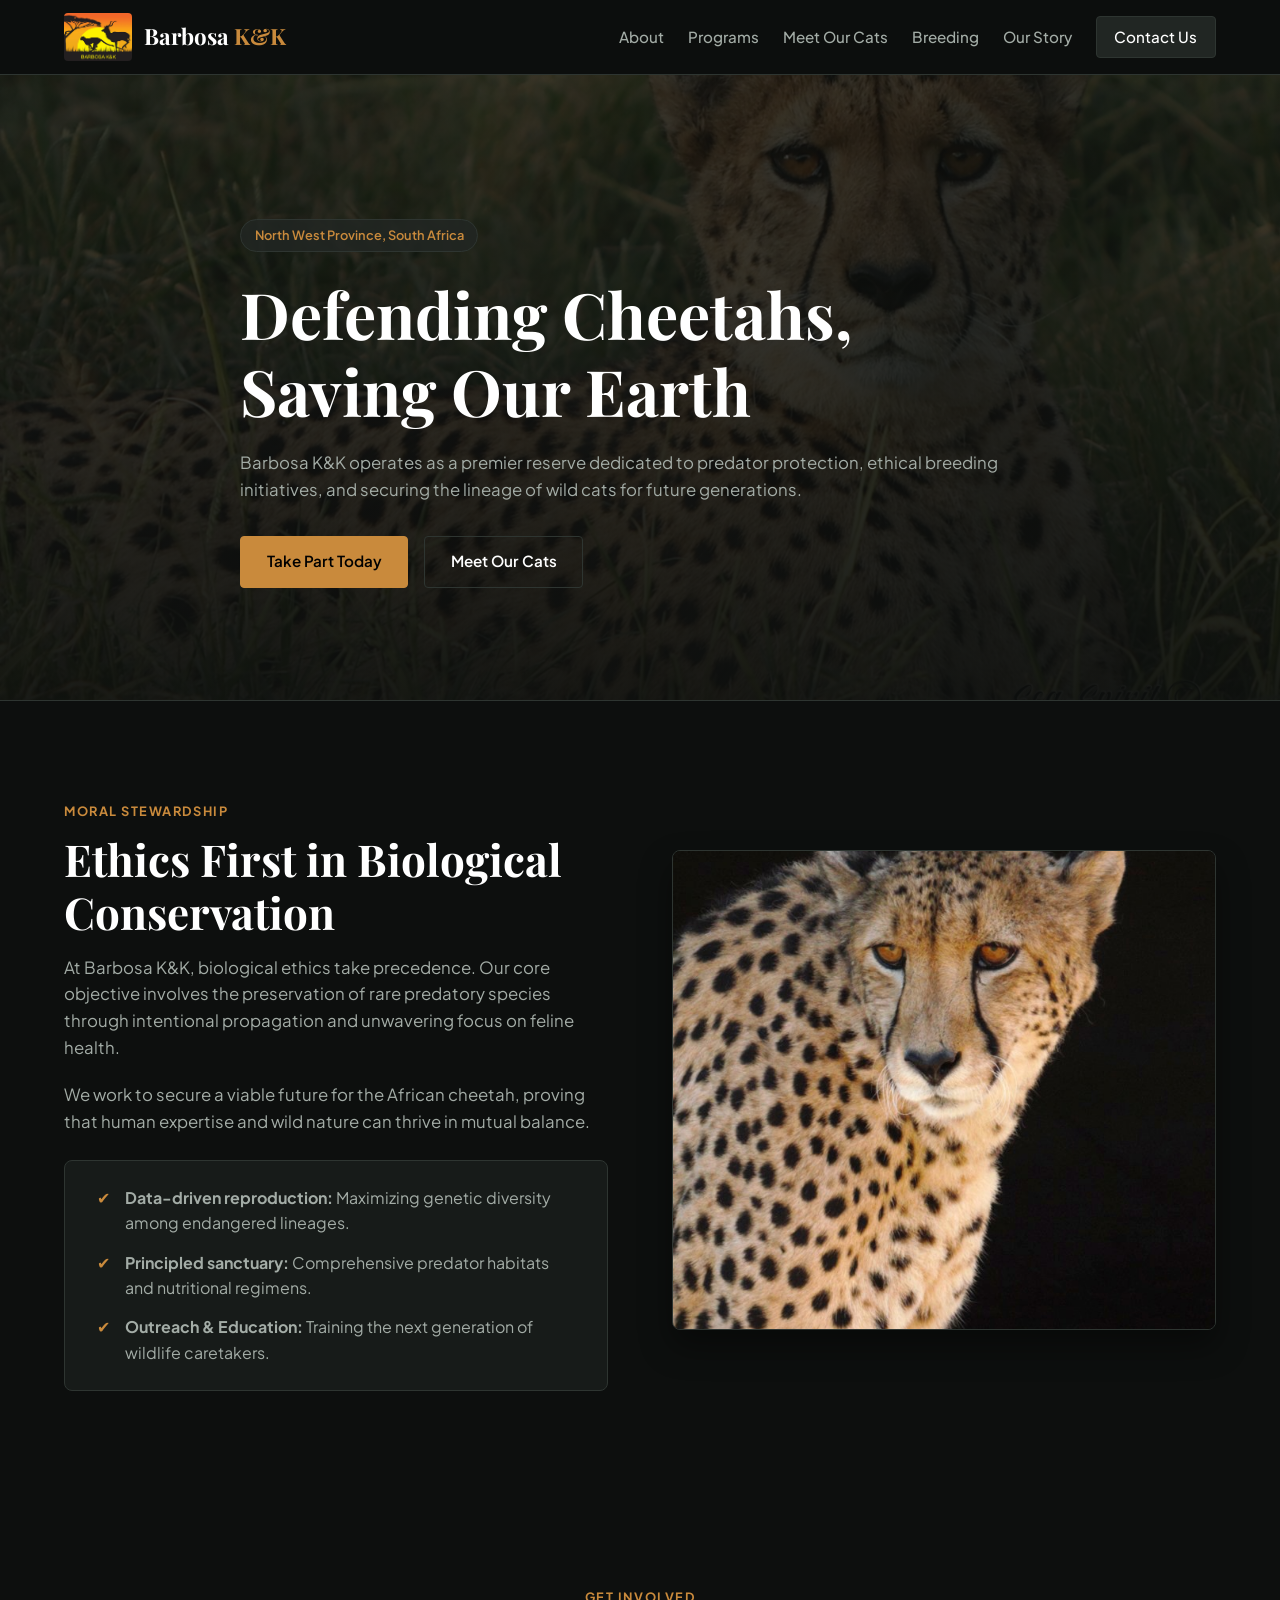
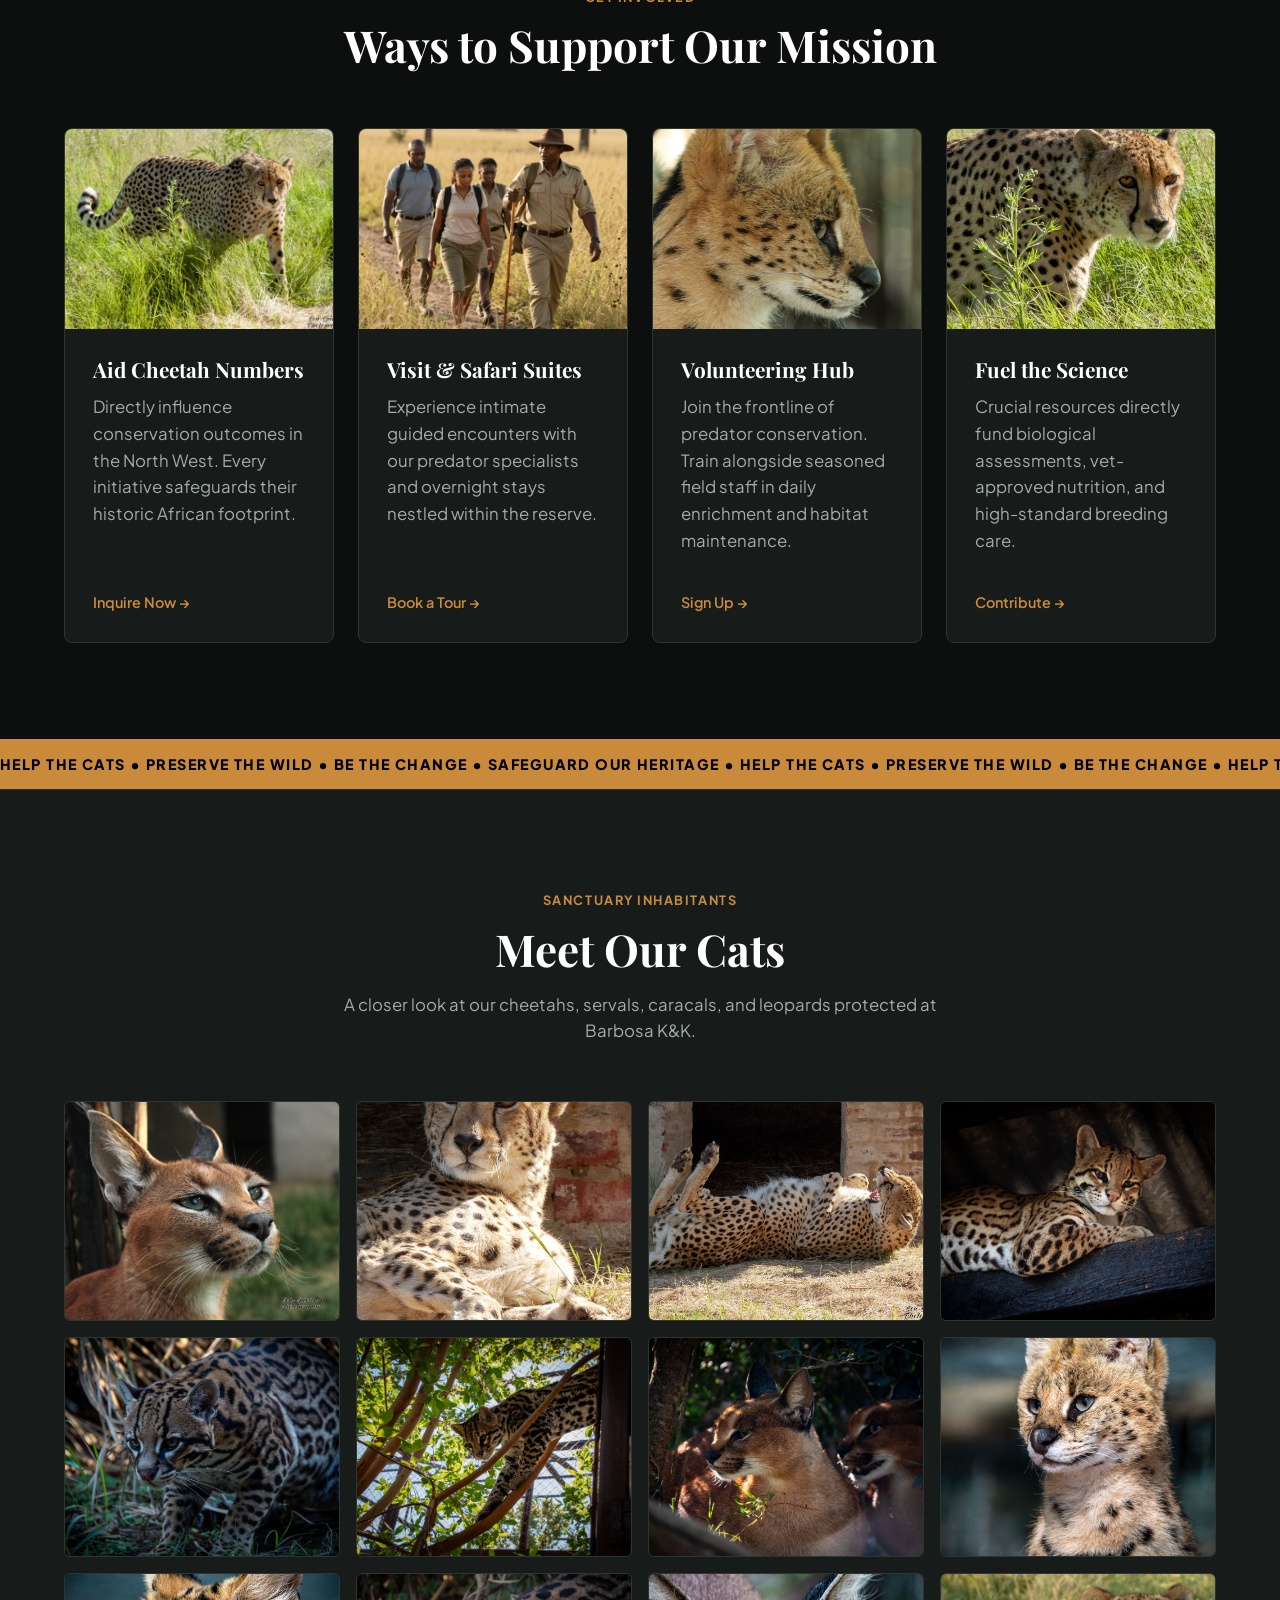
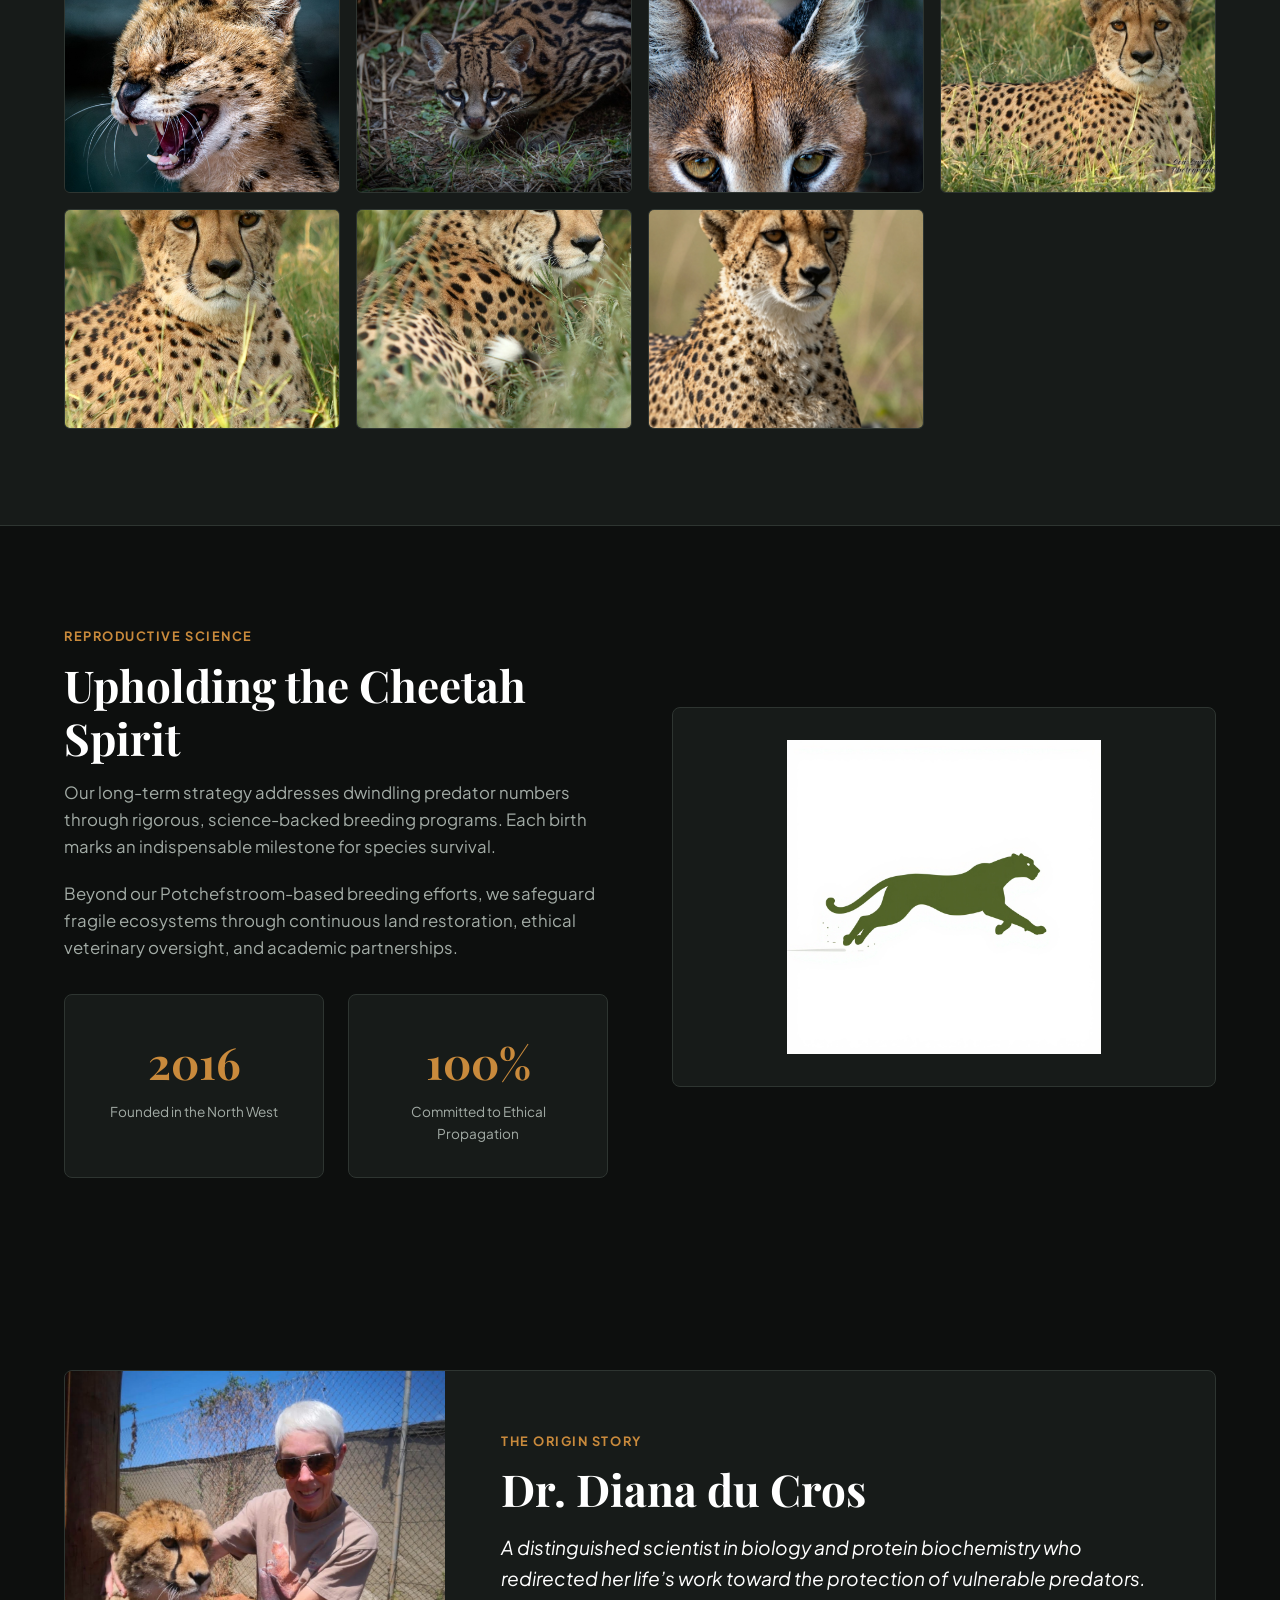
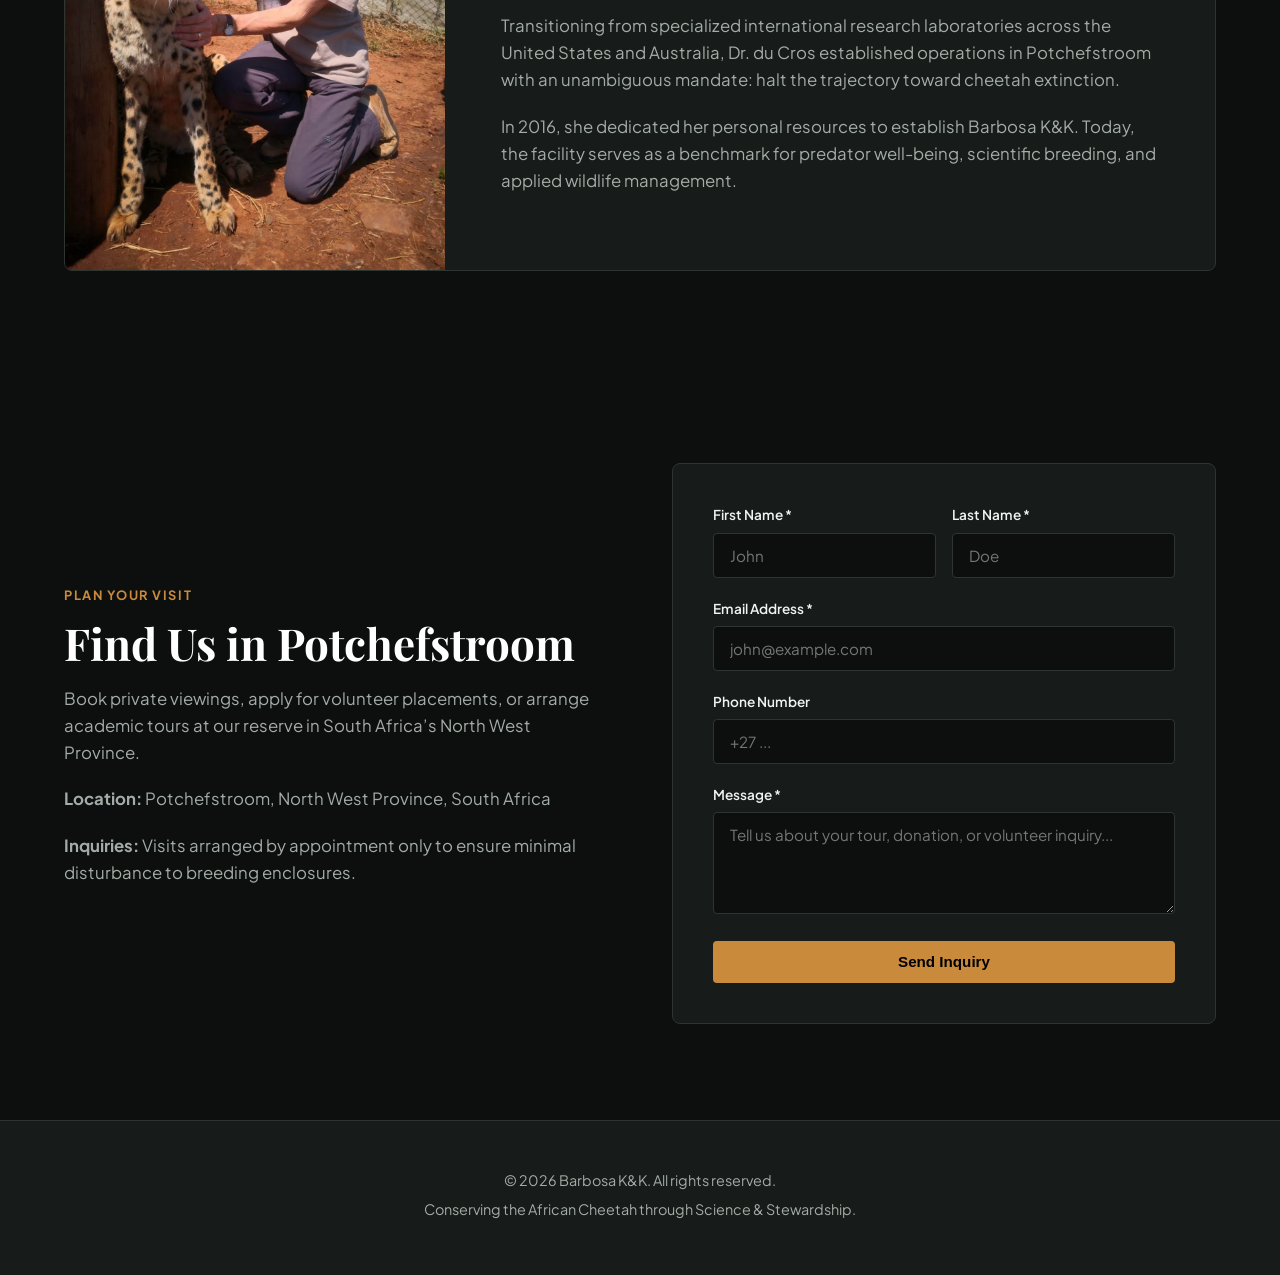
==== index.html @ faaa36da "Update image references to clean filenames" ====
<!DOCTYPE html>
<html lang="en">
<head>
  <meta charset="UTF-8" />
  <meta name="viewport" content="width=device-width, initial-scale=1.0" />
  <title>Barbosa K&amp;K | Cheetah Conservation &amp; Predator Safety</title>
  <meta name="description" content="Barbosa K&amp;K is a leading South African reserve dedicated to predator safety, biological ethics, and expert breeding efforts for cheetahs in the North West Province." />
  <link rel="stylesheet" href="styles.css" />
  <link rel="preconnect" href="https://fonts.googleapis.com">
  <link rel="preconnect" href="https://fonts.gstatic.com" crossorigin>
  <link href="https://fonts.googleapis.com/css2?family=Plus+Jakarta+Sans:wght@300;400;500;600;700;800&family=Playfair+Display:ital,wght@0,600;0,700;1,600&display=swap" rel="stylesheet">
</head>
<body>

  <!-- Navigation -->
  <header class="site-header">
    <div class="container nav-wrap">
      <a href="#" class="brand-logo">
        <img src="images/logo.jpeg" alt="Barbosa K&amp;K Logo" class="brand-img" />
        <span>Barbosa <em>K&amp;K</em></span>
      </a>
      <nav class="nav-links">
        <a href="#about">About</a>
        <a href="#pillars">Programs</a>
        <a href="#gallery">Meet Our Cats</a>
        <a href="#breeding">Breeding</a>
        <a href="#story">Our Story</a>
        <a href="#contact" class="btn btn-nav">Contact Us</a>
      </nav>
    </div>
  </header>

  <!-- Hero Section -->
  <section class="hero">
    <div class="container hero-content">
      <span class="badge">North West Province, South Africa</span>
      <h1>Defending Cheetahs, Saving Our Earth</h1>
      <p>Barbosa K&amp;K operates as a premier reserve dedicated to predator protection, ethical breeding initiatives, and securing the lineage of wild cats for future generations.</p>
      <div class="hero-actions">
        <a href="#contact" class="btn btn-primary">Take Part Today</a>
        <a href="#gallery" class="btn btn-secondary">Meet Our Cats</a>
      </div>
    </div>
  </section>

  <!-- Mission Statement / Moral Stewardship -->
  <section id="about" class="section mission">
    <div class="container grid-split">
      <div class="mission-text">
        <span class="eyebrow">Moral Stewardship</span>
        <h2>Ethics First in Biological Conservation</h2>
        <p>At Barbosa K&amp;K, biological ethics take precedence. Our core objective involves the preservation of rare predatory species through intentional propagation and unwavering focus on feline health.</p>
        <p>We work to secure a viable future for the African cheetah, proving that human expertise and wild nature can thrive in mutual balance.</p>
        <div class="mission-highlight-card">
          <ul class="clean-list">
            <li><strong>Data-driven reproduction:</strong> Maximizing genetic diversity among endangered lineages.</li>
            <li><strong>Principled sanctuary:</strong> Comprehensive predator habitats and nutritional regimens.</li>
            <li><strong>Outreach &amp; Education:</strong> Training the next generation of wildlife caretakers.</li>
          </ul>
        </div>
      </div>
      <div class="media-frame">
        <img src="images/5.jpeg" alt="Cheetah in sanctuary habitat" class="rounded-img" />
      </div>
    </div>
  </section>

  <!-- Key Pillars / Initiatives -->
  <section id="pillars" class="section pillars-section">
    <div class="container">
      <div class="section-header">
        <span class="eyebrow">Get Involved</span>
        <h2>Ways to Support Our Mission</h2>
      </div>
      <div class="grid-cards">
        <div class="card">
          <div class="card-img-wrap">
            <img src="images/6.jpeg" alt="Cheetah population project" />
          </div>
          <div class="card-body">
            <h3>Aid Cheetah Numbers</h3>
            <p>Directly influence conservation outcomes in the North West. Every initiative safeguards their historic African footprint.</p>
            <a href="#contact" class="card-link">Inquire Now &rarr;</a>
          </div>
        </div>
        <div class="card">
          <div class="card-img-wrap">
            <img src="images/1.jpeg" alt="Guided reserve walking tour" />
          </div>
          <div class="card-body">
            <h3>Visit &amp; Safari Suites</h3>
            <p>Experience intimate guided encounters with our predator specialists and overnight stays nestled within the reserve.</p>
            <a href="#contact" class="card-link">Book a Tour &rarr;</a>
          </div>
        </div>
        <div class="card">
          <div class="card-img-wrap">
            <img src="images/7.jpeg" alt="Volunteering with small predators" />
          </div>
          <div class="card-body">
            <h3>Volunteering Hub</h3>
            <p>Join the frontline of predator conservation. Train alongside seasoned field staff in daily enrichment and habitat maintenance.</p>
            <a href="#contact" class="card-link">Sign Up &rarr;</a>
          </div>
        </div>
        <div class="card">
          <div class="card-img-wrap">
            <img src="images/8.jpeg" alt="Fueling wildlife research" />
          </div>
          <div class="card-body">
            <h3>Fuel the Science</h3>
            <p>Crucial resources directly fund biological assessments, vet-approved nutrition, and high-standard breeding care.</p>
            <a href="#contact" class="card-link">Contribute &rarr;</a>
          </div>
        </div>
      </div>
    </div>
  </section>

  <!-- Marquee Banner -->
  <div class="marquee">
    <div class="marquee-track">
      <span>HELP THE CATS &bull; PRESERVE THE WILD &bull; BE THE CHANGE &bull; SAFEGUARD OUR HERITAGE &bull; HELP THE CATS &bull; PRESERVE THE WILD &bull; BE THE CHANGE &bull; </span>
      <span>HELP THE CATS &bull; PRESERVE THE WILD &bull; BE THE CHANGE &bull; SAFEGUARD OUR HERITAGE &bull; HELP THE CATS &bull; PRESERVE THE WILD &bull; BE THE CHANGE &bull; </span>
    </div>
  </div>

  <!-- Meet Our Cats Photo Gallery -->
  <section id="gallery" class="section gallery-section">
    <div class="container">
      <div class="section-header">
        <span class="eyebrow">Sanctuary Inhabitants</span>
        <h2>Meet Our Cats</h2>
        <p>A closer look at our cheetahs, servals, caracals, and leopards protected at Barbosa K&amp;K.</p>
      </div>
      <div class="gallery-grid">
        <div class="gallery-item"><img src="images/2.jpeg" alt="Caracal profile" loading="lazy" /></div>
        <div class="gallery-item"><img src="images/3.jpeg" alt="Cheetah resting" loading="lazy" /></div>
        <div class="gallery-item"><img src="images/4.jpeg" alt="Cheetah lounging" loading="lazy" /></div>
        <div class="gallery-item"><img src="images/9.jpeg" alt="Ocelot / Leopard kitten" loading="lazy" /></div>
        <div class="gallery-item"><img src="images/10.jpeg" alt="Leopard in tree foliage" loading="lazy" /></div>
        <div class="gallery-item"><img src="images/11.jpeg" alt="Predator resting in branches" loading="lazy" /></div>
        <div class="gallery-item"><img src="images/12.jpeg" alt="Wild cats greeting" loading="lazy" /></div>
        <div class="gallery-item"><img src="images/13.jpeg" alt="Serval portrait" loading="lazy" /></div>
        <div class="gallery-item"><img src="images/14.jpeg" alt="Serval vocalizing" loading="lazy" /></div>
        <div class="gallery-item"><img src="images/15.jpeg" alt="Spotted predator low angle" loading="lazy" /></div>
        <div class="gallery-item"><img src="images/16.jpeg" alt="Caracal headshot" loading="lazy" /></div>
        <div class="gallery-item"><img src="images/17.jpeg" alt="Cheetah in open plains" loading="lazy" /></div>
        <div class="gallery-item"><img src="images/18.jpeg" alt="Cheetah close-up alert" loading="lazy" /></div>
        <div class="gallery-item"><img src="images/19.jpeg" alt="Cheetah peering through tall grass" loading="lazy" /></div>
        <div class="gallery-item"><img src="images/21.jpeg" alt="Cheetah focused portrait" loading="lazy" /></div>
      </div>
    </div>
  </section>

  <!-- Breeding & Science Section -->
  <section id="breeding" class="section breeding-section">
    <div class="container grid-split reverse">
      <div class="breeding-text">
        <span class="eyebrow">Reproductive Science</span>
        <h2>Upholding the Cheetah Spirit</h2>
        <p>Our long-term strategy addresses dwindling predator numbers through rigorous, science-backed breeding programs. Each birth marks an indispensable milestone for species survival.</p>
        <p>Beyond our Potchefstroom-based breeding efforts, we safeguard fragile ecosystems through continuous land restoration, ethical veterinary oversight, and academic partnerships.</p>
        <div class="stat-box-wrap">
          <div class="stat-box">
            <div class="stat-number">2016</div>
            <div class="stat-label">Founded in the North West</div>
          </div>
          <div class="stat-box">
            <div class="stat-number">100%</div>
            <div class="stat-label">Committed to Ethical Propagation</div>
          </div>
        </div>
      </div>
      <div class="media-frame">
        <img src="images/22.jpeg" alt="Cheetah graphic" class="graphic-img" />
      </div>
    </div>
  </section>

  <!-- Founder Story -->
  <section id="story" class="section founder-section">
    <div class="container">
      <div class="founder-card-grid">
        <div class="founder-media">
          <img src="images/20.jpeg" alt="Dr. Diana du Cros with cheetah" class="founder-img" />
        </div>
        <div class="founder-text">
          <span class="eyebrow">The Origin Story</span>
          <h2>Dr. Diana du Cros</h2>
          <p class="lead">A distinguished scientist in biology and protein biochemistry who redirected her life’s work toward the protection of vulnerable predators.</p>
          <p>Transitioning from specialized international research laboratories across the United States and Australia, Dr. du Cros established operations in Potchefstroom with an unambiguous mandate: halt the trajectory toward cheetah extinction.</p>
          <p>In 2016, she dedicated her personal resources to establish Barbosa K&amp;K. Today, the facility serves as a benchmark for predator well-being, scientific breeding, and applied wildlife management.</p>
        </div>
      </div>
    </div>
  </section>

  <!-- Contact & Tours -->
  <section id="contact" class="section contact-section">
    <div class="container grid-split">
      <div class="contact-info">
        <span class="eyebrow">Plan Your Visit</span>
        <h2>Find Us in Potchefstroom</h2>
        <p>Book private viewings, apply for volunteer placements, or arrange academic tours at our reserve in South Africa’s North West Province.</p>
        <div class="location-details">
          <p><strong>Location:</strong> Potchefstroom, North West Province, South Africa</p>
          <p><strong>Inquiries:</strong> Visits arranged by appointment only to ensure minimal disturbance to breeding enclosures.</p>
        </div>
      </div>
      <div class="form-card">
        <form action="https://api.web3forms.com/submit" method="POST" class="inquiry-form">
          <input type="hidden" name="access_key" value="YOUR_ACCESS_KEY_HERE">
          
          <div class="form-row">
            <div class="form-group">
              <label for="first-name">First Name *</label>
              <input type="text" id="first-name" name="first_name" required placeholder="John" />
            </div>
            <div class="form-group">
              <label for="last-name">Last Name *</label>
              <input type="text" id="last-name" name="last_name" required placeholder="Doe" />
            </div>
          </div>

          <div class="form-group">
            <label for="email">Email Address *</label>
            <input type="email" id="email" name="email" required placeholder="john@example.com" />
          </div>

          <div class="form-group">
            <label for="phone">Phone Number</label>
            <input type="tel" id="phone" name="phone" placeholder="+27 ..." />
          </div>

          <div class="form-group">
            <label for="message">Message *</label>
            <textarea id="message" name="message" rows="4" required placeholder="Tell us about your tour, donation, or volunteer inquiry..."></textarea>
          </div>

          <button type="submit" class="btn btn-primary btn-block">Send Inquiry</button>
        </form>
      </div>
    </div>
  </section>

  <!-- Footer -->
  <footer class="site-footer">
    <div class="container footer-content">
      <p>&copy; 2026 Barbosa K&amp;K. All rights reserved.</p>
      <p class="tagline">Conserving the African Cheetah through Science &amp; Stewardship.</p>
    </div>
  </footer>

</body>
</html>
---- styles.css ----
:root {
  --color-bg: #0d0f0e;
  --color-surface: #171b19;
  --color-surface-elevated: #212623;
  --color-border: #2e3531;
  --color-text-main: #f0f3f1;
  --color-text-muted: #a3aca6;
  --color-accent: #c98a3c;
  --color-accent-hover: #dc9a47;
  --font-sans: 'Plus Jakarta Sans', system-ui, -apple-system, sans-serif;
  --font-serif: 'Playfair Display', Georgia, serif;
}

* {
  box-sizing: border-box;
  margin: 0;
  padding: 0;
}

html {
  scroll-behavior: smooth;
  font-family: var(--font-sans);
  background-color: var(--color-bg);
  color: var(--color-text-main);
  line-height: 1.6;
}

.container {
  width: 90%;
  max-width: 1180px;
  margin: 0 auto;
}

/* Typography */
h1, h2, h3 {
  font-family: var(--font-serif);
  color: #ffffff;
  line-height: 1.2;
}

h1 {
  font-size: clamp(2.5rem, 5vw, 4rem);
  margin-bottom: 1.25rem;
}

h2 {
  font-size: clamp(2rem, 3.5vw, 2.75rem);
  margin-bottom: 1rem;
}

p {
  color: var(--color-text-muted);
  margin-bottom: 1.25rem;
  font-size: 1.05rem;
}

.eyebrow {
  display: inline-block;
  text-transform: uppercase;
  font-size: 0.8rem;
  font-weight: 700;
  letter-spacing: 0.12em;
  color: var(--color-accent);
  margin-bottom: 0.75rem;
}

/* Header & Nav */
.site-header {
  position: sticky;
  top: 0;
  z-index: 100;
  background-color: rgba(13, 15, 14, 0.94);
  backdrop-filter: blur(12px);
  border-bottom: 1px solid var(--color-border);
  padding: 0.8rem 0;
}

.nav-wrap {
  display: flex;
  align-items: center;
  justify-content: space-between;
}

.brand-logo {
  display: flex;
  align-items: center;
  gap: 0.75rem;
  text-decoration: none;
  font-family: var(--font-serif);
  font-size: 1.4rem;
  font-weight: 700;
  color: #fff;
}

.brand-img {
  height: 48px;
  width: auto;
  border-radius: 4px;
}

.brand-logo em {
  font-style: normal;
  color: var(--color-accent);
}

.nav-links {
  display: flex;
  gap: 1.5rem;
  align-items: center;
}

.nav-links a {
  color: var(--color-text-muted);
  text-decoration: none;
  font-size: 0.95rem;
  font-weight: 500;
  transition: color 0.2s ease;
}

.nav-links a:hover {
  color: #fff;
}

/* Buttons */
.btn {
  display: inline-block;
  padding: 0.8rem 1.6rem;
  border-radius: 4px;
  font-weight: 600;
  font-size: 0.95rem;
  text-decoration: none;
  cursor: pointer;
  transition: all 0.2s ease;
}

.btn-primary {
  background-color: var(--color-accent);
  color: #000;
  border: 1px solid var(--color-accent);
}

.btn-primary:hover {
  background-color: var(--color-accent-hover);
  border-color: var(--color-accent-hover);
}

.btn-secondary {
  background-color: transparent;
  color: #fff;
  border: 1px solid var(--color-border);
}

.btn-secondary:hover {
  background-color: var(--color-surface);
  border-color: #666;
}

.btn-nav {
  padding: 0.5rem 1.1rem;
  background: var(--color-surface-elevated);
  border: 1px solid var(--color-border);
  color: #fff !important;
}

.btn-block {
  width: 100%;
  text-align: center;
  border: none;
}

/* Hero with Background Image */
.hero {
  padding: 9rem 0 7rem;
  background: linear-gradient(180deg, rgba(13, 15, 14, 0.78) 0%, rgba(13, 15, 14, 0.95) 100%),
              url('images/17.jpeg') center/cover no-repeat;
  border-bottom: 1px solid var(--color-border);
}

.hero-content {
  max-width: 800px;
}

.badge {
  display: inline-block;
  background-color: rgba(33, 38, 35, 0.85);
  border: 1px solid var(--color-border);
  color: var(--color-accent);
  font-size: 0.8rem;
  padding: 0.35rem 0.85rem;
  border-radius: 50px;
  margin-bottom: 1.5rem;
  font-weight: 600;
}

.hero-actions {
  display: flex;
  gap: 1rem;
  margin-top: 2rem;
}

/* Common Section Layouts */
.section {
  padding: 6rem 0;
}

.grid-split {
  display: grid;
  grid-template-columns: 1fr 1fr;
  gap: 4rem;
  align-items: center;
}

.grid-split.reverse {
  grid-template-columns: 1fr 1fr;
}

.media-frame {
  position: relative;
}

.rounded-img {
  width: 100%;
  height: 480px;
  object-fit: cover;
  border-radius: 8px;
  border: 1px solid var(--color-border);
  box-shadow: 0 16px 32px rgba(0,0,0,0.4);
}

.graphic-img {
  width: 100%;
  max-height: 380px;
  object-fit: contain;
  background: var(--color-surface);
  border-radius: 8px;
  padding: 2rem;
  border: 1px solid var(--color-border);
}

.mission-highlight-card {
  background-color: var(--color-surface);
  border: 1px solid var(--color-border);
  padding: 1.5rem 2rem;
  border-radius: 8px;
  margin-top: 1.5rem;
}

.clean-list {
  list-style: none;
}

.clean-list li {
  position: relative;
  padding-left: 1.75rem;
  margin-bottom: 0.85rem;
  color: var(--color-text-muted);
}

.clean-list li:last-child {
  margin-bottom: 0;
}

.clean-list li::before {
  content: "✔";
  position: absolute;
  left: 0;
  color: var(--color-accent);
}

/* Action Cards */
.section-header {
  text-align: center;
  max-width: 650px;
  margin: 0 auto 3.5rem;
}

.grid-cards {
  display: grid;
  grid-template-columns: repeat(auto-fit, minmax(260px, 1fr));
  gap: 1.5rem;
}

.card {
  background-color: var(--color-surface);
  border: 1px solid var(--color-border);
  border-radius: 8px;
  overflow: hidden;
  display: flex;
  flex-direction: column;
  transition: transform 0.2s ease, border-color 0.2s ease;
}

.card:hover {
  transform: translateY(-4px);
  border-color: var(--color-accent);
}

.card-img-wrap {
  width: 100%;
  height: 200px;
  overflow: hidden;
}

.card-img-wrap img {
  width: 100%;
  height: 100%;
  object-fit: cover;
  transition: transform 0.3s ease;
}

.card:hover .card-img-wrap img {
  transform: scale(1.05);
}

.card-body {
  padding: 1.75rem;
  display: flex;
  flex-direction: column;
  flex-grow: 1;
}

.card-body h3 {
  font-size: 1.3rem;
  margin-bottom: 0.75rem;
}

.card-link {
  color: var(--color-accent);
  text-decoration: none;
  font-weight: 600;
  font-size: 0.9rem;
  margin-top: auto;
  display: inline-block;
  padding-top: 1rem;
}

/* Marquee */
.marquee {
  background-color: var(--color-accent);
  color: #000;
  font-weight: 800;
  font-size: 0.9rem;
  letter-spacing: 0.1em;
  padding: 0.85rem 0;
  overflow: hidden;
  white-space: nowrap;
}

.marquee-track {
  display: inline-block;
  animation: marquee 25s linear infinite;
}

@keyframes marquee {
  0% { transform: translateX(0); }
  100% { transform: translateX(-50%); }
}

/* Meet Our Cats Gallery Grid */
.gallery-section {
  background-color: var(--color-surface);
  border-top: 1px solid var(--color-border);
  border-bottom: 1px solid var(--color-border);
}

.gallery-grid {
  display: grid;
  grid-template-columns: repeat(auto-fill, minmax(220px, 1fr));
  gap: 1rem;
}

.gallery-item {
  position: relative;
  height: 220px;
  border-radius: 6px;
  overflow: hidden;
  border: 1px solid var(--color-border);
}

.gallery-item img {
  width: 100%;
  height: 100%;
  object-fit: cover;
  transition: transform 0.3s ease, filter 0.3s ease;
}

.gallery-item:hover img {
  transform: scale(1.06);
  filter: brightness(1.1);
}

/* Stats */
.stat-box-wrap {
  display: grid;
  grid-template-columns: 1fr 1fr;
  gap: 1.5rem;
  margin-top: 2rem;
}

.stat-box {
  background: var(--color-surface);
  border: 1px solid var(--color-border);
  padding: 2rem 1.5rem;
  text-align: center;
  border-radius: 8px;
}

.stat-number {
  font-family: var(--font-serif);
  font-size: 2.75rem;
  font-weight: 700;
  color: var(--color-accent);
}

.stat-label {
  font-size: 0.85rem;
  color: var(--color-text-muted);
  margin-top: 0.25rem;
}

/* Founder Story Split Card */
.founder-card-grid {
  display: grid;
  grid-template-columns: 380px 1fr;
  background-color: var(--color-surface);
  border: 1px solid var(--color-border);
  border-radius: 8px;
  overflow: hidden;
}

.founder-media {
  position: relative;
}

.founder-img {
  width: 100%;
  height: 100%;
  object-fit: cover;
  min-height: 420px;
}

.founder-text {
  padding: 3.5rem;
}

.founder-text .lead {
  font-size: 1.2rem;
  color: #fff;
  font-style: italic;
  margin-bottom: 1.25rem;
}

/* Forms */
.form-card {
  background-color: var(--color-surface);
  border: 1px solid var(--color-border);
  padding: 2.5rem;
  border-radius: 8px;
}

.form-row {
  display: grid;
  grid-template-columns: 1fr 1fr;
  gap: 1rem;
}

.form-group {
  margin-bottom: 1.25rem;
}

.form-group label {
  display: block;
  font-size: 0.85rem;
  font-weight: 600;
  margin-bottom: 0.4rem;
  color: var(--color-text-main);
}

.form-group input,
.form-group textarea {
  width: 100%;
  padding: 0.75rem 1rem;
  background-color: var(--color-bg);
  border: 1px solid var(--color-border);
  border-radius: 4px;
  color: #fff;
  font-family: inherit;
  font-size: 0.95rem;
}

.form-group input:focus,
.form-group textarea:focus {
  outline: none;
  border-color: var(--color-accent);
}

/* Footer */
.site-footer {
  border-top: 1px solid var(--color-border);
  padding: 3rem 0;
  text-align: center;
  background-color: var(--color-surface);
}

.footer-content p {
  margin-bottom: 0.35rem;
  font-size: 0.9rem;
}

/* Responsive */
@media (max-width: 900px) {
  .grid-split, .grid-split.reverse {
    grid-template-columns: 1fr;
    gap: 2.5rem;
  }
  .founder-card-grid {
    grid-template-columns: 1fr;
  }
  .founder-img {
    height: 350px;
  }
  .nav-links {
    display: none;
  }
  .form-row {
    grid-template-columns: 1fr;
  }
}
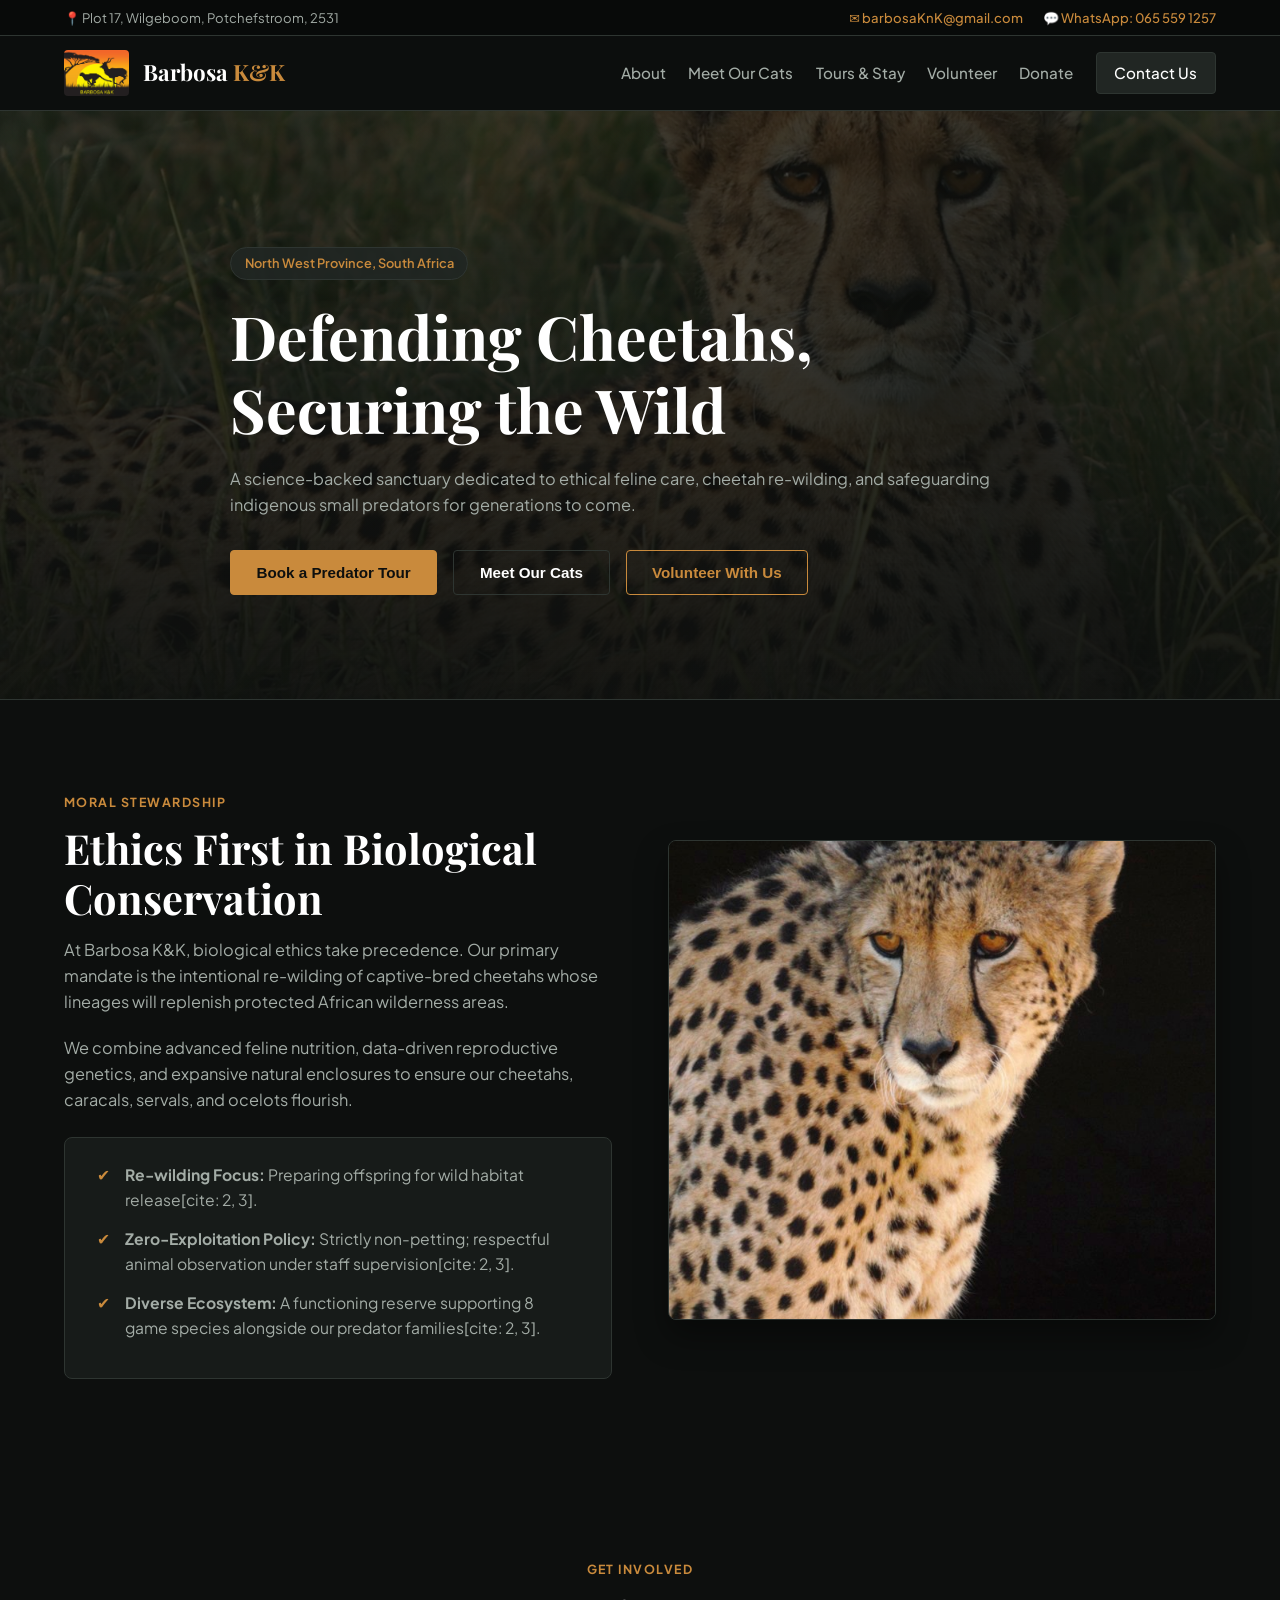
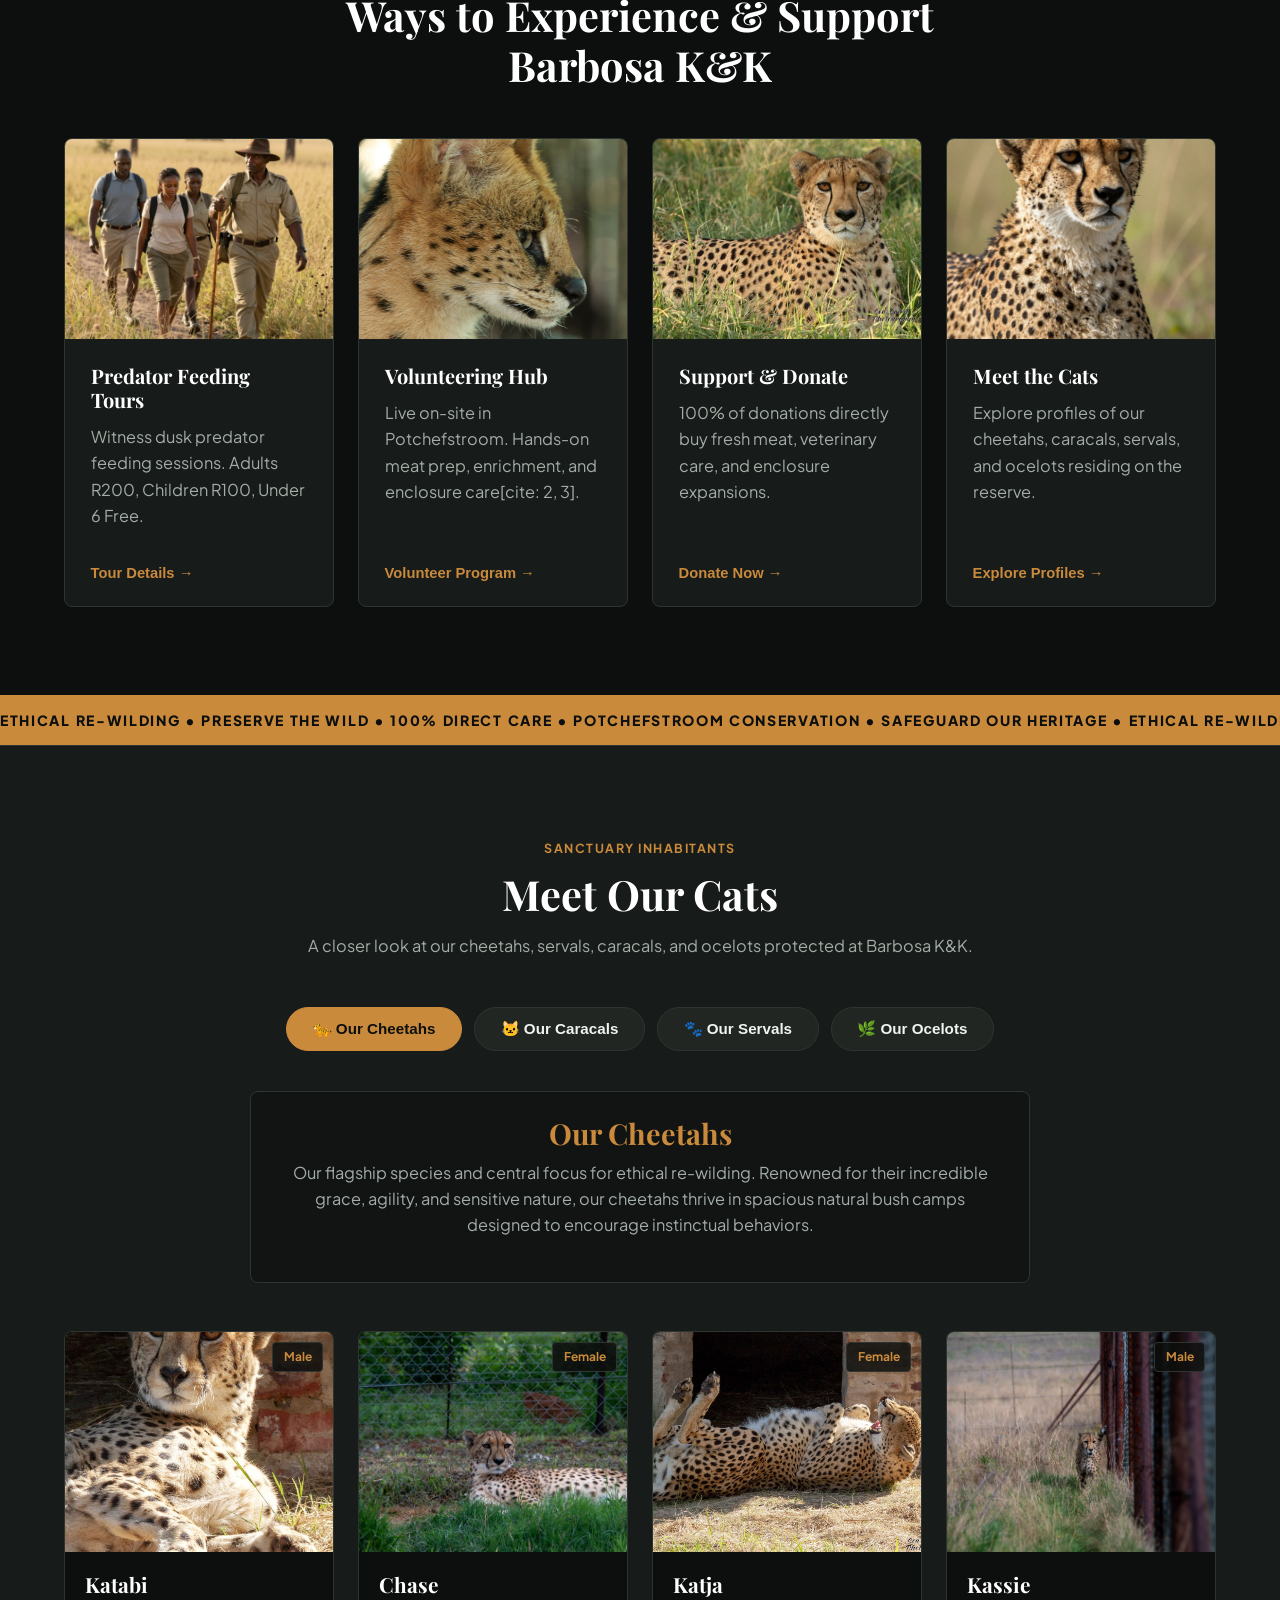
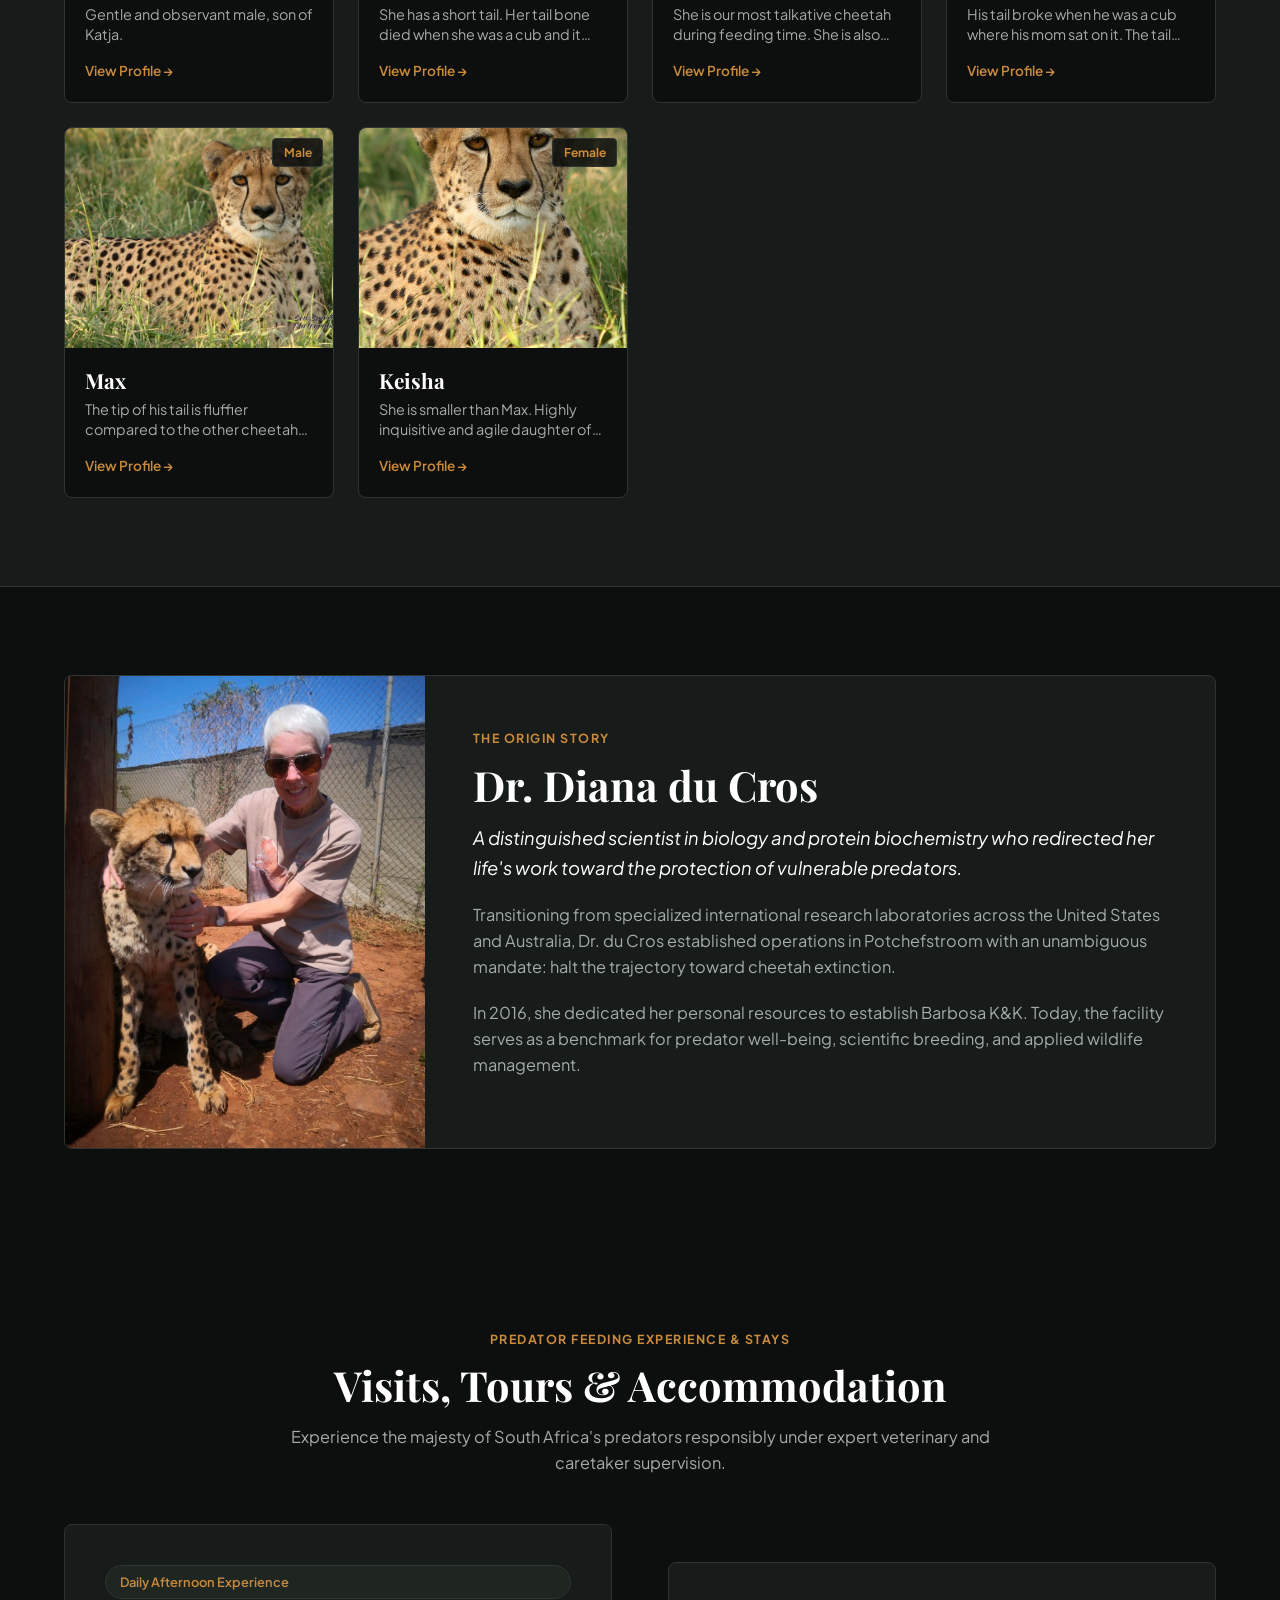
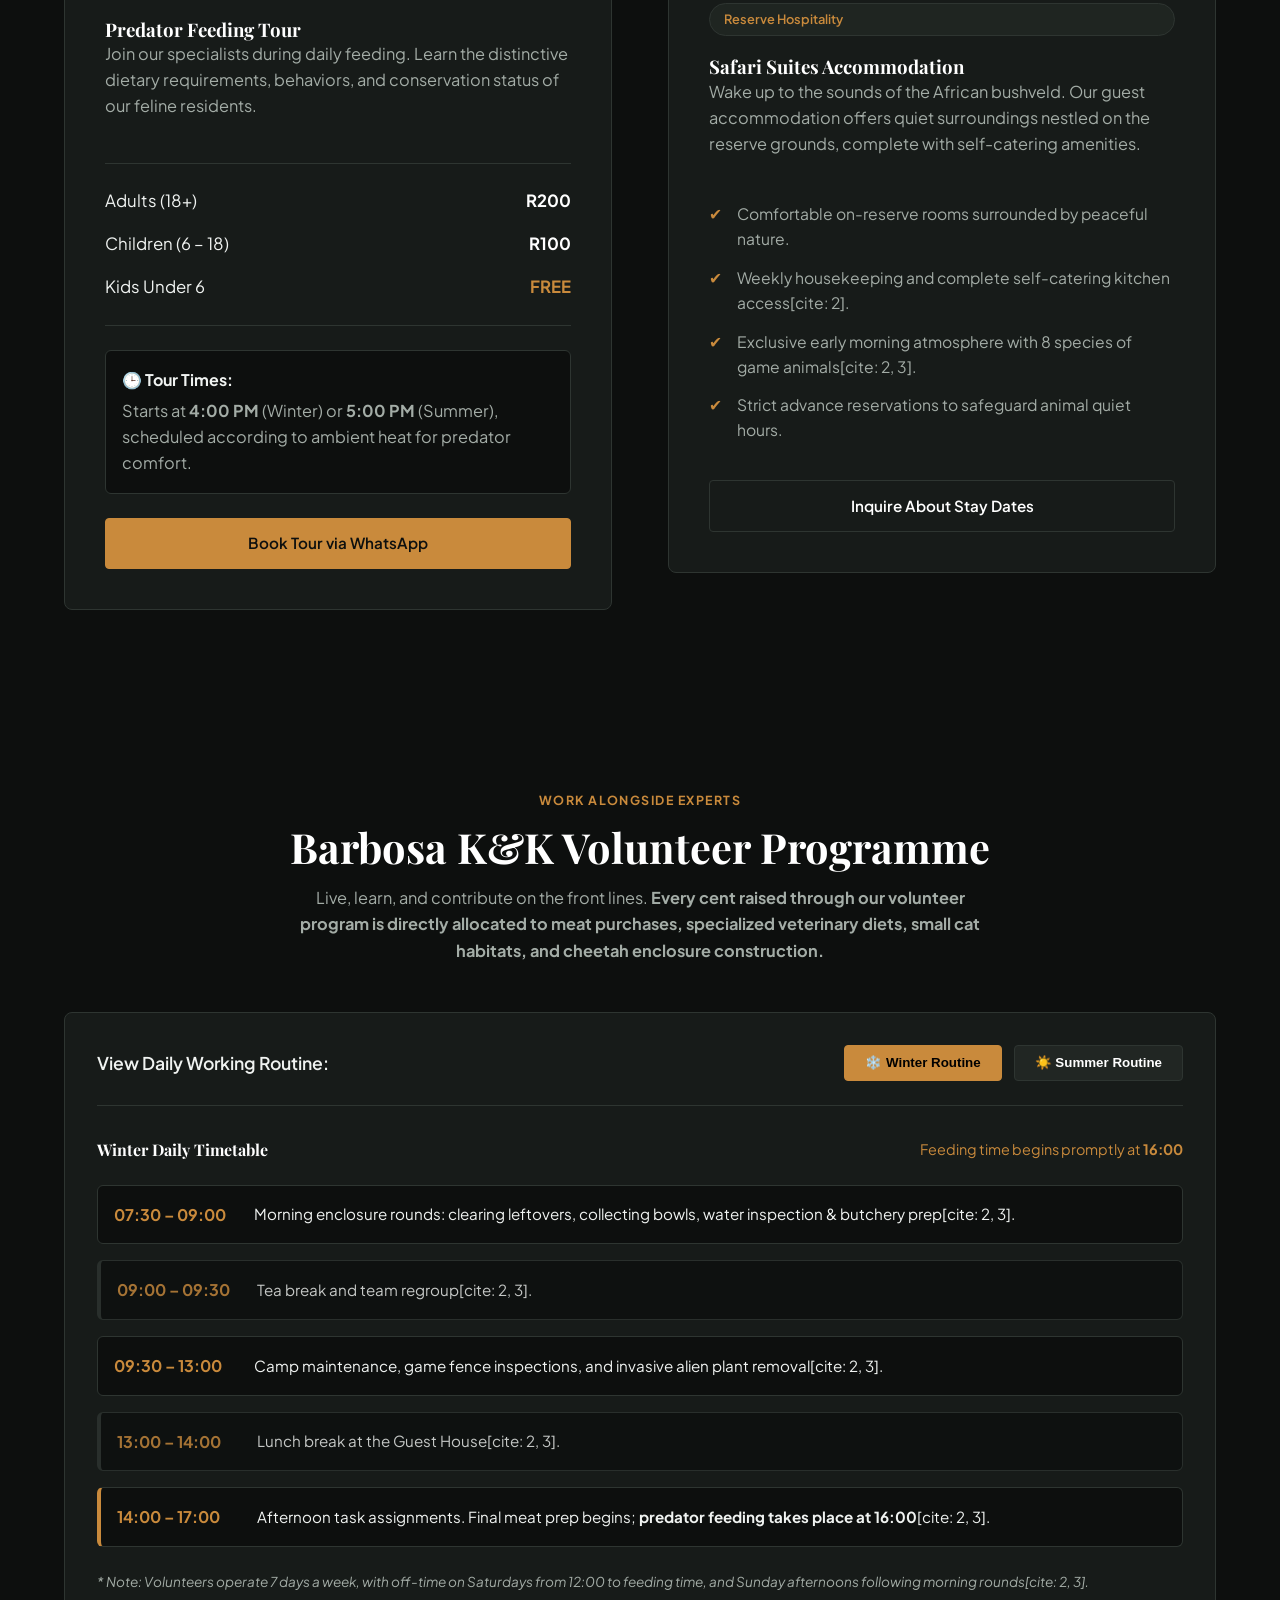
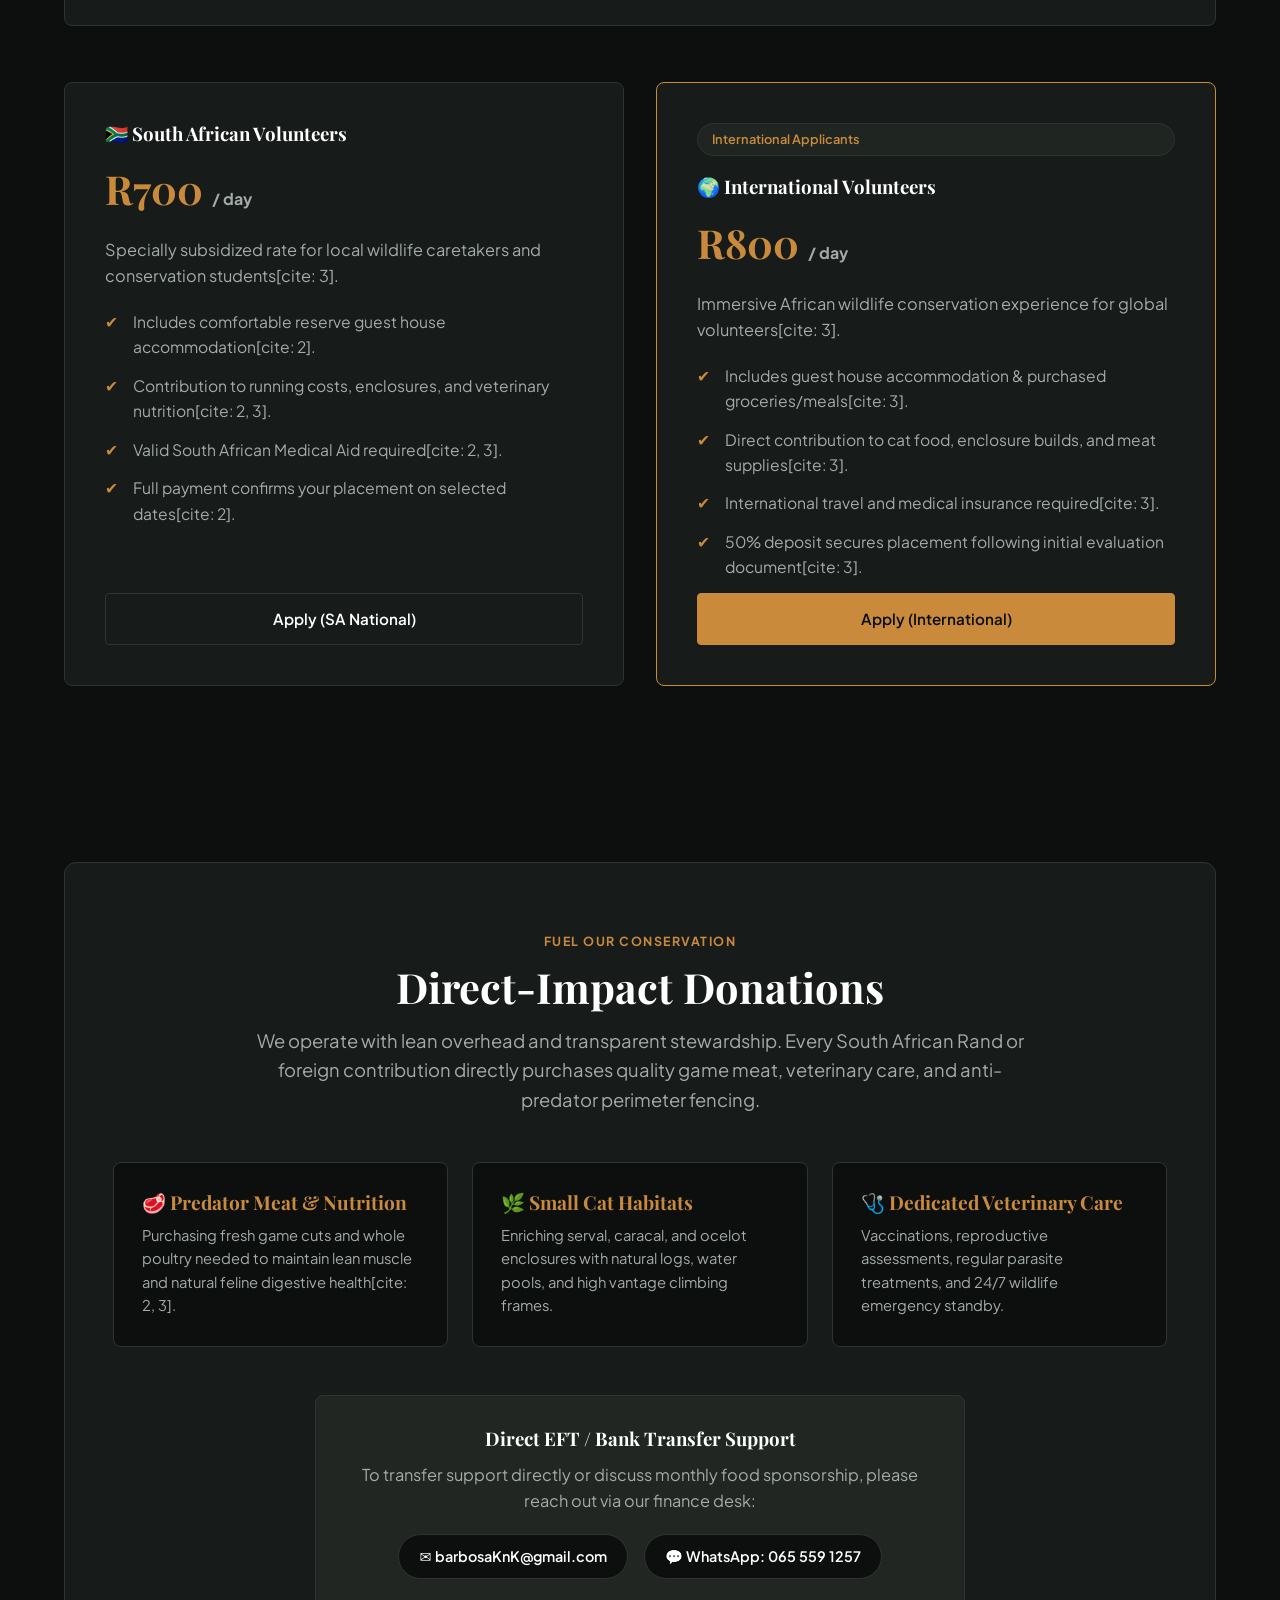
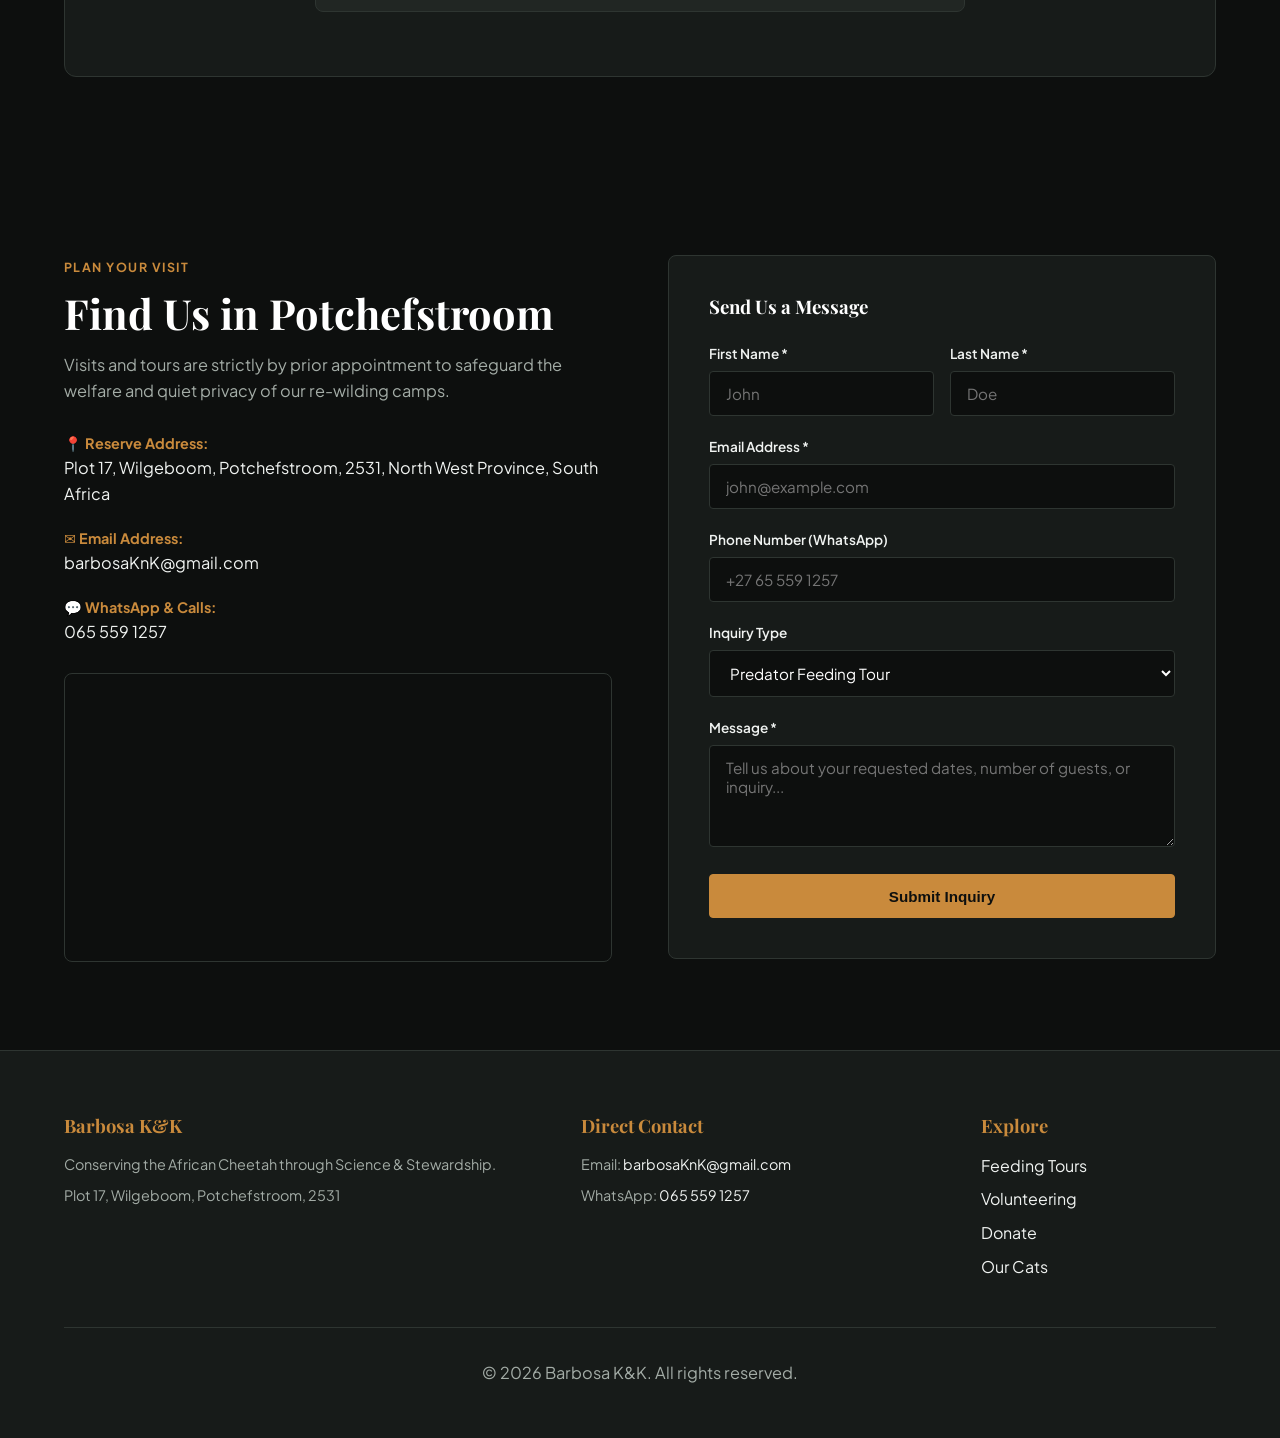
==== commit 1f1ececb: "Update Barbosa website with interactive features, cat profiles, and volunteer info" ====
--- a/index.html
+++ b/index.html
@@ -3,8 +3,8 @@
 <head>
   <meta charset="UTF-8" />
   <meta name="viewport" content="width=device-width, initial-scale=1.0" />
-  <title>Barbosa K&amp;K | Cheetah Conservation &amp; Predator Safety</title>
-  <meta name="description" content="Barbosa K&amp;K is a leading South African reserve dedicated to predator safety, biological ethics, and expert breeding efforts for cheetahs in the North West Province." />
+  <title>Barbosa K&amp;K | Predator Conservation, Breeding &amp; Sanctuary</title>
+  <meta name="description" content="Barbosa K&amp;K is a premier South African sanctuary and research reserve dedicated to cheetah re-wilding, predator rescue, and ethical conservation in Potchefstroom." />
   <link rel="stylesheet" href="styles.css" />
   <link rel="preconnect" href="https://fonts.googleapis.com">
   <link rel="preconnect" href="https://fonts.gstatic.com" crossorigin>
@@ -12,245 +12,719 @@
 </head>
 <body>
 
+  <!-- Top Announcement Bar -->
+  <aside class="top-bar" aria-label="Quick contact links">
+    <div class="container top-bar-content">
+      <span>📍 Plot 17, Wilgeboom, Potchefstroom, 2531</span>
+      <div class="top-bar-links">
+        <a href="mailto:barbosaKnK@gmail.com">✉️ barbosaKnK@gmail.com</a>
+        <a href="https://wa.me/27655591257" target="_blank" rel="noopener">💬 WhatsApp: 065 559 1257</a>
+      </div>
+    </div>
+  </aside>
+
   <!-- Navigation -->
   <header class="site-header">
     <div class="container nav-wrap">
-      <a href="#" class="brand-logo">
-        <img src="images/logo.jpeg" alt="Barbosa K&amp;K Logo" class="brand-img" />
+      <a href="#home" class="brand-logo" onclick="switchView('home')">
+        <img src="images/logo.jpeg" alt="Barbosa K&amp;K Logo" class="brand-img" onerror="this.src='images/logo.png'" />
         <span>Barbosa <em>K&amp;K</em></span>
       </a>
-      <nav class="nav-links">
-        <a href="#about">About</a>
-        <a href="#pillars">Programs</a>
-        <a href="#gallery">Meet Our Cats</a>
-        <a href="#breeding">Breeding</a>
-        <a href="#story">Our Story</a>
-        <a href="#contact" class="btn btn-nav">Contact Us</a>
+      <button class="mobile-toggle" id="mobileMenuBtn" aria-label="Toggle navigation">☰</button>
+      <nav class="nav-links" id="navLinks">
+        <a href="#about" onclick="navigateToSection('about')">About</a>
+        <a href="#cats" onclick="navigateToSection('cats')">Meet Our Cats</a>
+        <a href="#tours" onclick="navigateToSection('tours')">Tours &amp; Stay</a>
+        <a href="#volunteer" onclick="navigateToSection('volunteer')">Volunteer</a>
+        <a href="#donate" onclick="navigateToSection('donate')">Donate</a>
+        <a href="#contact" class="btn btn-nav" onclick="navigateToSection('contact')">Contact Us</a>
       </nav>
     </div>
   </header>
 
-  <!-- Hero Section -->
-  <section class="hero">
-    <div class="container hero-content">
-      <span class="badge">North West Province, South Africa</span>
-      <h1>Defending Cheetahs, Saving Our Earth</h1>
-      <p>Barbosa K&amp;K operates as a premier reserve dedicated to predator protection, ethical breeding initiatives, and securing the lineage of wild cats for future generations.</p>
-      <div class="hero-actions">
-        <a href="#contact" class="btn btn-primary">Take Part Today</a>
-        <a href="#gallery" class="btn btn-secondary">Meet Our Cats</a>
+  <!-- Main View Container -->
+  <main>
+    <!-- ================= HOME / OVERVIEW SECTION ================= -->
+    <div id="home-view" class="page-view active">
+      
+      <!-- Hero Section -->
+      <section class="hero" id="home">
+        <div class="container hero-content">
+          <span class="badge">North West Province, South Africa</span>
+          <h1>Defending Cheetahs, Securing the Wild</h1>
+          <p>A science-backed sanctuary dedicated to ethical feline care, cheetah re-wilding, and safeguarding indigenous small predators for generations to come.</p>
+          <div class="hero-actions">
+            <button class="btn btn-primary" onclick="navigateToSection('tours')">Book a Predator Tour</button>
+            <button class="btn btn-secondary" onclick="navigateToSection('cats')">Meet Our Cats</button>
+            <button class="btn btn-accent-outline" onclick="navigateToSection('volunteer')">Volunteer With Us</button>
+          </div>
+        </div>
+      </section>
+
+      <!-- Mission Statement -->
+      <section id="about" class="section mission">
+        <div class="container grid-split">
+          <div class="mission-text">
+            <span class="eyebrow">Moral Stewardship</span>
+            <h2>Ethics First in Biological Conservation</h2>
+            <p>At Barbosa K&amp;K, biological ethics take precedence. Our primary mandate is the intentional re-wilding of captive-bred cheetahs whose lineages will replenish protected African wilderness areas.</p>
+            <p>We combine advanced feline nutrition, data-driven reproductive genetics, and expansive natural enclosures to ensure our cheetahs, caracals, servals, and ocelots flourish.</p>
+            <div class="mission-highlight-card">
+              <ul class="clean-list">
+                <li><strong>Re-wilding Focus:</strong> Preparing offspring for wild habitat release[cite: 2, 3].</li>
+                <li><strong>Zero-Exploitation Policy:</strong> Strictly non-petting; respectful animal observation under staff supervision[cite: 2, 3].</li>
+                <li><strong>Diverse Ecosystem:</strong> A functioning reserve supporting 8 game species alongside our predator families[cite: 2, 3].</li>
+              </ul>
+            </div>
+          </div>
+          <div class="media-frame">
+            <img src="images/5.jpeg" alt="Cheetah in sanctuary habitat" class="rounded-img" />
+          </div>
+        </div>
+      </section>
+
+      <!-- Key Pillars / Programs -->
+      <section id="pillars" class="section pillars-section">
+        <div class="container">
+          <div class="section-header">
+            <span class="eyebrow">Get Involved</span>
+            <h2>Ways to Experience &amp; Support Barbosa K&amp;K</h2>
+          </div>
+          <div class="grid-cards">
+            
+            <div class="card">
+              <div class="card-img-wrap">
+                <img src="images/1.jpeg" alt="Cheetah tour encounter" />
+              </div>
+              <div class="card-body">
+                <h3>Predator Feeding Tours</h3>
+                <p>Witness dusk predator feeding sessions. Adults R200, Children R100, Under 6 Free.</p>
+                <button class="card-link-btn" onclick="navigateToSection('tours')">Tour Details &rarr;</button>
+              </div>
+            </div>
+
+            <div class="card">
+              <div class="card-img-wrap">
+                <img src="images/7.jpeg" alt="Volunteer working with cats" />
+              </div>
+              <div class="card-body">
+                <h3>Volunteering Hub</h3>
+                <p>Live on-site in Potchefstroom. Hands-on meat prep, enrichment, and enclosure care[cite: 2, 3].</p>
+                <button class="card-link-btn" onclick="navigateToSection('volunteer')">Volunteer Program &rarr;</button>
+              </div>
+            </div>
+
+            <div class="card">
+              <div class="card-img-wrap">
+                <img src="images/17.jpeg" alt="Support predator nutrition" />
+              </div>
+              <div class="card-body">
+                <h3>Support &amp; Donate</h3>
+                <p>100% of donations directly buy fresh meat, veterinary care, and enclosure expansions.</p>
+                <button class="card-link-btn" onclick="navigateToSection('donate')">Donate Now &rarr;</button>
+              </div>
+            </div>
+
+            <div class="card">
+              <div class="card-img-wrap">
+                <img src="images/21.jpeg" alt="Meet our cat family" />
+              </div>
+              <div class="card-body">
+                <h3>Meet the Cats</h3>
+                <p>Explore profiles of our cheetahs, caracals, servals, and ocelots residing on the reserve.</p>
+                <button class="card-link-btn" onclick="navigateToSection('cats')">Explore Profiles &rarr;</button>
+              </div>
+            </div>
+
+          </div>
+        </div>
+      </section>
+
+      <!-- Dynamic Marquee -->
+      <div class="marquee" aria-hidden="true">
+        <div class="marquee-track">
+          <span>ETHICAL RE-WILDING &bull; PRESERVE THE WILD &bull; 100% DIRECT CARE &bull; POTCHEFSTROOM CONSERVATION &bull; SAFEGUARD OUR HERITAGE &bull; </span>
+          <span>ETHICAL RE-WILDING &bull; PRESERVE THE WILD &bull; 100% DIRECT CARE &bull; POTCHEFSTROOM CONSERVATION &bull; SAFEGUARD OUR HERITAGE &bull; </span>
+        </div>
+      </div>
+
+      <!-- ================= MEET OUR CATS SECTION ================= -->
+      <section id="cats" class="section cats-hub-section">
+        <div class="container">
+          <div class="section-header">
+            <span class="eyebrow">Sanctuary Inhabitants</span>
+            <h2>Meet Our Cats</h2>
+            <p>A closer look at our cheetahs, servals, caracals, and ocelots protected at Barbosa K&amp;K.</p>
+          </div>
+
+          <!-- Interactive Category Tabs -->
+          <div class="cat-tabs" role="tablist">
+            <button class="cat-tab-btn active" onclick="filterCatCategory('cheetahs')">🐆 Our Cheetahs</button>
+            <button class="cat-tab-btn" onclick="filterCatCategory('caracals')">🐱 Our Caracals</button>
+            <button class="cat-tab-btn" onclick="filterCatCategory('servals')">🐾 Our Servals</button>
+            <button class="cat-tab-btn" onclick="filterCatCategory('ocelots')">🌿 Our Ocelots</button>
+          </div>
+
+          <!-- Dynamic Subsection Description -->
+          <div class="cat-category-intro" id="catCategoryIntro">
+            <h3 id="catCategoryTitle">Our Cheetahs</h3>
+            <p id="catCategoryDesc">Our flagship species and central focus for ethical re-wilding. Renowned for their incredible grace, agility, and sensitive nature, our cheetahs thrive in spacious natural bush camps designed to encourage instinctual behaviors.</p>
+          </div>
+
+          <!-- Dynamic Grid of Individual Cats -->
+          <div class="cat-profile-grid" id="catGridContainer">
+            <!-- Injected via JavaScript -->
+          </div>
+        </div>
+      </section>
+
+      <!-- Founder Section -->
+      <section id="story" class="section founder-section">
+        <div class="container">
+          <div class="founder-card-grid">
+            <div class="founder-media">
+              <img src="images/20.jpeg" alt="Dr. Diana du Cros with cheetah" class="founder-img" />
+            </div>
+            <div class="founder-text">
+              <span class="eyebrow">The Origin Story</span>
+              <h2>Dr. Diana du Cros</h2>
+              <p class="lead">A distinguished scientist in biology and protein biochemistry who redirected her life's work toward the protection of vulnerable predators.</p>
+              <p>Transitioning from specialized international research laboratories across the United States and Australia, Dr. du Cros established operations in Potchefstroom with an unambiguous mandate: halt the trajectory toward cheetah extinction.</p>
+              <p>In 2016, she dedicated her personal resources to establish Barbosa K&amp;K. Today, the facility serves as a benchmark for predator well-being, scientific breeding, and applied wildlife management.</p>
+            </div>
+          </div>
+        </div>
+      </section>
+
+      <!-- ================= TOURS & SAFARI SUITES SECTION ================= -->
+      <section id="tours" class="section tours-section">
+        <div class="container">
+          <div class="section-header">
+            <span class="eyebrow">Predator Feeding Experience &amp; Stays</span>
+            <h2>Visits, Tours &amp; Accommodation</h2>
+            <p>Experience the majesty of South Africa's predators responsibly under expert veterinary and caretaker supervision.</p>
+          </div>
+
+          <div class="grid-split">
+            <!-- Tour Pricing Card -->
+            <div class="pricing-card">
+              <span class="badge">Daily Afternoon Experience</span>
+              <h3>Predator Feeding Tour</h3>
+              <p>Join our specialists during daily feeding. Learn the distinctive dietary requirements, behaviors, and conservation status of our feline residents.</p>
+              
+              <div class="price-breakdown">
+                <div class="price-item">
+                  <span class="target">Adults (18+)</span>
+                  <span class="cost">R200</span>
+                </div>
+                <div class="price-item">
+                  <span class="target">Children (6 – 18)</span>
+                  <span class="cost">R100</span>
+                </div>
+                <div class="price-item highlight">
+                  <span class="target">Kids Under 6</span>
+                  <span class="cost">FREE</span>
+                </div>
+              </div>
+
+              <div class="tour-timings">
+                <strong>🕒 Tour Times:</strong>
+                <p>Starts at <strong>4:00 PM</strong> (Winter) or <strong>5:00 PM</strong> (Summer), scheduled according to ambient heat for predator comfort.</p>
+              </div>
+
+              <a href="https://wa.me/27655591257?text=Hi%20Barbosa%20KnK,%20I%20would%20like%20to%20book%20a%20Predator%20Feeding%20Tour." target="_blank" class="btn btn-primary btn-block">Book Tour via WhatsApp</a>
+            </div>
+
+            <!-- Safari Suites Card -->
+            <div class="pricing-card">
+              <span class="badge">Reserve Hospitality</span>
+              <h3>Safari Suites Accommodation</h3>
+              <p>Wake up to the sounds of the African bushveld. Our guest accommodation offers quiet surroundings nestled on the reserve grounds, complete with self-catering amenities.</p>
+              
+              <ul class="clean-list" style="margin: 1.5rem 0;">
+                <li>Comfortable on-reserve rooms surrounded by peaceful nature.</li>
+                <li>Weekly housekeeping and complete self-catering kitchen access[cite: 2].</li>
+                <li>Exclusive early morning atmosphere with 8 species of game animals[cite: 2, 3].</li>
+                <li>Strict advance reservations to safeguard animal quiet hours.</li>
+              </ul>
+
+              <a href="#contact" class="btn btn-secondary btn-block" onclick="prefillContact('Safari Suites Booking')">Inquire About Stay Dates</a>
+            </div>
+          </div>
+        </div>
+      </section>
+
+      <!-- ================= VOLUNTEER PROGRAM SECTION ================= -->
+      <section id="volunteer" class="section volunteer-section">
+        <div class="container">
+          <div class="section-header">
+            <span class="eyebrow">Work Alongside Experts</span>
+            <h2>Barbosa K&amp;K Volunteer Programme</h2>
+            <p>Live, learn, and contribute on the front lines. <strong>Every cent raised through our volunteer program is directly allocated to meat purchases, specialized veterinary diets, small cat habitats, and cheetah enclosure construction.</strong></p>
+          </div>
+
+          <!-- Schedule Accordion / Box -->
+          <div class="schedule-container">
+            <div class="season-toggle-bar">
+              <span class="toggle-title">View Daily Working Routine:</span>
+              <div class="toggle-buttons">
+                <button class="season-btn active" id="winterBtn" onclick="toggleSeason('winter')">❄️ Winter Routine</button>
+                <button class="season-btn" id="summerBtn" onclick="toggleSeason('summer')">☀️ Summer Routine</button>
+              </div>
+            </div>
+
+            <!-- Winter Schedule -->
+            <div class="schedule-table-wrap active" id="winterSchedule">
+              <div class="schedule-header">
+                <h4>Winter Daily Timetable</h4>
+                <span class="schedule-note">Feeding time begins promptly at <strong>16:00</strong></span>
+              </div>
+              <div class="timeline-grid">
+                <div class="timeline-slot">
+                  <span class="time">07:30 – 09:00</span>
+                  <span class="desc">Morning enclosure rounds: clearing leftovers, collecting bowls, water inspection &amp; butchery prep[cite: 2, 3].</span>
+                </div>
+                <div class="timeline-slot break">
+                  <span class="time">09:00 – 09:30</span>
+                  <span class="desc">Tea break and team regroup[cite: 2, 3].</span>
+                </div>
+                <div class="timeline-slot">
+                  <span class="time">09:30 – 13:00</span>
+                  <span class="desc">Camp maintenance, game fence inspections, and invasive alien plant removal[cite: 2, 3].</span>
+                </div>
+                <div class="timeline-slot break">
+                  <span class="time">13:00 – 14:00</span>
+                  <span class="desc">Lunch break at the Guest House[cite: 2, 3].</span>
+                </div>
+                <div class="timeline-slot highlight-slot">
+                  <span class="time">14:00 – 17:00</span>
+                  <span class="desc">Afternoon task assignments. Final meat prep begins; <strong>predator feeding takes place at 16:00</strong>[cite: 2, 3].</span>
+                </div>
+              </div>
+            </div>
+
+            <!-- Summer Schedule -->
+            <div class="schedule-table-wrap" id="summerSchedule">
+              <div class="schedule-header">
+                <h4>Summer Daily Timetable</h4>
+                <span class="schedule-note">Adjusted to avoid peak heat; cats eat at <strong>17:00</strong> when temperatures drop.</span>
+              </div>
+              <div class="timeline-grid">
+                <div class="timeline-slot">
+                  <span class="time">07:30 – 09:00</span>
+                  <span class="desc">Early cool-morning enclosure cleaning, sanitizing bowls, and butchery prep[cite: 2, 3].</span>
+                </div>
+                <div class="timeline-slot break">
+                  <span class="time">09:00 – 09:30</span>
+                  <span class="desc">Tea break and shade rest[cite: 2, 3].</span>
+                </div>
+                <div class="timeline-slot">
+                  <span class="time">09:30 – 13:00</span>
+                  <span class="desc">Field maintenance and reserve duties before midday heat[cite: 2, 3].</span>
+                </div>
+                <div class="timeline-slot break">
+                  <span class="time">13:00 – 15:00</span>
+                  <span class="desc">Extended midday heat break to stay rested and protected from hot summer sun.</span>
+                </div>
+                <div class="timeline-slot highlight-slot">
+                  <span class="time">15:00 – 18:00</span>
+                  <span class="desc">Late afternoon work shift. Final feeding preparation starts; <strong>predator feeding takes place at 17:00</strong>.</span>
+                </div>
+              </div>
+            </div>
+            
+            <p class="schedule-footer-note"><em>* Note: Volunteers operate 7 days a week, with off-time on Saturdays from 12:00 to feeding time, and Sunday afternoons following morning rounds[cite: 2, 3].</em></p>
+          </div>
+
+          <!-- South Africa vs International Pricing Comparison -->
+          <div class="volunteer-comparison-grid">
+            <div class="vol-card">
+              <h3>🇿🇦 South African Volunteers</h3>
+              <div class="vol-price">R700 <span>/ day</span></div>
+              <p>Specially subsidized rate for local wildlife caretakers and conservation students[cite: 3].</p>
+              <ul class="clean-list">
+                <li>Includes comfortable reserve guest house accommodation[cite: 2].</li>
+                <li>Contribution to running costs, enclosures, and veterinary nutrition[cite: 2, 3].</li>
+                <li>Valid South African Medical Aid required[cite: 2, 3].</li>
+                <li>Full payment confirms your placement on selected dates[cite: 2].</li>
+              </ul>
+              <a href="#contact" class="btn btn-secondary btn-block" onclick="prefillContact('South African Volunteer Application')">Apply (SA National)</a>
+            </div>
+
+            <div class="vol-card featured">
+              <span class="badge">International Applicants</span>
+              <h3>🌍 International Volunteers</h3>
+              <div class="vol-price">R800 <span>/ day</span></div>
+              <p>Immersive African wildlife conservation experience for global volunteers[cite: 3].</p>
+              <ul class="clean-list">
+                <li>Includes guest house accommodation &amp; purchased groceries/meals[cite: 3].</li>
+                <li>Direct contribution to cat food, enclosure builds, and meat supplies[cite: 3].</li>
+                <li>International travel and medical insurance required[cite: 3].</li>
+                <li>50% deposit secures placement following initial evaluation document[cite: 3].</li>
+              </ul>
+              <a href="#contact" class="btn btn-primary btn-block" onclick="prefillContact('International Volunteer Application')">Apply (International)</a>
+            </div>
+          </div>
+        </div>
+      </section>
+
+      <!-- ================= DONATIONS SECTION ================= -->
+      <section id="donate" class="section donate-section">
+        <div class="container">
+          <div class="donate-box">
+            <span class="eyebrow">Fuel Our Conservation</span>
+            <h2>Direct-Impact Donations</h2>
+            <p class="donate-lead">We operate with lean overhead and transparent stewardship. Every South African Rand or foreign contribution directly purchases quality game meat, veterinary care, and anti-predator perimeter fencing.</p>
+
+            <div class="impact-grid">
+              <div class="impact-item">
+                <h4>🥩 Predator Meat &amp; Nutrition</h4>
+                <p>Purchasing fresh game cuts and whole poultry needed to maintain lean muscle and natural feline digestive health[cite: 2, 3].</p>
+              </div>
+              <div class="impact-item">
+                <h4>🌿 Small Cat Habitats</h4>
+                <p>Enriching serval, caracal, and ocelot enclosures with natural logs, water pools, and high vantage climbing frames.</p>
+              </div>
+              <div class="impact-item">
+                <h4>🩺 Dedicated Veterinary Care</h4>
+                <p>Vaccinations, reproductive assessments, regular parasite treatments, and 24/7 wildlife emergency standby.</p>
+              </div>
+            </div>
+
+            <div class="donate-card-actions">
+              <div class="bank-details-card">
+                <h3>Direct EFT / Bank Transfer Support</h3>
+                <p>To transfer support directly or discuss monthly food sponsorship, please reach out via our finance desk:</p>
+                <div class="contact-pill-list">
+                  <a href="mailto:barbosaKnK@gmail.com?subject=Donation%20Inquiry" class="contact-pill">✉️ barbosaKnK@gmail.com</a>
+                  <a href="https://wa.me/27655591257?text=Hi%20Barbosa%20KnK,%20I%20would%20like%20to%20make%20a%20donation%20or%20sponsor%20meat." target="_blank" class="contact-pill">💬 WhatsApp: 065 559 1257</a>
+                </div>
+              </div>
+            </div>
+          </div>
+        </div>
+      </section>
+
+      <!-- ================= CONTACT & MAP SECTION ================= -->
+      <section id="contact" class="section contact-section">
+        <div class="container grid-split">
+          
+          <div class="contact-info">
+            <span class="eyebrow">Plan Your Visit</span>
+            <h2>Find Us in Potchefstroom</h2>
+            <p>Visits and tours are strictly by prior appointment to safeguard the welfare and quiet privacy of our re-wilding camps.</p>
+            
+            <div class="location-details">
+              <div class="detail-row">
+                <strong>📍 Reserve Address:</strong>
+                <p>Plot 17, Wilgeboom, Potchefstroom, 2531, North West Province, South Africa</p>
+              </div>
+              <div class="detail-row">
+                <strong>✉️ Email Address:</strong>
+                <p><a href="mailto:barbosaKnK@gmail.com">barbosaKnK@gmail.com</a></p>
+              </div>
+              <div class="detail-row">
+                <strong>💬 WhatsApp &amp; Calls:</strong>
+                <p><a href="https://wa.me/27655591257" target="_blank">065 559 1257</a></p>
+              </div>
+            </div>
+
+            <!-- Google Maps Embed Pin -->
+            <div class="map-embed-container">
+              <iframe 
+                title="Barbosa K&amp;K Location Map"
+                src="https://maps.google.com/maps?q=Plot+17+Wilgeboom+Potchefstroom+2531&t=&z=13&ie=UTF8&iwloc=&output=embed"
+                width="100%" 
+                height="280" 
+                style="border:0; border-radius: 8px;" 
+                allowfullscreen="" 
+                loading="lazy" 
+                referrerpolicy="no-referrer-when-downgrade">
+              </iframe>
+            </div>
+          </div>
+
+          <div class="form-card">
+            <h3 style="margin-bottom: 1.5rem;">Send Us a Message</h3>
+            <form action="https://api.web3forms.com/submit" method="POST" class="inquiry-form">
+              <input type="hidden" name="access_key" value="YOUR_ACCESS_KEY_HERE">
+              
+              <div class="form-row">
+                <div class="form-group">
+                  <label for="first-name">First Name *</label>
+                  <input type="text" id="first-name" name="first_name" required placeholder="John" />
+                </div>
+                <div class="form-group">
+                  <label for="last-name">Last Name *</label>
+                  <input type="text" id="last-name" name="last_name" required placeholder="Doe" />
+                </div>
+              </div>
+
+              <div class="form-group">
+                <label for="email">Email Address *</label>
+                <input type="email" id="email" name="email" required placeholder="john@example.com" />
+              </div>
+
+              <div class="form-group">
+                <label for="phone">Phone Number (WhatsApp)</label>
+                <input type="tel" id="phone" name="phone" placeholder="+27 65 559 1257" />
+              </div>
+
+              <div class="form-group">
+                <label for="topic">Inquiry Type</label>
+                <select id="topic" name="inquiry_type" class="custom-select">
+                  <option value="Tours">Predator Feeding Tour</option>
+                  <option value="Volunteer">Volunteer Programme</option>
+                  <option value="Safari Suites">Safari Suites Accommodation</option>
+                  <option value="Donation">Donation / Meat Sponsorship</option>
+                  <option value="General">General Inquiry</option>
+                </select>
+              </div>
+
+              <div class="form-group">
+                <label for="message">Message *</label>
+                <textarea id="message" name="message" rows="4" required placeholder="Tell us about your requested dates, number of guests, or inquiry..."></textarea>
+              </div>
+
+              <button type="submit" class="btn btn-primary btn-block">Submit Inquiry</button>
+            </form>
+          </div>
+
+        </div>
+      </section>
+
+    </div>
+  </main>
+
+  <!-- Interactive Cat Detail Modal -->
+  <div class="modal-overlay" id="catModal" aria-hidden="true" onclick="closeCatModal(event)">
+    <div class="modal-box" onclick="event.stopPropagation()">
+      <button class="modal-close" onclick="closeCatModal()">&times;</button>
+      <div class="modal-body">
+        <div class="modal-img-wrap">
+          <img id="modalCatImg" src="" alt="Cat profile" />
+        </div>
+        <div class="modal-info">
+          <span class="badge" id="modalCatCategory">Cheetah</span>
+          <h2 id="modalCatName">Cat Name</h2>
+          <p class="modal-gender" id="modalCatGender">Gender</p>
+          <hr class="divider">
+          <h4>Personality &amp; Story</h4>
+          <p id="modalCatTrait" class="modal-trait">Trait description</p>
+        </div>
       </div>
     </div>
-  </section>
-
-  <!-- Mission Statement / Moral Stewardship -->
-  <section id="about" class="section mission">
-    <div class="container grid-split">
-      <div class="mission-text">
-        <span class="eyebrow">Moral Stewardship</span>
-        <h2>Ethics First in Biological Conservation</h2>
-        <p>At Barbosa K&amp;K, biological ethics take precedence. Our core objective involves the preservation of rare predatory species through intentional propagation and unwavering focus on feline health.</p>
-        <p>We work to secure a viable future for the African cheetah, proving that human expertise and wild nature can thrive in mutual balance.</p>
-        <div class="mission-highlight-card">
-          <ul class="clean-list">
-            <li><strong>Data-driven reproduction:</strong> Maximizing genetic diversity among endangered lineages.</li>
-            <li><strong>Principled sanctuary:</strong> Comprehensive predator habitats and nutritional regimens.</li>
-            <li><strong>Outreach &amp; Education:</strong> Training the next generation of wildlife caretakers.</li>
-          </ul>
-        </div>
-      </div>
-      <div class="media-frame">
-        <img src="images/5.jpeg" alt="Cheetah in sanctuary habitat" class="rounded-img" />
-      </div>
-    </div>
-  </section>
-
-  <!-- Key Pillars / Initiatives -->
-  <section id="pillars" class="section pillars-section">
-    <div class="container">
-      <div class="section-header">
-        <span class="eyebrow">Get Involved</span>
-        <h2>Ways to Support Our Mission</h2>
-      </div>
-      <div class="grid-cards">
-        <div class="card">
-          <div class="card-img-wrap">
-            <img src="images/6.jpeg" alt="Cheetah population project" />
-          </div>
-          <div class="card-body">
-            <h3>Aid Cheetah Numbers</h3>
-            <p>Directly influence conservation outcomes in the North West. Every initiative safeguards their historic African footprint.</p>
-            <a href="#contact" class="card-link">Inquire Now &rarr;</a>
-          </div>
-        </div>
-        <div class="card">
-          <div class="card-img-wrap">
-            <img src="images/1.jpeg" alt="Guided reserve walking tour" />
-          </div>
-          <div class="card-body">
-            <h3>Visit &amp; Safari Suites</h3>
-            <p>Experience intimate guided encounters with our predator specialists and overnight stays nestled within the reserve.</p>
-            <a href="#contact" class="card-link">Book a Tour &rarr;</a>
-          </div>
-        </div>
-        <div class="card">
-          <div class="card-img-wrap">
-            <img src="images/7.jpeg" alt="Volunteering with small predators" />
-          </div>
-          <div class="card-body">
-            <h3>Volunteering Hub</h3>
-            <p>Join the frontline of predator conservation. Train alongside seasoned field staff in daily enrichment and habitat maintenance.</p>
-            <a href="#contact" class="card-link">Sign Up &rarr;</a>
-          </div>
-        </div>
-        <div class="card">
-          <div class="card-img-wrap">
-            <img src="images/8.jpeg" alt="Fueling wildlife research" />
-          </div>
-          <div class="card-body">
-            <h3>Fuel the Science</h3>
-            <p>Crucial resources directly fund biological assessments, vet-approved nutrition, and high-standard breeding care.</p>
-            <a href="#contact" class="card-link">Contribute &rarr;</a>
-          </div>
-        </div>
-      </div>
-    </div>
-  </section>
-
-  <!-- Marquee Banner -->
-  <div class="marquee">
-    <div class="marquee-track">
-      <span>HELP THE CATS &bull; PRESERVE THE WILD &bull; BE THE CHANGE &bull; SAFEGUARD OUR HERITAGE &bull; HELP THE CATS &bull; PRESERVE THE WILD &bull; BE THE CHANGE &bull; </span>
-      <span>HELP THE CATS &bull; PRESERVE THE WILD &bull; BE THE CHANGE &bull; SAFEGUARD OUR HERITAGE &bull; HELP THE CATS &bull; PRESERVE THE WILD &bull; BE THE CHANGE &bull; </span>
-    </div>
   </div>
 
-  <!-- Meet Our Cats Photo Gallery -->
-  <section id="gallery" class="section gallery-section">
-    <div class="container">
-      <div class="section-header">
-        <span class="eyebrow">Sanctuary Inhabitants</span>
-        <h2>Meet Our Cats</h2>
-        <p>A closer look at our cheetahs, servals, caracals, and leopards protected at Barbosa K&amp;K.</p>
-      </div>
-      <div class="gallery-grid">
-        <div class="gallery-item"><img src="images/2.jpeg" alt="Caracal profile" loading="lazy" /></div>
-        <div class="gallery-item"><img src="images/3.jpeg" alt="Cheetah resting" loading="lazy" /></div>
-        <div class="gallery-item"><img src="images/4.jpeg" alt="Cheetah lounging" loading="lazy" /></div>
-        <div class="gallery-item"><img src="images/9.jpeg" alt="Ocelot / Leopard kitten" loading="lazy" /></div>
-        <div class="gallery-item"><img src="images/10.jpeg" alt="Leopard in tree foliage" loading="lazy" /></div>
-        <div class="gallery-item"><img src="images/11.jpeg" alt="Predator resting in branches" loading="lazy" /></div>
-        <div class="gallery-item"><img src="images/12.jpeg" alt="Wild cats greeting" loading="lazy" /></div>
-        <div class="gallery-item"><img src="images/13.jpeg" alt="Serval portrait" loading="lazy" /></div>
-        <div class="gallery-item"><img src="images/14.jpeg" alt="Serval vocalizing" loading="lazy" /></div>
-        <div class="gallery-item"><img src="images/15.jpeg" alt="Spotted predator low angle" loading="lazy" /></div>
-        <div class="gallery-item"><img src="images/16.jpeg" alt="Caracal headshot" loading="lazy" /></div>
-        <div class="gallery-item"><img src="images/17.jpeg" alt="Cheetah in open plains" loading="lazy" /></div>
-        <div class="gallery-item"><img src="images/18.jpeg" alt="Cheetah close-up alert" loading="lazy" /></div>
-        <div class="gallery-item"><img src="images/19.jpeg" alt="Cheetah peering through tall grass" loading="lazy" /></div>
-        <div class="gallery-item"><img src="images/21.jpeg" alt="Cheetah focused portrait" loading="lazy" /></div>
-      </div>
-    </div>
-  </section>
-
-  <!-- Breeding & Science Section -->
-  <section id="breeding" class="section breeding-section">
-    <div class="container grid-split reverse">
-      <div class="breeding-text">
-        <span class="eyebrow">Reproductive Science</span>
-        <h2>Upholding the Cheetah Spirit</h2>
-        <p>Our long-term strategy addresses dwindling predator numbers through rigorous, science-backed breeding programs. Each birth marks an indispensable milestone for species survival.</p>
-        <p>Beyond our Potchefstroom-based breeding efforts, we safeguard fragile ecosystems through continuous land restoration, ethical veterinary oversight, and academic partnerships.</p>
-        <div class="stat-box-wrap">
-          <div class="stat-box">
-            <div class="stat-number">2016</div>
-            <div class="stat-label">Founded in the North West</div>
-          </div>
-          <div class="stat-box">
-            <div class="stat-number">100%</div>
-            <div class="stat-label">Committed to Ethical Propagation</div>
-          </div>
-        </div>
-      </div>
-      <div class="media-frame">
-        <img src="images/22.jpeg" alt="Cheetah graphic" class="graphic-img" />
-      </div>
-    </div>
-  </section>
-
-  <!-- Founder Story -->
-  <section id="story" class="section founder-section">
-    <div class="container">
-      <div class="founder-card-grid">
-        <div class="founder-media">
-          <img src="images/20.jpeg" alt="Dr. Diana du Cros with cheetah" class="founder-img" />
-        </div>
-        <div class="founder-text">
-          <span class="eyebrow">The Origin Story</span>
-          <h2>Dr. Diana du Cros</h2>
-          <p class="lead">A distinguished scientist in biology and protein biochemistry who redirected her life’s work toward the protection of vulnerable predators.</p>
-          <p>Transitioning from specialized international research laboratories across the United States and Australia, Dr. du Cros established operations in Potchefstroom with an unambiguous mandate: halt the trajectory toward cheetah extinction.</p>
-          <p>In 2016, she dedicated her personal resources to establish Barbosa K&amp;K. Today, the facility serves as a benchmark for predator well-being, scientific breeding, and applied wildlife management.</p>
-        </div>
-      </div>
-    </div>
-  </section>
-
-  <!-- Contact & Tours -->
-  <section id="contact" class="section contact-section">
-    <div class="container grid-split">
-      <div class="contact-info">
-        <span class="eyebrow">Plan Your Visit</span>
-        <h2>Find Us in Potchefstroom</h2>
-        <p>Book private viewings, apply for volunteer placements, or arrange academic tours at our reserve in South Africa’s North West Province.</p>
-        <div class="location-details">
-          <p><strong>Location:</strong> Potchefstroom, North West Province, South Africa</p>
-          <p><strong>Inquiries:</strong> Visits arranged by appointment only to ensure minimal disturbance to breeding enclosures.</p>
-        </div>
-      </div>
-      <div class="form-card">
-        <form action="https://api.web3forms.com/submit" method="POST" class="inquiry-form">
-          <input type="hidden" name="access_key" value="YOUR_ACCESS_KEY_HERE">
-          
-          <div class="form-row">
-            <div class="form-group">
-              <label for="first-name">First Name *</label>
-              <input type="text" id="first-name" name="first_name" required placeholder="John" />
-            </div>
-            <div class="form-group">
-              <label for="last-name">Last Name *</label>
-              <input type="text" id="last-name" name="last_name" required placeholder="Doe" />
-            </div>
-          </div>
-
-          <div class="form-group">
-            <label for="email">Email Address *</label>
-            <input type="email" id="email" name="email" required placeholder="john@example.com" />
-          </div>
-
-          <div class="form-group">
-            <label for="phone">Phone Number</label>
-            <input type="tel" id="phone" name="phone" placeholder="+27 ..." />
-          </div>
-
-          <div class="form-group">
-            <label for="message">Message *</label>
-            <textarea id="message" name="message" rows="4" required placeholder="Tell us about your tour, donation, or volunteer inquiry..."></textarea>
-          </div>
-
-          <button type="submit" class="btn btn-primary btn-block">Send Inquiry</button>
-        </form>
-      </div>
-    </div>
-  </section>
-
-  <!-- Footer -->
+  <!-- Global Footer with Contact Info -->
   <footer class="site-footer">
     <div class="container footer-content">
-      <p>&copy; 2026 Barbosa K&amp;K. All rights reserved.</p>
-      <p class="tagline">Conserving the African Cheetah through Science &amp; Stewardship.</p>
+      
+      <div class="footer-contact-bar">
+        <div class="footer-col">
+          <h4>Barbosa K&amp;K</h4>
+          <p class="tagline">Conserving the African Cheetah through Science &amp; Stewardship.</p>
+          <p>Plot 17, Wilgeboom, Potchefstroom, 2531</p>
+        </div>
+        <div class="footer-col">
+          <h4>Direct Contact</h4>
+          <p>Email: <a href="mailto:barbosaKnK@gmail.com">barbosaKnK@gmail.com</a></p>
+          <p>WhatsApp: <a href="https://wa.me/27655591257" target="_blank">065 559 1257</a></p>
+        </div>
+        <div class="footer-col">
+          <h4>Explore</h4>
+          <div class="footer-quick-links">
+            <a href="#tours" onclick="navigateToSection('tours')">Feeding Tours</a>
+            <a href="#volunteer" onclick="navigateToSection('volunteer')">Volunteering</a>
+            <a href="#donate" onclick="navigateToSection('donate')">Donate</a>
+            <a href="#cats" onclick="navigateToSection('cats')">Our Cats</a>
+          </div>
+        </div>
+      </div>
+
+      <div class="footer-bottom-copy">
+        <p>&copy; 2026 Barbosa K&amp;K. All rights reserved.</p>
+      </div>
+
     </div>
   </footer>
 
+  <!-- Script for Interactive Functionality and Cat Data -->
+  <script>
+    // 1. Data Store for All Individual Cats
+    const catDatabase = {
+      cheetahs: {
+        title: "Our Cheetahs",
+        desc: "Our flagship species and central focus for ethical re-wilding. Renowned for their incredible grace, agility, and sensitive nature, our cheetahs thrive in spacious natural bush camps designed to encourage instinctual behaviors.",
+        members: [
+          { name: "Katabi", gender: "Male", img: "images/3.jpeg", trait: "Gentle and observant male, son of Katja." },
+          { name: "Chase", gender: "Female", img: "images/Chase.jpg", fallbackImg: "images/Chase.jpeg", trait: "She has a short tail. Her tail bone died when she was a cub and it therefore stopped growing." },
+          { name: "Katja", gender: "Female", img: "images/4.jpeg", trait: "She is our most talkative cheetah during feeding time. She is also the wildest. Mother of Katabi and Keisha." },
+          { name: "Kassie", gender: "Male", img: "images/Kassie.jpg", fallbackImg: "images/Kassie.jpeg", trait: "His tail broke when he was a cub where his mom sat on it. The tail grew skew which is now used as a play toy for him." },
+          { name: "Max", gender: "Male", img: "images/17.jpeg", trait: "The tip of his tail is fluffier compared to the other cheetahs making it look like a white 'pom-pom'." },
+          { name: "Keisha", gender: "Female", img: "images/18.jpeg", trait: "She is smaller than Max. Highly inquisitive and agile daughter of Katja." }
+        ]
+      },
+      caracals: {
+        title: "Our Caracals",
+        desc: "Characterized by their striking tufted ears, reddish coats, and phenomenal jumping prowess. Our caracal enclosures provide dense brush shelter and high perches matching their native habits.",
+        members: [
+          { name: "Kane", gender: "Male", img: "images/Kane.jpg", fallbackImg: "images/2.jpeg", trait: "Shy but our friendliest caracal." },
+          { name: "Kitsie", gender: "Female", img: "images/16.jpeg", trait: "She has a smaller and more petite face than Kazana and middle child. Youngest sister of middle child and Kazana." },
+          { name: "Kezana", gender: "Female", img: "images/2.jpeg", trait: "The oldest sister of middle child and Kitsie." },
+          { name: "Middle child", gender: "Female", img: "images/16.jpeg", trait: "Have an older sister, Kazana, and a younger sister, Kitsie." },
+          { name: "Kara", gender: "Female", img: "images/2.jpeg", trait: "Also known as cranky boots due to being the crankiest. She is the grandma of Kitsie, Kazana and middle child." },
+          { name: "Kanae", gender: "Female", img: "images/16.jpeg", trait: "Kara’s daughter. The mother of the babies (Kitsie, Kazana and middle child)." },
+          { name: "Mia", gender: "Female", img: "images/2.jpeg", trait: "Spirited daughter of Lulu." },
+          { name: "Lulu", gender: "Female", img: "images/16.jpeg", trait: "Mia’s protective and poised mother." }
+        ]
+      },
+      servals: {
+        title: "Our Servals",
+        desc: "Known for having the longest legs and largest ears relative to their body size of any cat. Our servals enjoy tall savannah grass settings that stimulate their hearing and jumping agility.",
+        members: [
+          { name: "Kovu", gender: "Male", img: "images/Kovu.jpg", fallbackImg: "images/13.jpeg", trait: "Alert, observant, and prominent presence at Barbosa K&K." },
+          { name: "Kai", gender: "Male", img: "images/Kai.jpg", fallbackImg: "images/14.jpeg", trait: "His tail is bent." },
+          { name: "Kera", gender: "Female", img: "images/13.jpeg", trait: "Graceful and sleek hunter with calm composure." },
+          { name: "Zea", gender: "Female", img: "images/14.jpeg", trait: "Quiet, watchful, and highly attuned to early morning feeding rounds." },
+          { name: "Chase", gender: "Male", img: "images/13.jpeg", trait: "His left eye is smaller than his right eye." },
+          { name: "Kian", gender: "Male", img: "images/14.jpeg", trait: "Energetic and quick-footed during feeding routines." },
+          { name: "Zoe", gender: "Female", img: "images/13.jpeg", trait: "Inquisitive and curious explorer of her natural grass enclosure." },
+          { name: "Pheonix", gender: "Male", img: "images/Pheonix.jpg", fallbackImg: "images/14.jpeg", trait: "Bulkier than Kre." },
+          { name: "Kre", gender: "Male", img: "images/13.jpeg", trait: "Agile, slender, and very swift." },
+          { name: "Kita", gender: "Female", img: "images/14.jpeg", trait: "Daughter of Kiara. Playful and fast learner." },
+          { name: "Kiara", gender: "Female", img: "images/Kiara 4.jpeg", fallbackImg: "images/13.jpeg", trait: "Mother of Kita. Wise and confident resident." }
+        ]
+      },
+      ocelots: {
+        title: "Our Ocelots",
+        desc: "Masters of camouflage with magnificent rosette-patterned coats. Barbosa K&K provides enriched treetop canopies and sheltered hideouts that support their climbing instincts.",
+        members: [
+          { name: "Moka", gender: "Male", img: "images/Moka 3.jpeg", fallbackImg: "images/9.jpeg", trait: "Confident climber who loves observing visitors from upper branches." },
+          { name: "Mara", gender: "Female", img: "images/9.jpeg", trait: "Stealthy, serene, and loves secluded canopy spots." },
+          { name: "Minka", gender: "Female", img: "images/10.jpeg", trait: "Playful nature and distinctive coat rosettes." },
+          { name: "Maya", gender: "Female", img: "images/Maya.jpg", fallbackImg: "images/11.jpeg", trait: "Curious and bright-eyed resident." },
+          { name: "Manu", gender: "Male", img: "images/Manu.jpg", fallbackImg: "images/Manu.jpeg", trait: "Strong, tree-loving male with great climbing agility." },
+          { name: "Mafiki", gender: "Male", img: "images/12.jpeg", trait: "Inquisitive and playful male with a calm disposition." }
+        ]
+      }
+    };
+
+    // Render Cat Cards
+    let currentCategory = 'cheetahs';
+
+    function filterCatCategory(categoryKey) {
+      currentCategory = categoryKey;
+      const data = catDatabase[categoryKey];
+      
+      // Update Tab Styles
+      document.querySelectorAll('.cat-tab-btn').forEach(btn => btn.classList.remove('active'));
+      const activeBtn = Array.from(document.querySelectorAll('.cat-tab-btn')).find(b => b.innerText.toLowerCase().includes(categoryKey));
+      if (activeBtn) activeBtn.classList.add('active');
+
+      // Update Subheading
+      document.getElementById('catCategoryTitle').innerText = data.title;
+      document.getElementById('catCategoryDesc').innerText = data.desc;
+
+      // Build Profile Cards
+      const container = document.getElementById('catGridContainer');
+      container.innerHTML = '';
+
+      data.members.forEach((cat, index) => {
+        const card = document.createElement('div');
+        card.className = 'cat-card';
+        card.onclick = () => openCatModal(categoryKey, index);
+
+        card.innerHTML = `
+          <div class="cat-card-img-wrap">
+            <img src="${cat.img}" alt="${cat.name}" onerror="this.src='${cat.fallbackImg || 'images/3.jpeg'}'" loading="lazy" />
+            <span class="cat-badge">${cat.gender}</span>
+          </div>
+          <div class="cat-card-details">
+            <h3>${cat.name}</h3>
+            <p class="cat-preview-trait">${cat.trait || 'Protected resident at Barbosa K&K sanctuary.'}</p>
+            <span class="cat-view-btn">View Profile &rarr;</span>
+          </div>
+        `;
+        container.appendChild(card);
+      });
+    }
+
+    // Modal Interaction
+    function openCatModal(categoryKey, index) {
+      const cat = catDatabase[categoryKey].members[index];
+      document.getElementById('modalCatImg').src = cat.img;
+      document.getElementById('modalCatImg').onerror = function() {
+        this.src = cat.fallbackImg || 'images/3.jpeg';
+      };
+      document.getElementById('modalCatName').innerText = cat.name;
+      document.getElementById('modalCatCategory').innerText = catDatabase[categoryKey].title.replace('Our ', '');
+      document.getElementById('modalCatGender').innerText = `Gender: ${cat.gender}`;
+      document.getElementById('modalCatTrait').innerText = cat.trait || 'A cherished wild cat in our re-wilding and ethical breeding programme.';
+
+      const modal = document.getElementById('catModal');
+      modal.classList.add('show');
+      modal.setAttribute('aria-hidden', 'false');
+    }
+
+    function closeCatModal(e) {
+      const modal = document.getElementById('catModal');
+      modal.classList.remove('show');
+      modal.setAttribute('aria-hidden', 'true');
+    }
+
+    // Season Toggle (Volunteer hours)
+    function toggleSeason(season) {
+      const winterBtn = document.getElementById('winterBtn');
+      const summerBtn = document.getElementById('summerBtn');
+      const winterSchedule = document.getElementById('winterSchedule');
+      const summerSchedule = document.getElementById('summerSchedule');
+
+      if (season === 'winter') {
+        winterBtn.classList.add('active');
+        summerBtn.classList.remove('active');
+        winterSchedule.classList.add('active');
+        summerSchedule.classList.remove('active');
+      } else {
+        summerBtn.classList.add('active');
+        winterBtn.classList.remove('active');
+        summerSchedule.classList.add('active');
+        winterSchedule.classList.remove('active');
+      }
+    }
+
+    // Contact Form Prefill helper
+    function prefillContact(subjectText) {
+      const topicSelect = document.getElementById('topic');
+      const messageField = document.getElementById('message');
+      if (subjectText.includes('Volunteer')) {
+        topicSelect.value = 'Volunteer';
+      } else if (subjectText.includes('Safari')) {
+        topicSelect.value = 'Safari Suites';
+      }
+      messageField.value = `Hello Barbosa K&K, I would like to inquire about: ${subjectText}.`;
+      navigateToSection('contact');
+    }
+
+    // Smooth navigation helper
+    function navigateToSection(id) {
+      const el = document.getElementById(id);
+      if (el) {
+        el.scrollIntoView({ behavior: 'smooth' });
+      }
+      // Close mobile menu if open
+      document.getElementById('navLinks').classList.remove('open');
+    }
+
+    // Mobile nav toggle
+    document.getElementById('mobileMenuBtn').addEventListener('click', () => {
+      document.getElementById('navLinks').classList.toggle('open');
+    });
+
+    // Initialize Cats on Load
+    document.addEventListener('DOMContentLoaded', () => {
+      filterCatCategory('cheetahs');
+    });
+  </script>
 </body>
 </html>
--- a/styles.css
+++ b/styles.css
@@ -27,41 +27,74 @@
 
 .container {
   width: 90%;
-  max-width: 1180px;
+  max-width: 1200px;
   margin: 0 auto;
 }
 
+/* Top Announcement / Quick Contact Bar */
+.top-bar {
+  background-color: #080a09;
+  border-bottom: 1px solid var(--color-border);
+  padding: 0.45rem 0;
+  font-size: 0.82rem;
+  color: var(--color-text-muted);
+}
+
+.top-bar-content {
+  display: flex;
+  justify-content: space-between;
+  align-items: center;
+  flex-wrap: wrap;
+  gap: 0.5rem;
+}
+
+.top-bar-links {
+  display: flex;
+  gap: 1.25rem;
+}
+
+.top-bar-links a {
+  color: var(--color-accent);
+  text-decoration: none;
+  font-weight: 500;
+  transition: opacity 0.2s;
+}
+
+.top-bar-links a:hover {
+  text-decoration: underline;
+}
+
 /* Typography */
-h1, h2, h3 {
+h1, h2, h3, h4 {
   font-family: var(--font-serif);
   color: #ffffff;
   line-height: 1.2;
 }
 
 h1 {
-  font-size: clamp(2.5rem, 5vw, 4rem);
+  font-size: clamp(2.3rem, 5vw, 3.8rem);
   margin-bottom: 1.25rem;
 }
 
 h2 {
-  font-size: clamp(2rem, 3.5vw, 2.75rem);
-  margin-bottom: 1rem;
+  font-size: clamp(1.85rem, 3.5vw, 2.6rem);
+  margin-bottom: 0.85rem;
 }
 
 p {
   color: var(--color-text-muted);
   margin-bottom: 1.25rem;
-  font-size: 1.05rem;
+  font-size: 1.02rem;
 }
 
 .eyebrow {
   display: inline-block;
   text-transform: uppercase;
-  font-size: 0.8rem;
+  font-size: 0.78rem;
   font-weight: 700;
   letter-spacing: 0.12em;
   color: var(--color-accent);
-  margin-bottom: 0.75rem;
+  margin-bottom: 0.65rem;
 }
 
 /* Header & Nav */
@@ -69,10 +102,10 @@
   position: sticky;
   top: 0;
   z-index: 100;
-  background-color: rgba(13, 15, 14, 0.94);
-  backdrop-filter: blur(12px);
+  background-color: rgba(13, 15, 14, 0.96);
+  backdrop-filter: blur(14px);
   border-bottom: 1px solid var(--color-border);
-  padding: 0.8rem 0;
+  padding: 0.85rem 0;
 }
 
 .nav-wrap {
@@ -84,7 +117,7 @@
 .brand-logo {
   display: flex;
   align-items: center;
-  gap: 0.75rem;
+  gap: 0.85rem;
   text-decoration: none;
   font-family: var(--font-serif);
   font-size: 1.4rem;
@@ -93,7 +126,7 @@
 }
 
 .brand-img {
-  height: 48px;
+  height: 46px;
   width: auto;
   border-radius: 4px;
 }
@@ -105,7 +138,7 @@
 
 .nav-links {
   display: flex;
-  gap: 1.5rem;
+  gap: 1.4rem;
   align-items: center;
 }
 
@@ -119,6 +152,15 @@
 
 .nav-links a:hover {
   color: #fff;
+}
+
+.mobile-toggle {
+  display: none;
+  background: transparent;
+  border: none;
+  color: #fff;
+  font-size: 1.8rem;
+  cursor: pointer;
 }
 
 /* Buttons */
@@ -131,17 +173,20 @@
   text-decoration: none;
   cursor: pointer;
   transition: all 0.2s ease;
+  text-align: center;
+  border: 1px solid transparent;
 }
 
 .btn-primary {
   background-color: var(--color-accent);
-  color: #000;
-  border: 1px solid var(--color-accent);
+  color: #0d0f0e;
+  border-color: var(--color-accent);
 }
 
 .btn-primary:hover {
   background-color: var(--color-accent-hover);
   border-color: var(--color-accent-hover);
+  transform: translateY(-1px);
 }
 
 .btn-secondary {
@@ -151,8 +196,19 @@
 }
 
 .btn-secondary:hover {
-  background-color: var(--color-surface);
+  background-color: var(--color-surface-elevated);
   border-color: #666;
+}
+
+.btn-accent-outline {
+  background-color: transparent;
+  color: var(--color-accent);
+  border: 1px solid var(--color-accent);
+}
+
+.btn-accent-outline:hover {
+  background-color: var(--color-accent);
+  color: #000;
 }
 
 .btn-nav {
@@ -164,58 +220,49 @@
 
 .btn-block {
   width: 100%;
-  text-align: center;
-  border: none;
-}
-
-/* Hero with Background Image */
+}
+
+/* Hero */
 .hero {
-  padding: 9rem 0 7rem;
-  background: linear-gradient(180deg, rgba(13, 15, 14, 0.78) 0%, rgba(13, 15, 14, 0.95) 100%),
+  padding: 8.5rem 0 6.5rem;
+  background: linear-gradient(180deg, rgba(13, 15, 14, 0.75) 0%, rgba(13, 15, 14, 0.96) 100%),
               url('images/17.jpeg') center/cover no-repeat;
   border-bottom: 1px solid var(--color-border);
 }
 
 .hero-content {
-  max-width: 800px;
+  max-width: 820px;
 }
 
 .badge {
   display: inline-block;
-  background-color: rgba(33, 38, 35, 0.85);
+  background-color: rgba(33, 38, 35, 0.9);
   border: 1px solid var(--color-border);
   color: var(--color-accent);
   font-size: 0.8rem;
   padding: 0.35rem 0.85rem;
   border-radius: 50px;
-  margin-bottom: 1.5rem;
+  margin-bottom: 1.25rem;
   font-weight: 600;
 }
 
 .hero-actions {
   display: flex;
+  flex-wrap: wrap;
   gap: 1rem;
   margin-top: 2rem;
 }
 
-/* Common Section Layouts */
+/* Sections */
 .section {
-  padding: 6rem 0;
+  padding: 5.5rem 0;
 }
 
 .grid-split {
   display: grid;
   grid-template-columns: 1fr 1fr;
-  gap: 4rem;
+  gap: 3.5rem;
   align-items: center;
-}
-
-.grid-split.reverse {
-  grid-template-columns: 1fr 1fr;
-}
-
-.media-frame {
-  position: relative;
 }
 
 .rounded-img {
@@ -225,16 +272,6 @@
   border-radius: 8px;
   border: 1px solid var(--color-border);
   box-shadow: 0 16px 32px rgba(0,0,0,0.4);
-}
-
-.graphic-img {
-  width: 100%;
-  max-height: 380px;
-  object-fit: contain;
-  background: var(--color-surface);
-  border-radius: 8px;
-  padding: 2rem;
-  border: 1px solid var(--color-border);
 }
 
 .mission-highlight-card {
@@ -254,10 +291,7 @@
   padding-left: 1.75rem;
   margin-bottom: 0.85rem;
   color: var(--color-text-muted);
-}
-
-.clean-list li:last-child {
-  margin-bottom: 0;
+  font-size: 0.98rem;
 }
 
 .clean-list li::before {
@@ -267,16 +301,16 @@
   color: var(--color-accent);
 }
 
-/* Action Cards */
+/* Grid Action Cards */
 .section-header {
   text-align: center;
-  max-width: 650px;
-  margin: 0 auto 3.5rem;
+  max-width: 700px;
+  margin: 0 auto 3rem;
 }
 
 .grid-cards {
   display: grid;
-  grid-template-columns: repeat(auto-fit, minmax(260px, 1fr));
+  grid-template-columns: repeat(auto-fit, minmax(250px, 1fr));
   gap: 1.5rem;
 }
 
@@ -287,7 +321,7 @@
   overflow: hidden;
   display: flex;
   flex-direction: column;
-  transition: transform 0.2s ease, border-color 0.2s ease;
+  transition: transform 0.25s ease, border-color 0.25s ease;
 }
 
 .card:hover {
@@ -313,123 +347,555 @@
 }
 
 .card-body {
-  padding: 1.75rem;
+  padding: 1.6rem;
   display: flex;
   flex-direction: column;
   flex-grow: 1;
 }
 
 .card-body h3 {
+  font-size: 1.25rem;
+  margin-bottom: 0.75rem;
+}
+
+.card-link-btn {
+  background: transparent;
+  border: none;
+  color: var(--color-accent);
+  font-weight: 600;
+  font-size: 0.92rem;
+  margin-top: auto;
+  cursor: pointer;
+  text-align: left;
+  padding-top: 1rem;
+}
+
+.card-link-btn:hover {
+  text-decoration: underline;
+}
+
+/* Marquee */
+.marquee {
+  background-color: var(--color-accent);
+  color: #0d0f0e;
+  font-weight: 800;
+  font-size: 0.88rem;
+  letter-spacing: 0.12em;
+  padding: 0.85rem 0;
+  overflow: hidden;
+  white-space: nowrap;
+}
+
+.marquee-track {
+  display: inline-block;
+  animation: marquee 25s linear infinite;
+}
+
+@keyframes marquee {
+  0% { transform: translateX(0); }
+  100% { transform: translateX(-50%); }
+}
+
+/* Meet Our Cats Interactive Tabs & Grid */
+.cats-hub-section {
+  background-color: var(--color-surface);
+  border-top: 1px solid var(--color-border);
+  border-bottom: 1px solid var(--color-border);
+}
+
+.cat-tabs {
+  display: flex;
+  justify-content: center;
+  flex-wrap: wrap;
+  gap: 0.75rem;
+  margin-bottom: 2.5rem;
+}
+
+.cat-tab-btn {
+  background-color: var(--color-surface-elevated);
+  border: 1px solid var(--color-border);
+  color: var(--color-text-main);
+  padding: 0.75rem 1.6rem;
+  border-radius: 50px;
+  font-size: 0.95rem;
+  font-weight: 600;
+  cursor: pointer;
+  transition: all 0.2s ease;
+}
+
+.cat-tab-btn:hover {
+  border-color: var(--color-accent);
+}
+
+.cat-tab-btn.active {
+  background-color: var(--color-accent);
+  color: #0d0f0e;
+  border-color: var(--color-accent);
+}
+
+.cat-category-intro {
+  text-align: center;
+  max-width: 780px;
+  margin: 0 auto 3rem;
+  padding: 1.5rem 2rem;
+  background-color: rgba(13, 15, 14, 0.5);
+  border-radius: 8px;
+  border: 1px solid var(--color-border);
+}
+
+.cat-category-intro h3 {
+  font-size: 1.8rem;
+  margin-bottom: 0.6rem;
+  color: var(--color-accent);
+}
+
+.cat-profile-grid {
+  display: grid;
+  grid-template-columns: repeat(auto-fill, minmax(260px, 1fr));
+  gap: 1.5rem;
+}
+
+.cat-card {
+  background-color: var(--color-bg);
+  border: 1px solid var(--color-border);
+  border-radius: 8px;
+  overflow: hidden;
+  cursor: pointer;
+  transition: transform 0.2s ease, border-color 0.2s ease, box-shadow 0.2s ease;
+  display: flex;
+  flex-direction: column;
+}
+
+.cat-card:hover {
+  transform: translateY(-4px);
+  border-color: var(--color-accent);
+  box-shadow: 0 10px 24px rgba(0,0,0,0.3);
+}
+
+.cat-card-img-wrap {
+  position: relative;
+  height: 220px;
+  overflow: hidden;
+}
+
+.cat-card-img-wrap img {
+  width: 100%;
+  height: 100%;
+  object-fit: cover;
+  transition: transform 0.3s ease;
+}
+
+.cat-card:hover .cat-card-img-wrap img {
+  transform: scale(1.06);
+}
+
+.cat-badge {
+  position: absolute;
+  top: 10px;
+  right: 10px;
+  background-color: rgba(13, 15, 14, 0.85);
+  padding: 0.25rem 0.65rem;
+  border-radius: 4px;
+  font-size: 0.75rem;
+  font-weight: 700;
+  color: var(--color-accent);
+  border: 1px solid var(--color-border);
+}
+
+.cat-card-details {
+  padding: 1.25rem;
+  display: flex;
+  flex-direction: column;
+  flex-grow: 1;
+}
+
+.cat-card-details h3 {
   font-size: 1.3rem;
+  margin-bottom: 0.4rem;
+}
+
+.cat-preview-trait {
+  font-size: 0.9rem;
+  color: var(--color-text-muted);
+  line-height: 1.4;
+  margin-bottom: 1rem;
+  display: -webkit-box;
+  -webkit-line-clamp: 2;
+  -webkit-box-orient: vertical;
+  overflow: hidden;
+}
+
+.cat-view-btn {
+  font-size: 0.85rem;
+  color: var(--color-accent);
+  font-weight: 600;
+  margin-top: auto;
+}
+
+/* Modal Popup */
+.modal-overlay {
+  position: fixed;
+  inset: 0;
+  background-color: rgba(0,0,0,0.85);
+  backdrop-filter: blur(8px);
+  display: flex;
+  align-items: center;
+  justify-content: center;
+  z-index: 1000;
+  opacity: 0;
+  pointer-events: none;
+  transition: opacity 0.2s ease;
+  padding: 1.5rem;
+}
+
+.modal-overlay.show {
+  opacity: 1;
+  pointer-events: auto;
+}
+
+.modal-box {
+  background-color: var(--color-surface);
+  border: 1px solid var(--color-border);
+  border-radius: 12px;
+  width: 100%;
+  max-width: 650px;
+  position: relative;
+  overflow: hidden;
+  box-shadow: 0 25px 50px -12px rgba(0, 0, 0, 0.7);
+}
+
+.modal-close {
+  position: absolute;
+  top: 15px;
+  right: 20px;
+  background: transparent;
+  border: none;
+  color: #fff;
+  font-size: 2rem;
+  cursor: pointer;
+  z-index: 10;
+}
+
+.modal-body {
+  display: grid;
+  grid-template-columns: 1fr;
+}
+
+.modal-img-wrap {
+  width: 100%;
+  height: 300px;
+}
+
+.modal-img-wrap img {
+  width: 100%;
+  height: 100%;
+  object-fit: cover;
+}
+
+.modal-info {
+  padding: 2rem;
+}
+
+.modal-gender {
+  font-size: 0.9rem;
+  color: var(--color-accent);
+  font-weight: 600;
+  margin-bottom: 1rem;
+}
+
+.divider {
+  border: none;
+  border-top: 1px solid var(--color-border);
+  margin-bottom: 1.25rem;
+}
+
+.modal-trait {
+  font-size: 1.05rem;
+  color: var(--color-text-main);
+  line-height: 1.6;
+}
+
+/* Tours & Pricing Cards */
+.pricing-card {
+  background-color: var(--color-surface);
+  border: 1px solid var(--color-border);
+  border-radius: 8px;
+  padding: 2.5rem;
+  display: flex;
+  flex-direction: column;
+}
+
+.price-breakdown {
+  margin: 1.5rem 0;
+  border-top: 1px solid var(--color-border);
+  border-bottom: 1px solid var(--color-border);
+  padding: 1rem 0;
+}
+
+.price-item {
+  display: flex;
+  justify-content: space-between;
+  padding: 0.5rem 0;
+  font-size: 1.05rem;
+}
+
+.price-item .cost {
+  font-weight: 700;
+  color: #fff;
+}
+
+.price-item.highlight .cost {
+  color: var(--color-accent);
+}
+
+.tour-timings {
+  background-color: var(--color-bg);
+  padding: 1rem;
+  border-radius: 6px;
+  border: 1px solid var(--color-border);
+  margin-bottom: 1.5rem;
+}
+
+.tour-timings p {
+  margin-bottom: 0;
+  margin-top: 0.35rem;
+}
+
+/* Volunteer Programme Schedules */
+.schedule-container {
+  background-color: var(--color-surface);
+  border: 1px solid var(--color-border);
+  border-radius: 8px;
+  padding: 2rem;
+  margin-bottom: 3.5rem;
+}
+
+.season-toggle-bar {
+  display: flex;
+  align-items: center;
+  justify-content: space-between;
+  flex-wrap: wrap;
+  gap: 1rem;
+  margin-bottom: 2rem;
+  border-bottom: 1px solid var(--color-border);
+  padding-bottom: 1.5rem;
+}
+
+.toggle-title {
+  font-size: 1.1rem;
+  font-weight: 600;
+}
+
+.toggle-buttons {
+  display: flex;
+  gap: 0.75rem;
+}
+
+.season-btn {
+  background-color: var(--color-surface-elevated);
+  border: 1px solid var(--color-border);
+  color: #fff;
+  padding: 0.6rem 1.25rem;
+  border-radius: 4px;
+  cursor: pointer;
+  font-weight: 600;
+  transition: all 0.2s;
+}
+
+.season-btn.active {
+  background-color: var(--color-accent);
+  color: #000;
+  border-color: var(--color-accent);
+}
+
+.schedule-table-wrap {
+  display: none;
+}
+
+.schedule-table-wrap.active {
+  display: block;
+}
+
+.schedule-header {
+  display: flex;
+  justify-content: space-between;
+  align-items: center;
+  margin-bottom: 1.5rem;
+  flex-wrap: wrap;
+  gap: 0.5rem;
+}
+
+.schedule-note {
+  color: var(--color-accent);
+  font-size: 0.9rem;
+}
+
+.timeline-grid {
+  display: grid;
+  gap: 1rem;
+}
+
+.timeline-slot {
+  display: grid;
+  grid-template-columns: 140px 1fr;
+  padding: 1rem;
+  background-color: var(--color-bg);
+  border: 1px solid var(--color-border);
+  border-radius: 6px;
+  align-items: center;
+}
+
+.timeline-slot.break {
+  border-left: 4px solid var(--color-border);
+  opacity: 0.8;
+}
+
+.timeline-slot.highlight-slot {
+  border-left: 4px solid var(--color-accent);
+}
+
+.timeline-slot .time {
+  font-weight: 700;
+  color: var(--color-accent);
+}
+
+.timeline-slot .desc {
+  font-size: 0.95rem;
+}
+
+.schedule-footer-note {
+  font-size: 0.85rem;
+  margin-top: 1.5rem;
+  margin-bottom: 0;
+}
+
+/* Volunteer Cards Comparison */
+.volunteer-comparison-grid {
+  display: grid;
+  grid-template-columns: 1fr 1fr;
+  gap: 2rem;
+}
+
+.vol-card {
+  background-color: var(--color-surface);
+  border: 1px solid var(--color-border);
+  border-radius: 8px;
+  padding: 2.5rem;
+  position: relative;
+  display: flex;
+  flex-direction: column;
+}
+
+.vol-card.featured {
+  border-color: var(--color-accent);
+}
+
+.vol-price {
+  font-size: 2.5rem;
+  font-family: var(--font-serif);
+  font-weight: 700;
+  color: var(--color-accent);
+  margin: 0.75rem 0 1rem;
+}
+
+.vol-price span {
+  font-size: 1rem;
+  color: var(--color-text-muted);
+  font-family: var(--font-sans);
+}
+
+.vol-card .btn {
+  margin-top: auto;
+}
+
+/* Donations */
+.donate-box {
+  background-color: var(--color-surface);
+  border: 1px solid var(--color-border);
+  border-radius: 12px;
+  padding: 4rem 3rem;
+  text-align: center;
+}
+
+.donate-lead {
+  max-width: 800px;
+  margin: 0 auto 3rem;
+  font-size: 1.15rem;
+}
+
+.impact-grid {
+  display: grid;
+  grid-template-columns: repeat(auto-fit, minmax(260px, 1fr));
+  gap: 1.5rem;
+  text-align: left;
+  margin-bottom: 3rem;
+}
+
+.impact-item {
+  background-color: var(--color-bg);
+  border: 1px solid var(--color-border);
+  padding: 1.75rem;
+  border-radius: 8px;
+}
+
+.impact-item h4 {
+  font-size: 1.2rem;
+  margin-bottom: 0.6rem;
+  color: var(--color-accent);
+}
+
+.impact-item p {
+  font-size: 0.92rem;
+  margin-bottom: 0;
+}
+
+.bank-details-card {
+  background-color: var(--color-surface-elevated);
+  border: 1px solid var(--color-border);
+  border-radius: 8px;
+  padding: 2rem;
+  max-width: 650px;
+  margin: 0 auto;
+}
+
+.bank-details-card h3 {
   margin-bottom: 0.75rem;
 }
 
-.card-link {
-  color: var(--color-accent);
+.contact-pill-list {
+  display: flex;
+  justify-content: center;
+  flex-wrap: wrap;
+  gap: 1rem;
+  margin-top: 1.25rem;
+}
+
+.contact-pill {
+  display: inline-block;
+  padding: 0.6rem 1.25rem;
+  background-color: var(--color-bg);
+  border: 1px solid var(--color-border);
+  border-radius: 50px;
+  color: #fff;
   text-decoration: none;
   font-weight: 600;
   font-size: 0.9rem;
-  margin-top: auto;
-  display: inline-block;
-  padding-top: 1rem;
-}
-
-/* Marquee */
-.marquee {
-  background-color: var(--color-accent);
-  color: #000;
-  font-weight: 800;
-  font-size: 0.9rem;
-  letter-spacing: 0.1em;
-  padding: 0.85rem 0;
-  overflow: hidden;
-  white-space: nowrap;
-}
-
-.marquee-track {
-  display: inline-block;
-  animation: marquee 25s linear infinite;
-}
-
-@keyframes marquee {
-  0% { transform: translateX(0); }
-  100% { transform: translateX(-50%); }
-}
-
-/* Meet Our Cats Gallery Grid */
-.gallery-section {
-  background-color: var(--color-surface);
-  border-top: 1px solid var(--color-border);
-  border-bottom: 1px solid var(--color-border);
-}
-
-.gallery-grid {
-  display: grid;
-  grid-template-columns: repeat(auto-fill, minmax(220px, 1fr));
-  gap: 1rem;
-}
-
-.gallery-item {
-  position: relative;
-  height: 220px;
-  border-radius: 6px;
-  overflow: hidden;
-  border: 1px solid var(--color-border);
-}
-
-.gallery-item img {
-  width: 100%;
-  height: 100%;
-  object-fit: cover;
-  transition: transform 0.3s ease, filter 0.3s ease;
-}
-
-.gallery-item:hover img {
-  transform: scale(1.06);
-  filter: brightness(1.1);
-}
-
-/* Stats */
-.stat-box-wrap {
-  display: grid;
-  grid-template-columns: 1fr 1fr;
-  gap: 1.5rem;
-  margin-top: 2rem;
-}
-
-.stat-box {
-  background: var(--color-surface);
-  border: 1px solid var(--color-border);
-  padding: 2rem 1.5rem;
-  text-align: center;
-  border-radius: 8px;
-}
-
-.stat-number {
-  font-family: var(--font-serif);
-  font-size: 2.75rem;
-  font-weight: 700;
-  color: var(--color-accent);
-}
-
-.stat-label {
-  font-size: 0.85rem;
-  color: var(--color-text-muted);
-  margin-top: 0.25rem;
-}
-
-/* Founder Story Split Card */
+  transition: all 0.2s;
+}
+
+.contact-pill:hover {
+  border-color: var(--color-accent);
+  color: var(--color-accent);
+}
+
+/* Founder Split Card */
 .founder-card-grid {
   display: grid;
-  grid-template-columns: 380px 1fr;
+  grid-template-columns: 360px 1fr;
   background-color: var(--color-surface);
   border: 1px solid var(--color-border);
   border-radius: 8px;
   overflow: hidden;
-}
-
-.founder-media {
-  position: relative;
 }
 
 .founder-img {
@@ -440,17 +906,47 @@
 }
 
 .founder-text {
-  padding: 3.5rem;
+  padding: 3rem;
 }
 
 .founder-text .lead {
-  font-size: 1.2rem;
+  font-size: 1.15rem;
   color: #fff;
   font-style: italic;
   margin-bottom: 1.25rem;
 }
 
-/* Forms */
+/* Contact Details & Forms */
+.location-details {
+  margin: 1.75rem 0;
+}
+
+.detail-row {
+  margin-bottom: 1rem;
+}
+
+.detail-row strong {
+  display: block;
+  color: var(--color-accent);
+  font-size: 0.9rem;
+}
+
+.detail-row p, .detail-row a {
+  color: var(--color-text-main);
+  text-decoration: none;
+}
+
+.detail-row a:hover {
+  text-decoration: underline;
+}
+
+.map-embed-container {
+  margin-top: 1.5rem;
+  border: 1px solid var(--color-border);
+  border-radius: 8px;
+  overflow: hidden;
+}
+
 .form-card {
   background-color: var(--color-surface);
   border: 1px solid var(--color-border);
@@ -477,7 +973,8 @@
 }
 
 .form-group input,
-.form-group textarea {
+.form-group textarea,
+.custom-select {
   width: 100%;
   padding: 0.75rem 1rem;
   background-color: var(--color-bg);
@@ -489,7 +986,8 @@
 }
 
 .form-group input:focus,
-.form-group textarea:focus {
+.form-group textarea:focus,
+.custom-select:focus {
   outline: none;
   border-color: var(--color-accent);
 }
@@ -497,32 +995,88 @@
 /* Footer */
 .site-footer {
   border-top: 1px solid var(--color-border);
-  padding: 3rem 0;
+  padding: 4rem 0 2rem;
+  background-color: var(--color-surface);
+}
+
+.footer-contact-bar {
+  display: grid;
+  grid-template-columns: 2fr 1.5fr 1fr;
+  gap: 3rem;
+  padding-bottom: 3rem;
+  border-bottom: 1px solid var(--color-border);
+  text-align: left;
+}
+
+.footer-col h4 {
+  font-size: 1.15rem;
+  margin-bottom: 1rem;
+  color: var(--color-accent);
+}
+
+.footer-col p {
+  font-size: 0.9rem;
+  margin-bottom: 0.5rem;
+}
+
+.footer-col a {
+  color: var(--color-text-main);
+  text-decoration: none;
+}
+
+.footer-col a:hover {
+  color: var(--color-accent);
+}
+
+.footer-quick-links {
+  display: flex;
+  flex-direction: column;
+  gap: 0.5rem;
+}
+
+.footer-bottom-copy {
   text-align: center;
-  background-color: var(--color-surface);
-}
-
-.footer-content p {
-  margin-bottom: 0.35rem;
-  font-size: 0.9rem;
-}
-
-/* Responsive */
-@media (max-width: 900px) {
-  .grid-split, .grid-split.reverse {
+  padding-top: 2rem;
+  font-size: 0.85rem;
+  color: var(--color-text-muted);
+}
+
+/* Responsive Breakpoints */
+@media (max-width: 960px) {
+  .grid-split {
     grid-template-columns: 1fr;
     gap: 2.5rem;
   }
   .founder-card-grid {
     grid-template-columns: 1fr;
   }
-  .founder-img {
-    height: 350px;
+  .volunteer-comparison-grid {
+    grid-template-columns: 1fr;
+  }
+  .footer-contact-bar {
+    grid-template-columns: 1fr;
+    gap: 2rem;
+  }
+  .mobile-toggle {
+    display: block;
   }
   .nav-links {
     display: none;
+    position: absolute;
+    top: 100%;
+    left: 0;
+    right: 0;
+    background-color: var(--color-surface);
+    flex-direction: column;
+    padding: 1.5rem;
+    border-bottom: 1px solid var(--color-border);
+    gap: 1rem;
   }
-  .form-row {
+  .nav-links.open {
+    display: flex;
+  }
+  .timeline-slot {
     grid-template-columns: 1fr;
+    gap: 0.4rem;
   }
 }
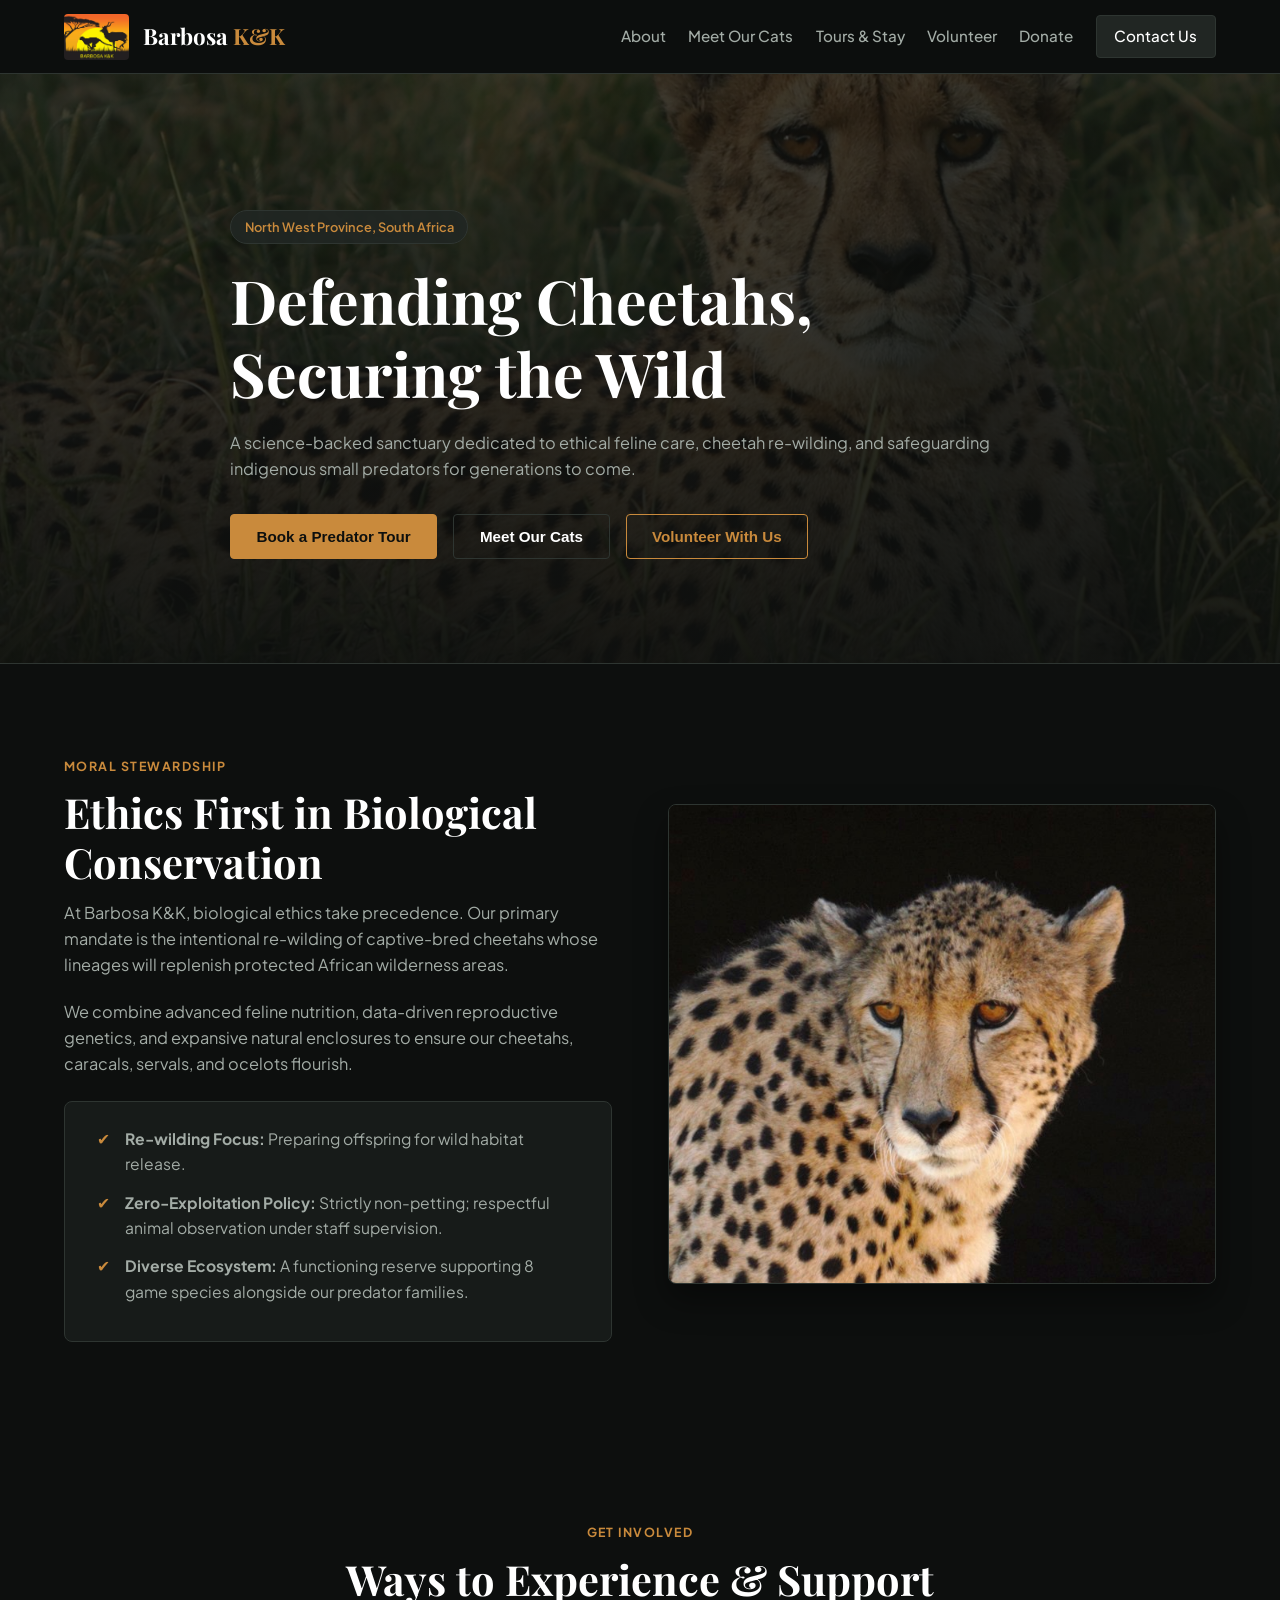
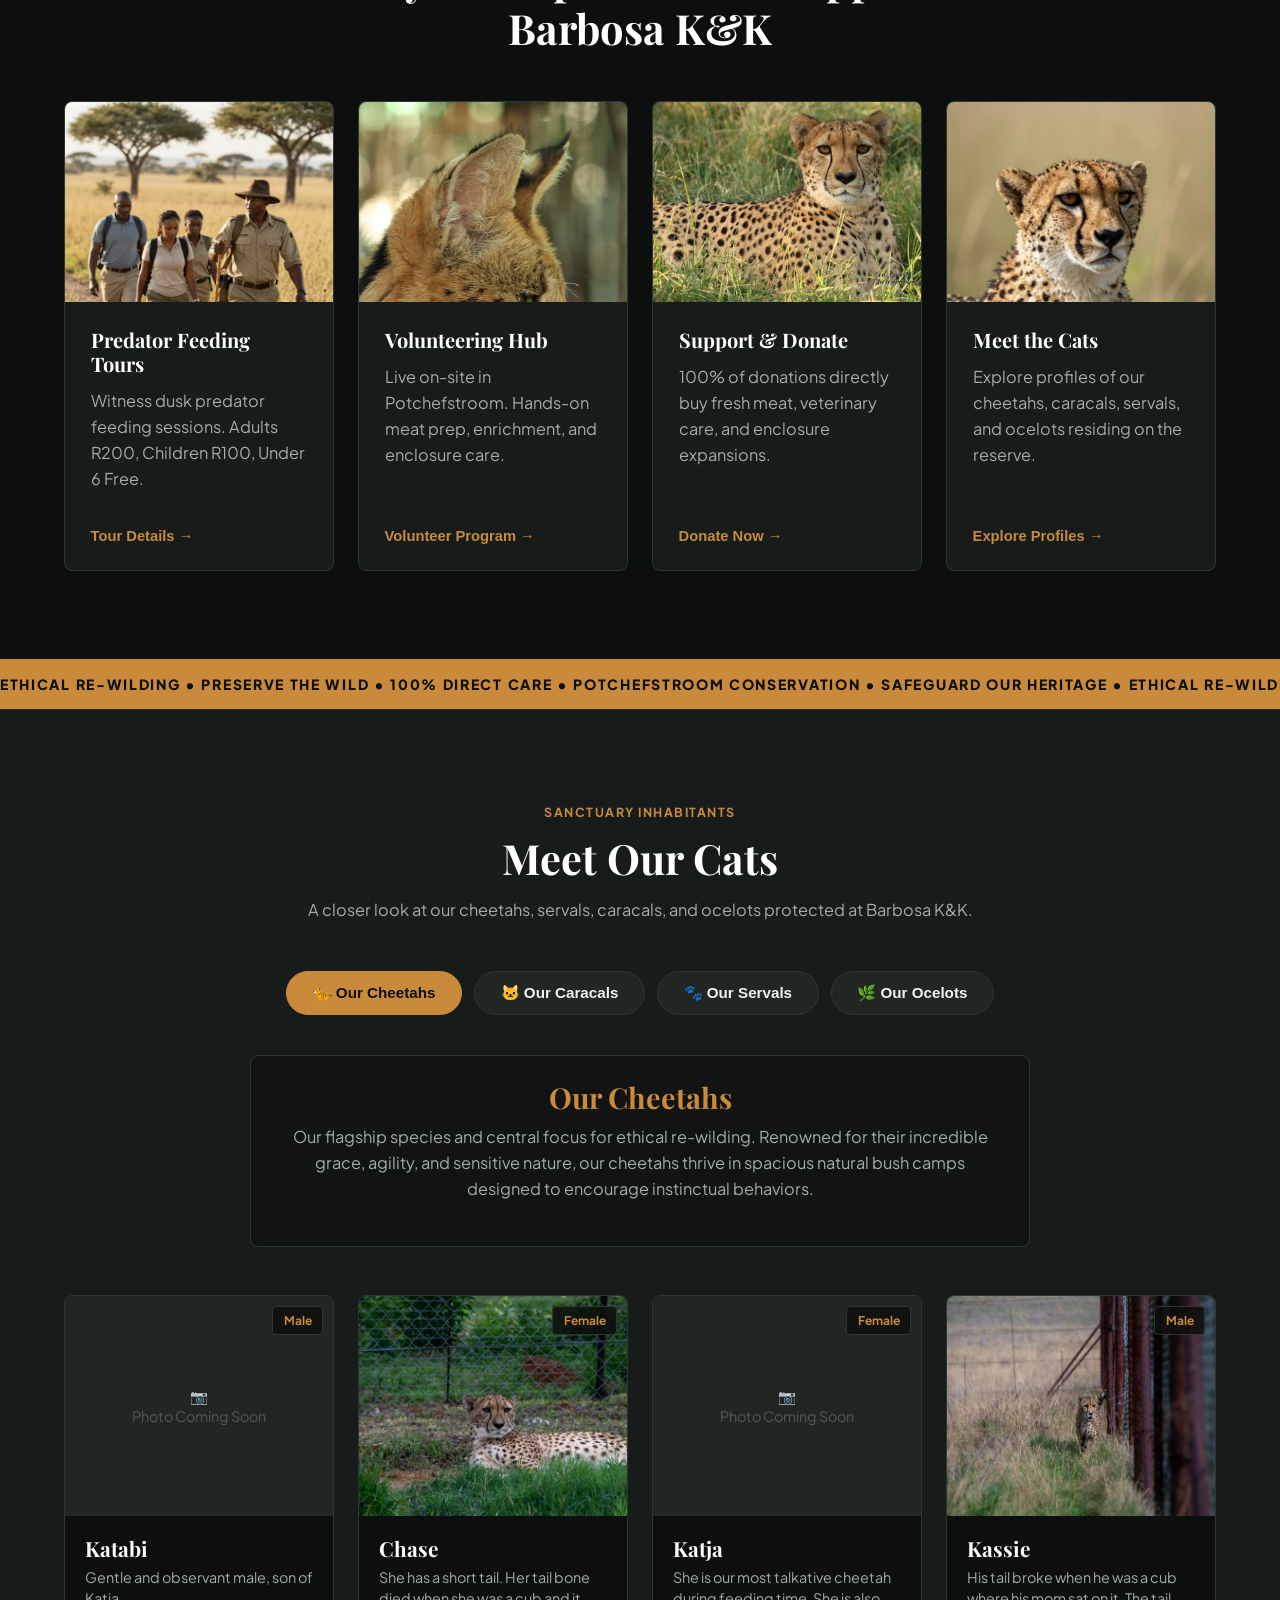
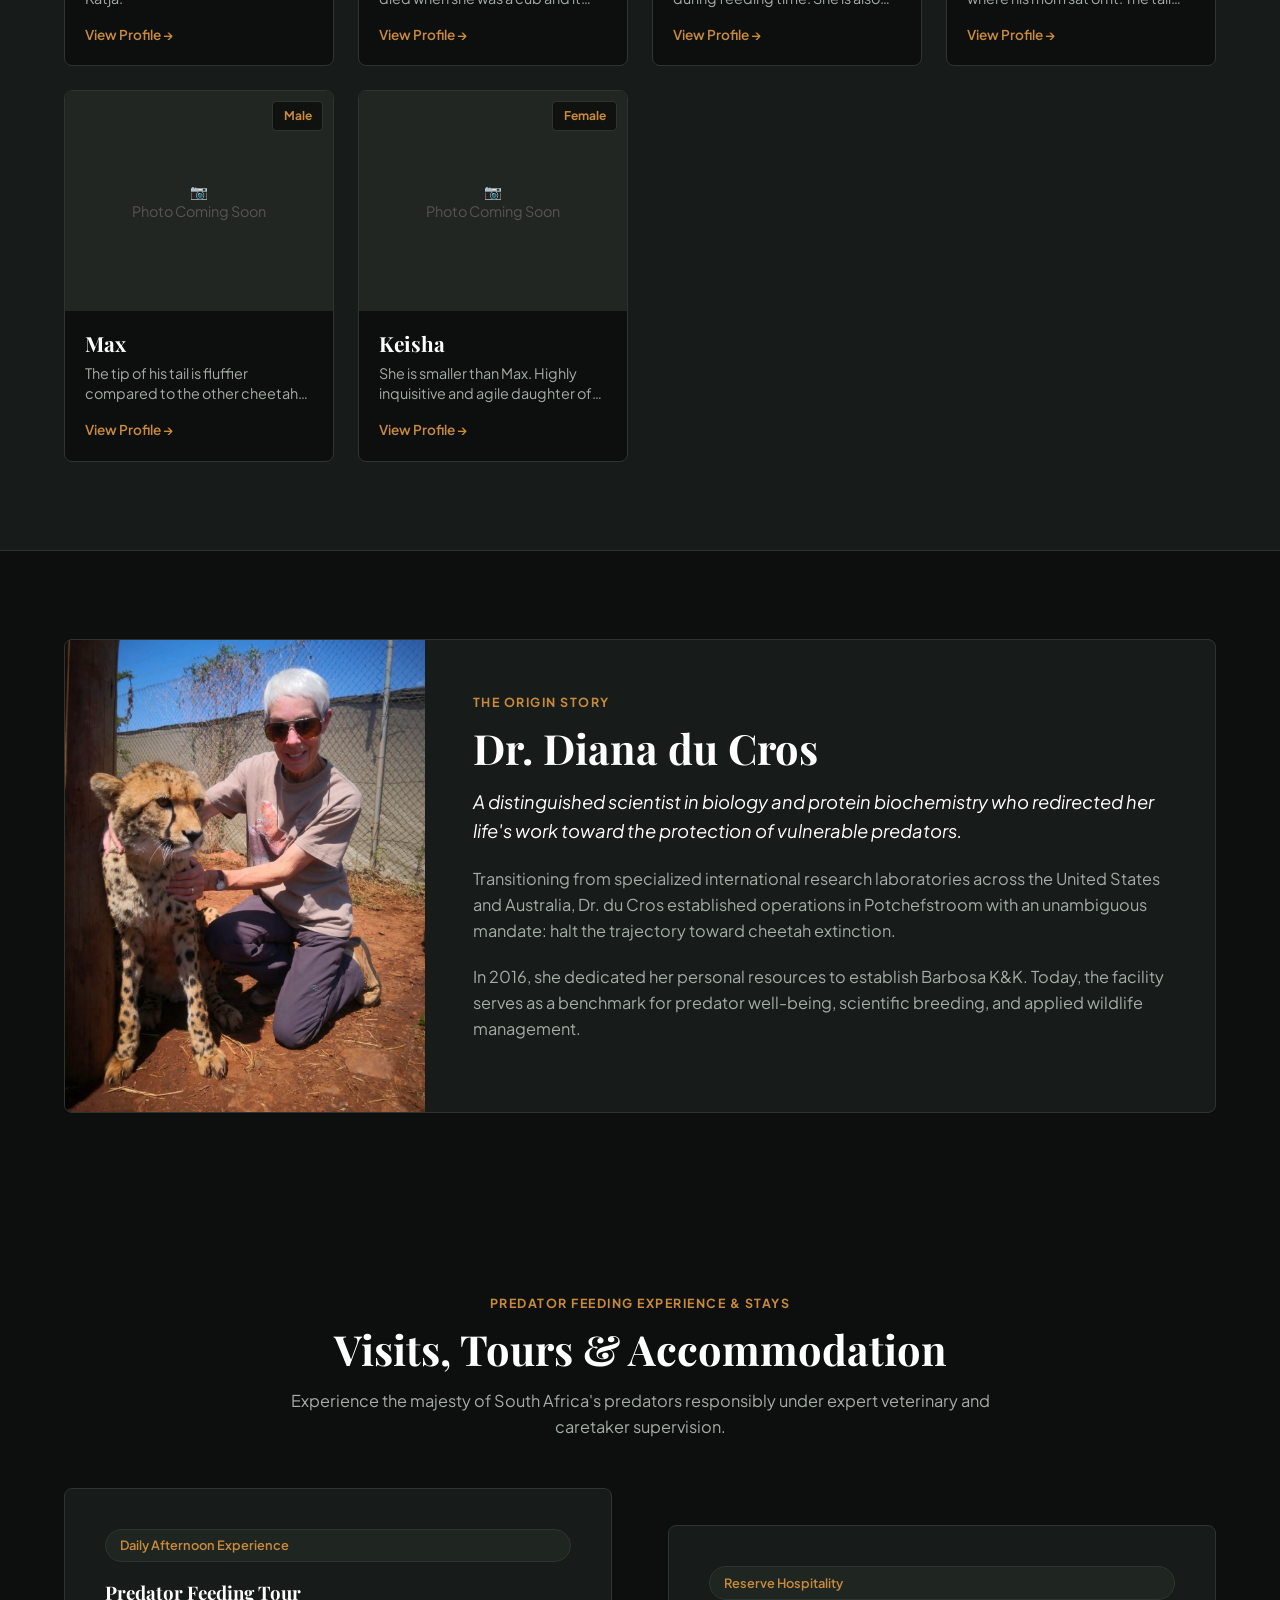
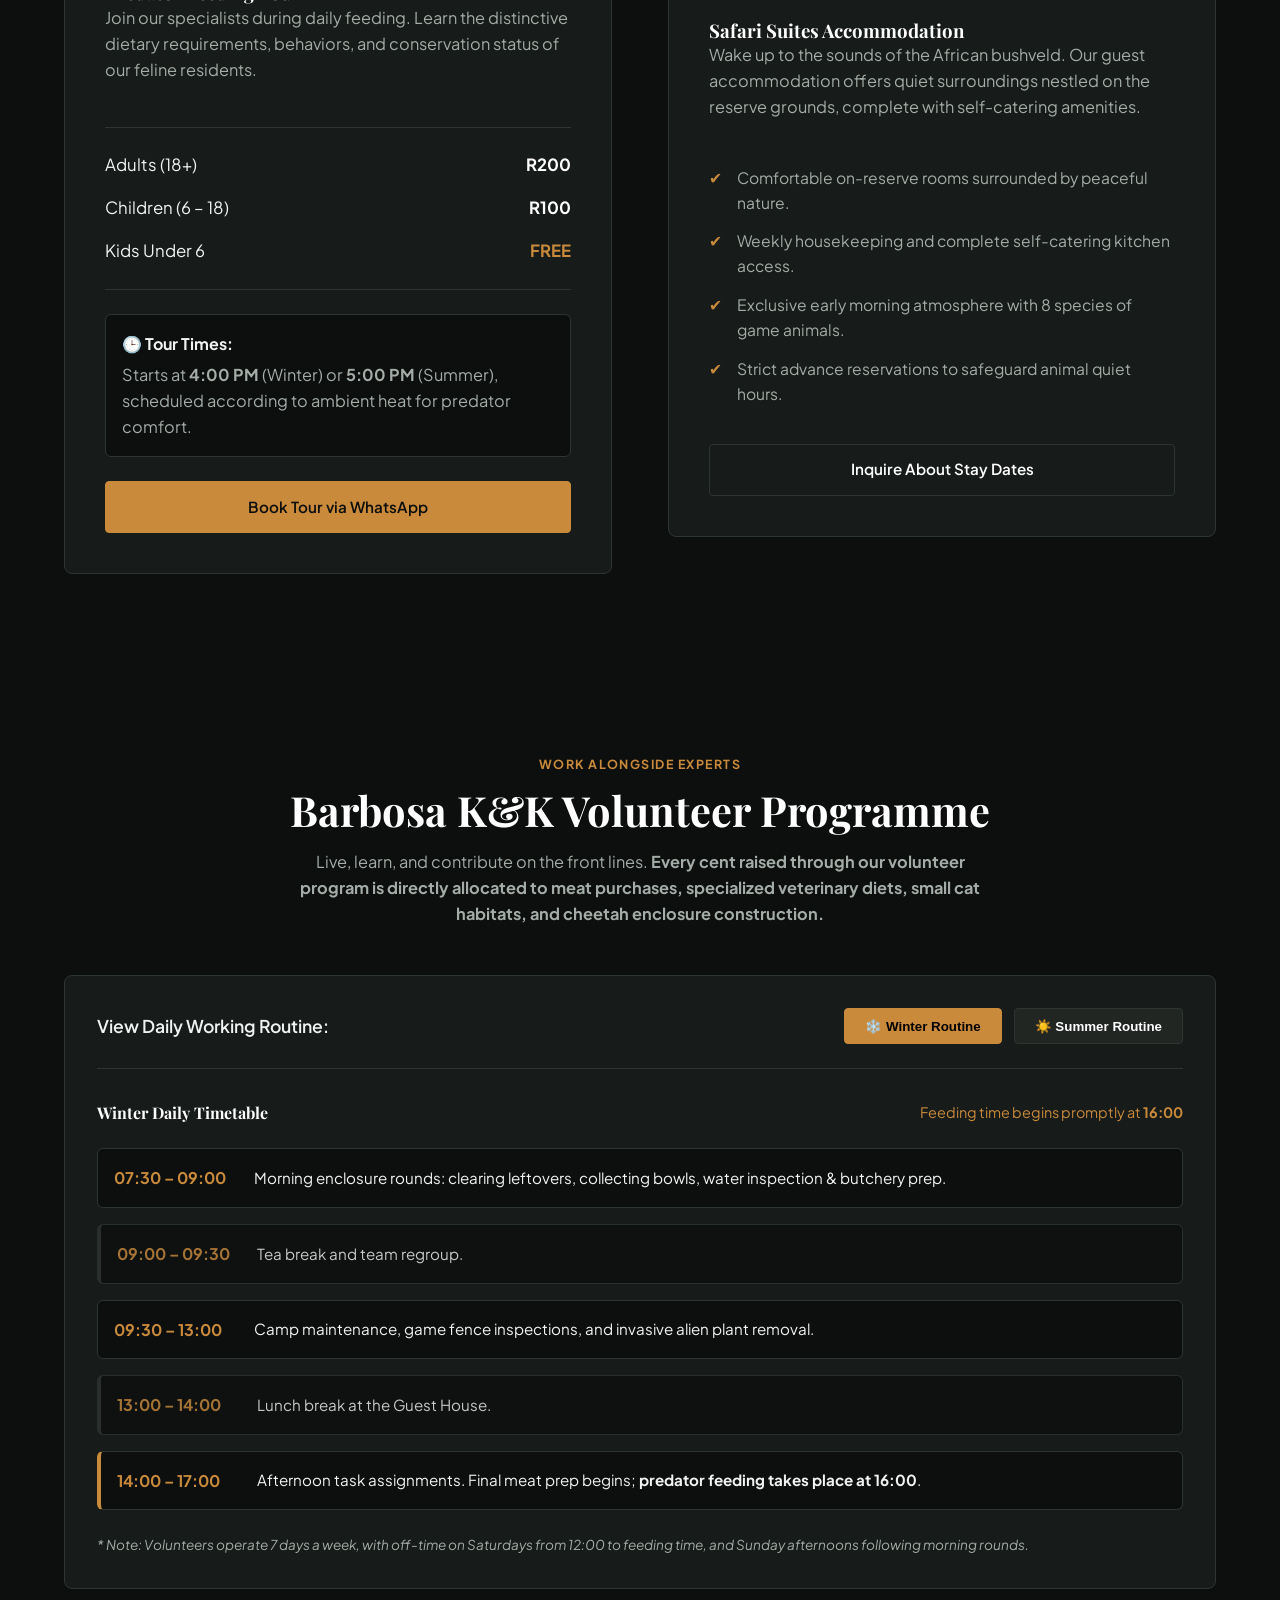
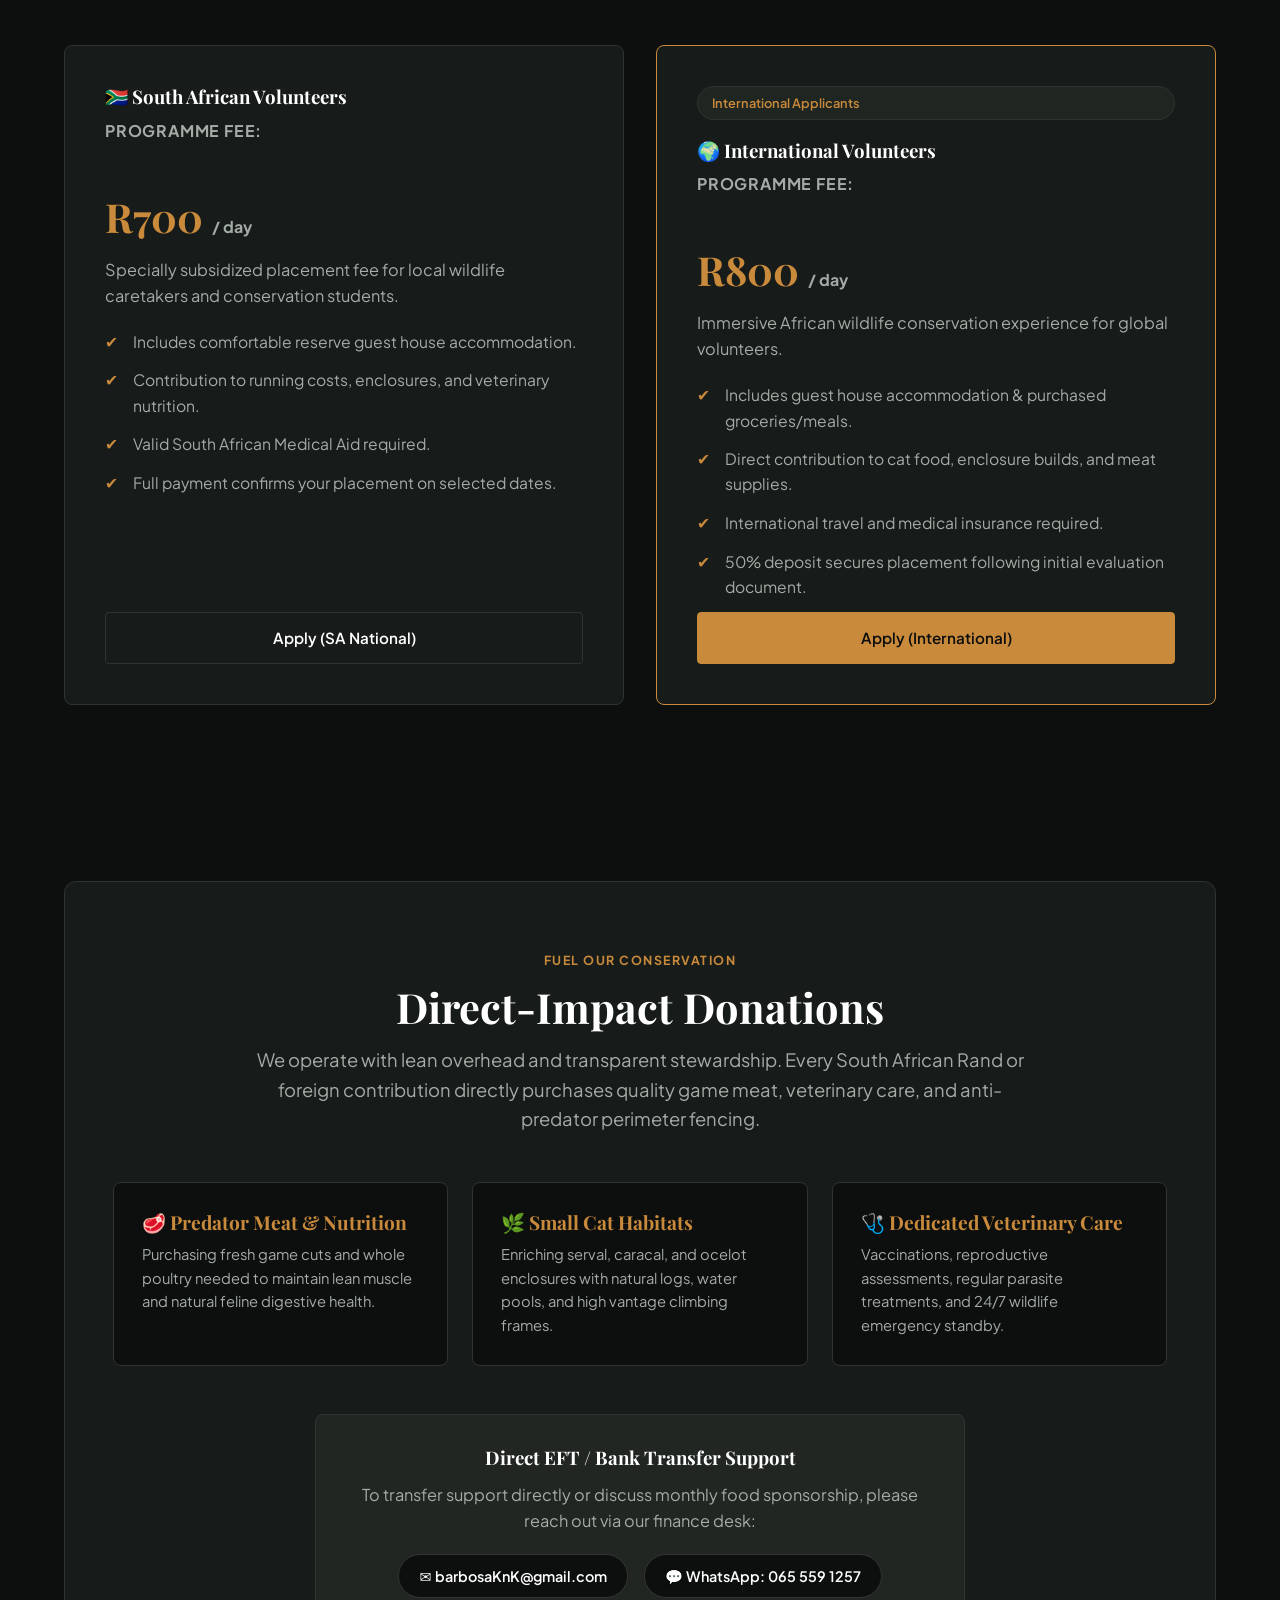
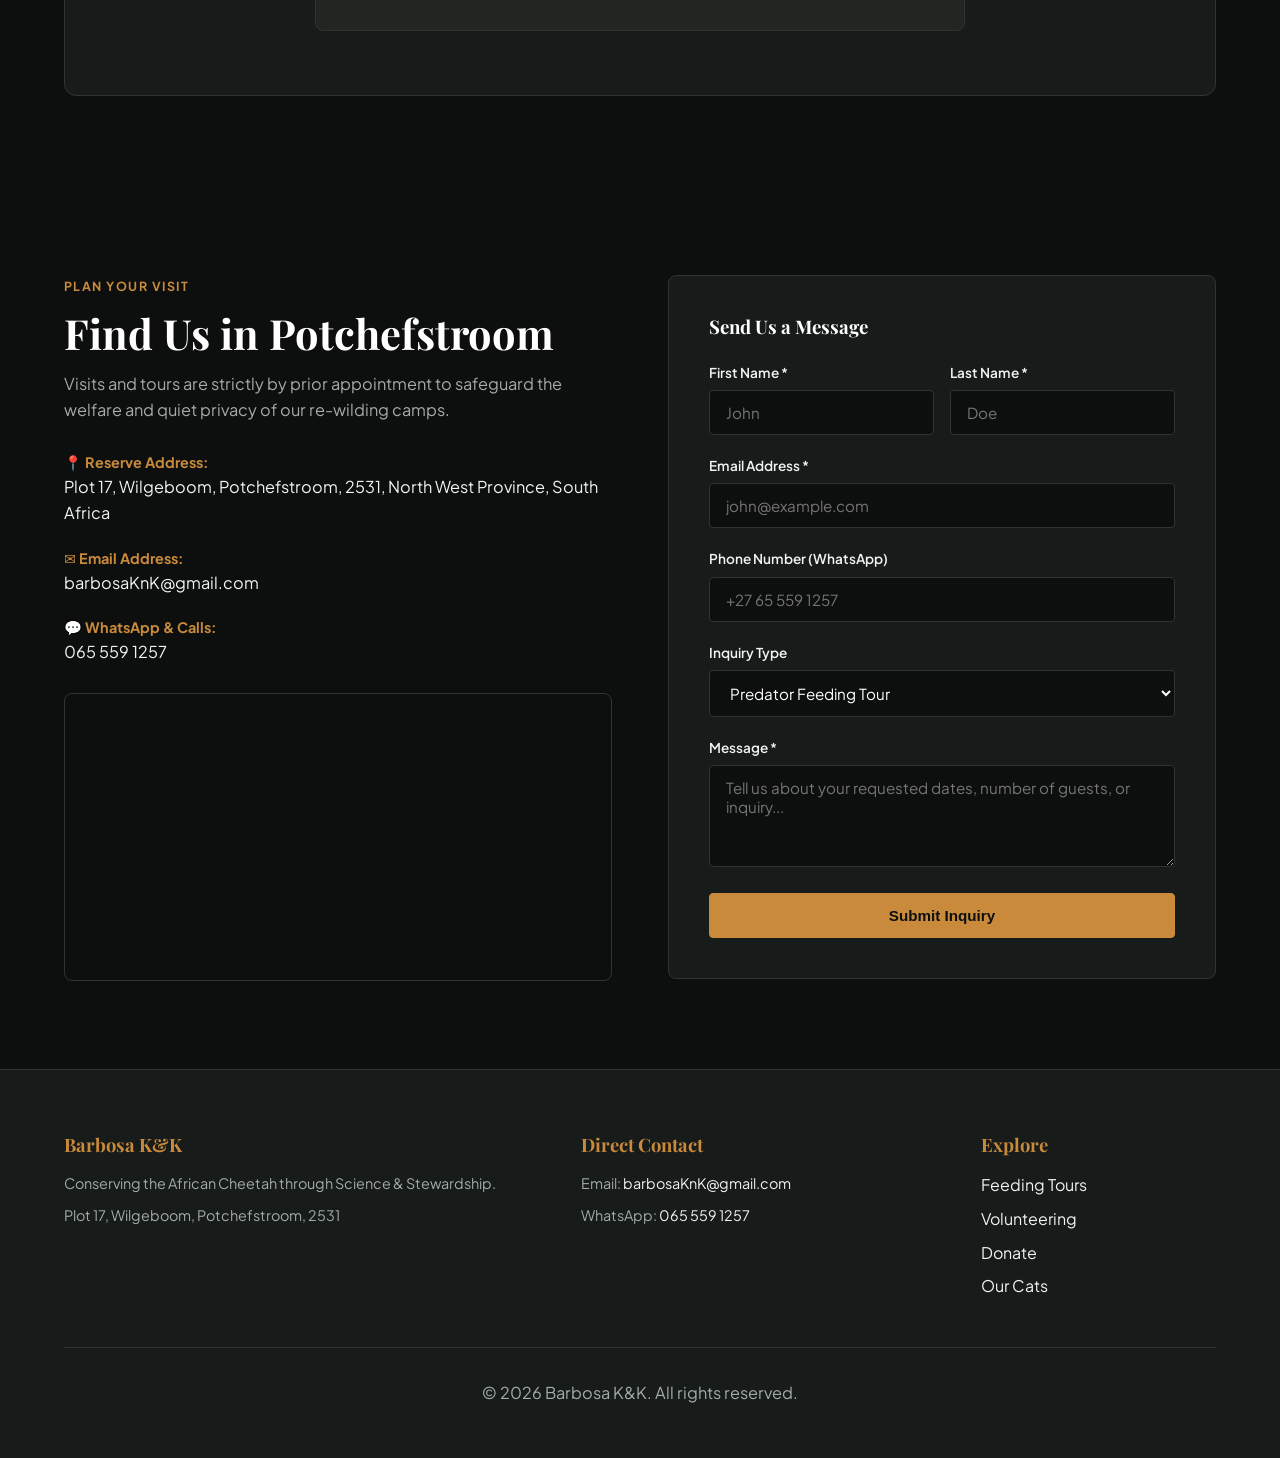
==== commit 90c955b2: "Fix image cropping, update volunteer pricing, and remove duplicate photos" ====
--- a/index.html
+++ b/index.html
@@ -11,17 +11,6 @@
   <link href="https://fonts.googleapis.com/css2?family=Plus+Jakarta+Sans:wght@300;400;500;600;700;800&family=Playfair+Display:ital,wght@0,600;0,700;1,600&display=swap" rel="stylesheet">
 </head>
 <body>
-
-  <!-- Top Announcement Bar -->
-  <aside class="top-bar" aria-label="Quick contact links">
-    <div class="container top-bar-content">
-      <span>📍 Plot 17, Wilgeboom, Potchefstroom, 2531</span>
-      <div class="top-bar-links">
-        <a href="mailto:barbosaKnK@gmail.com">✉️ barbosaKnK@gmail.com</a>
-        <a href="https://wa.me/27655591257" target="_blank" rel="noopener">💬 WhatsApp: 065 559 1257</a>
-      </div>
-    </div>
-  </aside>
 
   <!-- Navigation -->
   <header class="site-header">
@@ -71,9 +60,9 @@
             <p>We combine advanced feline nutrition, data-driven reproductive genetics, and expansive natural enclosures to ensure our cheetahs, caracals, servals, and ocelots flourish.</p>
             <div class="mission-highlight-card">
               <ul class="clean-list">
-                <li><strong>Re-wilding Focus:</strong> Preparing offspring for wild habitat release[cite: 2, 3].</li>
-                <li><strong>Zero-Exploitation Policy:</strong> Strictly non-petting; respectful animal observation under staff supervision[cite: 2, 3].</li>
-                <li><strong>Diverse Ecosystem:</strong> A functioning reserve supporting 8 game species alongside our predator families[cite: 2, 3].</li>
+                <li><strong>Re-wilding Focus:</strong> Preparing offspring for wild habitat release.</li>
+                <li><strong>Zero-Exploitation Policy:</strong> Strictly non-petting; respectful animal observation under staff supervision.</li>
+                <li><strong>Diverse Ecosystem:</strong> A functioning reserve supporting 8 game species alongside our predator families.</li>
               </ul>
             </div>
           </div>
@@ -109,7 +98,7 @@
               </div>
               <div class="card-body">
                 <h3>Volunteering Hub</h3>
-                <p>Live on-site in Potchefstroom. Hands-on meat prep, enrichment, and enclosure care[cite: 2, 3].</p>
+                <p>Live on-site in Potchefstroom. Hands-on meat prep, enrichment, and enclosure care.</p>
                 <button class="card-link-btn" onclick="navigateToSection('volunteer')">Volunteer Program &rarr;</button>
               </div>
             </div>
@@ -243,8 +232,8 @@
               
               <ul class="clean-list" style="margin: 1.5rem 0;">
                 <li>Comfortable on-reserve rooms surrounded by peaceful nature.</li>
-                <li>Weekly housekeeping and complete self-catering kitchen access[cite: 2].</li>
-                <li>Exclusive early morning atmosphere with 8 species of game animals[cite: 2, 3].</li>
+                <li>Weekly housekeeping and complete self-catering kitchen access.</li>
+                <li>Exclusive early morning atmosphere with 8 species of game animals.</li>
                 <li>Strict advance reservations to safeguard animal quiet hours.</li>
               </ul>
 
@@ -282,23 +271,23 @@
               <div class="timeline-grid">
                 <div class="timeline-slot">
                   <span class="time">07:30 – 09:00</span>
-                  <span class="desc">Morning enclosure rounds: clearing leftovers, collecting bowls, water inspection &amp; butchery prep[cite: 2, 3].</span>
+                  <span class="desc">Morning enclosure rounds: clearing leftovers, collecting bowls, water inspection &amp; butchery prep.</span>
                 </div>
                 <div class="timeline-slot break">
                   <span class="time">09:00 – 09:30</span>
-                  <span class="desc">Tea break and team regroup[cite: 2, 3].</span>
+                  <span class="desc">Tea break and team regroup.</span>
                 </div>
                 <div class="timeline-slot">
                   <span class="time">09:30 – 13:00</span>
-                  <span class="desc">Camp maintenance, game fence inspections, and invasive alien plant removal[cite: 2, 3].</span>
+                  <span class="desc">Camp maintenance, game fence inspections, and invasive alien plant removal.</span>
                 </div>
                 <div class="timeline-slot break">
                   <span class="time">13:00 – 14:00</span>
-                  <span class="desc">Lunch break at the Guest House[cite: 2, 3].</span>
+                  <span class="desc">Lunch break at the Guest House.</span>
                 </div>
                 <div class="timeline-slot highlight-slot">
                   <span class="time">14:00 – 17:00</span>
-                  <span class="desc">Afternoon task assignments. Final meat prep begins; <strong>predator feeding takes place at 16:00</strong>[cite: 2, 3].</span>
+                  <span class="desc">Afternoon task assignments. Final meat prep begins; <strong>predator feeding takes place at 16:00</strong>.</span>
                 </div>
               </div>
             </div>
@@ -312,15 +301,15 @@
               <div class="timeline-grid">
                 <div class="timeline-slot">
                   <span class="time">07:30 – 09:00</span>
-                  <span class="desc">Early cool-morning enclosure cleaning, sanitizing bowls, and butchery prep[cite: 2, 3].</span>
+                  <span class="desc">Early cool-morning enclosure cleaning, sanitizing bowls, and butchery prep.</span>
                 </div>
                 <div class="timeline-slot break">
                   <span class="time">09:00 – 09:30</span>
-                  <span class="desc">Tea break and shade rest[cite: 2, 3].</span>
+                  <span class="desc">Tea break and shade rest.</span>
                 </div>
                 <div class="timeline-slot">
                   <span class="time">09:30 – 13:00</span>
-                  <span class="desc">Field maintenance and reserve duties before midday heat[cite: 2, 3].</span>
+                  <span class="desc">Field maintenance and reserve duties before midday heat.</span>
                 </div>
                 <div class="timeline-slot break">
                   <span class="time">13:00 – 15:00</span>
@@ -333,20 +322,23 @@
               </div>
             </div>
             
-            <p class="schedule-footer-note"><em>* Note: Volunteers operate 7 days a week, with off-time on Saturdays from 12:00 to feeding time, and Sunday afternoons following morning rounds[cite: 2, 3].</em></p>
+            <p class="schedule-footer-note"><em>* Note: Volunteers operate 7 days a week, with off-time on Saturdays from 12:00 to feeding time, and Sunday afternoons following morning rounds.</em></p>
           </div>
 
           <!-- South Africa vs International Pricing Comparison -->
           <div class="volunteer-comparison-grid">
             <div class="vol-card">
               <h3>🇿🇦 South African Volunteers</h3>
-              <div class="vol-price">R700 <span>/ day</span></div>
-              <p>Specially subsidized rate for local wildlife caretakers and conservation students[cite: 3].</p>
+              <div class="vol-price">
+                <span class="fee-label">Programme Fee:</span><br>
+                R700 <span>/ day</span>
+              </div>
+              <p>Specially subsidized placement fee for local wildlife caretakers and conservation students.</p>
               <ul class="clean-list">
-                <li>Includes comfortable reserve guest house accommodation[cite: 2].</li>
-                <li>Contribution to running costs, enclosures, and veterinary nutrition[cite: 2, 3].</li>
-                <li>Valid South African Medical Aid required[cite: 2, 3].</li>
-                <li>Full payment confirms your placement on selected dates[cite: 2].</li>
+                <li>Includes comfortable reserve guest house accommodation.</li>
+                <li>Contribution to running costs, enclosures, and veterinary nutrition.</li>
+                <li>Valid South African Medical Aid required.</li>
+                <li>Full payment confirms your placement on selected dates.</li>
               </ul>
               <a href="#contact" class="btn btn-secondary btn-block" onclick="prefillContact('South African Volunteer Application')">Apply (SA National)</a>
             </div>
@@ -354,13 +346,16 @@
             <div class="vol-card featured">
               <span class="badge">International Applicants</span>
               <h3>🌍 International Volunteers</h3>
-              <div class="vol-price">R800 <span>/ day</span></div>
-              <p>Immersive African wildlife conservation experience for global volunteers[cite: 3].</p>
+              <div class="vol-price">
+                <span class="fee-label">Programme Fee:</span><br>
+                R800 <span>/ day</span>
+              </div>
+              <p>Immersive African wildlife conservation experience for global volunteers.</p>
               <ul class="clean-list">
-                <li>Includes guest house accommodation &amp; purchased groceries/meals[cite: 3].</li>
-                <li>Direct contribution to cat food, enclosure builds, and meat supplies[cite: 3].</li>
-                <li>International travel and medical insurance required[cite: 3].</li>
-                <li>50% deposit secures placement following initial evaluation document[cite: 3].</li>
+                <li>Includes guest house accommodation &amp; purchased groceries/meals.</li>
+                <li>Direct contribution to cat food, enclosure builds, and meat supplies.</li>
+                <li>International travel and medical insurance required.</li>
+                <li>50% deposit secures placement following initial evaluation document.</li>
               </ul>
               <a href="#contact" class="btn btn-primary btn-block" onclick="prefillContact('International Volunteer Application')">Apply (International)</a>
             </div>
@@ -379,7 +374,7 @@
             <div class="impact-grid">
               <div class="impact-item">
                 <h4>🥩 Predator Meat &amp; Nutrition</h4>
-                <p>Purchasing fresh game cuts and whole poultry needed to maintain lean muscle and natural feline digestive health[cite: 2, 3].</p>
+                <p>Purchasing fresh game cuts and whole poultry needed to maintain lean muscle and natural feline digestive health.</p>
               </div>
               <div class="impact-item">
                 <h4>🌿 Small Cat Habitats</h4>
@@ -501,8 +496,8 @@
     <div class="modal-box" onclick="event.stopPropagation()">
       <button class="modal-close" onclick="closeCatModal()">&times;</button>
       <div class="modal-body">
-        <div class="modal-img-wrap">
-          <img id="modalCatImg" src="" alt="Cat profile" />
+        <div class="modal-img-wrap" id="modalImgWrap">
+          <!-- Image injected here via JS -->
         </div>
         <div class="modal-info">
           <span class="badge" id="modalCatCategory">Cheetah</span>
@@ -552,60 +547,61 @@
   <!-- Script for Interactive Functionality and Cat Data -->
   <script>
     // 1. Data Store for All Individual Cats
+    // Only assigned specific images. Blank "" will trigger a clean placeholder instead of duplicates.
     const catDatabase = {
       cheetahs: {
         title: "Our Cheetahs",
         desc: "Our flagship species and central focus for ethical re-wilding. Renowned for their incredible grace, agility, and sensitive nature, our cheetahs thrive in spacious natural bush camps designed to encourage instinctual behaviors.",
         members: [
-          { name: "Katabi", gender: "Male", img: "images/3.jpeg", trait: "Gentle and observant male, son of Katja." },
-          { name: "Chase", gender: "Female", img: "images/Chase.jpg", fallbackImg: "images/Chase.jpeg", trait: "She has a short tail. Her tail bone died when she was a cub and it therefore stopped growing." },
-          { name: "Katja", gender: "Female", img: "images/4.jpeg", trait: "She is our most talkative cheetah during feeding time. She is also the wildest. Mother of Katabi and Keisha." },
-          { name: "Kassie", gender: "Male", img: "images/Kassie.jpg", fallbackImg: "images/Kassie.jpeg", trait: "His tail broke when he was a cub where his mom sat on it. The tail grew skew which is now used as a play toy for him." },
-          { name: "Max", gender: "Male", img: "images/17.jpeg", trait: "The tip of his tail is fluffier compared to the other cheetahs making it look like a white 'pom-pom'." },
-          { name: "Keisha", gender: "Female", img: "images/18.jpeg", trait: "She is smaller than Max. Highly inquisitive and agile daughter of Katja." }
+          { name: "Katabi", gender: "Male", img: "", trait: "Gentle and observant male, son of Katja." },
+          { name: "Chase", gender: "Female", img: "images/Chase.jpg", trait: "She has a short tail. Her tail bone died when she was a cub and it therefore stopped growing." },
+          { name: "Katja", gender: "Female", img: "", trait: "She is our most talkative cheetah during feeding time. She is also the wildest. Mother of Katabi and Keisha." },
+          { name: "Kassie", gender: "Male", img: "images/Kassie.jpg", trait: "His tail broke when he was a cub where his mom sat on it. The tail grew skew which is now used as a play toy for him." },
+          { name: "Max", gender: "Male", img: "", trait: "The tip of his tail is fluffier compared to the other cheetahs making it look like a white 'pom-pom'." },
+          { name: "Keisha", gender: "Female", img: "", trait: "She is smaller than Max. Highly inquisitive and agile daughter of Katja." }
         ]
       },
       caracals: {
         title: "Our Caracals",
         desc: "Characterized by their striking tufted ears, reddish coats, and phenomenal jumping prowess. Our caracal enclosures provide dense brush shelter and high perches matching their native habits.",
         members: [
-          { name: "Kane", gender: "Male", img: "images/Kane.jpg", fallbackImg: "images/2.jpeg", trait: "Shy but our friendliest caracal." },
-          { name: "Kitsie", gender: "Female", img: "images/16.jpeg", trait: "She has a smaller and more petite face than Kazana and middle child. Youngest sister of middle child and Kazana." },
-          { name: "Kezana", gender: "Female", img: "images/2.jpeg", trait: "The oldest sister of middle child and Kitsie." },
-          { name: "Middle child", gender: "Female", img: "images/16.jpeg", trait: "Have an older sister, Kazana, and a younger sister, Kitsie." },
-          { name: "Kara", gender: "Female", img: "images/2.jpeg", trait: "Also known as cranky boots due to being the crankiest. She is the grandma of Kitsie, Kazana and middle child." },
-          { name: "Kanae", gender: "Female", img: "images/16.jpeg", trait: "Kara’s daughter. The mother of the babies (Kitsie, Kazana and middle child)." },
-          { name: "Mia", gender: "Female", img: "images/2.jpeg", trait: "Spirited daughter of Lulu." },
-          { name: "Lulu", gender: "Female", img: "images/16.jpeg", trait: "Mia’s protective and poised mother." }
+          { name: "Kane", gender: "Male", img: "", trait: "Shy but our friendliest caracal." },
+          { name: "Kitsie", gender: "Female", img: "", trait: "She has a smaller and more petite face than Kazana and middle child. Youngest sister of middle child and Kazana." },
+          { name: "Kezana", gender: "Female", img: "", trait: "The oldest sister of middle child and Kitsie." },
+          { name: "Middle child", gender: "Female", img: "", trait: "Have an older sister, Kazana, and a younger sister, Kitsie." },
+          { name: "Kara", gender: "Female", img: "", trait: "Also known as cranky boots due to being the crankiest. She is the grandma of Kitsie, Kazana and middle child." },
+          { name: "Kanae", gender: "Female", img: "", trait: "Kara’s daughter. The mother of the babies (Kitsie, Kazana and middle child)." },
+          { name: "Mia", gender: "Female", img: "", trait: "Spirited daughter of Lulu." },
+          { name: "Lulu", gender: "Female", img: "", trait: "Mia’s protective and poised mother." }
         ]
       },
       servals: {
         title: "Our Servals",
         desc: "Known for having the longest legs and largest ears relative to their body size of any cat. Our servals enjoy tall savannah grass settings that stimulate their hearing and jumping agility.",
         members: [
-          { name: "Kovu", gender: "Male", img: "images/Kovu.jpg", fallbackImg: "images/13.jpeg", trait: "Alert, observant, and prominent presence at Barbosa K&K." },
-          { name: "Kai", gender: "Male", img: "images/Kai.jpg", fallbackImg: "images/14.jpeg", trait: "His tail is bent." },
-          { name: "Kera", gender: "Female", img: "images/13.jpeg", trait: "Graceful and sleek hunter with calm composure." },
-          { name: "Zea", gender: "Female", img: "images/14.jpeg", trait: "Quiet, watchful, and highly attuned to early morning feeding rounds." },
-          { name: "Chase", gender: "Male", img: "images/13.jpeg", trait: "His left eye is smaller than his right eye." },
-          { name: "Kian", gender: "Male", img: "images/14.jpeg", trait: "Energetic and quick-footed during feeding routines." },
-          { name: "Zoe", gender: "Female", img: "images/13.jpeg", trait: "Inquisitive and curious explorer of her natural grass enclosure." },
-          { name: "Pheonix", gender: "Male", img: "images/Pheonix.jpg", fallbackImg: "images/14.jpeg", trait: "Bulkier than Kre." },
-          { name: "Kre", gender: "Male", img: "images/13.jpeg", trait: "Agile, slender, and very swift." },
-          { name: "Kita", gender: "Female", img: "images/14.jpeg", trait: "Daughter of Kiara. Playful and fast learner." },
-          { name: "Kiara", gender: "Female", img: "images/Kiara 4.jpeg", fallbackImg: "images/13.jpeg", trait: "Mother of Kita. Wise and confident resident." }
+          { name: "Kovu", gender: "Male", img: "images/Kovu.jpg", trait: "Alert, observant, and prominent presence at Barbosa K&K." },
+          { name: "Kai", gender: "Male", img: "images/Kai.jpg", trait: "His tail is bent." },
+          { name: "Kera", gender: "Female", img: "", trait: "Graceful and sleek hunter with calm composure." },
+          { name: "Zea", gender: "Female", img: "", trait: "Quiet, watchful, and highly attuned to early morning feeding rounds." },
+          { name: "Chase", gender: "Male", img: "", trait: "His left eye is smaller than his right eye." },
+          { name: "Kian", gender: "Male", img: "", trait: "Energetic and quick-footed during feeding routines." },
+          { name: "Zoe", gender: "Female", img: "", trait: "Inquisitive and curious explorer of her natural grass enclosure." },
+          { name: "Pheonix", gender: "Male", img: "", trait: "Bulkier than Kre." },
+          { name: "Kre", gender: "Male", img: "", trait: "Agile, slender, and very swift." },
+          { name: "Kita", gender: "Female", img: "", trait: "Daughter of Kiara. Playful and fast learner." },
+          { name: "Kiara", gender: "Female", img: "", trait: "Mother of Kita. Wise and confident resident." }
         ]
       },
       ocelots: {
         title: "Our Ocelots",
         desc: "Masters of camouflage with magnificent rosette-patterned coats. Barbosa K&K provides enriched treetop canopies and sheltered hideouts that support their climbing instincts.",
         members: [
-          { name: "Moka", gender: "Male", img: "images/Moka 3.jpeg", fallbackImg: "images/9.jpeg", trait: "Confident climber who loves observing visitors from upper branches." },
-          { name: "Mara", gender: "Female", img: "images/9.jpeg", trait: "Stealthy, serene, and loves secluded canopy spots." },
-          { name: "Minka", gender: "Female", img: "images/10.jpeg", trait: "Playful nature and distinctive coat rosettes." },
-          { name: "Maya", gender: "Female", img: "images/Maya.jpg", fallbackImg: "images/11.jpeg", trait: "Curious and bright-eyed resident." },
-          { name: "Manu", gender: "Male", img: "images/Manu.jpg", fallbackImg: "images/Manu.jpeg", trait: "Strong, tree-loving male with great climbing agility." },
-          { name: "Mafiki", gender: "Male", img: "images/12.jpeg", trait: "Inquisitive and playful male with a calm disposition." }
+          { name: "Moka", gender: "Male", img: "", trait: "Confident climber who loves observing visitors from upper branches." },
+          { name: "Mara", gender: "Female", img: "", trait: "Stealthy, serene, and loves secluded canopy spots." },
+          { name: "Minka", gender: "Female", img: "", trait: "Playful nature and distinctive coat rosettes." },
+          { name: "Maya", gender: "Female", img: "images/Maya.jpg", trait: "Curious and bright-eyed resident." },
+          { name: "Manu", gender: "Male", img: "", trait: "Strong, tree-loving male with great climbing agility." },
+          { name: "Mafiki", gender: "Male", img: "", trait: "Inquisitive and playful male with a calm disposition." }
         ]
       }
     };
@@ -635,9 +631,14 @@
         card.className = 'cat-card';
         card.onclick = () => openCatModal(categoryKey, index);
 
+        // Check if image exists, otherwise load placeholder
+        const imageHtml = cat.img 
+            ? `<img src="${cat.img}" alt="${cat.name}" loading="lazy" />` 
+            : `<div class="cat-placeholder"><span>📷<br>Photo Coming Soon</span></div>`;
+
         card.innerHTML = `
           <div class="cat-card-img-wrap">
-            <img src="${cat.img}" alt="${cat.name}" onerror="this.src='${cat.fallbackImg || 'images/3.jpeg'}'" loading="lazy" />
+            ${imageHtml}
             <span class="cat-badge">${cat.gender}</span>
           </div>
           <div class="cat-card-details">
@@ -653,10 +654,14 @@
     // Modal Interaction
     function openCatModal(categoryKey, index) {
       const cat = catDatabase[categoryKey].members[index];
-      document.getElementById('modalCatImg').src = cat.img;
-      document.getElementById('modalCatImg').onerror = function() {
-        this.src = cat.fallbackImg || 'images/3.jpeg';
-      };
+      
+      const modalImgWrap = document.getElementById('modalImgWrap');
+      if (cat.img) {
+          modalImgWrap.innerHTML = `<img src="${cat.img}" alt="${cat.name}" />`;
+      } else {
+          modalImgWrap.innerHTML = `<div class="cat-placeholder modal-placeholder"><span>📷<br>Photo Coming Soon</span></div>`;
+      }
+
       document.getElementById('modalCatName').innerText = cat.name;
       document.getElementById('modalCatCategory').innerText = catDatabase[categoryKey].title.replace('Our ', '');
       document.getElementById('modalCatGender').innerText = `Gender: ${cat.gender}`;
--- a/styles.css
+++ b/styles.css
@@ -29,39 +29,6 @@
   width: 90%;
   max-width: 1200px;
   margin: 0 auto;
-}
-
-/* Top Announcement / Quick Contact Bar */
-.top-bar {
-  background-color: #080a09;
-  border-bottom: 1px solid var(--color-border);
-  padding: 0.45rem 0;
-  font-size: 0.82rem;
-  color: var(--color-text-muted);
-}
-
-.top-bar-content {
-  display: flex;
-  justify-content: space-between;
-  align-items: center;
-  flex-wrap: wrap;
-  gap: 0.5rem;
-}
-
-.top-bar-links {
-  display: flex;
-  gap: 1.25rem;
-}
-
-.top-bar-links a {
-  color: var(--color-accent);
-  text-decoration: none;
-  font-weight: 500;
-  transition: opacity 0.2s;
-}
-
-.top-bar-links a:hover {
-  text-decoration: underline;
 }
 
 /* Typography */
@@ -269,6 +236,7 @@
   width: 100%;
   height: 480px;
   object-fit: cover;
+  object-position: top center; /* Prevents ear cut-offs */
   border-radius: 8px;
   border: 1px solid var(--color-border);
   box-shadow: 0 16px 32px rgba(0,0,0,0.4);
@@ -339,6 +307,7 @@
   width: 100%;
   height: 100%;
   object-fit: cover;
+  object-position: top center; /* Keeps ears in view */
   transition: transform 0.3s ease;
 }
 
@@ -476,17 +445,33 @@
   position: relative;
   height: 220px;
   overflow: hidden;
+  background-color: var(--color-surface-elevated);
 }
 
 .cat-card-img-wrap img {
   width: 100%;
   height: 100%;
   object-fit: cover;
+  object-position: top center; /* Keeps cat's face and ears visible */
   transition: transform 0.3s ease;
 }
 
 .cat-card:hover .cat-card-img-wrap img {
   transform: scale(1.06);
+}
+
+/* Empty State / No Image Placeholder */
+.cat-placeholder {
+  width: 100%;
+  height: 100%;
+  display: flex;
+  align-items: center;
+  justify-content: center;
+  color: #555;
+  font-size: 0.9rem;
+  text-align: center;
+  line-height: 1.4;
+  background-color: var(--color-surface-elevated);
 }
 
 .cat-badge {
@@ -583,13 +568,19 @@
 
 .modal-img-wrap {
   width: 100%;
-  height: 300px;
+  height: 350px;
+  background-color: #000;
 }
 
 .modal-img-wrap img {
   width: 100%;
   height: 100%;
-  object-fit: cover;
+  object-fit: contain; /* Shows full uncropped image inside the modal */
+}
+
+.modal-placeholder {
+  color: #666;
+  font-size: 1rem;
 }
 
 .modal-info {
@@ -796,6 +787,17 @@
   font-weight: 700;
   color: var(--color-accent);
   margin: 0.75rem 0 1rem;
+  line-height: 1.2;
+}
+
+.fee-label {
+  display: block;
+  font-size: 0.85rem;
+  font-family: var(--font-sans);
+  color: var(--color-text-muted);
+  text-transform: uppercase;
+  letter-spacing: 0.05em;
+  margin-bottom: 0.3rem;
 }
 
 .vol-price span {
@@ -902,6 +904,7 @@
   width: 100%;
   height: 100%;
   object-fit: cover;
+  object-position: top center;
   min-height: 420px;
 }
 
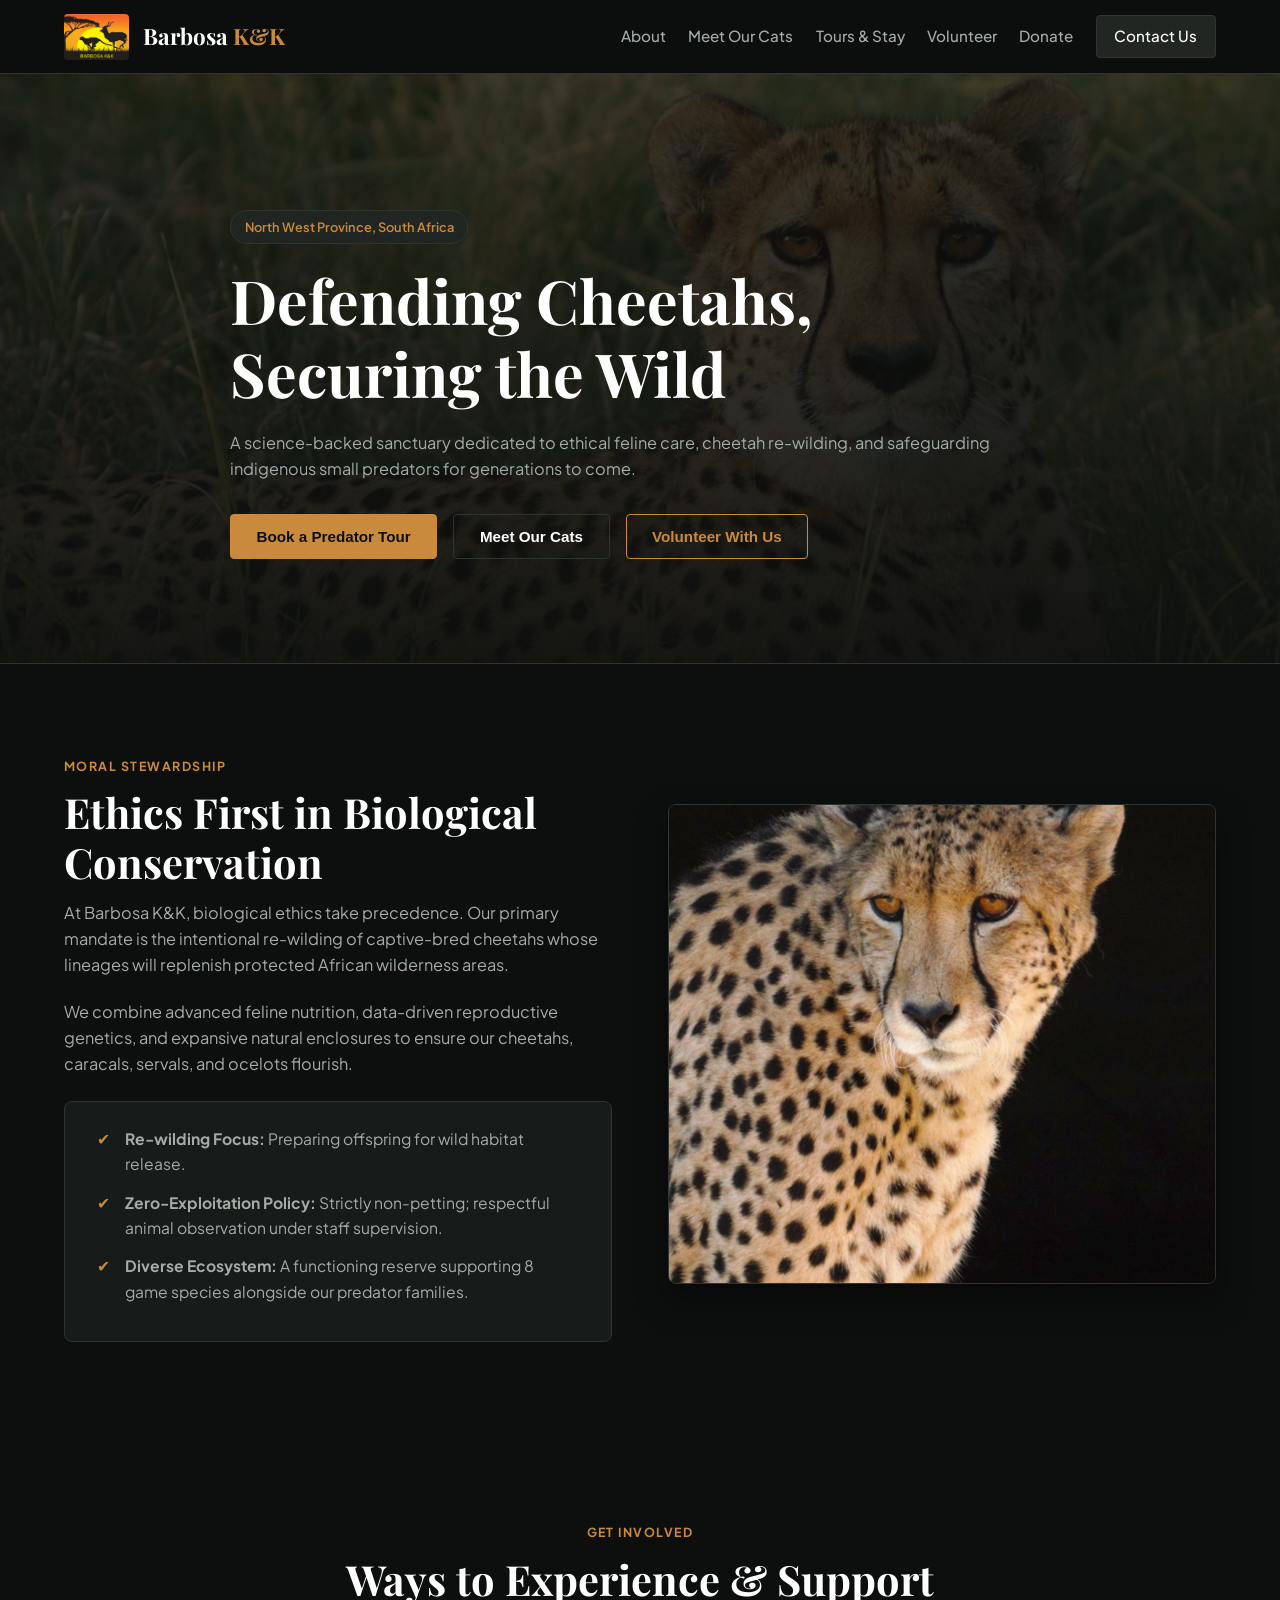
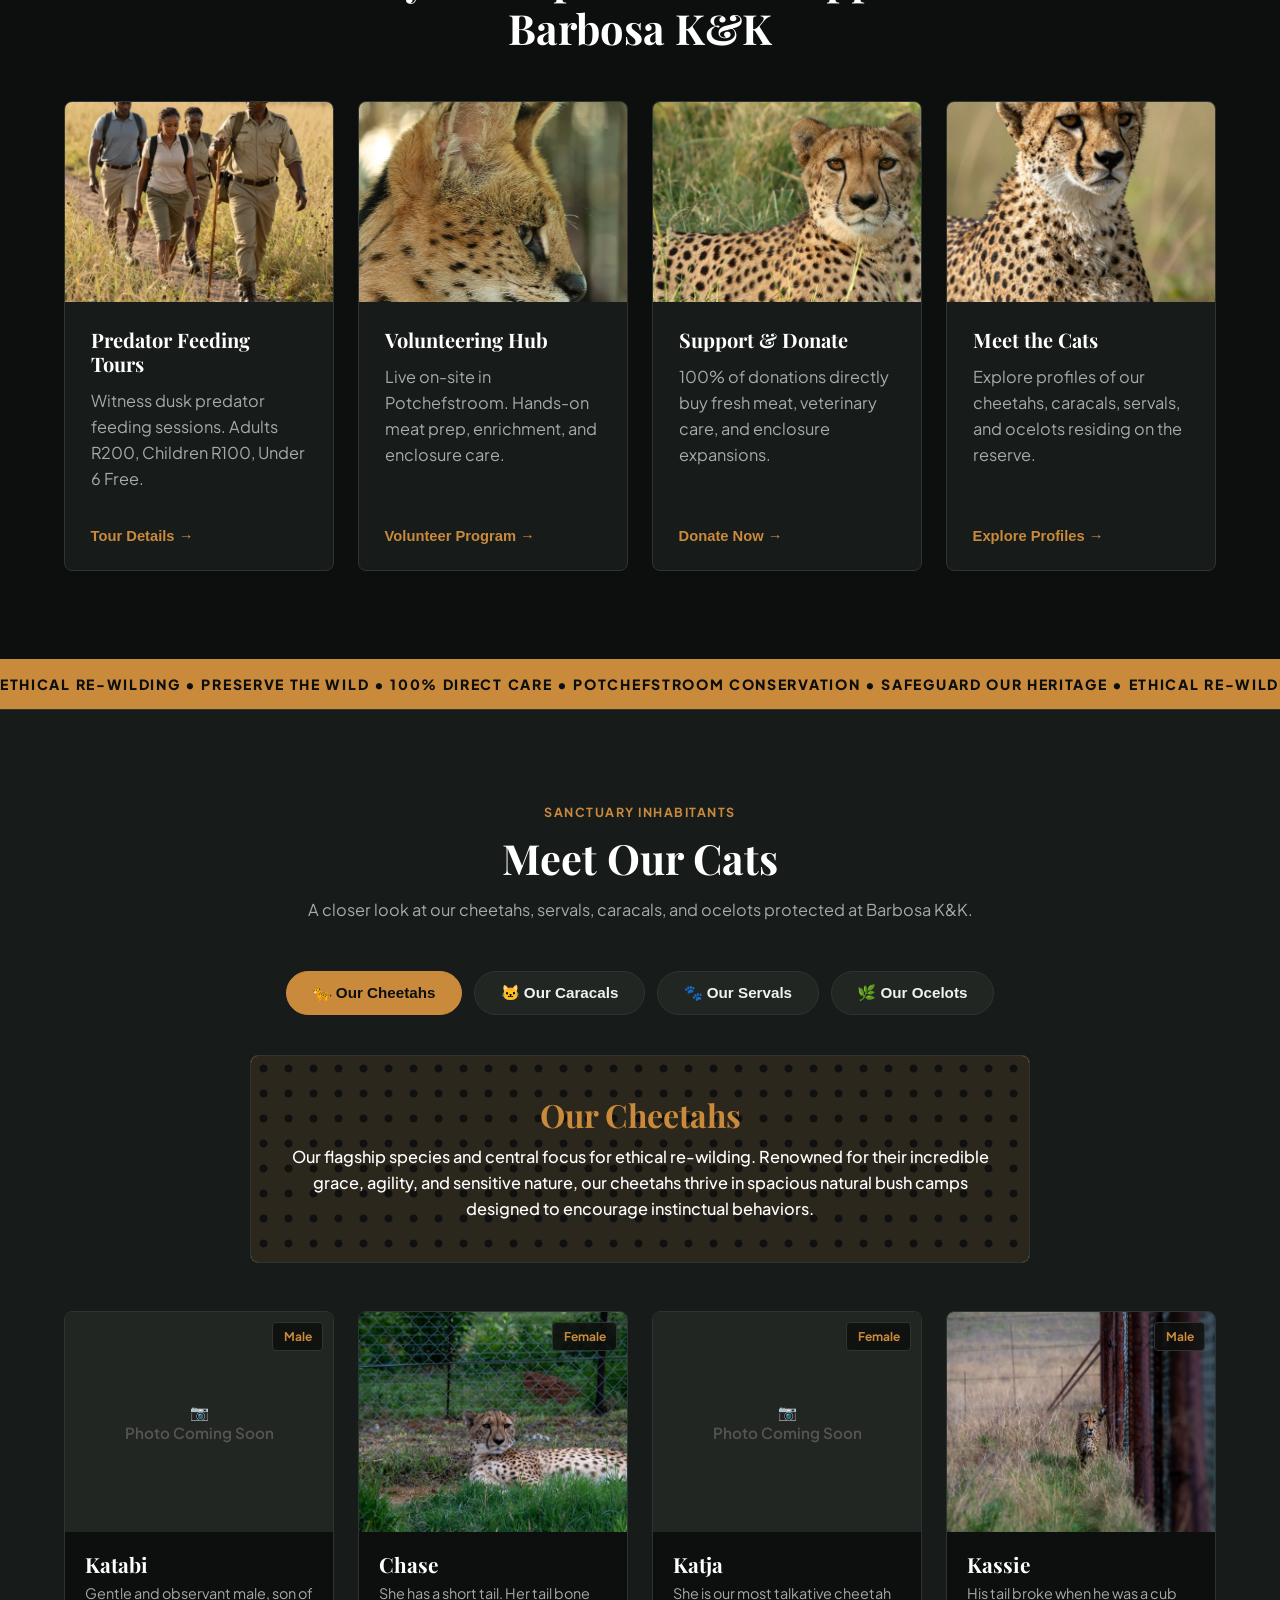
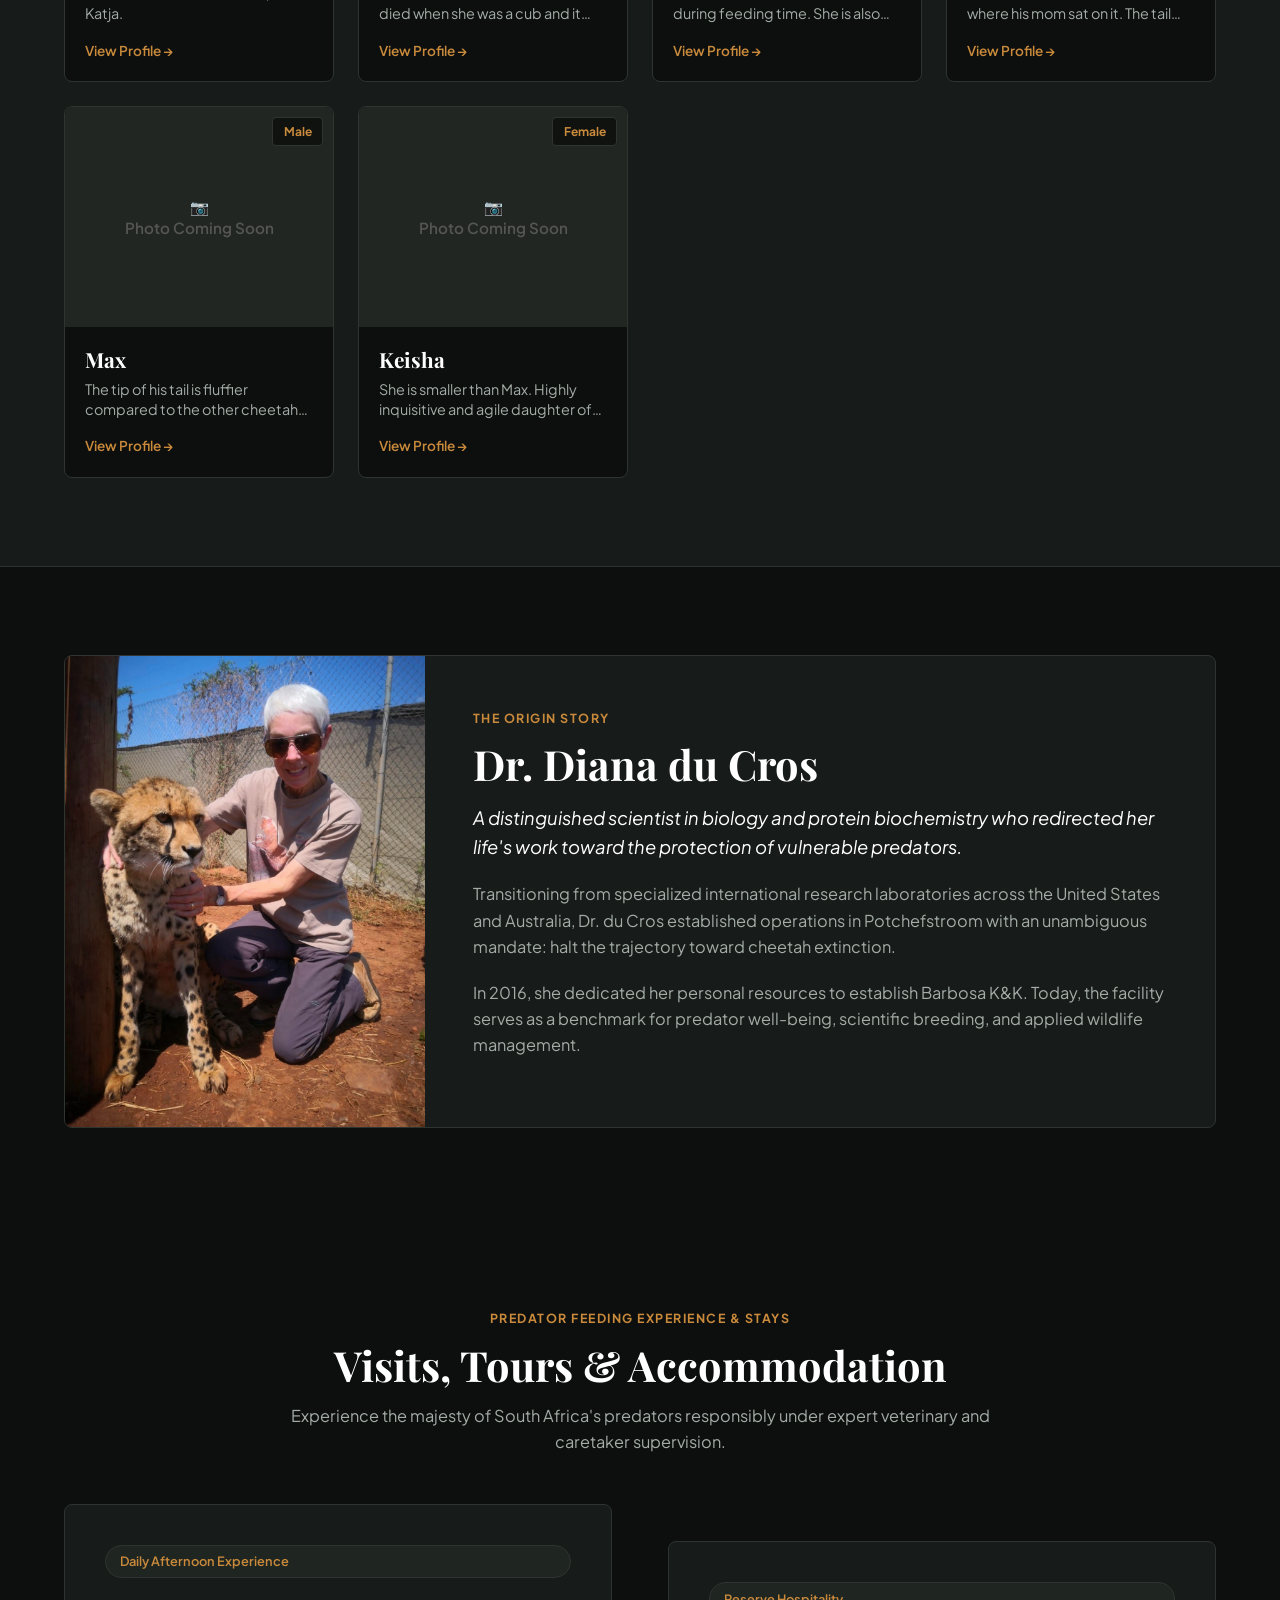
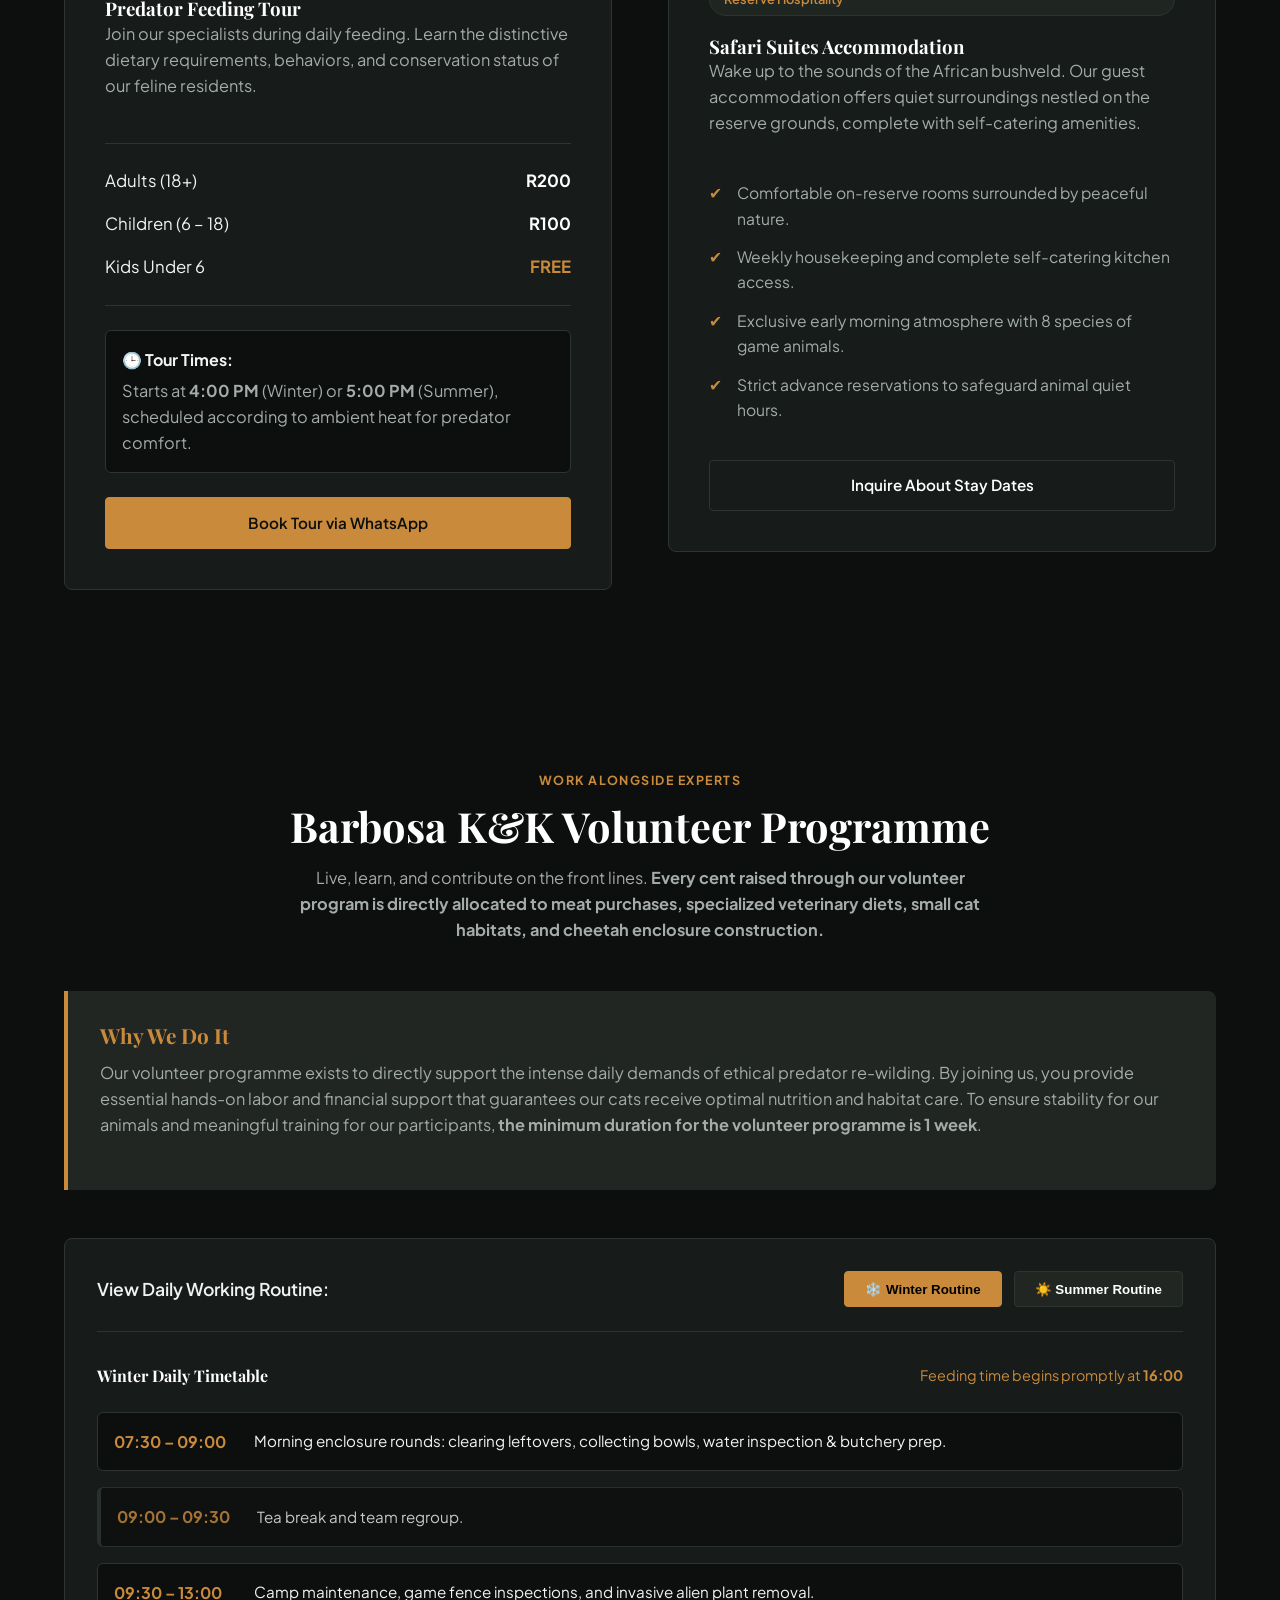
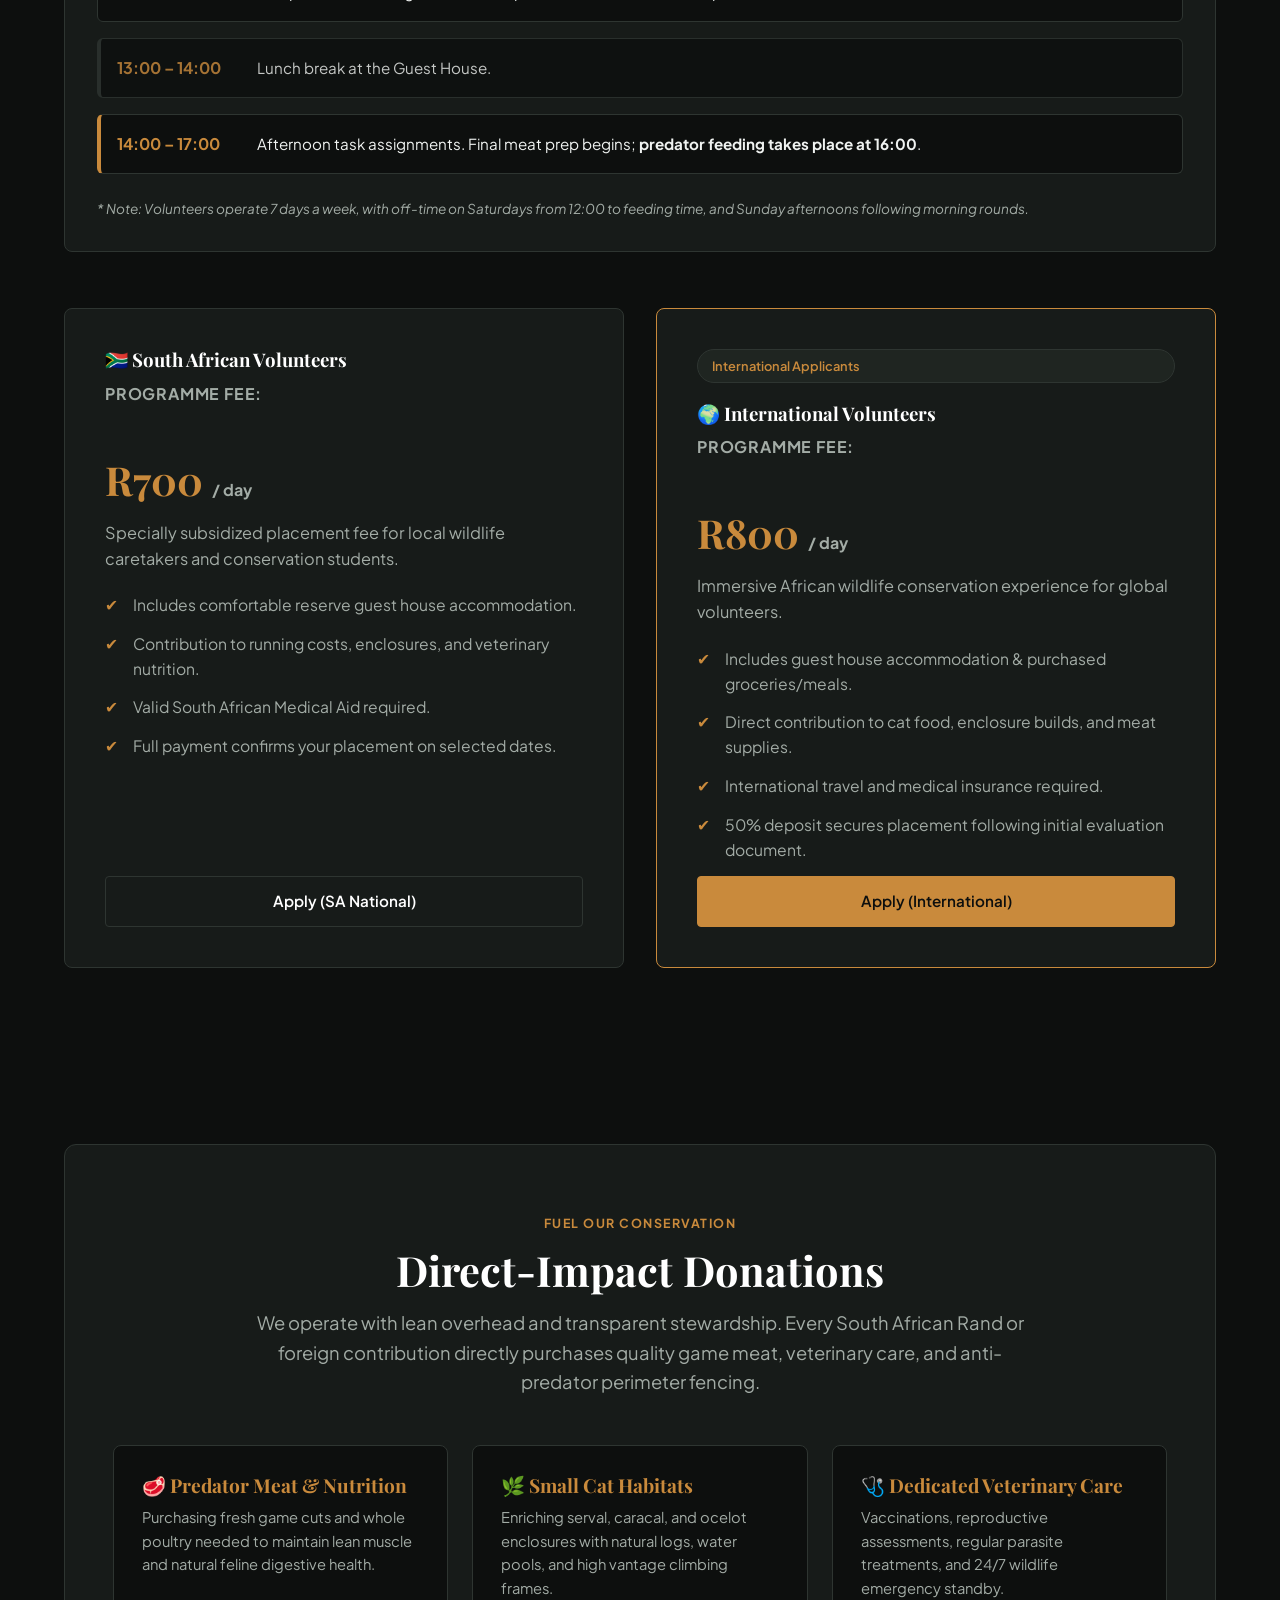
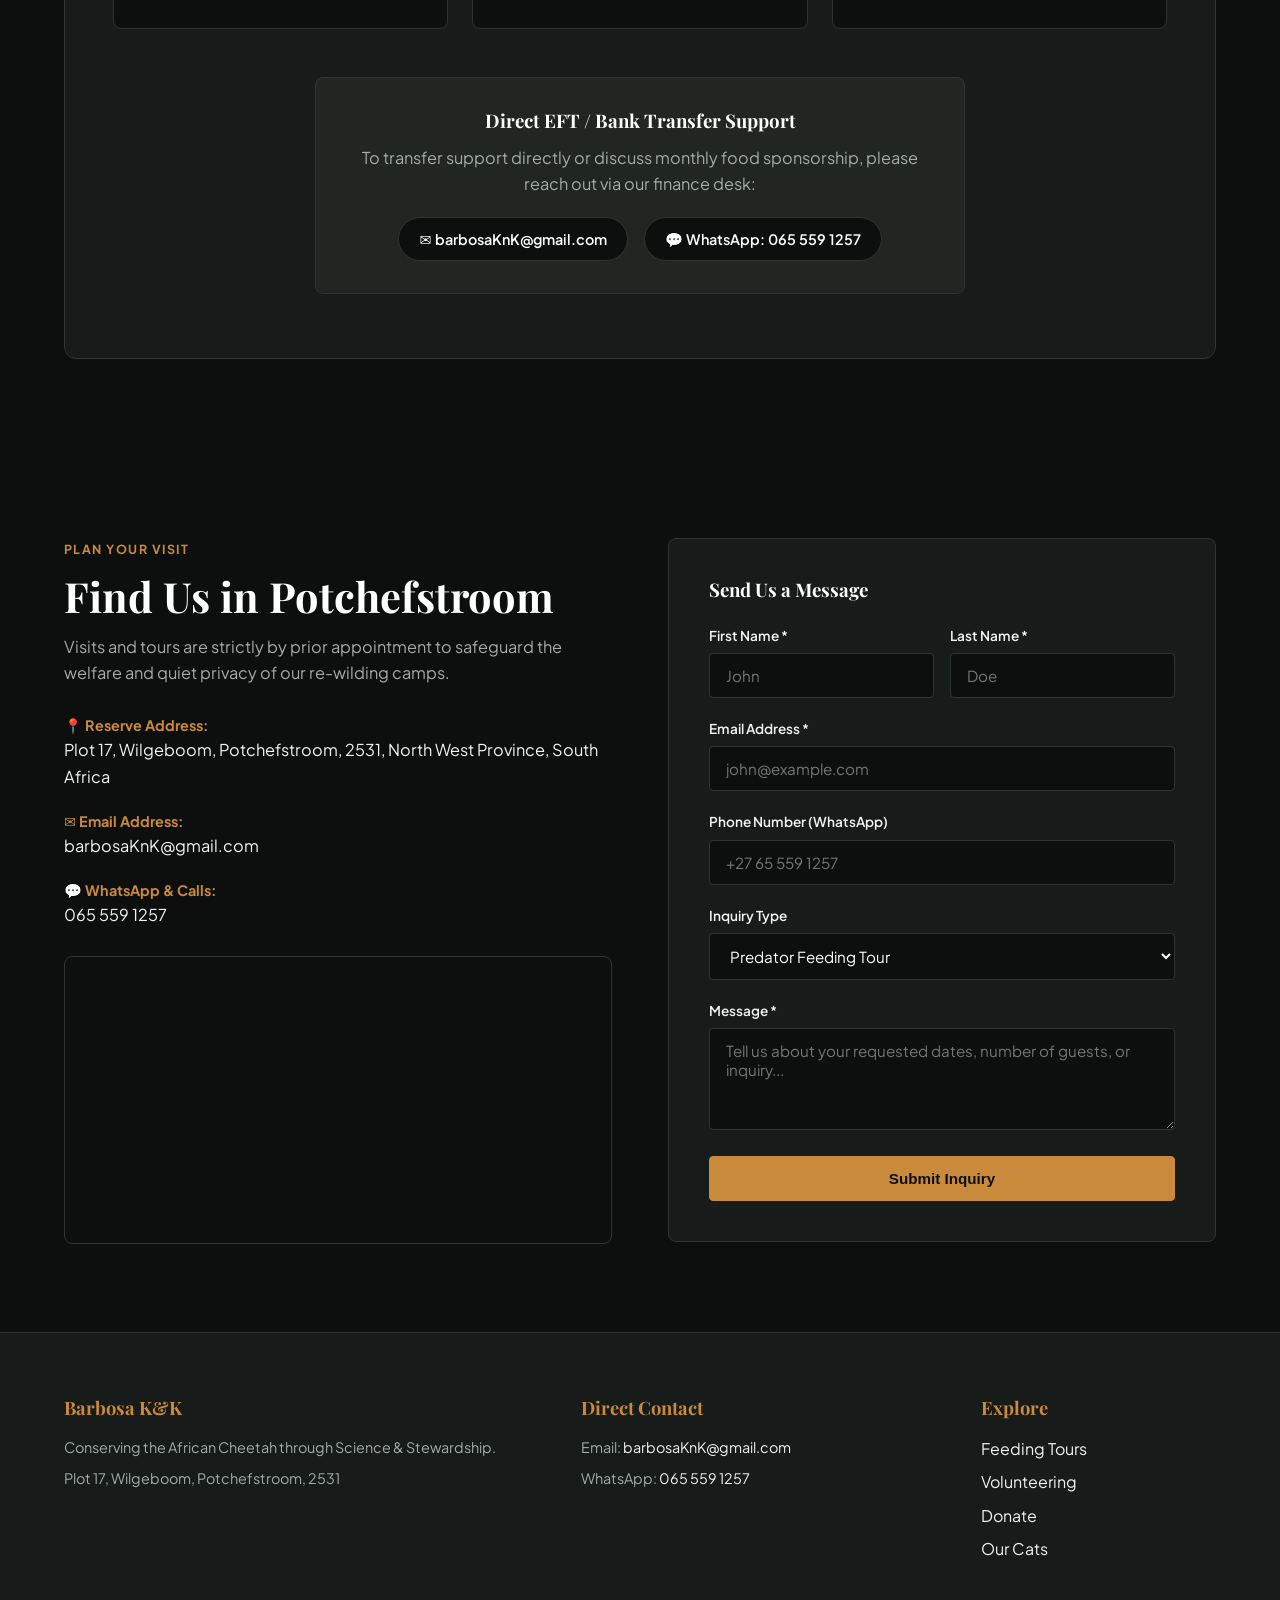
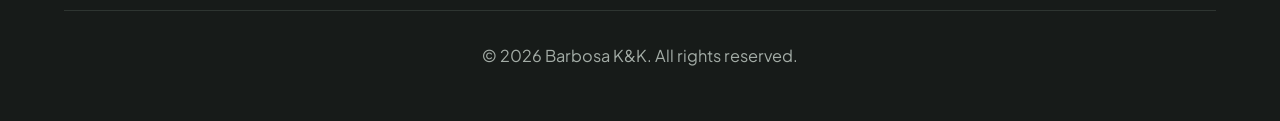
==== commit 969bfa5b: "Add 1-week minimum stay, custom fur backgrounds, and photo placeholders" ====
--- a/index.html
+++ b/index.html
@@ -154,10 +154,12 @@
             <button class="cat-tab-btn" onclick="filterCatCategory('ocelots')">🌿 Our Ocelots</button>
           </div>
 
-          <!-- Dynamic Subsection Description -->
-          <div class="cat-category-intro" id="catCategoryIntro">
-            <h3 id="catCategoryTitle">Our Cheetahs</h3>
-            <p id="catCategoryDesc">Our flagship species and central focus for ethical re-wilding. Renowned for their incredible grace, agility, and sensitive nature, our cheetahs thrive in spacious natural bush camps designed to encourage instinctual behaviors.</p>
+          <!-- Dynamic Subsection Description with Fur Patterns -->
+          <div class="cat-category-intro bg-cheetah" id="catCategoryIntro">
+            <div class="cat-category-content">
+              <h3 id="catCategoryTitle">Our Cheetahs</h3>
+              <p id="catCategoryDesc">Our flagship species and central focus for ethical re-wilding. Renowned for their incredible grace, agility, and sensitive nature, our cheetahs thrive in spacious natural bush camps designed to encourage instinctual behaviors.</p>
+            </div>
           </div>
 
           <!-- Dynamic Grid of Individual Cats -->
@@ -250,6 +252,12 @@
             <span class="eyebrow">Work Alongside Experts</span>
             <h2>Barbosa K&amp;K Volunteer Programme</h2>
             <p>Live, learn, and contribute on the front lines. <strong>Every cent raised through our volunteer program is directly allocated to meat purchases, specialized veterinary diets, small cat habitats, and cheetah enclosure construction.</strong></p>
+          </div>
+
+          <!-- Why We Do It Section -->
+          <div class="volunteer-why-box">
+            <h3>Why We Do It</h3>
+            <p>Our volunteer programme exists to directly support the intense daily demands of ethical predator re-wilding. By joining us, you provide essential hands-on labor and financial support that guarantees our cats receive optimal nutrition and habitat care. To ensure stability for our animals and meaningful training for our participants, <strong>the minimum duration for the volunteer programme is 1 week</strong>.</p>
           </div>
 
           <!-- Schedule Accordion / Box -->
@@ -546,12 +554,11 @@
 
   <!-- Script for Interactive Functionality and Cat Data -->
   <script>
-    // 1. Data Store for All Individual Cats
-    // Only assigned specific images. Blank "" will trigger a clean placeholder instead of duplicates.
     const catDatabase = {
       cheetahs: {
         title: "Our Cheetahs",
         desc: "Our flagship species and central focus for ethical re-wilding. Renowned for their incredible grace, agility, and sensitive nature, our cheetahs thrive in spacious natural bush camps designed to encourage instinctual behaviors.",
+        bgClass: "bg-cheetah",
         members: [
           { name: "Katabi", gender: "Male", img: "", trait: "Gentle and observant male, son of Katja." },
           { name: "Chase", gender: "Female", img: "images/Chase.jpg", trait: "She has a short tail. Her tail bone died when she was a cub and it therefore stopped growing." },
@@ -563,7 +570,8 @@
       },
       caracals: {
         title: "Our Caracals",
-        desc: "Characterized by their striking tufted ears, reddish coats, and phenomenal jumping prowess. Our caracal enclosures provide dense brush shelter and high perches matching their native habits.",
+        desc: "Characterized by their striking tufted ears, reddish coats, and phenomenal jumping abilities. Our caracal enclosures provide dense brush shelter and high perches matching their native habits.",
+        bgClass: "bg-caracal",
         members: [
           { name: "Kane", gender: "Male", img: "", trait: "Shy but our friendliest caracal." },
           { name: "Kitsie", gender: "Female", img: "", trait: "She has a smaller and more petite face than Kazana and middle child. Youngest sister of middle child and Kazana." },
@@ -578,6 +586,7 @@
       servals: {
         title: "Our Servals",
         desc: "Known for having the longest legs and largest ears relative to their body size of any cat. Our servals enjoy tall savannah grass settings that stimulate their hearing and jumping agility.",
+        bgClass: "bg-serval",
         members: [
           { name: "Kovu", gender: "Male", img: "images/Kovu.jpg", trait: "Alert, observant, and prominent presence at Barbosa K&K." },
           { name: "Kai", gender: "Male", img: "images/Kai.jpg", trait: "His tail is bent." },
@@ -595,6 +604,7 @@
       ocelots: {
         title: "Our Ocelots",
         desc: "Masters of camouflage with magnificent rosette-patterned coats. Barbosa K&K provides enriched treetop canopies and sheltered hideouts that support their climbing instincts.",
+        bgClass: "bg-ocelot",
         members: [
           { name: "Moka", gender: "Male", img: "", trait: "Confident climber who loves observing visitors from upper branches." },
           { name: "Mara", gender: "Female", img: "", trait: "Stealthy, serene, and loves secluded canopy spots." },
@@ -606,7 +616,6 @@
       }
     };
 
-    // Render Cat Cards
     let currentCategory = 'cheetahs';
 
     function filterCatCategory(categoryKey) {
@@ -618,7 +627,10 @@
       const activeBtn = Array.from(document.querySelectorAll('.cat-tab-btn')).find(b => b.innerText.toLowerCase().includes(categoryKey));
       if (activeBtn) activeBtn.classList.add('active');
 
-      // Update Subheading
+      // Update Subheading & Background Pattern
+      const introBox = document.getElementById('catCategoryIntro');
+      introBox.className = 'cat-category-intro ' + data.bgClass;
+      
       document.getElementById('catCategoryTitle').innerText = data.title;
       document.getElementById('catCategoryDesc').innerText = data.desc;
 
@@ -631,7 +643,7 @@
         card.className = 'cat-card';
         card.onclick = () => openCatModal(categoryKey, index);
 
-        // Check if image exists, otherwise load placeholder
+        // Check if image exists, otherwise load placeholder with text
         const imageHtml = cat.img 
             ? `<img src="${cat.img}" alt="${cat.name}" loading="lazy" />` 
             : `<div class="cat-placeholder"><span>📷<br>Photo Coming Soon</span></div>`;
@@ -678,7 +690,6 @@
       modal.setAttribute('aria-hidden', 'true');
     }
 
-    // Season Toggle (Volunteer hours)
     function toggleSeason(season) {
       const winterBtn = document.getElementById('winterBtn');
       const summerBtn = document.getElementById('summerBtn');
@@ -698,7 +709,6 @@
       }
     }
 
-    // Contact Form Prefill helper
     function prefillContact(subjectText) {
       const topicSelect = document.getElementById('topic');
       const messageField = document.getElementById('message');
@@ -711,22 +721,18 @@
       navigateToSection('contact');
     }
 
-    // Smooth navigation helper
     function navigateToSection(id) {
       const el = document.getElementById(id);
       if (el) {
         el.scrollIntoView({ behavior: 'smooth' });
       }
-      // Close mobile menu if open
       document.getElementById('navLinks').classList.remove('open');
     }
 
-    // Mobile nav toggle
     document.getElementById('mobileMenuBtn').addEventListener('click', () => {
       document.getElementById('navLinks').classList.toggle('open');
     });
 
-    // Initialize Cats on Load
     document.addEventListener('DOMContentLoaded', () => {
       filterCatCategory('cheetahs');
     });
--- a/styles.css
+++ b/styles.css
@@ -236,7 +236,7 @@
   width: 100%;
   height: 480px;
   object-fit: cover;
-  object-position: top center; /* Prevents ear cut-offs */
+  object-position: center;
   border-radius: 8px;
   border: 1px solid var(--color-border);
   box-shadow: 0 16px 32px rgba(0,0,0,0.4);
@@ -307,7 +307,7 @@
   width: 100%;
   height: 100%;
   object-fit: cover;
-  object-position: top center; /* Keeps ears in view */
+  object-position: center;
   transition: transform 0.3s ease;
 }
 
@@ -402,20 +402,71 @@
   border-color: var(--color-accent);
 }
 
+/* Dynamic Fur Background Intro Section */
 .cat-category-intro {
   text-align: center;
   max-width: 780px;
   margin: 0 auto 3rem;
-  padding: 1.5rem 2rem;
-  background-color: rgba(13, 15, 14, 0.5);
-  border-radius: 8px;
-  border: 1px solid var(--color-border);
-}
-
-.cat-category-intro h3 {
-  font-size: 1.8rem;
+  border-radius: 8px;
+  border: 1px solid var(--color-border);
+  position: relative;
+  overflow: hidden;
+  transition: all 0.4s ease;
+}
+
+.cat-category-content {
+  position: relative;
+  z-index: 2;
+  padding: 2.5rem 2rem;
+}
+
+.cat-category-content h3 {
+  font-size: 2rem;
   margin-bottom: 0.6rem;
   color: var(--color-accent);
+}
+
+.cat-category-content p {
+  color: #fff;
+  font-weight: 500;
+  margin: 0;
+}
+
+/* Background Overlays & Patterns */
+.cat-category-intro::before {
+  content: "";
+  position: absolute;
+  inset: 0;
+  background-color: rgba(13, 15, 14, 0.85); /* Heavy dark overlay ensures text readability */
+  z-index: 1;
+}
+
+/* Cheetah Spots Pattern */
+.bg-cheetah {
+  background-color: #dcb37b;
+  background-image: radial-gradient(circle, #1a1a1a 20%, transparent 25%);
+  background-size: 25px 25px;
+  background-position: 0 0, 12px 12px;
+}
+
+/* Caracal Solid Fur Gradient */
+.bg-caracal {
+  background: linear-gradient(135deg, #b5652a 0%, #8c4611 100%);
+}
+
+/* Serval Larger Spots Pattern */
+.bg-serval {
+  background-color: #e0b876;
+  background-image: radial-gradient(ellipse, #1a1a1a 30%, transparent 35%);
+  background-size: 35px 45px;
+  background-position: 0 0, 17px 22px;
+}
+
+/* Ocelot Rosette Pattern */
+.bg-ocelot {
+  background-color: #c49a5b;
+  background-image: radial-gradient(circle at center, #c49a5b 20%, #1a1a1a 25%, #1a1a1a 35%, transparent 40%);
+  background-size: 40px 30px;
 }
 
 .cat-profile-grid {
@@ -452,7 +503,7 @@
   width: 100%;
   height: 100%;
   object-fit: cover;
-  object-position: top center; /* Keeps cat's face and ears visible */
+  object-position: center;
   transition: transform 0.3s ease;
 }
 
@@ -468,9 +519,10 @@
   align-items: center;
   justify-content: center;
   color: #555;
-  font-size: 0.9rem;
+  font-size: 0.95rem;
   text-align: center;
   line-height: 1.4;
+  font-weight: 600;
   background-color: var(--color-surface-elevated);
 }
 
@@ -575,12 +627,13 @@
 .modal-img-wrap img {
   width: 100%;
   height: 100%;
-  object-fit: contain; /* Shows full uncropped image inside the modal */
+  object-fit: contain; 
 }
 
 .modal-placeholder {
   color: #666;
-  font-size: 1rem;
+  font-size: 1.1rem;
+  background-color: var(--color-surface-elevated);
 }
 
 .modal-info {
@@ -652,7 +705,21 @@
   margin-top: 0.35rem;
 }
 
-/* Volunteer Programme Schedules */
+/* Volunteer Programme Schedules & Why Box */
+.volunteer-why-box {
+  background-color: var(--color-surface-elevated);
+  border-left: 4px solid var(--color-accent);
+  padding: 2rem;
+  border-radius: 0 8px 8px 0;
+  margin-bottom: 3rem;
+}
+
+.volunteer-why-box h3 {
+  font-size: 1.3rem;
+  margin-bottom: 0.75rem;
+  color: var(--color-accent);
+}
+
 .schedule-container {
   background-color: var(--color-surface);
   border: 1px solid var(--color-border);
@@ -904,7 +971,7 @@
   width: 100%;
   height: 100%;
   object-fit: cover;
-  object-position: top center;
+  object-position: center;
   min-height: 420px;
 }
 
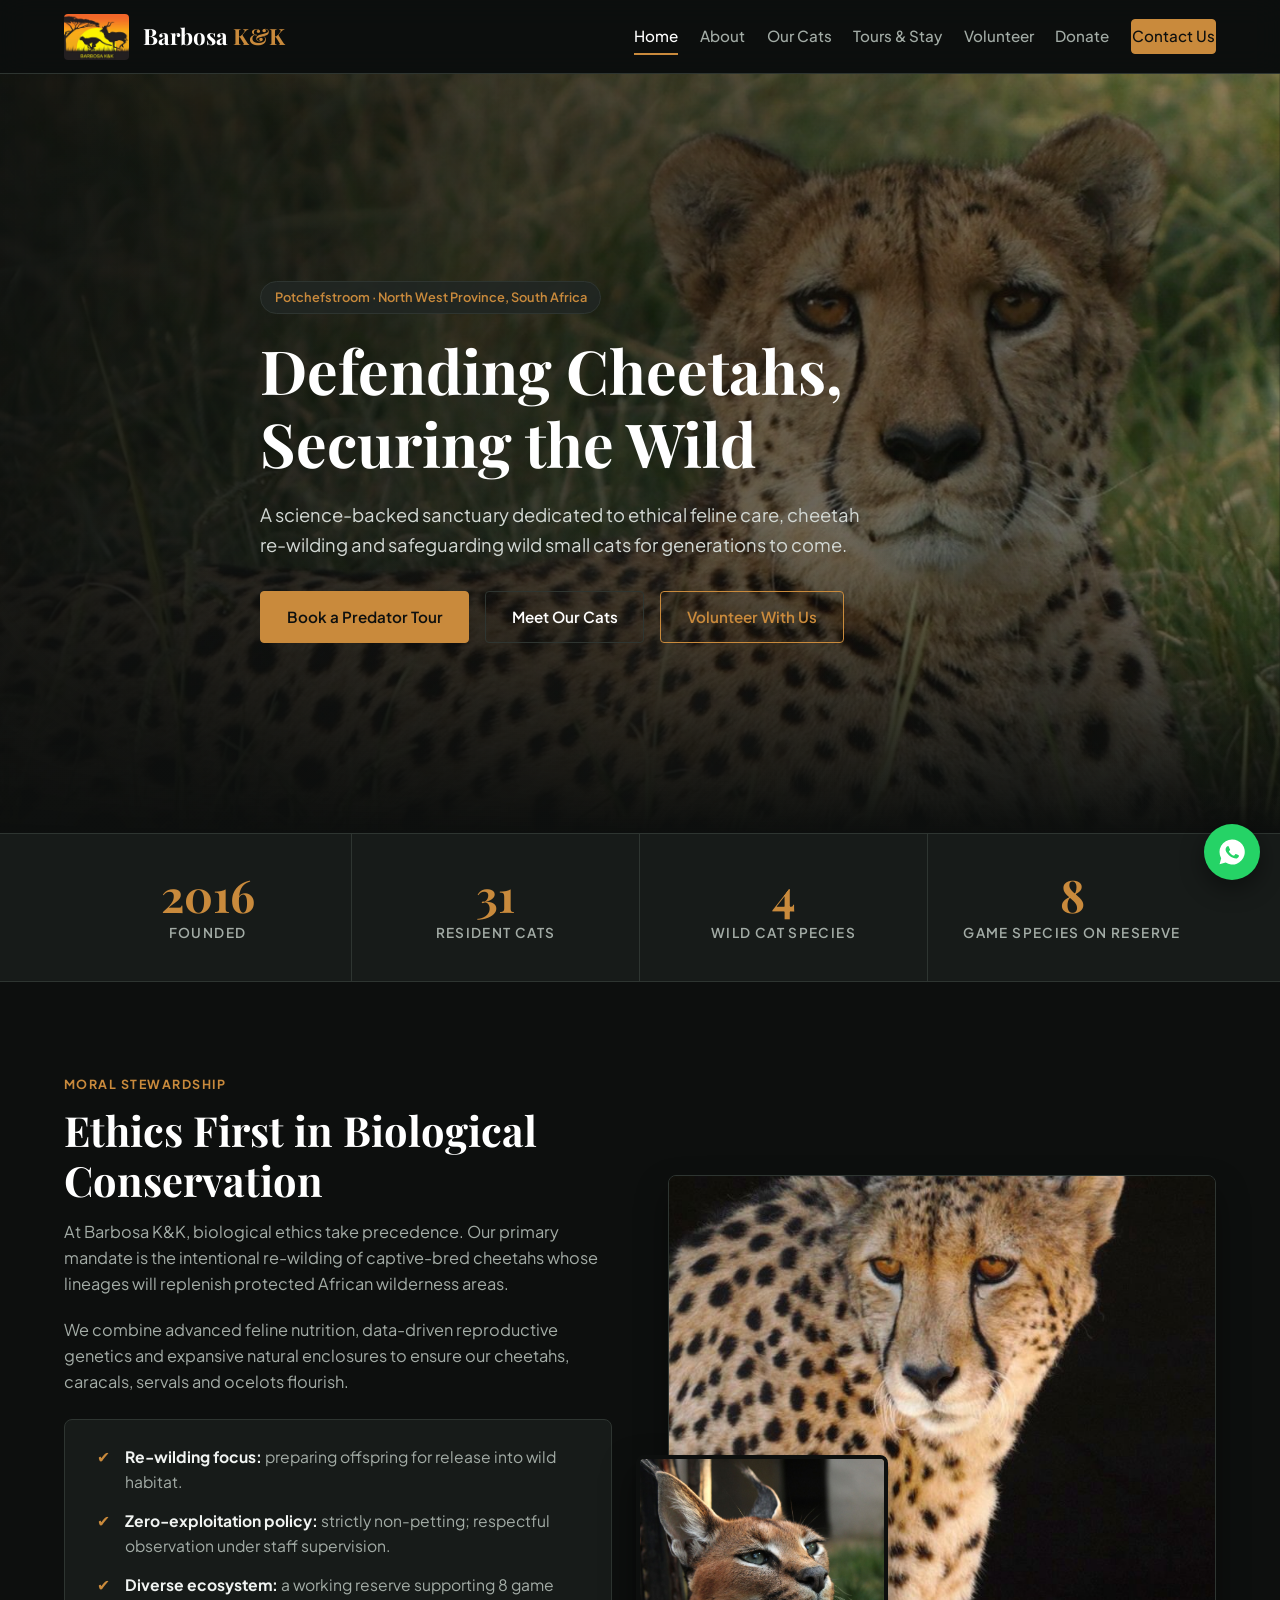
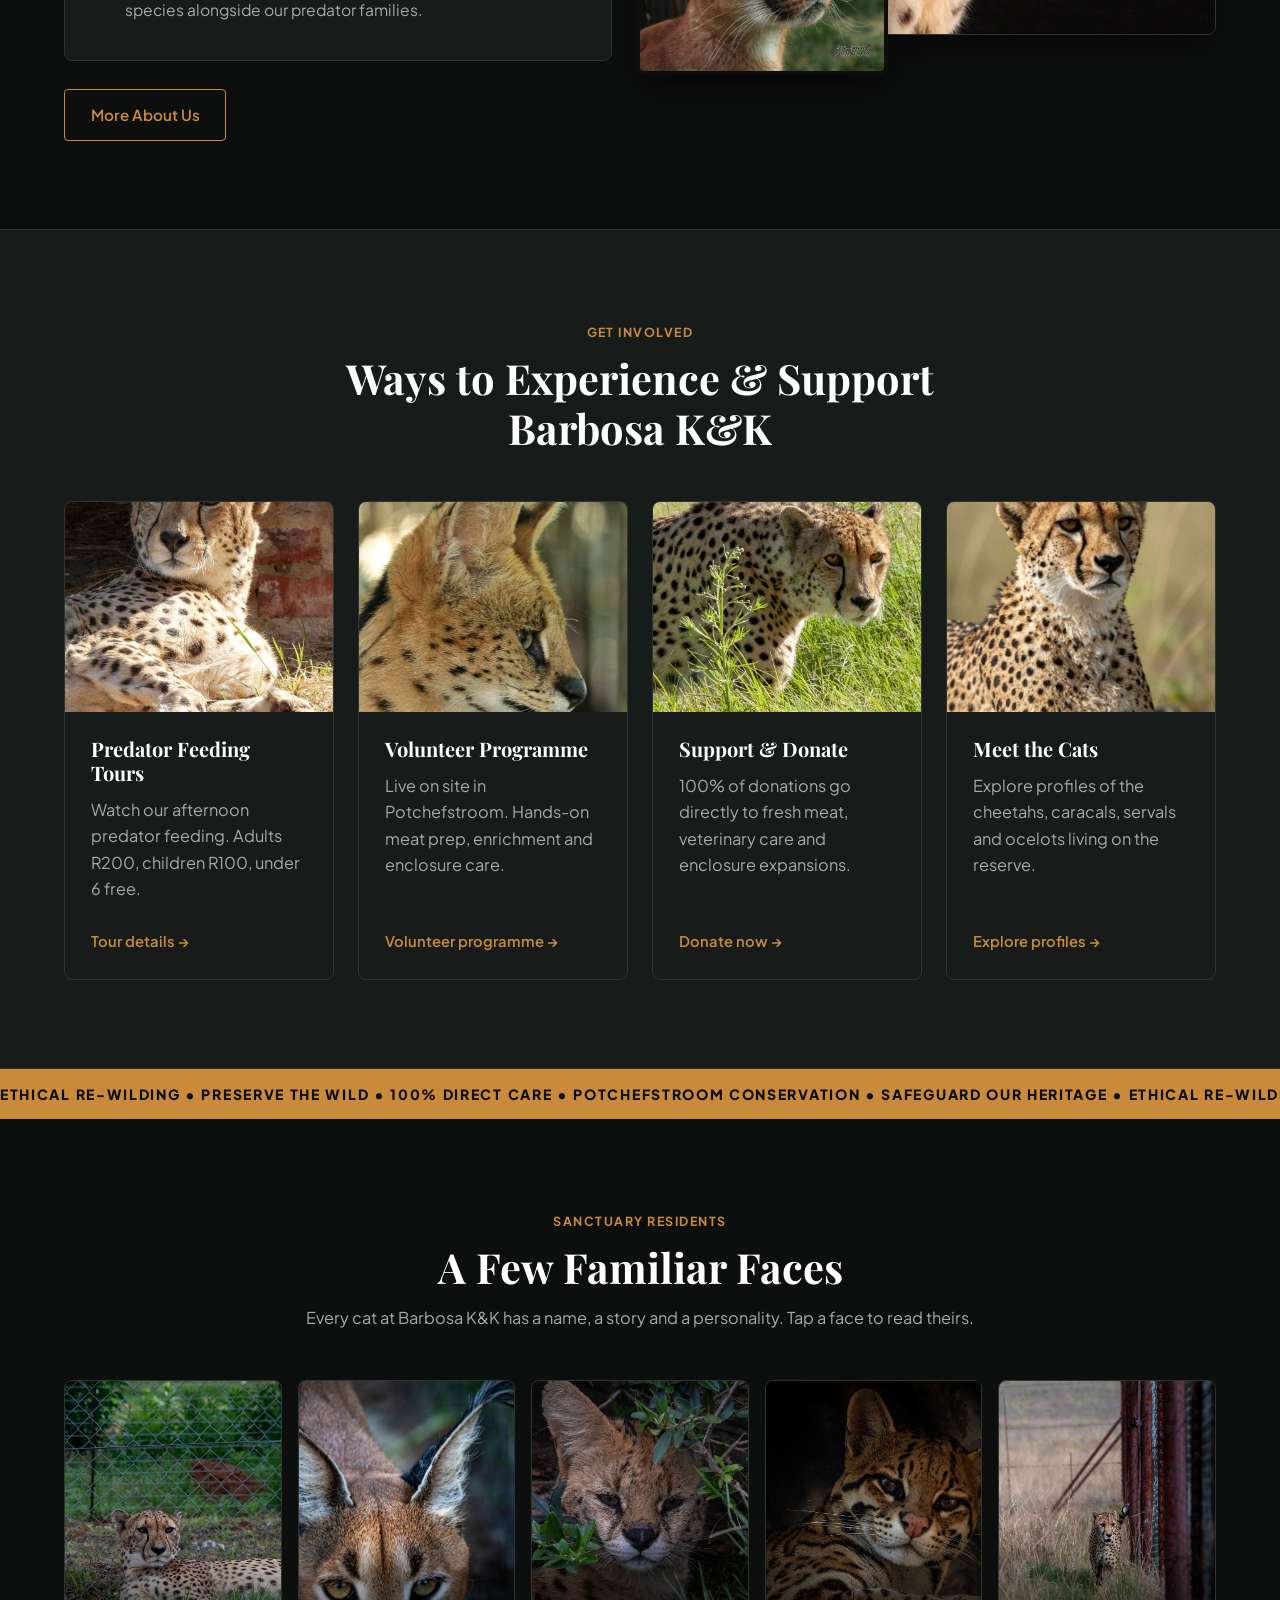
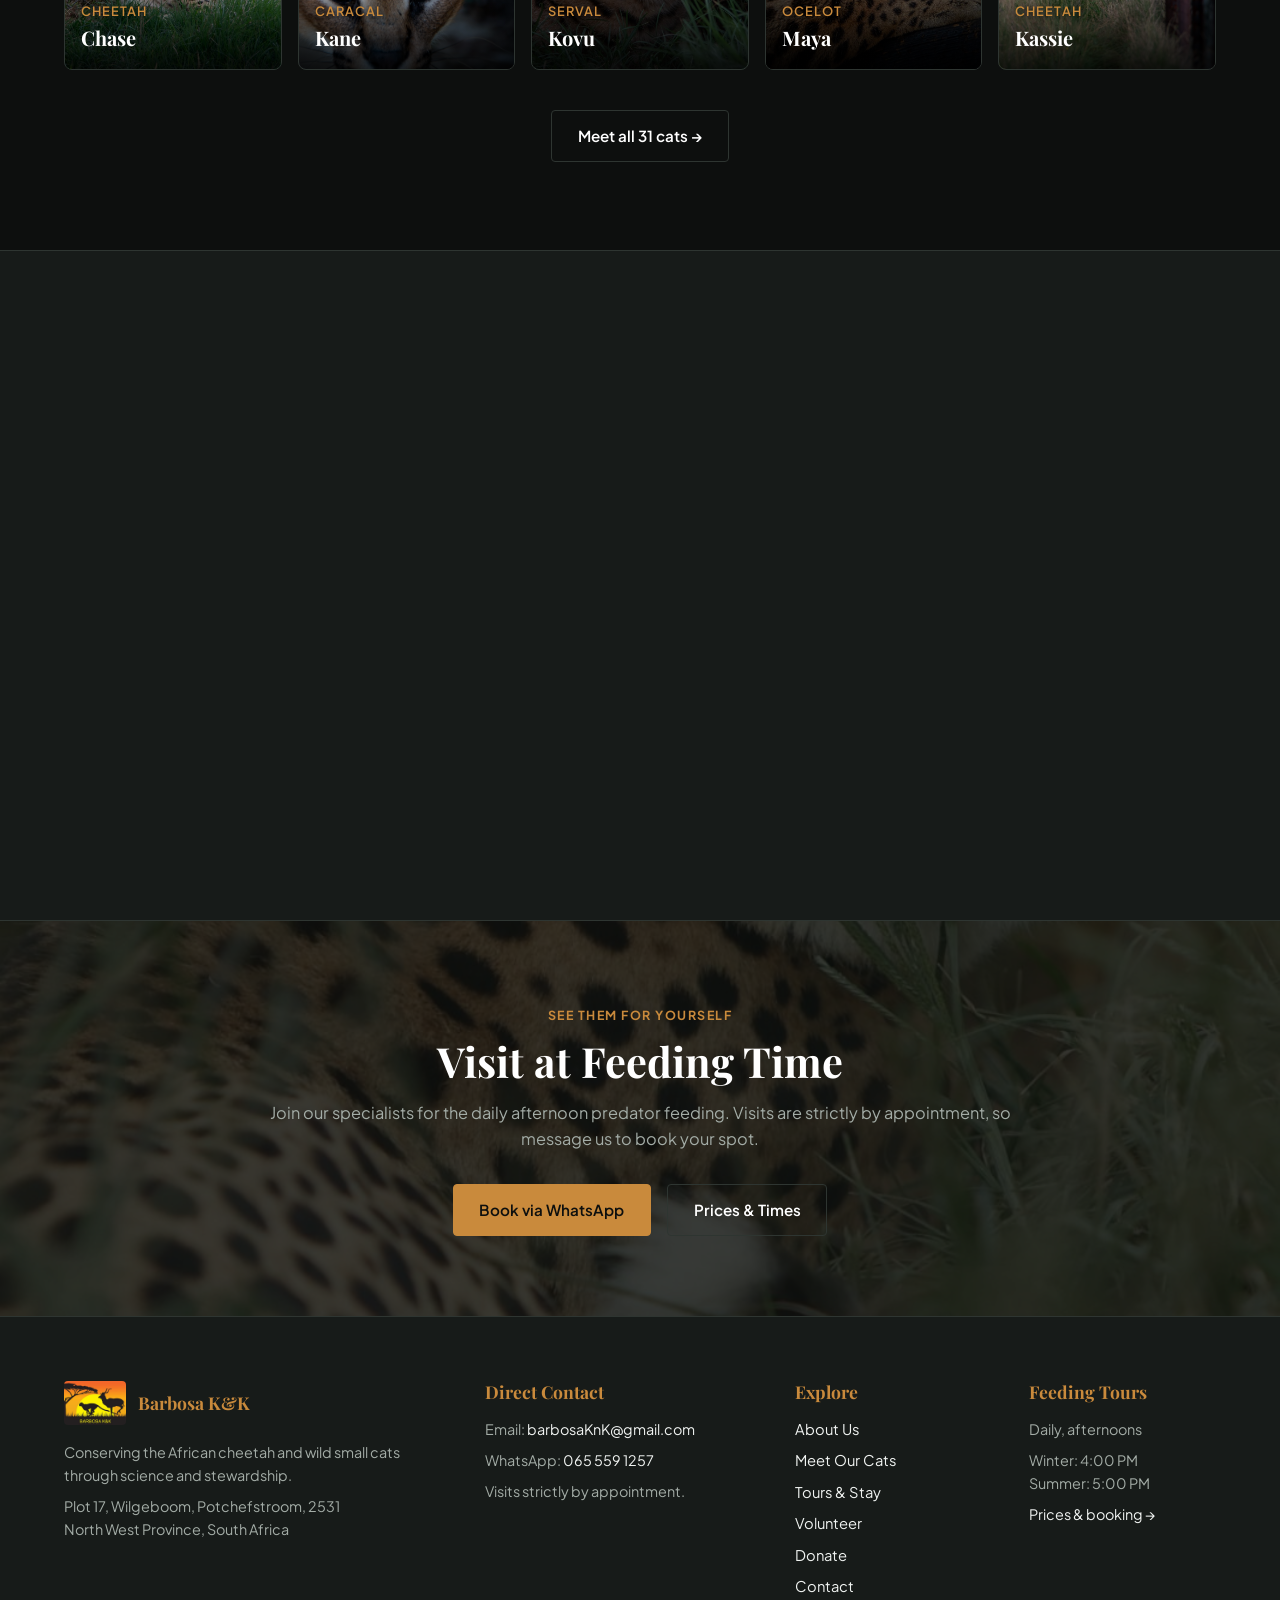
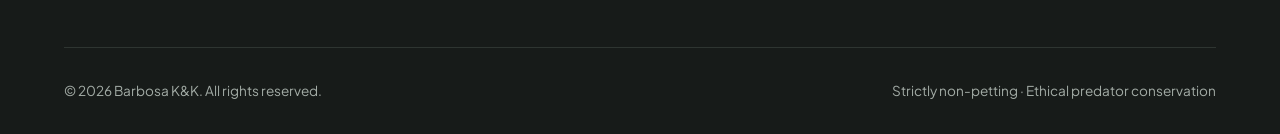
==== commit e61d1f09: "Split site into separate pages, add About page, shrink images - New pages: About, Meet Our Cats, Tou" ====
--- a/index.html
+++ b/index.html
@@ -1,741 +1,240 @@
 <!DOCTYPE html>
-<html lang="en">
+<html lang="en" class="no-js">
 <head>
   <meta charset="UTF-8" />
   <meta name="viewport" content="width=device-width, initial-scale=1.0" />
   <title>Barbosa K&amp;K | Predator Conservation, Breeding &amp; Sanctuary</title>
-  <meta name="description" content="Barbosa K&amp;K is a premier South African sanctuary and research reserve dedicated to cheetah re-wilding, predator rescue, and ethical conservation in Potchefstroom." />
-  <link rel="stylesheet" href="styles.css" />
+  <meta name="description" content="Barbosa K&amp;K is a South African sanctuary and research reserve in Potchefstroom dedicated to cheetah re-wilding, ethical predator care and the conservation of wild small cats." />
+  <meta name="theme-color" content="#0d0f0e" />
+  <link rel="icon" type="image/png" sizes="32x32" href="images/favicon-32.png" />
+  <link rel="apple-touch-icon" href="images/apple-touch-icon.png" />
+  <meta property="og:type" content="website" />
+  <meta property="og:site_name" content="Barbosa K&amp;K" />
+  <meta property="og:title" content="Barbosa K&amp;K | Predator Conservation, Breeding &amp; Sanctuary" />
+  <meta property="og:description" content="Barbosa K&amp;K is a South African sanctuary and research reserve in Potchefstroom dedicated to cheetah re-wilding, ethical predator care and the conservation of wild small cats." />
+  <meta property="og:image" content="https://chriz309.github.io/barbosa-knk/images/og-image.jpg" />
+  <meta property="og:url" content="https://chriz309.github.io/barbosa-knk/" />
+  <meta name="twitter:card" content="summary_large_image" />
   <link rel="preconnect" href="https://fonts.googleapis.com">
   <link rel="preconnect" href="https://fonts.gstatic.com" crossorigin>
   <link href="https://fonts.googleapis.com/css2?family=Plus+Jakarta+Sans:wght@300;400;500;600;700;800&family=Playfair+Display:ital,wght@0,600;0,700;1,600&display=swap" rel="stylesheet">
+  <link rel="stylesheet" href="styles.css" />
 </head>
 <body>
-
-  <!-- Navigation -->
+  <a class="skip-link" href="#main">Skip to content</a>
+
   <header class="site-header">
     <div class="container nav-wrap">
-      <a href="#home" class="brand-logo" onclick="switchView('home')">
-        <img src="images/logo.jpeg" alt="Barbosa K&amp;K Logo" class="brand-img" onerror="this.src='images/logo.png'" />
+      <a href="index.html" class="brand-logo" aria-label="Barbosa K&amp;K home">
+        <img src="images/logo.jpeg" alt="" class="brand-img" width="65" height="46" />
         <span>Barbosa <em>K&amp;K</em></span>
       </a>
-      <button class="mobile-toggle" id="mobileMenuBtn" aria-label="Toggle navigation">☰</button>
-      <nav class="nav-links" id="navLinks">
-        <a href="#about" onclick="navigateToSection('about')">About</a>
-        <a href="#cats" onclick="navigateToSection('cats')">Meet Our Cats</a>
-        <a href="#tours" onclick="navigateToSection('tours')">Tours &amp; Stay</a>
-        <a href="#volunteer" onclick="navigateToSection('volunteer')">Volunteer</a>
-        <a href="#donate" onclick="navigateToSection('donate')">Donate</a>
-        <a href="#contact" class="btn btn-nav" onclick="navigateToSection('contact')">Contact Us</a>
+      <button class="mobile-toggle" id="mobileMenuBtn" aria-label="Open menu" aria-expanded="false" aria-controls="navLinks">☰</button>
+      <nav class="nav-links" id="navLinks" aria-label="Main">
+        <a href="index.html" class="active" aria-current="page">Home</a>
+        <a href="about.html">About</a>
+        <a href="cats.html">Our Cats</a>
+        <a href="tours.html">Tours &amp; Stay</a>
+        <a href="volunteer.html">Volunteer</a>
+        <a href="donate.html">Donate</a>
+        <a href="contact.html" class="btn btn-nav">Contact Us</a>
       </nav>
     </div>
   </header>
 
-  <!-- Main View Container -->
-  <main>
-    <!-- ================= HOME / OVERVIEW SECTION ================= -->
-    <div id="home-view" class="page-view active">
-      
-      <!-- Hero Section -->
-      <section class="hero" id="home">
-        <div class="container hero-content">
-          <span class="badge">North West Province, South Africa</span>
-          <h1>Defending Cheetahs, Securing the Wild</h1>
-          <p>A science-backed sanctuary dedicated to ethical feline care, cheetah re-wilding, and safeguarding indigenous small predators for generations to come.</p>
-          <div class="hero-actions">
-            <button class="btn btn-primary" onclick="navigateToSection('tours')">Book a Predator Tour</button>
-            <button class="btn btn-secondary" onclick="navigateToSection('cats')">Meet Our Cats</button>
-            <button class="btn btn-accent-outline" onclick="navigateToSection('volunteer')">Volunteer With Us</button>
-          </div>
-        </div>
-      </section>
-
-      <!-- Mission Statement -->
-      <section id="about" class="section mission">
-        <div class="container grid-split">
-          <div class="mission-text">
-            <span class="eyebrow">Moral Stewardship</span>
-            <h2>Ethics First in Biological Conservation</h2>
-            <p>At Barbosa K&amp;K, biological ethics take precedence. Our primary mandate is the intentional re-wilding of captive-bred cheetahs whose lineages will replenish protected African wilderness areas.</p>
-            <p>We combine advanced feline nutrition, data-driven reproductive genetics, and expansive natural enclosures to ensure our cheetahs, caracals, servals, and ocelots flourish.</p>
-            <div class="mission-highlight-card">
-              <ul class="clean-list">
-                <li><strong>Re-wilding Focus:</strong> Preparing offspring for wild habitat release.</li>
-                <li><strong>Zero-Exploitation Policy:</strong> Strictly non-petting; respectful animal observation under staff supervision.</li>
-                <li><strong>Diverse Ecosystem:</strong> A functioning reserve supporting 8 game species alongside our predator families.</li>
-              </ul>
-            </div>
-          </div>
-          <div class="media-frame">
-            <img src="images/5.jpeg" alt="Cheetah in sanctuary habitat" class="rounded-img" />
-          </div>
-        </div>
-      </section>
-
-      <!-- Key Pillars / Programs -->
-      <section id="pillars" class="section pillars-section">
-        <div class="container">
-          <div class="section-header">
-            <span class="eyebrow">Get Involved</span>
-            <h2>Ways to Experience &amp; Support Barbosa K&amp;K</h2>
-          </div>
-          <div class="grid-cards">
-            
-            <div class="card">
-              <div class="card-img-wrap">
-                <img src="images/1.jpeg" alt="Cheetah tour encounter" />
-              </div>
-              <div class="card-body">
-                <h3>Predator Feeding Tours</h3>
-                <p>Witness dusk predator feeding sessions. Adults R200, Children R100, Under 6 Free.</p>
-                <button class="card-link-btn" onclick="navigateToSection('tours')">Tour Details &rarr;</button>
-              </div>
-            </div>
-
-            <div class="card">
-              <div class="card-img-wrap">
-                <img src="images/7.jpeg" alt="Volunteer working with cats" />
-              </div>
-              <div class="card-body">
-                <h3>Volunteering Hub</h3>
-                <p>Live on-site in Potchefstroom. Hands-on meat prep, enrichment, and enclosure care.</p>
-                <button class="card-link-btn" onclick="navigateToSection('volunteer')">Volunteer Program &rarr;</button>
-              </div>
-            </div>
-
-            <div class="card">
-              <div class="card-img-wrap">
-                <img src="images/17.jpeg" alt="Support predator nutrition" />
-              </div>
-              <div class="card-body">
-                <h3>Support &amp; Donate</h3>
-                <p>100% of donations directly buy fresh meat, veterinary care, and enclosure expansions.</p>
-                <button class="card-link-btn" onclick="navigateToSection('donate')">Donate Now &rarr;</button>
-              </div>
-            </div>
-
-            <div class="card">
-              <div class="card-img-wrap">
-                <img src="images/21.jpeg" alt="Meet our cat family" />
-              </div>
-              <div class="card-body">
-                <h3>Meet the Cats</h3>
-                <p>Explore profiles of our cheetahs, caracals, servals, and ocelots residing on the reserve.</p>
-                <button class="card-link-btn" onclick="navigateToSection('cats')">Explore Profiles &rarr;</button>
-              </div>
-            </div>
-
-          </div>
-        </div>
-      </section>
-
-      <!-- Dynamic Marquee -->
-      <div class="marquee" aria-hidden="true">
-        <div class="marquee-track">
-          <span>ETHICAL RE-WILDING &bull; PRESERVE THE WILD &bull; 100% DIRECT CARE &bull; POTCHEFSTROOM CONSERVATION &bull; SAFEGUARD OUR HERITAGE &bull; </span>
-          <span>ETHICAL RE-WILDING &bull; PRESERVE THE WILD &bull; 100% DIRECT CARE &bull; POTCHEFSTROOM CONSERVATION &bull; SAFEGUARD OUR HERITAGE &bull; </span>
-        </div>
-      </div>
-
-      <!-- ================= MEET OUR CATS SECTION ================= -->
-      <section id="cats" class="section cats-hub-section">
-        <div class="container">
-          <div class="section-header">
-            <span class="eyebrow">Sanctuary Inhabitants</span>
-            <h2>Meet Our Cats</h2>
-            <p>A closer look at our cheetahs, servals, caracals, and ocelots protected at Barbosa K&amp;K.</p>
-          </div>
-
-          <!-- Interactive Category Tabs -->
-          <div class="cat-tabs" role="tablist">
-            <button class="cat-tab-btn active" onclick="filterCatCategory('cheetahs')">🐆 Our Cheetahs</button>
-            <button class="cat-tab-btn" onclick="filterCatCategory('caracals')">🐱 Our Caracals</button>
-            <button class="cat-tab-btn" onclick="filterCatCategory('servals')">🐾 Our Servals</button>
-            <button class="cat-tab-btn" onclick="filterCatCategory('ocelots')">🌿 Our Ocelots</button>
-          </div>
-
-          <!-- Dynamic Subsection Description with Fur Patterns -->
-          <div class="cat-category-intro bg-cheetah" id="catCategoryIntro">
-            <div class="cat-category-content">
-              <h3 id="catCategoryTitle">Our Cheetahs</h3>
-              <p id="catCategoryDesc">Our flagship species and central focus for ethical re-wilding. Renowned for their incredible grace, agility, and sensitive nature, our cheetahs thrive in spacious natural bush camps designed to encourage instinctual behaviors.</p>
-            </div>
-          </div>
-
-          <!-- Dynamic Grid of Individual Cats -->
-          <div class="cat-profile-grid" id="catGridContainer">
-            <!-- Injected via JavaScript -->
-          </div>
-        </div>
-      </section>
-
-      <!-- Founder Section -->
-      <section id="story" class="section founder-section">
-        <div class="container">
-          <div class="founder-card-grid">
-            <div class="founder-media">
-              <img src="images/20.jpeg" alt="Dr. Diana du Cros with cheetah" class="founder-img" />
-            </div>
-            <div class="founder-text">
-              <span class="eyebrow">The Origin Story</span>
-              <h2>Dr. Diana du Cros</h2>
-              <p class="lead">A distinguished scientist in biology and protein biochemistry who redirected her life's work toward the protection of vulnerable predators.</p>
-              <p>Transitioning from specialized international research laboratories across the United States and Australia, Dr. du Cros established operations in Potchefstroom with an unambiguous mandate: halt the trajectory toward cheetah extinction.</p>
-              <p>In 2016, she dedicated her personal resources to establish Barbosa K&amp;K. Today, the facility serves as a benchmark for predator well-being, scientific breeding, and applied wildlife management.</p>
-            </div>
-          </div>
-        </div>
-      </section>
-
-      <!-- ================= TOURS & SAFARI SUITES SECTION ================= -->
-      <section id="tours" class="section tours-section">
-        <div class="container">
-          <div class="section-header">
-            <span class="eyebrow">Predator Feeding Experience &amp; Stays</span>
-            <h2>Visits, Tours &amp; Accommodation</h2>
-            <p>Experience the majesty of South Africa's predators responsibly under expert veterinary and caretaker supervision.</p>
-          </div>
-
-          <div class="grid-split">
-            <!-- Tour Pricing Card -->
-            <div class="pricing-card">
-              <span class="badge">Daily Afternoon Experience</span>
-              <h3>Predator Feeding Tour</h3>
-              <p>Join our specialists during daily feeding. Learn the distinctive dietary requirements, behaviors, and conservation status of our feline residents.</p>
-              
-              <div class="price-breakdown">
-                <div class="price-item">
-                  <span class="target">Adults (18+)</span>
-                  <span class="cost">R200</span>
-                </div>
-                <div class="price-item">
-                  <span class="target">Children (6 – 18)</span>
-                  <span class="cost">R100</span>
-                </div>
-                <div class="price-item highlight">
-                  <span class="target">Kids Under 6</span>
-                  <span class="cost">FREE</span>
-                </div>
-              </div>
-
-              <div class="tour-timings">
-                <strong>🕒 Tour Times:</strong>
-                <p>Starts at <strong>4:00 PM</strong> (Winter) or <strong>5:00 PM</strong> (Summer), scheduled according to ambient heat for predator comfort.</p>
-              </div>
-
-              <a href="https://wa.me/27655591257?text=Hi%20Barbosa%20KnK,%20I%20would%20like%20to%20book%20a%20Predator%20Feeding%20Tour." target="_blank" class="btn btn-primary btn-block">Book Tour via WhatsApp</a>
-            </div>
-
-            <!-- Safari Suites Card -->
-            <div class="pricing-card">
-              <span class="badge">Reserve Hospitality</span>
-              <h3>Safari Suites Accommodation</h3>
-              <p>Wake up to the sounds of the African bushveld. Our guest accommodation offers quiet surroundings nestled on the reserve grounds, complete with self-catering amenities.</p>
-              
-              <ul class="clean-list" style="margin: 1.5rem 0;">
-                <li>Comfortable on-reserve rooms surrounded by peaceful nature.</li>
-                <li>Weekly housekeeping and complete self-catering kitchen access.</li>
-                <li>Exclusive early morning atmosphere with 8 species of game animals.</li>
-                <li>Strict advance reservations to safeguard animal quiet hours.</li>
-              </ul>
-
-              <a href="#contact" class="btn btn-secondary btn-block" onclick="prefillContact('Safari Suites Booking')">Inquire About Stay Dates</a>
-            </div>
-          </div>
-        </div>
-      </section>
-
-      <!-- ================= VOLUNTEER PROGRAM SECTION ================= -->
-      <section id="volunteer" class="section volunteer-section">
-        <div class="container">
-          <div class="section-header">
-            <span class="eyebrow">Work Alongside Experts</span>
-            <h2>Barbosa K&amp;K Volunteer Programme</h2>
-            <p>Live, learn, and contribute on the front lines. <strong>Every cent raised through our volunteer program is directly allocated to meat purchases, specialized veterinary diets, small cat habitats, and cheetah enclosure construction.</strong></p>
-          </div>
-
-          <!-- Why We Do It Section -->
-          <div class="volunteer-why-box">
-            <h3>Why We Do It</h3>
-            <p>Our volunteer programme exists to directly support the intense daily demands of ethical predator re-wilding. By joining us, you provide essential hands-on labor and financial support that guarantees our cats receive optimal nutrition and habitat care. To ensure stability for our animals and meaningful training for our participants, <strong>the minimum duration for the volunteer programme is 1 week</strong>.</p>
-          </div>
-
-          <!-- Schedule Accordion / Box -->
-          <div class="schedule-container">
-            <div class="season-toggle-bar">
-              <span class="toggle-title">View Daily Working Routine:</span>
-              <div class="toggle-buttons">
-                <button class="season-btn active" id="winterBtn" onclick="toggleSeason('winter')">❄️ Winter Routine</button>
-                <button class="season-btn" id="summerBtn" onclick="toggleSeason('summer')">☀️ Summer Routine</button>
-              </div>
-            </div>
-
-            <!-- Winter Schedule -->
-            <div class="schedule-table-wrap active" id="winterSchedule">
-              <div class="schedule-header">
-                <h4>Winter Daily Timetable</h4>
-                <span class="schedule-note">Feeding time begins promptly at <strong>16:00</strong></span>
-              </div>
-              <div class="timeline-grid">
-                <div class="timeline-slot">
-                  <span class="time">07:30 – 09:00</span>
-                  <span class="desc">Morning enclosure rounds: clearing leftovers, collecting bowls, water inspection &amp; butchery prep.</span>
-                </div>
-                <div class="timeline-slot break">
-                  <span class="time">09:00 – 09:30</span>
-                  <span class="desc">Tea break and team regroup.</span>
-                </div>
-                <div class="timeline-slot">
-                  <span class="time">09:30 – 13:00</span>
-                  <span class="desc">Camp maintenance, game fence inspections, and invasive alien plant removal.</span>
-                </div>
-                <div class="timeline-slot break">
-                  <span class="time">13:00 – 14:00</span>
-                  <span class="desc">Lunch break at the Guest House.</span>
-                </div>
-                <div class="timeline-slot highlight-slot">
-                  <span class="time">14:00 – 17:00</span>
-                  <span class="desc">Afternoon task assignments. Final meat prep begins; <strong>predator feeding takes place at 16:00</strong>.</span>
-                </div>
-              </div>
-            </div>
-
-            <!-- Summer Schedule -->
-            <div class="schedule-table-wrap" id="summerSchedule">
-              <div class="schedule-header">
-                <h4>Summer Daily Timetable</h4>
-                <span class="schedule-note">Adjusted to avoid peak heat; cats eat at <strong>17:00</strong> when temperatures drop.</span>
-              </div>
-              <div class="timeline-grid">
-                <div class="timeline-slot">
-                  <span class="time">07:30 – 09:00</span>
-                  <span class="desc">Early cool-morning enclosure cleaning, sanitizing bowls, and butchery prep.</span>
-                </div>
-                <div class="timeline-slot break">
-                  <span class="time">09:00 – 09:30</span>
-                  <span class="desc">Tea break and shade rest.</span>
-                </div>
-                <div class="timeline-slot">
-                  <span class="time">09:30 – 13:00</span>
-                  <span class="desc">Field maintenance and reserve duties before midday heat.</span>
-                </div>
-                <div class="timeline-slot break">
-                  <span class="time">13:00 – 15:00</span>
-                  <span class="desc">Extended midday heat break to stay rested and protected from hot summer sun.</span>
-                </div>
-                <div class="timeline-slot highlight-slot">
-                  <span class="time">15:00 – 18:00</span>
-                  <span class="desc">Late afternoon work shift. Final feeding preparation starts; <strong>predator feeding takes place at 17:00</strong>.</span>
-                </div>
-              </div>
-            </div>
-            
-            <p class="schedule-footer-note"><em>* Note: Volunteers operate 7 days a week, with off-time on Saturdays from 12:00 to feeding time, and Sunday afternoons following morning rounds.</em></p>
-          </div>
-
-          <!-- South Africa vs International Pricing Comparison -->
-          <div class="volunteer-comparison-grid">
-            <div class="vol-card">
-              <h3>🇿🇦 South African Volunteers</h3>
-              <div class="vol-price">
-                <span class="fee-label">Programme Fee:</span><br>
-                R700 <span>/ day</span>
-              </div>
-              <p>Specially subsidized placement fee for local wildlife caretakers and conservation students.</p>
-              <ul class="clean-list">
-                <li>Includes comfortable reserve guest house accommodation.</li>
-                <li>Contribution to running costs, enclosures, and veterinary nutrition.</li>
-                <li>Valid South African Medical Aid required.</li>
-                <li>Full payment confirms your placement on selected dates.</li>
-              </ul>
-              <a href="#contact" class="btn btn-secondary btn-block" onclick="prefillContact('South African Volunteer Application')">Apply (SA National)</a>
-            </div>
-
-            <div class="vol-card featured">
-              <span class="badge">International Applicants</span>
-              <h3>🌍 International Volunteers</h3>
-              <div class="vol-price">
-                <span class="fee-label">Programme Fee:</span><br>
-                R800 <span>/ day</span>
-              </div>
-              <p>Immersive African wildlife conservation experience for global volunteers.</p>
-              <ul class="clean-list">
-                <li>Includes guest house accommodation &amp; purchased groceries/meals.</li>
-                <li>Direct contribution to cat food, enclosure builds, and meat supplies.</li>
-                <li>International travel and medical insurance required.</li>
-                <li>50% deposit secures placement following initial evaluation document.</li>
-              </ul>
-              <a href="#contact" class="btn btn-primary btn-block" onclick="prefillContact('International Volunteer Application')">Apply (International)</a>
-            </div>
-          </div>
-        </div>
-      </section>
-
-      <!-- ================= DONATIONS SECTION ================= -->
-      <section id="donate" class="section donate-section">
-        <div class="container">
-          <div class="donate-box">
-            <span class="eyebrow">Fuel Our Conservation</span>
-            <h2>Direct-Impact Donations</h2>
-            <p class="donate-lead">We operate with lean overhead and transparent stewardship. Every South African Rand or foreign contribution directly purchases quality game meat, veterinary care, and anti-predator perimeter fencing.</p>
-
-            <div class="impact-grid">
-              <div class="impact-item">
-                <h4>🥩 Predator Meat &amp; Nutrition</h4>
-                <p>Purchasing fresh game cuts and whole poultry needed to maintain lean muscle and natural feline digestive health.</p>
-              </div>
-              <div class="impact-item">
-                <h4>🌿 Small Cat Habitats</h4>
-                <p>Enriching serval, caracal, and ocelot enclosures with natural logs, water pools, and high vantage climbing frames.</p>
-              </div>
-              <div class="impact-item">
-                <h4>🩺 Dedicated Veterinary Care</h4>
-                <p>Vaccinations, reproductive assessments, regular parasite treatments, and 24/7 wildlife emergency standby.</p>
-              </div>
-            </div>
-
-            <div class="donate-card-actions">
-              <div class="bank-details-card">
-                <h3>Direct EFT / Bank Transfer Support</h3>
-                <p>To transfer support directly or discuss monthly food sponsorship, please reach out via our finance desk:</p>
-                <div class="contact-pill-list">
-                  <a href="mailto:barbosaKnK@gmail.com?subject=Donation%20Inquiry" class="contact-pill">✉️ barbosaKnK@gmail.com</a>
-                  <a href="https://wa.me/27655591257?text=Hi%20Barbosa%20KnK,%20I%20would%20like%20to%20make%20a%20donation%20or%20sponsor%20meat." target="_blank" class="contact-pill">💬 WhatsApp: 065 559 1257</a>
-                </div>
-              </div>
-            </div>
-          </div>
-        </div>
-      </section>
-
-      <!-- ================= CONTACT & MAP SECTION ================= -->
-      <section id="contact" class="section contact-section">
-        <div class="container grid-split">
-          
-          <div class="contact-info">
-            <span class="eyebrow">Plan Your Visit</span>
-            <h2>Find Us in Potchefstroom</h2>
-            <p>Visits and tours are strictly by prior appointment to safeguard the welfare and quiet privacy of our re-wilding camps.</p>
-            
-            <div class="location-details">
-              <div class="detail-row">
-                <strong>📍 Reserve Address:</strong>
-                <p>Plot 17, Wilgeboom, Potchefstroom, 2531, North West Province, South Africa</p>
-              </div>
-              <div class="detail-row">
-                <strong>✉️ Email Address:</strong>
-                <p><a href="mailto:barbosaKnK@gmail.com">barbosaKnK@gmail.com</a></p>
-              </div>
-              <div class="detail-row">
-                <strong>💬 WhatsApp &amp; Calls:</strong>
-                <p><a href="https://wa.me/27655591257" target="_blank">065 559 1257</a></p>
-              </div>
-            </div>
-
-            <!-- Google Maps Embed Pin -->
-            <div class="map-embed-container">
-              <iframe 
-                title="Barbosa K&amp;K Location Map"
-                src="https://maps.google.com/maps?q=Plot+17+Wilgeboom+Potchefstroom+2531&t=&z=13&ie=UTF8&iwloc=&output=embed"
-                width="100%" 
-                height="280" 
-                style="border:0; border-radius: 8px;" 
-                allowfullscreen="" 
-                loading="lazy" 
-                referrerpolicy="no-referrer-when-downgrade">
-              </iframe>
-            </div>
-          </div>
-
-          <div class="form-card">
-            <h3 style="margin-bottom: 1.5rem;">Send Us a Message</h3>
-            <form action="https://api.web3forms.com/submit" method="POST" class="inquiry-form">
-              <input type="hidden" name="access_key" value="YOUR_ACCESS_KEY_HERE">
-              
-              <div class="form-row">
-                <div class="form-group">
-                  <label for="first-name">First Name *</label>
-                  <input type="text" id="first-name" name="first_name" required placeholder="John" />
-                </div>
-                <div class="form-group">
-                  <label for="last-name">Last Name *</label>
-                  <input type="text" id="last-name" name="last_name" required placeholder="Doe" />
-                </div>
-              </div>
-
-              <div class="form-group">
-                <label for="email">Email Address *</label>
-                <input type="email" id="email" name="email" required placeholder="john@example.com" />
-              </div>
-
-              <div class="form-group">
-                <label for="phone">Phone Number (WhatsApp)</label>
-                <input type="tel" id="phone" name="phone" placeholder="+27 65 559 1257" />
-              </div>
-
-              <div class="form-group">
-                <label for="topic">Inquiry Type</label>
-                <select id="topic" name="inquiry_type" class="custom-select">
-                  <option value="Tours">Predator Feeding Tour</option>
-                  <option value="Volunteer">Volunteer Programme</option>
-                  <option value="Safari Suites">Safari Suites Accommodation</option>
-                  <option value="Donation">Donation / Meat Sponsorship</option>
-                  <option value="General">General Inquiry</option>
-                </select>
-              </div>
-
-              <div class="form-group">
-                <label for="message">Message *</label>
-                <textarea id="message" name="message" rows="4" required placeholder="Tell us about your requested dates, number of guests, or inquiry..."></textarea>
-              </div>
-
-              <button type="submit" class="btn btn-primary btn-block">Submit Inquiry</button>
-            </form>
-          </div>
-
-        </div>
-      </section>
-
+  <main id="main">
+
+    <section class="hero">
+      <div class="hero-slides" aria-hidden="true">
+        <img src="images/17.jpeg" alt="" class="active" />
+        <img src="images/6.jpeg" alt="" />
+        <img src="images/4.jpeg" alt="" />
+      </div>
+      <div class="container hero-content">
+        <span class="badge">Potchefstroom &middot; North West Province, South Africa</span>
+        <h1>Defending Cheetahs, Securing the Wild</h1>
+        <p>A science-backed sanctuary dedicated to ethical feline care, cheetah re-wilding and safeguarding wild small cats for generations to come.</p>
+        <div class="hero-actions">
+          <a class="btn btn-primary" href="tours.html">Book a Predator Tour</a>
+          <a class="btn btn-secondary" href="cats.html">Meet Our Cats</a>
+          <a class="btn btn-accent-outline" href="volunteer.html">Volunteer With Us</a>
+        </div>
+      </div>
+    </section>
+
+    <section class="stats-strip" aria-label="Barbosa K&amp;K at a glance">
+      <div class="container stats-grid">
+        <div class="stat"><span class="stat-num">2016</span><span class="stat-label">Founded</span></div>
+        <div class="stat"><span class="stat-num" data-count="31">31</span><span class="stat-label">Resident cats</span></div>
+        <div class="stat"><span class="stat-num" data-count="4">4</span><span class="stat-label">Wild cat species</span></div>
+        <div class="stat"><span class="stat-num" data-count="8">8</span><span class="stat-label">Game species on reserve</span></div>
+      </div>
+    </section>
+
+    <section class="section mission">
+      <div class="container grid-split">
+        <div class="mission-text reveal">
+          <span class="eyebrow">Moral Stewardship</span>
+          <h2>Ethics First in Biological Conservation</h2>
+          <p>At Barbosa K&amp;K, biological ethics take precedence. Our primary mandate is the intentional re-wilding of captive-bred cheetahs whose lineages will replenish protected African wilderness areas.</p>
+          <p>We combine advanced feline nutrition, data-driven reproductive genetics and expansive natural enclosures to ensure our cheetahs, caracals, servals and ocelots flourish.</p>
+          <div class="highlight-card">
+            <ul class="clean-list">
+              <li><strong>Re-wilding focus:</strong> preparing offspring for release into wild habitat.</li>
+              <li><strong>Zero-exploitation policy:</strong> strictly non-petting; respectful observation under staff supervision.</li>
+              <li><strong>Diverse ecosystem:</strong> a working reserve supporting 8 game species alongside our predator families.</li>
+            </ul>
+          </div>
+          <a href="about.html" class="btn btn-accent-outline" style="margin-top:1.75rem">More About Us</a>
+        </div>
+        <div class="media-stack reveal">
+          <img src="images/5.jpeg" alt="Cheetah looking into the camera" class="rounded-img" />
+          <img src="images/2.jpeg" alt="Caracal close-up" class="float-img" loading="lazy" />
+        </div>
+      </div>
+    </section>
+
+    <section class="section section-alt">
+      <div class="container">
+        <div class="section-header reveal">
+          <span class="eyebrow">Get Involved</span>
+          <h2>Ways to Experience &amp; Support Barbosa K&amp;K</h2>
+        </div>
+        <div class="grid-cards">
+          <a class="card reveal" href="tours.html">
+            <div class="card-img-wrap"><img src="images/3.jpeg" alt="Cheetah resting in the shade" loading="lazy" /></div>
+            <div class="card-body">
+              <h3>Predator Feeding Tours</h3>
+              <p>Watch our afternoon predator feeding. Adults R200, children R100, under 6 free.</p>
+              <span class="card-link">Tour details &rarr;</span>
+            </div>
+          </a>
+          <a class="card reveal" href="volunteer.html">
+            <div class="card-img-wrap"><img src="images/7.jpeg" alt="Serval profile" loading="lazy" /></div>
+            <div class="card-body">
+              <h3>Volunteer Programme</h3>
+              <p>Live on site in Potchefstroom. Hands-on meat prep, enrichment and enclosure care.</p>
+              <span class="card-link">Volunteer programme &rarr;</span>
+            </div>
+          </a>
+          <a class="card reveal" href="donate.html">
+            <div class="card-img-wrap"><img src="images/8.jpeg" alt="Cheetah walking through long grass" loading="lazy" /></div>
+            <div class="card-body">
+              <h3>Support &amp; Donate</h3>
+              <p>100% of donations go directly to fresh meat, veterinary care and enclosure expansions.</p>
+              <span class="card-link">Donate now &rarr;</span>
+            </div>
+          </a>
+          <a class="card reveal" href="cats.html">
+            <div class="card-img-wrap"><img src="images/21.jpeg" alt="Cheetah portrait" loading="lazy" /></div>
+            <div class="card-body">
+              <h3>Meet the Cats</h3>
+              <p>Explore profiles of the cheetahs, caracals, servals and ocelots living on the reserve.</p>
+              <span class="card-link">Explore profiles &rarr;</span>
+            </div>
+          </a>
+        </div>
+      </div>
+    </section>
+
+    <div class="marquee" aria-hidden="true">
+      <div class="marquee-track">
+        <span>ETHICAL RE-WILDING &bull; PRESERVE THE WILD &bull; 100% DIRECT CARE &bull; POTCHEFSTROOM CONSERVATION &bull; SAFEGUARD OUR HERITAGE &bull; </span>
+        <span>ETHICAL RE-WILDING &bull; PRESERVE THE WILD &bull; 100% DIRECT CARE &bull; POTCHEFSTROOM CONSERVATION &bull; SAFEGUARD OUR HERITAGE &bull; </span>
+      </div>
     </div>
+
+    <section class="section">
+      <div class="container">
+        <div class="section-header reveal">
+          <span class="eyebrow">Sanctuary Residents</span>
+          <h2>A Few Familiar Faces</h2>
+          <p>Every cat at Barbosa K&amp;K has a name, a story and a personality. Tap a face to read theirs.</p>
+        </div>
+        <div class="featured-cats reveal">
+          <a class="featured-cat" href="cats.html?cat=Chase#cheetahs"><img src="images/Chase.jpg" alt="Chase the cheetah" loading="lazy" style="object-position:60% 60%" /><div class="featured-cat-label"><span>Cheetah</span><strong>Chase</strong></div></a>
+          <a class="featured-cat" href="cats.html?cat=Kane#caracals"><img src="images/Kane.jpg" alt="Kane the caracal" loading="lazy" /><div class="featured-cat-label"><span>Caracal</span><strong>Kane</strong></div></a>
+          <a class="featured-cat" href="cats.html?cat=Kovu#servals"><img src="images/Kovu.jpg" alt="Kovu the serval" loading="lazy" /><div class="featured-cat-label"><span>Serval</span><strong>Kovu</strong></div></a>
+          <a class="featured-cat" href="cats.html?cat=Maya#ocelots"><img src="images/Maya.jpg" alt="Maya the ocelot" loading="lazy" style="object-position:40% 50%" /><div class="featured-cat-label"><span>Ocelot</span><strong>Maya</strong></div></a>
+          <a class="featured-cat" href="cats.html?cat=Kassie#cheetahs"><img src="images/Kassie.jpg" alt="Kassie the cheetah" loading="lazy" style="object-position:55% 60%" /><div class="featured-cat-label"><span>Cheetah</span><strong>Kassie</strong></div></a>
+        </div>
+        <div class="text-center" style="margin-top:2.5rem"><a class="btn btn-secondary" href="cats.html">Meet all 31 cats &rarr;</a></div>
+      </div>
+    </section>
+
+    <section class="section section-alt">
+      <div class="container">
+        <div class="founder-card-grid reveal">
+          <div class="founder-media">
+            <img src="images/20.jpeg" alt="Dr. Diana du Cros with a cheetah" class="founder-img" loading="lazy" />
+          </div>
+          <div class="founder-text">
+            <span class="eyebrow">The Origin Story</span>
+            <h2>Dr. Diana du Cros</h2>
+            <p class="lead">A scientist in biology and protein biochemistry who redirected her life's work toward protecting vulnerable predators.</p>
+            <p>After years in research laboratories in the United States and Australia, Dr. du Cros set up in Potchefstroom with one clear mandate: halt the trajectory toward cheetah extinction. In 2016 she committed her personal resources to establishing Barbosa K&amp;K.</p>
+            <a href="about.html" class="btn btn-primary">Read Our Story</a>
+          </div>
+        </div>
+      </div>
+    </section>
+
+    <section class="cta-band" style="background-image:url('images/19.jpeg')">
+      <div class="container reveal">
+        <span class="eyebrow">See Them For Yourself</span>
+        <h2>Visit at Feeding Time</h2>
+        <p>Join our specialists for the daily afternoon predator feeding. Visits are strictly by appointment, so message us to book your spot.</p>
+        <div class="hero-actions">
+          <a class="btn btn-primary" href="https://wa.me/27655591257?text=Hi%20Barbosa%20KnK%2C%20I%20would%20like%20to%20book%20a%20Predator%20Feeding%20Tour." target="_blank" rel="noopener">Book via WhatsApp</a>
+          <a class="btn btn-secondary" href="tours.html">Prices &amp; Times</a>
+        </div>
+      </div>
+    </section>
+
   </main>
 
-  <!-- Interactive Cat Detail Modal -->
-  <div class="modal-overlay" id="catModal" aria-hidden="true" onclick="closeCatModal(event)">
-    <div class="modal-box" onclick="event.stopPropagation()">
-      <button class="modal-close" onclick="closeCatModal()">&times;</button>
-      <div class="modal-body">
-        <div class="modal-img-wrap" id="modalImgWrap">
-          <!-- Image injected here via JS -->
-        </div>
-        <div class="modal-info">
-          <span class="badge" id="modalCatCategory">Cheetah</span>
-          <h2 id="modalCatName">Cat Name</h2>
-          <p class="modal-gender" id="modalCatGender">Gender</p>
-          <hr class="divider">
-          <h4>Personality &amp; Story</h4>
-          <p id="modalCatTrait" class="modal-trait">Trait description</p>
-        </div>
-      </div>
-    </div>
-  </div>
-
-  <!-- Global Footer with Contact Info -->
   <footer class="site-footer">
     <div class="container footer-content">
-      
       <div class="footer-contact-bar">
         <div class="footer-col">
-          <h4>Barbosa K&amp;K</h4>
-          <p class="tagline">Conserving the African Cheetah through Science &amp; Stewardship.</p>
-          <p>Plot 17, Wilgeboom, Potchefstroom, 2531</p>
+          <div class="footer-brand"><img src="images/logo.jpeg" alt="" /><h4 style="margin:0">Barbosa K&amp;K</h4></div>
+          <p>Conserving the African cheetah and wild small cats through science and stewardship.</p>
+          <p>Plot 17, Wilgeboom, Potchefstroom, 2531<br>North West Province, South Africa</p>
         </div>
         <div class="footer-col">
           <h4>Direct Contact</h4>
           <p>Email: <a href="mailto:barbosaKnK@gmail.com">barbosaKnK@gmail.com</a></p>
-          <p>WhatsApp: <a href="https://wa.me/27655591257" target="_blank">065 559 1257</a></p>
+          <p>WhatsApp: <a href="https://wa.me/27655591257" target="_blank" rel="noopener">065 559 1257</a></p>
+          <p>Visits strictly by appointment.</p>
         </div>
         <div class="footer-col">
           <h4>Explore</h4>
           <div class="footer-quick-links">
-            <a href="#tours" onclick="navigateToSection('tours')">Feeding Tours</a>
-            <a href="#volunteer" onclick="navigateToSection('volunteer')">Volunteering</a>
-            <a href="#donate" onclick="navigateToSection('donate')">Donate</a>
-            <a href="#cats" onclick="navigateToSection('cats')">Our Cats</a>
-          </div>
-        </div>
-      </div>
-
+            <a href="about.html">About Us</a>
+            <a href="cats.html">Meet Our Cats</a>
+            <a href="tours.html">Tours &amp; Stay</a>
+            <a href="volunteer.html">Volunteer</a>
+            <a href="donate.html">Donate</a>
+            <a href="contact.html">Contact</a>
+          </div>
+        </div>
+        <div class="footer-col">
+          <h4>Feeding Tours</h4>
+          <p>Daily, afternoons</p>
+          <p>Winter: 4:00 PM<br>Summer: 5:00 PM</p>
+          <p><a href="tours.html">Prices &amp; booking &rarr;</a></p>
+        </div>
+      </div>
       <div class="footer-bottom-copy">
-        <p>&copy; 2026 Barbosa K&amp;K. All rights reserved.</p>
-      </div>
-
+        <p>&copy; <span data-year>2026</span> Barbosa K&amp;K. All rights reserved.</p>
+        <p>Strictly non-petting &middot; Ethical predator conservation</p>
+      </div>
     </div>
   </footer>
 
-  <!-- Script for Interactive Functionality and Cat Data -->
-  <script>
-    const catDatabase = {
-      cheetahs: {
-        title: "Our Cheetahs",
-        desc: "Our flagship species and central focus for ethical re-wilding. Renowned for their incredible grace, agility, and sensitive nature, our cheetahs thrive in spacious natural bush camps designed to encourage instinctual behaviors.",
-        bgClass: "bg-cheetah",
-        members: [
-          { name: "Katabi", gender: "Male", img: "", trait: "Gentle and observant male, son of Katja." },
-          { name: "Chase", gender: "Female", img: "images/Chase.jpg", trait: "She has a short tail. Her tail bone died when she was a cub and it therefore stopped growing." },
-          { name: "Katja", gender: "Female", img: "", trait: "She is our most talkative cheetah during feeding time. She is also the wildest. Mother of Katabi and Keisha." },
-          { name: "Kassie", gender: "Male", img: "images/Kassie.jpg", trait: "His tail broke when he was a cub where his mom sat on it. The tail grew skew which is now used as a play toy for him." },
-          { name: "Max", gender: "Male", img: "", trait: "The tip of his tail is fluffier compared to the other cheetahs making it look like a white 'pom-pom'." },
-          { name: "Keisha", gender: "Female", img: "", trait: "She is smaller than Max. Highly inquisitive and agile daughter of Katja." }
-        ]
-      },
-      caracals: {
-        title: "Our Caracals",
-        desc: "Characterized by their striking tufted ears, reddish coats, and phenomenal jumping abilities. Our caracal enclosures provide dense brush shelter and high perches matching their native habits.",
-        bgClass: "bg-caracal",
-        members: [
-          { name: "Kane", gender: "Male", img: "", trait: "Shy but our friendliest caracal." },
-          { name: "Kitsie", gender: "Female", img: "", trait: "She has a smaller and more petite face than Kazana and middle child. Youngest sister of middle child and Kazana." },
-          { name: "Kezana", gender: "Female", img: "", trait: "The oldest sister of middle child and Kitsie." },
-          { name: "Middle child", gender: "Female", img: "", trait: "Have an older sister, Kazana, and a younger sister, Kitsie." },
-          { name: "Kara", gender: "Female", img: "", trait: "Also known as cranky boots due to being the crankiest. She is the grandma of Kitsie, Kazana and middle child." },
-          { name: "Kanae", gender: "Female", img: "", trait: "Kara’s daughter. The mother of the babies (Kitsie, Kazana and middle child)." },
-          { name: "Mia", gender: "Female", img: "", trait: "Spirited daughter of Lulu." },
-          { name: "Lulu", gender: "Female", img: "", trait: "Mia’s protective and poised mother." }
-        ]
-      },
-      servals: {
-        title: "Our Servals",
-        desc: "Known for having the longest legs and largest ears relative to their body size of any cat. Our servals enjoy tall savannah grass settings that stimulate their hearing and jumping agility.",
-        bgClass: "bg-serval",
-        members: [
-          { name: "Kovu", gender: "Male", img: "images/Kovu.jpg", trait: "Alert, observant, and prominent presence at Barbosa K&K." },
-          { name: "Kai", gender: "Male", img: "images/Kai.jpg", trait: "His tail is bent." },
-          { name: "Kera", gender: "Female", img: "", trait: "Graceful and sleek hunter with calm composure." },
-          { name: "Zea", gender: "Female", img: "", trait: "Quiet, watchful, and highly attuned to early morning feeding rounds." },
-          { name: "Chase", gender: "Male", img: "", trait: "His left eye is smaller than his right eye." },
-          { name: "Kian", gender: "Male", img: "", trait: "Energetic and quick-footed during feeding routines." },
-          { name: "Zoe", gender: "Female", img: "", trait: "Inquisitive and curious explorer of her natural grass enclosure." },
-          { name: "Pheonix", gender: "Male", img: "", trait: "Bulkier than Kre." },
-          { name: "Kre", gender: "Male", img: "", trait: "Agile, slender, and very swift." },
-          { name: "Kita", gender: "Female", img: "", trait: "Daughter of Kiara. Playful and fast learner." },
-          { name: "Kiara", gender: "Female", img: "", trait: "Mother of Kita. Wise and confident resident." }
-        ]
-      },
-      ocelots: {
-        title: "Our Ocelots",
-        desc: "Masters of camouflage with magnificent rosette-patterned coats. Barbosa K&K provides enriched treetop canopies and sheltered hideouts that support their climbing instincts.",
-        bgClass: "bg-ocelot",
-        members: [
-          { name: "Moka", gender: "Male", img: "", trait: "Confident climber who loves observing visitors from upper branches." },
-          { name: "Mara", gender: "Female", img: "", trait: "Stealthy, serene, and loves secluded canopy spots." },
-          { name: "Minka", gender: "Female", img: "", trait: "Playful nature and distinctive coat rosettes." },
-          { name: "Maya", gender: "Female", img: "images/Maya.jpg", trait: "Curious and bright-eyed resident." },
-          { name: "Manu", gender: "Male", img: "", trait: "Strong, tree-loving male with great climbing agility." },
-          { name: "Mafiki", gender: "Male", img: "", trait: "Inquisitive and playful male with a calm disposition." }
-        ]
-      }
-    };
-
-    let currentCategory = 'cheetahs';
-
-    function filterCatCategory(categoryKey) {
-      currentCategory = categoryKey;
-      const data = catDatabase[categoryKey];
-      
-      // Update Tab Styles
-      document.querySelectorAll('.cat-tab-btn').forEach(btn => btn.classList.remove('active'));
-      const activeBtn = Array.from(document.querySelectorAll('.cat-tab-btn')).find(b => b.innerText.toLowerCase().includes(categoryKey));
-      if (activeBtn) activeBtn.classList.add('active');
-
-      // Update Subheading & Background Pattern
-      const introBox = document.getElementById('catCategoryIntro');
-      introBox.className = 'cat-category-intro ' + data.bgClass;
-      
-      document.getElementById('catCategoryTitle').innerText = data.title;
-      document.getElementById('catCategoryDesc').innerText = data.desc;
-
-      // Build Profile Cards
-      const container = document.getElementById('catGridContainer');
-      container.innerHTML = '';
-
-      data.members.forEach((cat, index) => {
-        const card = document.createElement('div');
-        card.className = 'cat-card';
-        card.onclick = () => openCatModal(categoryKey, index);
-
-        // Check if image exists, otherwise load placeholder with text
-        const imageHtml = cat.img 
-            ? `<img src="${cat.img}" alt="${cat.name}" loading="lazy" />` 
-            : `<div class="cat-placeholder"><span>📷<br>Photo Coming Soon</span></div>`;
-
-        card.innerHTML = `
-          <div class="cat-card-img-wrap">
-            ${imageHtml}
-            <span class="cat-badge">${cat.gender}</span>
-          </div>
-          <div class="cat-card-details">
-            <h3>${cat.name}</h3>
-            <p class="cat-preview-trait">${cat.trait || 'Protected resident at Barbosa K&K sanctuary.'}</p>
-            <span class="cat-view-btn">View Profile &rarr;</span>
-          </div>
-        `;
-        container.appendChild(card);
-      });
-    }
-
-    // Modal Interaction
-    function openCatModal(categoryKey, index) {
-      const cat = catDatabase[categoryKey].members[index];
-      
-      const modalImgWrap = document.getElementById('modalImgWrap');
-      if (cat.img) {
-          modalImgWrap.innerHTML = `<img src="${cat.img}" alt="${cat.name}" />`;
-      } else {
-          modalImgWrap.innerHTML = `<div class="cat-placeholder modal-placeholder"><span>📷<br>Photo Coming Soon</span></div>`;
-      }
-
-      document.getElementById('modalCatName').innerText = cat.name;
-      document.getElementById('modalCatCategory').innerText = catDatabase[categoryKey].title.replace('Our ', '');
-      document.getElementById('modalCatGender').innerText = `Gender: ${cat.gender}`;
-      document.getElementById('modalCatTrait').innerText = cat.trait || 'A cherished wild cat in our re-wilding and ethical breeding programme.';
-
-      const modal = document.getElementById('catModal');
-      modal.classList.add('show');
-      modal.setAttribute('aria-hidden', 'false');
-    }
-
-    function closeCatModal(e) {
-      const modal = document.getElementById('catModal');
-      modal.classList.remove('show');
-      modal.setAttribute('aria-hidden', 'true');
-    }
-
-    function toggleSeason(season) {
-      const winterBtn = document.getElementById('winterBtn');
-      const summerBtn = document.getElementById('summerBtn');
-      const winterSchedule = document.getElementById('winterSchedule');
-      const summerSchedule = document.getElementById('summerSchedule');
-
-      if (season === 'winter') {
-        winterBtn.classList.add('active');
-        summerBtn.classList.remove('active');
-        winterSchedule.classList.add('active');
-        summerSchedule.classList.remove('active');
-      } else {
-        summerBtn.classList.add('active');
-        winterBtn.classList.remove('active');
-        summerSchedule.classList.add('active');
-        winterSchedule.classList.remove('active');
-      }
-    }
-
-    function prefillContact(subjectText) {
-      const topicSelect = document.getElementById('topic');
-      const messageField = document.getElementById('message');
-      if (subjectText.includes('Volunteer')) {
-        topicSelect.value = 'Volunteer';
-      } else if (subjectText.includes('Safari')) {
-        topicSelect.value = 'Safari Suites';
-      }
-      messageField.value = `Hello Barbosa K&K, I would like to inquire about: ${subjectText}.`;
-      navigateToSection('contact');
-    }
-
-    function navigateToSection(id) {
-      const el = document.getElementById(id);
-      if (el) {
-        el.scrollIntoView({ behavior: 'smooth' });
-      }
-      document.getElementById('navLinks').classList.remove('open');
-    }
-
-    document.getElementById('mobileMenuBtn').addEventListener('click', () => {
-      document.getElementById('navLinks').classList.toggle('open');
-    });
-
-    document.addEventListener('DOMContentLoaded', () => {
-      filterCatCategory('cheetahs');
-    });
-  </script>
+  <a class="whatsapp-float" href="https://wa.me/27655591257" target="_blank" rel="noopener" aria-label="Chat with us on WhatsApp"><svg viewBox="0 0 24 24" aria-hidden="true"><path d="M12 2a10 10 0 0 0-8.66 15l-1.3 4.76 4.88-1.28A10 10 0 1 0 12 2zm5.2 13.9c-.22.62-1.28 1.18-1.77 1.23-.47.06-.92.22-3.1-.65-2.6-1.03-4.27-3.68-4.4-3.85-.13-.17-1.05-1.4-1.05-2.67s.67-1.9.9-2.16c.24-.26.52-.33.7-.33h.5c.16 0 .38-.06.6.46.22.53.75 1.83.82 1.96.06.13.1.29.02.46-.09.17-.13.28-.26.43l-.39.45c-.13.13-.27.27-.12.53.15.26.68 1.12 1.46 1.81 1 .89 1.85 1.17 2.11 1.3.26.13.42.11.57-.07.16-.17.66-.77.83-1.03.17-.27.35-.22.58-.13.24.08 1.52.72 1.78.85.26.13.43.2.5.3.06.12.06.66-.16 1.29z"/></svg></a>
+  <button class="back-to-top" id="backToTop" aria-label="Back to top">↑</button>
+
+  <script src="script.js"></script>
 </body>
-</html>+</html>
--- a/styles.css
+++ b/styles.css
@@ -1,3 +1,6 @@
+/* =========================================================
+   Barbosa K&K — shared stylesheet for every page
+   ========================================================= */
 :root {
   --color-bg: #0d0f0e;
   --color-surface: #171b19;
@@ -7,1146 +10,667 @@
   --color-text-muted: #a3aca6;
   --color-accent: #c98a3c;
   --color-accent-hover: #dc9a47;
+  --color-accent-soft: rgba(201, 138, 60, 0.12);
+  --color-success: #6fbf73;
   --font-sans: 'Plus Jakarta Sans', system-ui, -apple-system, sans-serif;
   --font-serif: 'Playfair Display', Georgia, serif;
-}
-
-* {
-  box-sizing: border-box;
-  margin: 0;
-  padding: 0;
-}
+  --radius: 8px;
+  --header-h: 76px;
+}
+
+* { box-sizing: border-box; margin: 0; padding: 0; }
 
 html {
   scroll-behavior: smooth;
+  scroll-padding-top: calc(var(--header-h) + 1rem);
   font-family: var(--font-sans);
   background-color: var(--color-bg);
   color: var(--color-text-main);
   line-height: 1.6;
 }
 
-.container {
-  width: 90%;
-  max-width: 1200px;
-  margin: 0 auto;
-}
-
-/* Typography */
-h1, h2, h3, h4 {
-  font-family: var(--font-serif);
-  color: #ffffff;
-  line-height: 1.2;
-}
-
-h1 {
-  font-size: clamp(2.3rem, 5vw, 3.8rem);
-  margin-bottom: 1.25rem;
-}
-
-h2 {
-  font-size: clamp(1.85rem, 3.5vw, 2.6rem);
-  margin-bottom: 0.85rem;
-}
-
-p {
-  color: var(--color-text-muted);
-  margin-bottom: 1.25rem;
-  font-size: 1.02rem;
-}
+body { background-color: var(--color-bg); overflow-x: hidden; }
+
+img { max-width: 100%; display: block; }
+
+a { color: var(--color-accent); }
+
+:focus-visible { outline: 2px solid var(--color-accent); outline-offset: 3px; }
+
+.container { width: 90%; max-width: 1200px; margin: 0 auto; }
+
+.skip-link {
+  position: absolute; left: -9999px; top: 0;
+  background: var(--color-accent); color: #000; padding: 0.6rem 1rem; z-index: 2000;
+}
+.skip-link:focus { left: 1rem; top: 1rem; }
+
+/* ---------- Typography ---------- */
+h1, h2, h3, h4 { font-family: var(--font-serif); color: #fff; line-height: 1.2; }
+h1 { font-size: clamp(2.3rem, 5vw, 3.8rem); margin-bottom: 1.25rem; }
+h2 { font-size: clamp(1.85rem, 3.5vw, 2.6rem); margin-bottom: 0.85rem; }
+h3 { font-size: 1.35rem; }
+p { color: var(--color-text-muted); margin-bottom: 1.25rem; font-size: 1.02rem; }
+strong { color: var(--color-text-main); }
 
 .eyebrow {
-  display: inline-block;
-  text-transform: uppercase;
-  font-size: 0.78rem;
-  font-weight: 700;
-  letter-spacing: 0.12em;
-  color: var(--color-accent);
-  margin-bottom: 0.65rem;
-}
-
-/* Header & Nav */
+  display: inline-block; text-transform: uppercase; font-size: 0.78rem; font-weight: 700;
+  letter-spacing: 0.12em; color: var(--color-accent); margin-bottom: 0.65rem;
+}
+.lead { font-size: 1.15rem; color: var(--color-text-main); }
+.text-center { text-align: center; }
+
+/* ---------- Header & Nav ---------- */
 .site-header {
-  position: sticky;
-  top: 0;
-  z-index: 100;
-  background-color: rgba(13, 15, 14, 0.96);
-  backdrop-filter: blur(14px);
+  position: sticky; top: 0; z-index: 100;
+  background-color: rgba(13, 15, 14, 0.92);
+  backdrop-filter: blur(14px); -webkit-backdrop-filter: blur(14px);
   border-bottom: 1px solid var(--color-border);
   padding: 0.85rem 0;
-}
-
-.nav-wrap {
-  display: flex;
-  align-items: center;
-  justify-content: space-between;
-}
+  transition: box-shadow 0.3s ease, padding 0.3s ease;
+}
+.site-header.scrolled { box-shadow: 0 8px 24px rgba(0,0,0,0.45); padding: 0.55rem 0; }
+
+.nav-wrap { display: flex; align-items: center; justify-content: space-between; gap: 1rem; }
 
 .brand-logo {
-  display: flex;
-  align-items: center;
-  gap: 0.85rem;
-  text-decoration: none;
-  font-family: var(--font-serif);
-  font-size: 1.4rem;
-  font-weight: 700;
-  color: #fff;
-}
-
-.brand-img {
-  height: 46px;
-  width: auto;
-  border-radius: 4px;
-}
-
-.brand-logo em {
-  font-style: normal;
-  color: var(--color-accent);
-}
-
-.nav-links {
-  display: flex;
-  gap: 1.4rem;
-  align-items: center;
-}
-
+  display: flex; align-items: center; gap: 0.85rem; text-decoration: none;
+  font-family: var(--font-serif); font-size: 1.4rem; font-weight: 700; color: #fff; flex-shrink: 0;
+}
+.brand-img { height: 46px; width: auto; border-radius: 4px; }
+.brand-logo em { font-style: normal; color: var(--color-accent); }
+
+.nav-links { display: flex; gap: 1.35rem; align-items: center; }
 .nav-links a {
-  color: var(--color-text-muted);
-  text-decoration: none;
-  font-size: 0.95rem;
-  font-weight: 500;
-  transition: color 0.2s ease;
-}
-
-.nav-links a:hover {
-  color: #fff;
-}
+  color: var(--color-text-muted); text-decoration: none; font-size: 0.95rem; font-weight: 500;
+  transition: color 0.2s ease; position: relative; padding: 0.25rem 0;
+}
+.nav-links a:not(.btn)::after {
+  content: ""; position: absolute; left: 0; right: 100%; bottom: -2px; height: 2px;
+  background: var(--color-accent); transition: right 0.25s ease;
+}
+.nav-links a:hover { color: #fff; }
+.nav-links a:not(.btn):hover::after,
+.nav-links a.active::after { right: 0; }
+.nav-links a.active { color: #fff; }
 
 .mobile-toggle {
-  display: none;
-  background: transparent;
-  border: none;
-  color: #fff;
-  font-size: 1.8rem;
-  cursor: pointer;
-}
-
-/* Buttons */
+  display: none; background: transparent; border: 1px solid var(--color-border); border-radius: 6px;
+  color: #fff; font-size: 1.4rem; width: 44px; height: 44px; cursor: pointer;
+}
+
+/* ---------- Buttons ---------- */
 .btn {
-  display: inline-block;
-  padding: 0.8rem 1.6rem;
-  border-radius: 4px;
-  font-weight: 600;
-  font-size: 0.95rem;
-  text-decoration: none;
-  cursor: pointer;
-  transition: all 0.2s ease;
-  text-align: center;
-  border: 1px solid transparent;
-}
-
-.btn-primary {
-  background-color: var(--color-accent);
-  color: #0d0f0e;
-  border-color: var(--color-accent);
-}
-
-.btn-primary:hover {
-  background-color: var(--color-accent-hover);
-  border-color: var(--color-accent-hover);
-  transform: translateY(-1px);
-}
-
-.btn-secondary {
-  background-color: transparent;
-  color: #fff;
-  border: 1px solid var(--color-border);
-}
-
-.btn-secondary:hover {
-  background-color: var(--color-surface-elevated);
-  border-color: #666;
-}
-
-.btn-accent-outline {
-  background-color: transparent;
-  color: var(--color-accent);
-  border: 1px solid var(--color-accent);
-}
-
-.btn-accent-outline:hover {
-  background-color: var(--color-accent);
-  color: #000;
-}
-
-.btn-nav {
-  padding: 0.5rem 1.1rem;
-  background: var(--color-surface-elevated);
-  border: 1px solid var(--color-border);
-  color: #fff !important;
-}
-
-.btn-block {
-  width: 100%;
-}
-
-/* Hero */
+  display: inline-block; padding: 0.8rem 1.6rem; border-radius: 4px; font-weight: 600;
+  font-size: 0.95rem; text-decoration: none; cursor: pointer; transition: all 0.2s ease;
+  text-align: center; border: 1px solid transparent; font-family: inherit;
+}
+.btn-primary { background-color: var(--color-accent); color: #0d0f0e; border-color: var(--color-accent); }
+.btn-primary:hover { background-color: var(--color-accent-hover); border-color: var(--color-accent-hover); transform: translateY(-1px); }
+.btn-secondary { background-color: transparent; color: #fff; border: 1px solid var(--color-border); }
+.btn-secondary:hover { background-color: var(--color-surface-elevated); border-color: #666; }
+.btn-accent-outline { background-color: transparent; color: var(--color-accent); border: 1px solid var(--color-accent); }
+.btn-accent-outline:hover { background-color: var(--color-accent); color: #000; }
+.btn-nav { padding: 0.5rem 1.1rem; background: var(--color-accent); border: 1px solid var(--color-accent); color: #0d0f0e !important; }
+.btn-nav:hover { background: var(--color-accent-hover); }
+.btn-nav.active { box-shadow: 0 0 0 2px rgba(201,138,60,0.35); }
+.btn-block { width: 100%; }
+
+/* ---------- Hero (home) ---------- */
 .hero {
-  padding: 8.5rem 0 6.5rem;
-  background: linear-gradient(180deg, rgba(13, 15, 14, 0.75) 0%, rgba(13, 15, 14, 0.96) 100%),
-              url('images/17.jpeg') center/cover no-repeat;
+  position: relative; min-height: min(88vh, 760px); display: flex; align-items: center;
+  padding: 7rem 0 6rem; overflow: hidden; border-bottom: 1px solid var(--color-border);
+}
+.hero-slides { position: absolute; inset: 0; z-index: 0; }
+.hero-slides img {
+  position: absolute; inset: 0; width: 100%; height: 100%; object-fit: cover;
+  opacity: 0; transition: opacity 1.6s ease; transform: scale(1.08);
+}
+.hero-slides img.active { opacity: 1; animation: kenburns 9s ease-out forwards; }
+@keyframes kenburns { from { transform: scale(1.08); } to { transform: scale(1); } }
+.hero::after {
+  content: ""; position: absolute; inset: 0; z-index: 1;
+  background: linear-gradient(90deg, rgba(13,15,14,0.94) 0%, rgba(13,15,14,0.72) 45%, rgba(13,15,14,0.35) 100%),
+              linear-gradient(180deg, rgba(13,15,14,0) 60%, rgba(13,15,14,1) 100%);
+}
+.hero-content { position: relative; z-index: 2; max-width: 760px; }
+.hero-content p { font-size: 1.15rem; color: #d3d9d5; max-width: 620px; }
+
+.badge {
+  display: inline-block; background-color: rgba(33, 38, 35, 0.9); border: 1px solid var(--color-border);
+  color: var(--color-accent); font-size: 0.8rem; padding: 0.35rem 0.85rem; border-radius: 50px;
+  margin-bottom: 1.25rem; font-weight: 600;
+}
+.hero-actions { display: flex; flex-wrap: wrap; gap: 1rem; margin-top: 2rem; }
+
+/* ---------- Page hero (inner pages) ---------- */
+.page-hero {
+  position: relative; padding: 7rem 0 4.5rem; overflow: hidden;
   border-bottom: 1px solid var(--color-border);
-}
-
-.hero-content {
-  max-width: 820px;
-}
-
-.badge {
-  display: inline-block;
-  background-color: rgba(33, 38, 35, 0.9);
-  border: 1px solid var(--color-border);
-  color: var(--color-accent);
-  font-size: 0.8rem;
-  padding: 0.35rem 0.85rem;
-  border-radius: 50px;
-  margin-bottom: 1.25rem;
-  font-weight: 600;
-}
-
-.hero-actions {
-  display: flex;
-  flex-wrap: wrap;
-  gap: 1rem;
-  margin-top: 2rem;
-}
-
-/* Sections */
-.section {
-  padding: 5.5rem 0;
-}
-
-.grid-split {
-  display: grid;
-  grid-template-columns: 1fr 1fr;
-  gap: 3.5rem;
-  align-items: center;
-}
+  background-size: cover; background-position: center;
+}
+.page-hero::before {
+  content: ""; position: absolute; inset: 0;
+  background: linear-gradient(180deg, rgba(13,15,14,0.78) 0%, rgba(13,15,14,0.96) 100%);
+}
+.page-hero .container { position: relative; z-index: 1; }
+.page-hero h1 { margin-bottom: 0.75rem; }
+.page-hero p { max-width: 680px; font-size: 1.12rem; color: #c9d0cb; margin-bottom: 0; }
+.breadcrumbs { font-size: 0.85rem; margin-bottom: 1rem; color: var(--color-text-muted); }
+.breadcrumbs a { color: var(--color-text-muted); text-decoration: none; }
+.breadcrumbs a:hover { color: var(--color-accent); }
+.breadcrumbs span { margin: 0 0.4rem; opacity: 0.6; }
+
+/* ---------- Sections ---------- */
+.section { padding: 5.5rem 0; }
+.section-alt { background-color: var(--color-surface); border-top: 1px solid var(--color-border); border-bottom: 1px solid var(--color-border); }
+.section-header { text-align: center; max-width: 720px; margin: 0 auto 3rem; }
+
+.grid-split { display: grid; grid-template-columns: 1fr 1fr; gap: 3.5rem; align-items: center; }
+.grid-split.align-start { align-items: start; }
 
 .rounded-img {
-  width: 100%;
-  height: 480px;
-  object-fit: cover;
-  object-position: center;
-  border-radius: 8px;
-  border: 1px solid var(--color-border);
-  box-shadow: 0 16px 32px rgba(0,0,0,0.4);
-}
-
-.mission-highlight-card {
-  background-color: var(--color-surface);
-  border: 1px solid var(--color-border);
-  padding: 1.5rem 2rem;
-  border-radius: 8px;
-  margin-top: 1.5rem;
-}
-
-.clean-list {
-  list-style: none;
-}
-
-.clean-list li {
-  position: relative;
-  padding-left: 1.75rem;
-  margin-bottom: 0.85rem;
-  color: var(--color-text-muted);
-  font-size: 0.98rem;
-}
-
-.clean-list li::before {
-  content: "✔";
-  position: absolute;
-  left: 0;
-  color: var(--color-accent);
-}
-
-/* Grid Action Cards */
-.section-header {
-  text-align: center;
-  max-width: 700px;
-  margin: 0 auto 3rem;
-}
-
-.grid-cards {
-  display: grid;
-  grid-template-columns: repeat(auto-fit, minmax(250px, 1fr));
-  gap: 1.5rem;
-}
-
+  width: 100%; height: 480px; object-fit: cover; object-position: center; border-radius: var(--radius);
+  border: 1px solid var(--color-border); box-shadow: 0 16px 32px rgba(0,0,0,0.4);
+}
+
+.media-stack { position: relative; }
+.media-stack .rounded-img { height: 460px; }
+.media-stack .float-img {
+  position: absolute; width: 46%; height: 220px; object-fit: cover; bottom: -2.5rem; left: -2rem;
+  border-radius: var(--radius); border: 4px solid var(--color-bg); box-shadow: 0 16px 32px rgba(0,0,0,0.5);
+}
+
+.highlight-card, .mission-highlight-card {
+  background-color: var(--color-surface); border: 1px solid var(--color-border);
+  padding: 1.5rem 2rem; border-radius: var(--radius); margin-top: 1.5rem;
+}
+
+.clean-list { list-style: none; }
+.clean-list li { position: relative; padding-left: 1.75rem; margin-bottom: 0.85rem; color: var(--color-text-muted); font-size: 0.98rem; }
+.clean-list li::before { content: "✔"; position: absolute; left: 0; color: var(--color-accent); }
+
+/* ---------- Stats strip ---------- */
+.stats-strip { border-bottom: 1px solid var(--color-border); background: var(--color-surface); }
+.stats-grid { display: grid; grid-template-columns: repeat(4, 1fr); }
+.stat { padding: 2.25rem 1rem; text-align: center; border-right: 1px solid var(--color-border); }
+.stat:last-child { border-right: none; }
+.stat-num { display: block; font-family: var(--font-serif); font-size: clamp(2rem, 4vw, 2.8rem); color: var(--color-accent); font-weight: 700; line-height: 1.1; }
+.stat-label { font-size: 0.85rem; text-transform: uppercase; letter-spacing: 0.1em; color: var(--color-text-muted); font-weight: 600; }
+
+/* ---------- Cards ---------- */
+.grid-cards { display: grid; grid-template-columns: repeat(auto-fit, minmax(250px, 1fr)); gap: 1.5rem; }
 .card {
-  background-color: var(--color-surface);
-  border: 1px solid var(--color-border);
-  border-radius: 8px;
-  overflow: hidden;
-  display: flex;
-  flex-direction: column;
-  transition: transform 0.25s ease, border-color 0.25s ease;
-}
-
-.card:hover {
-  transform: translateY(-4px);
-  border-color: var(--color-accent);
-}
-
-.card-img-wrap {
-  width: 100%;
-  height: 200px;
-  overflow: hidden;
-}
-
-.card-img-wrap img {
-  width: 100%;
-  height: 100%;
-  object-fit: cover;
-  object-position: center;
-  transition: transform 0.3s ease;
-}
-
-.card:hover .card-img-wrap img {
-  transform: scale(1.05);
-}
-
-.card-body {
-  padding: 1.6rem;
-  display: flex;
-  flex-direction: column;
-  flex-grow: 1;
-}
-
-.card-body h3 {
-  font-size: 1.25rem;
-  margin-bottom: 0.75rem;
-}
-
-.card-link-btn {
-  background: transparent;
-  border: none;
-  color: var(--color-accent);
-  font-weight: 600;
-  font-size: 0.92rem;
-  margin-top: auto;
-  cursor: pointer;
-  text-align: left;
-  padding-top: 1rem;
-}
-
-.card-link-btn:hover {
-  text-decoration: underline;
-}
-
-/* Marquee */
+  background-color: var(--color-surface); border: 1px solid var(--color-border); border-radius: var(--radius);
+  overflow: hidden; display: flex; flex-direction: column; text-decoration: none; color: inherit;
+  transition: transform 0.25s ease, border-color 0.25s ease, box-shadow 0.25s ease;
+}
+.card:hover { transform: translateY(-4px); border-color: var(--color-accent); box-shadow: 0 14px 30px rgba(0,0,0,0.35); }
+.card-img-wrap { width: 100%; height: 210px; overflow: hidden; }
+.card-img-wrap img { width: 100%; height: 100%; object-fit: cover; object-position: center; transition: transform 0.4s ease; }
+.card:hover .card-img-wrap img { transform: scale(1.06); }
+.card-body { padding: 1.6rem; display: flex; flex-direction: column; flex-grow: 1; }
+.card-body h3 { font-size: 1.25rem; margin-bottom: 0.75rem; }
+.card-link { color: var(--color-accent); font-weight: 600; font-size: 0.92rem; margin-top: auto; padding-top: 0.5rem; }
+.card:hover .card-link { text-decoration: underline; }
+
+/* ---------- Marquee ---------- */
 .marquee {
-  background-color: var(--color-accent);
-  color: #0d0f0e;
-  font-weight: 800;
-  font-size: 0.88rem;
-  letter-spacing: 0.12em;
-  padding: 0.85rem 0;
-  overflow: hidden;
-  white-space: nowrap;
-}
-
-.marquee-track {
-  display: inline-block;
-  animation: marquee 25s linear infinite;
-}
-
-@keyframes marquee {
-  0% { transform: translateX(0); }
-  100% { transform: translateX(-50%); }
-}
-
-/* Meet Our Cats Interactive Tabs & Grid */
-.cats-hub-section {
-  background-color: var(--color-surface);
-  border-top: 1px solid var(--color-border);
-  border-bottom: 1px solid var(--color-border);
-}
-
-.cat-tabs {
-  display: flex;
-  justify-content: center;
-  flex-wrap: wrap;
-  gap: 0.75rem;
-  margin-bottom: 2.5rem;
-}
-
+  background-color: var(--color-accent); color: #0d0f0e; font-weight: 800; font-size: 0.88rem;
+  letter-spacing: 0.12em; padding: 0.85rem 0; overflow: hidden; white-space: nowrap;
+}
+.marquee-track { display: inline-block; animation: marquee 30s linear infinite; }
+@keyframes marquee { 0% { transform: translateX(0); } 100% { transform: translateX(-50%); } }
+
+/* ---------- Featured cats strip (home) ---------- */
+.featured-cats { display: grid; grid-template-columns: repeat(5, 1fr); gap: 1rem; }
+.featured-cat {
+  position: relative; border-radius: var(--radius); overflow: hidden; aspect-ratio: 3 / 4;
+  border: 1px solid var(--color-border); text-decoration: none; display: block;
+}
+.featured-cat img { width: 100%; height: 100%; object-fit: cover; transition: transform 0.5s ease; }
+.featured-cat:hover img { transform: scale(1.07); }
+.featured-cat::after { content: ""; position: absolute; inset: 0; background: linear-gradient(180deg, transparent 50%, rgba(0,0,0,0.85)); }
+.featured-cat-label { position: absolute; left: 1rem; bottom: 0.9rem; z-index: 1; }
+.featured-cat-label strong { display: block; font-family: var(--font-serif); font-size: 1.25rem; color: #fff; }
+.featured-cat-label span { text-shadow: 0 1px 6px rgba(0,0,0,0.9); font-size: 0.8rem; color: var(--color-accent); font-weight: 600; text-transform: uppercase; letter-spacing: 0.08em; }
+
+/* ---------- CTA band ---------- */
+.cta-band {
+  position: relative; padding: 5rem 0; text-align: center; overflow: hidden;
+  background-size: cover; background-position: center;
+}
+.cta-band::before { content: ""; position: absolute; inset: 0; background: rgba(13,15,14,0.82); }
+.cta-band .container { position: relative; z-index: 1; max-width: 760px; }
+.cta-band .hero-actions { justify-content: center; }
+
+/* ---------- Meet Our Cats ---------- */
+.cat-tabs { display: flex; justify-content: center; flex-wrap: wrap; gap: 0.75rem; margin-bottom: 2.5rem; }
 .cat-tab-btn {
-  background-color: var(--color-surface-elevated);
-  border: 1px solid var(--color-border);
-  color: var(--color-text-main);
-  padding: 0.75rem 1.6rem;
-  border-radius: 50px;
-  font-size: 0.95rem;
-  font-weight: 600;
-  cursor: pointer;
-  transition: all 0.2s ease;
-}
-
-.cat-tab-btn:hover {
-  border-color: var(--color-accent);
-}
-
-.cat-tab-btn.active {
-  background-color: var(--color-accent);
-  color: #0d0f0e;
-  border-color: var(--color-accent);
-}
-
-/* Dynamic Fur Background Intro Section */
+  background-color: var(--color-surface-elevated); border: 1px solid var(--color-border); color: var(--color-text-main);
+  padding: 0.75rem 1.4rem; border-radius: 50px; font-size: 0.95rem; font-weight: 600; cursor: pointer;
+  transition: all 0.2s ease; font-family: inherit; display: inline-flex; align-items: center; gap: 0.5rem;
+}
+.cat-tab-btn:hover { border-color: var(--color-accent); }
+.cat-tab-btn.active { background-color: var(--color-accent); color: #0d0f0e; border-color: var(--color-accent); }
+.tab-count { font-size: 0.75rem; background: rgba(0,0,0,0.25); padding: 0.1rem 0.5rem; border-radius: 50px; }
+.cat-tab-btn:not(.active) .tab-count { background: var(--color-bg); color: var(--color-text-muted); }
+
 .cat-category-intro {
-  text-align: center;
-  max-width: 780px;
-  margin: 0 auto 3rem;
-  border-radius: 8px;
-  border: 1px solid var(--color-border);
-  position: relative;
-  overflow: hidden;
-  transition: all 0.4s ease;
-}
-
-.cat-category-content {
-  position: relative;
-  z-index: 2;
-  padding: 2.5rem 2rem;
-}
-
-.cat-category-content h3 {
-  font-size: 2rem;
-  margin-bottom: 0.6rem;
-  color: var(--color-accent);
-}
-
-.cat-category-content p {
-  color: #fff;
-  font-weight: 500;
-  margin: 0;
-}
-
-/* Background Overlays & Patterns */
-.cat-category-intro::before {
-  content: "";
-  position: absolute;
-  inset: 0;
-  background-color: rgba(13, 15, 14, 0.85); /* Heavy dark overlay ensures text readability */
-  z-index: 1;
-}
-
-/* Cheetah Spots Pattern */
-.bg-cheetah {
-  background-color: #dcb37b;
-  background-image: radial-gradient(circle, #1a1a1a 20%, transparent 25%);
-  background-size: 25px 25px;
-  background-position: 0 0, 12px 12px;
-}
-
-/* Caracal Solid Fur Gradient */
-.bg-caracal {
-  background: linear-gradient(135deg, #b5652a 0%, #8c4611 100%);
-}
-
-/* Serval Larger Spots Pattern */
-.bg-serval {
-  background-color: #e0b876;
-  background-image: radial-gradient(ellipse, #1a1a1a 30%, transparent 35%);
-  background-size: 35px 45px;
-  background-position: 0 0, 17px 22px;
-}
-
-/* Ocelot Rosette Pattern */
-.bg-ocelot {
-  background-color: #c49a5b;
-  background-image: radial-gradient(circle at center, #c49a5b 20%, #1a1a1a 25%, #1a1a1a 35%, transparent 40%);
-  background-size: 40px 30px;
-}
-
-.cat-profile-grid {
-  display: grid;
-  grid-template-columns: repeat(auto-fill, minmax(260px, 1fr));
-  gap: 1.5rem;
-}
+  text-align: center; max-width: 820px; margin: 0 auto 2rem; border-radius: var(--radius);
+  border: 1px solid var(--color-border); position: relative; overflow: hidden;
+  background-size: cover; background-position: center; transition: background-image 0.4s ease;
+}
+.cat-category-intro::before { content: ""; position: absolute; inset: 0; background-color: rgba(13, 15, 14, 0.86); z-index: 1; }
+.cat-category-content { position: relative; z-index: 2; padding: 2.5rem 2rem; }
+.cat-category-content h2 { font-size: 2rem; margin-bottom: 0.6rem; color: var(--color-accent); }
+.cat-category-content p { color: #fff; font-weight: 500; margin: 0; line-height: 1.7; }
+.species-facts { display: flex; justify-content: center; flex-wrap: wrap; gap: 0.6rem; margin-top: 1.25rem; }
+.species-facts span {
+  font-size: 0.8rem; background: rgba(0,0,0,0.45); border: 1px solid rgba(255,255,255,0.12);
+  padding: 0.3rem 0.8rem; border-radius: 50px; color: #e6e9e7;
+}
+
+.bg-cheetah { background-image: url('images/cheetah fur.jpg'); }
+.bg-caracal { background-image: url('images/caracal fur.jpg'); }
+.bg-serval  { background-image: url('images/serval fur.jpg'); }
+.bg-ocelot  { background-image: url('images/ocelot fur.jpg'); }
+
+.cat-toolbar { display: flex; justify-content: center; margin-bottom: 2rem; }
+.cat-search {
+  width: 100%; max-width: 360px; padding: 0.7rem 1rem 0.7rem 2.6rem; border-radius: 50px;
+  background: var(--color-bg) url("data:image/svg+xml,%3Csvg xmlns='http://www.w3.org/2000/svg' width='16' height='16' fill='none' stroke='%23a3aca6' stroke-width='2' viewBox='0 0 24 24'%3E%3Ccircle cx='11' cy='11' r='7'/%3E%3Cpath d='m20 20-3.5-3.5'/%3E%3C/svg%3E") no-repeat 1rem center;
+  border: 1px solid var(--color-border); color: #fff; font-family: inherit; font-size: 0.95rem;
+}
+.cat-search:focus { outline: none; border-color: var(--color-accent); }
+
+.cat-profile-grid { display: grid; grid-template-columns: repeat(auto-fill, minmax(240px, 1fr)); gap: 1.5rem; }
+.cat-empty { grid-column: 1 / -1; text-align: center; padding: 2rem; }
 
 .cat-card {
-  background-color: var(--color-bg);
-  border: 1px solid var(--color-border);
-  border-radius: 8px;
-  overflow: hidden;
-  cursor: pointer;
+  background-color: var(--color-bg); border: 1px solid var(--color-border); border-radius: var(--radius);
+  overflow: hidden; cursor: pointer; display: flex; flex-direction: column; text-align: left;
+  font-family: inherit; color: inherit; padding: 0; width: 100%;
   transition: transform 0.2s ease, border-color 0.2s ease, box-shadow 0.2s ease;
-  display: flex;
-  flex-direction: column;
-}
-
-.cat-card:hover {
-  transform: translateY(-4px);
-  border-color: var(--color-accent);
-  box-shadow: 0 10px 24px rgba(0,0,0,0.3);
-}
-
-.cat-card-img-wrap {
-  position: relative;
-  height: 220px;
-  overflow: hidden;
-  background-color: var(--color-surface-elevated);
-}
-
-.cat-card-img-wrap img {
-  width: 100%;
-  height: 100%;
-  object-fit: cover;
-  object-position: center;
-  transition: transform 0.3s ease;
-}
-
-.cat-card:hover .cat-card-img-wrap img {
-  transform: scale(1.06);
-}
-
-/* Empty State / No Image Placeholder */
+  animation: cardIn 0.45s ease both;
+}
+@keyframes cardIn { from { opacity: 0; transform: translateY(12px); } to { opacity: 1; transform: none; } }
+.cat-card:hover, .cat-card:focus-visible { transform: translateY(-4px); border-color: var(--color-accent); box-shadow: 0 10px 24px rgba(0,0,0,0.3); }
+.cat-card-img-wrap { position: relative; aspect-ratio: 4 / 5; overflow: hidden; background-color: #080a09; width: 100%; }
+.cat-card-img-wrap img { width: 100%; height: 100%; object-fit: cover; transition: transform 0.4s ease; }
+.cat-card:hover .cat-card-img-wrap img { transform: scale(1.06); }
+
 .cat-placeholder {
-  width: 100%;
-  height: 100%;
-  display: flex;
-  align-items: center;
-  justify-content: center;
-  color: #555;
-  font-size: 0.95rem;
-  text-align: center;
-  line-height: 1.4;
-  font-weight: 600;
-  background-color: var(--color-surface-elevated);
-}
+  width: 100%; height: 100%; display: flex; flex-direction: column; align-items: center; justify-content: center; gap: 0.5rem;
+  color: #6c746f; font-size: 0.9rem; text-align: center; font-weight: 600;
+  background: radial-gradient(circle at 50% 40%, #252b28, #141816);
+}
+.cat-placeholder .initial { font-family: var(--font-serif); font-size: 3.5rem; color: var(--color-accent); opacity: 0.55; line-height: 1; }
 
 .cat-badge {
-  position: absolute;
-  top: 10px;
-  right: 10px;
-  background-color: rgba(13, 15, 14, 0.85);
-  padding: 0.25rem 0.65rem;
-  border-radius: 4px;
-  font-size: 0.75rem;
-  font-weight: 700;
-  color: var(--color-accent);
-  border: 1px solid var(--color-border);
-}
-
-.cat-card-details {
-  padding: 1.25rem;
-  display: flex;
-  flex-direction: column;
-  flex-grow: 1;
-}
-
-.cat-card-details h3 {
-  font-size: 1.3rem;
-  margin-bottom: 0.4rem;
-}
-
+  position: absolute; top: 10px; right: 10px; background-color: rgba(13, 15, 14, 0.85); padding: 0.25rem 0.65rem;
+  border-radius: 4px; font-size: 0.75rem; font-weight: 700; color: var(--color-accent); border: 1px solid var(--color-border);
+}
+.cat-card-details { padding: 1.25rem; display: flex; flex-direction: column; flex-grow: 1; width: 100%; }
+.cat-card-details h3 { font-size: 1.3rem; margin-bottom: 0.4rem; }
 .cat-preview-trait {
-  font-size: 0.9rem;
-  color: var(--color-text-muted);
-  line-height: 1.4;
-  margin-bottom: 1rem;
-  display: -webkit-box;
-  -webkit-line-clamp: 2;
-  -webkit-box-orient: vertical;
-  overflow: hidden;
-}
-
-.cat-view-btn {
-  font-size: 0.85rem;
-  color: var(--color-accent);
-  font-weight: 600;
-  margin-top: auto;
-}
-
-/* Modal Popup */
+  font-size: 0.9rem; color: var(--color-text-muted); line-height: 1.45; margin-bottom: 1rem;
+  display: -webkit-box; -webkit-line-clamp: 2; -webkit-box-orient: vertical; overflow: hidden;
+}
+.cat-view-btn { font-size: 0.85rem; color: var(--color-accent); font-weight: 600; margin-top: auto; }
+
+/* ---------- Modal ---------- */
 .modal-overlay {
-  position: fixed;
-  inset: 0;
-  background-color: rgba(0,0,0,0.85);
-  backdrop-filter: blur(8px);
-  display: flex;
-  align-items: center;
-  justify-content: center;
-  z-index: 1000;
-  opacity: 0;
-  pointer-events: none;
-  transition: opacity 0.2s ease;
-  padding: 1.5rem;
-}
-
-.modal-overlay.show {
-  opacity: 1;
-  pointer-events: auto;
-}
-
+  position: fixed; inset: 0; background-color: rgba(0,0,0,0.85); backdrop-filter: blur(8px);
+  display: flex; align-items: center; justify-content: center; z-index: 1000;
+  opacity: 0; pointer-events: none; transition: opacity 0.2s ease; padding: 1.5rem;
+}
+.modal-overlay.show { opacity: 1; pointer-events: auto; }
 .modal-box {
-  background-color: var(--color-surface);
-  border: 1px solid var(--color-border);
-  border-radius: 12px;
-  width: 100%;
-  max-width: 650px;
-  position: relative;
-  overflow: hidden;
-  box-shadow: 0 25px 50px -12px rgba(0, 0, 0, 0.7);
-}
-
+  background-color: var(--color-surface); border: 1px solid var(--color-border); border-radius: 12px;
+  width: 100%; max-width: 900px; max-height: calc(100vh - 3rem); overflow: auto; position: relative;
+  box-shadow: 0 25px 50px -12px rgba(0, 0, 0, 0.7); transform: scale(0.97); transition: transform 0.2s ease;
+}
+.modal-overlay.show .modal-box { transform: scale(1); }
 .modal-close {
-  position: absolute;
-  top: 15px;
-  right: 20px;
-  background: transparent;
-  border: none;
-  color: #fff;
-  font-size: 2rem;
-  cursor: pointer;
-  z-index: 10;
-}
-
-.modal-body {
-  display: grid;
-  grid-template-columns: 1fr;
-}
-
-.modal-img-wrap {
-  width: 100%;
-  height: 350px;
-  background-color: #000;
-}
-
-.modal-img-wrap img {
-  width: 100%;
-  height: 100%;
-  object-fit: contain; 
-}
-
-.modal-placeholder {
-  color: #666;
-  font-size: 1.1rem;
-  background-color: var(--color-surface-elevated);
-}
-
-.modal-info {
-  padding: 2rem;
-}
-
-.modal-gender {
-  font-size: 0.9rem;
-  color: var(--color-accent);
-  font-weight: 600;
-  margin-bottom: 1rem;
-}
-
-.divider {
-  border: none;
-  border-top: 1px solid var(--color-border);
-  margin-bottom: 1.25rem;
-}
-
-.modal-trait {
-  font-size: 1.05rem;
-  color: var(--color-text-main);
-  line-height: 1.6;
-}
-
-/* Tours & Pricing Cards */
+  position: absolute; top: 12px; right: 12px; background: rgba(0,0,0,0.55); border: 1px solid var(--color-border);
+  color: #fff; font-size: 1.6rem; width: 42px; height: 42px; border-radius: 50%; cursor: pointer; z-index: 10; line-height: 1;
+}
+.modal-body { display: grid; grid-template-columns: 1.15fr 1fr; }
+.modal-img-wrap { width: 100%; min-height: 420px; background-color: #000; }
+.modal-img-wrap img { width: 100%; height: 100%; max-height: 80vh; object-fit: contain; }
+.modal-placeholder { min-height: 420px; }
+.modal-info { padding: 2.25rem 2rem; display: flex; flex-direction: column; }
+.modal-gender { font-size: 0.9rem; color: var(--color-accent); font-weight: 600; margin-bottom: 1rem; }
+.divider { border: none; border-top: 1px solid var(--color-border); margin-bottom: 1.25rem; }
+.modal-trait { font-size: 1.05rem; color: var(--color-text-main); line-height: 1.6; }
+.modal-nav { display: flex; justify-content: space-between; gap: 0.75rem; margin-top: auto; padding-top: 1.5rem; }
+.modal-nav button { flex: 1; padding: 0.6rem 0.8rem; font-size: 0.88rem; }
+
+/* ---------- Tours & Pricing ---------- */
 .pricing-card {
-  background-color: var(--color-surface);
-  border: 1px solid var(--color-border);
-  border-radius: 8px;
-  padding: 2.5rem;
-  display: flex;
-  flex-direction: column;
-}
-
-.price-breakdown {
-  margin: 1.5rem 0;
-  border-top: 1px solid var(--color-border);
-  border-bottom: 1px solid var(--color-border);
-  padding: 1rem 0;
-}
-
-.price-item {
-  display: flex;
-  justify-content: space-between;
-  padding: 0.5rem 0;
-  font-size: 1.05rem;
-}
-
-.price-item .cost {
-  font-weight: 700;
-  color: #fff;
-}
-
-.price-item.highlight .cost {
-  color: var(--color-accent);
-}
-
-.tour-timings {
-  background-color: var(--color-bg);
-  padding: 1rem;
-  border-radius: 6px;
-  border: 1px solid var(--color-border);
-  margin-bottom: 1.5rem;
-}
-
-.tour-timings p {
-  margin-bottom: 0;
-  margin-top: 0.35rem;
-}
-
-/* Volunteer Programme Schedules & Why Box */
+  background-color: var(--color-surface); border: 1px solid var(--color-border); border-radius: var(--radius);
+  padding: 2.5rem; display: flex; flex-direction: column; height: 100%;
+}
+.pricing-card .btn { margin-top: auto; }
+.price-breakdown { margin: 1.5rem 0; border-top: 1px solid var(--color-border); border-bottom: 1px solid var(--color-border); padding: 1rem 0; }
+.price-item { display: flex; justify-content: space-between; padding: 0.5rem 0; font-size: 1.05rem; }
+.price-item .cost { font-weight: 700; color: #fff; }
+.price-item.highlight .cost { color: var(--color-accent); }
+.tour-timings { background-color: var(--color-bg); padding: 1rem; border-radius: 6px; border: 1px solid var(--color-border); margin-bottom: 1.5rem; }
+.tour-timings p { margin-bottom: 0; margin-top: 0.35rem; }
+
+.guidelines-grid { display: grid; grid-template-columns: repeat(auto-fit, minmax(220px, 1fr)); gap: 1.25rem; }
+.guideline {
+  background: var(--color-bg); border: 1px solid var(--color-border); border-radius: var(--radius); padding: 1.6rem;
+}
+.guideline .icon { font-size: 1.6rem; margin-bottom: 0.6rem; display: block; }
+.guideline h3 { font-size: 1.1rem; margin-bottom: 0.5rem; }
+.guideline p { font-size: 0.92rem; margin: 0; }
+
+/* ---------- Steps ---------- */
+.steps { display: grid; grid-template-columns: repeat(auto-fit, minmax(200px, 1fr)); gap: 1.25rem; counter-reset: step; }
+.step { position: relative; padding: 1.75rem 1.5rem 1.5rem; background: var(--color-surface); border: 1px solid var(--color-border); border-radius: var(--radius); }
+.step::before {
+  counter-increment: step; content: counter(step); position: absolute; top: -16px; left: 1.5rem;
+  width: 34px; height: 34px; border-radius: 50%; background: var(--color-accent); color: #000;
+  font-weight: 800; display: grid; place-items: center; font-size: 0.95rem;
+}
+.step h3 { font-size: 1.1rem; margin: 0.4rem 0 0.4rem; }
+.step p { font-size: 0.92rem; margin: 0; }
+
+/* ---------- Volunteer ---------- */
 .volunteer-why-box {
-  background-color: var(--color-surface-elevated);
-  border-left: 4px solid var(--color-accent);
-  padding: 2rem;
-  border-radius: 0 8px 8px 0;
-  margin-bottom: 3rem;
-}
-
-.volunteer-why-box h3 {
-  font-size: 1.3rem;
-  margin-bottom: 0.75rem;
-  color: var(--color-accent);
-}
-
-.schedule-container {
-  background-color: var(--color-surface);
-  border: 1px solid var(--color-border);
-  border-radius: 8px;
-  padding: 2rem;
-  margin-bottom: 3.5rem;
-}
-
+  background-color: var(--color-surface-elevated); border-left: 4px solid var(--color-accent);
+  padding: 2rem; border-radius: 0 var(--radius) var(--radius) 0; margin-bottom: 3rem;
+}
+.volunteer-why-box h2, .volunteer-why-box h3 { font-size: 1.4rem; margin-bottom: 0.75rem; color: var(--color-accent); }
+.volunteer-why-box p:last-child { margin-bottom: 0; }
+
+.schedule-container { background-color: var(--color-surface); border: 1px solid var(--color-border); border-radius: var(--radius); padding: 2rem; }
 .season-toggle-bar {
-  display: flex;
-  align-items: center;
-  justify-content: space-between;
-  flex-wrap: wrap;
-  gap: 1rem;
-  margin-bottom: 2rem;
-  border-bottom: 1px solid var(--color-border);
-  padding-bottom: 1.5rem;
-}
-
-.toggle-title {
-  font-size: 1.1rem;
-  font-weight: 600;
-}
-
-.toggle-buttons {
-  display: flex;
-  gap: 0.75rem;
-}
-
+  display: flex; align-items: center; justify-content: space-between; flex-wrap: wrap; gap: 1rem;
+  margin-bottom: 2rem; border-bottom: 1px solid var(--color-border); padding-bottom: 1.5rem;
+}
+.toggle-title { font-size: 1.1rem; font-weight: 600; }
+.toggle-buttons { display: flex; gap: 0.75rem; flex-wrap: wrap; }
 .season-btn {
-  background-color: var(--color-surface-elevated);
-  border: 1px solid var(--color-border);
-  color: #fff;
-  padding: 0.6rem 1.25rem;
-  border-radius: 4px;
-  cursor: pointer;
-  font-weight: 600;
-  transition: all 0.2s;
-}
-
-.season-btn.active {
-  background-color: var(--color-accent);
-  color: #000;
-  border-color: var(--color-accent);
-}
-
-.schedule-table-wrap {
-  display: none;
-}
-
-.schedule-table-wrap.active {
-  display: block;
-}
-
-.schedule-header {
-  display: flex;
-  justify-content: space-between;
-  align-items: center;
-  margin-bottom: 1.5rem;
-  flex-wrap: wrap;
-  gap: 0.5rem;
-}
-
-.schedule-note {
-  color: var(--color-accent);
-  font-size: 0.9rem;
-}
-
-.timeline-grid {
-  display: grid;
-  gap: 1rem;
-}
-
+  background-color: var(--color-surface-elevated); border: 1px solid var(--color-border); color: #fff;
+  padding: 0.6rem 1.25rem; border-radius: 4px; cursor: pointer; font-weight: 600; transition: all 0.2s; font-family: inherit;
+}
+.season-btn.active { background-color: var(--color-accent); color: #000; border-color: var(--color-accent); }
+.schedule-table-wrap { display: none; }
+.schedule-table-wrap.active { display: block; animation: cardIn 0.35s ease both; }
+.schedule-header { display: flex; justify-content: space-between; align-items: center; margin-bottom: 1.5rem; flex-wrap: wrap; gap: 0.5rem; }
+.schedule-note { color: var(--color-accent); font-size: 0.9rem; }
+.timeline-grid { display: grid; gap: 1rem; }
 .timeline-slot {
-  display: grid;
-  grid-template-columns: 140px 1fr;
-  padding: 1rem;
-  background-color: var(--color-bg);
-  border: 1px solid var(--color-border);
-  border-radius: 6px;
-  align-items: center;
-}
-
-.timeline-slot.break {
-  border-left: 4px solid var(--color-border);
-  opacity: 0.8;
-}
-
-.timeline-slot.highlight-slot {
-  border-left: 4px solid var(--color-accent);
-}
-
-.timeline-slot .time {
-  font-weight: 700;
-  color: var(--color-accent);
-}
-
-.timeline-slot .desc {
-  font-size: 0.95rem;
-}
-
-.schedule-footer-note {
-  font-size: 0.85rem;
-  margin-top: 1.5rem;
-  margin-bottom: 0;
-}
-
-/* Volunteer Cards Comparison */
-.volunteer-comparison-grid {
-  display: grid;
-  grid-template-columns: 1fr 1fr;
-  gap: 2rem;
-}
-
+  display: grid; grid-template-columns: 140px 1fr; padding: 1rem; background-color: var(--color-bg);
+  border: 1px solid var(--color-border); border-radius: 6px; align-items: center;
+}
+.timeline-slot.break { border-left: 4px solid var(--color-border); opacity: 0.8; }
+.timeline-slot.highlight-slot { border-left: 4px solid var(--color-accent); }
+.timeline-slot .time { font-weight: 700; color: var(--color-accent); }
+.timeline-slot .desc { font-size: 0.95rem; color: var(--color-text-muted); }
+.schedule-footer-note { font-size: 0.85rem; margin-top: 1.5rem; margin-bottom: 0; }
+
+.volunteer-comparison-grid { display: grid; grid-template-columns: 1fr 1fr; gap: 2rem; }
 .vol-card {
-  background-color: var(--color-surface);
-  border: 1px solid var(--color-border);
-  border-radius: 8px;
-  padding: 2.5rem;
-  position: relative;
-  display: flex;
-  flex-direction: column;
-}
-
-.vol-card.featured {
-  border-color: var(--color-accent);
-}
-
-.vol-price {
-  font-size: 2.5rem;
-  font-family: var(--font-serif);
-  font-weight: 700;
-  color: var(--color-accent);
-  margin: 0.75rem 0 1rem;
-  line-height: 1.2;
-}
-
-.fee-label {
-  display: block;
-  font-size: 0.85rem;
-  font-family: var(--font-sans);
-  color: var(--color-text-muted);
-  text-transform: uppercase;
-  letter-spacing: 0.05em;
-  margin-bottom: 0.3rem;
-}
-
-.vol-price span {
-  font-size: 1rem;
-  color: var(--color-text-muted);
-  font-family: var(--font-sans);
-}
-
-.vol-card .btn {
-  margin-top: auto;
-}
-
-/* Donations */
-.donate-box {
-  background-color: var(--color-surface);
-  border: 1px solid var(--color-border);
-  border-radius: 12px;
-  padding: 4rem 3rem;
-  text-align: center;
-}
-
-.donate-lead {
-  max-width: 800px;
-  margin: 0 auto 3rem;
-  font-size: 1.15rem;
-}
-
-.impact-grid {
-  display: grid;
-  grid-template-columns: repeat(auto-fit, minmax(260px, 1fr));
-  gap: 1.5rem;
-  text-align: left;
-  margin-bottom: 3rem;
-}
-
-.impact-item {
-  background-color: var(--color-bg);
-  border: 1px solid var(--color-border);
-  padding: 1.75rem;
-  border-radius: 8px;
-}
-
-.impact-item h4 {
-  font-size: 1.2rem;
-  margin-bottom: 0.6rem;
-  color: var(--color-accent);
-}
-
-.impact-item p {
-  font-size: 0.92rem;
-  margin-bottom: 0;
-}
-
-.bank-details-card {
-  background-color: var(--color-surface-elevated);
-  border: 1px solid var(--color-border);
-  border-radius: 8px;
-  padding: 2rem;
-  max-width: 650px;
-  margin: 0 auto;
-}
-
-.bank-details-card h3 {
-  margin-bottom: 0.75rem;
-}
-
-.contact-pill-list {
-  display: flex;
-  justify-content: center;
-  flex-wrap: wrap;
-  gap: 1rem;
-  margin-top: 1.25rem;
-}
-
+  background-color: var(--color-surface); border: 1px solid var(--color-border); border-radius: var(--radius);
+  padding: 2.5rem; position: relative; display: flex; flex-direction: column;
+}
+.vol-card.featured { border-color: var(--color-accent); }
+.vol-price { font-size: 2.5rem; font-family: var(--font-serif); font-weight: 700; color: var(--color-accent); margin: 0.75rem 0 1rem; line-height: 1.2; }
+.fee-label { display: block; font-size: 0.85rem; font-family: var(--font-sans); color: var(--color-text-muted); text-transform: uppercase; letter-spacing: 0.05em; margin-bottom: 0.3rem; }
+.vol-price span { font-size: 1rem; color: var(--color-text-muted); font-family: var(--font-sans); }
+.vol-card .btn { margin-top: auto; }
+
+/* Cost estimator */
+.estimator {
+  background: linear-gradient(135deg, var(--color-surface-elevated), var(--color-surface));
+  border: 1px solid var(--color-accent); border-radius: 12px; padding: 2.5rem;
+  display: grid; grid-template-columns: 1.2fr 1fr; gap: 2.5rem; align-items: center;
+}
+.estimator h2 { font-size: 1.8rem; }
+.estimator-controls label { display: block; font-weight: 600; font-size: 0.9rem; margin: 1.25rem 0 0.6rem; color: var(--color-text-main); }
+.seg { display: inline-flex; border: 1px solid var(--color-border); border-radius: 50px; overflow: hidden; }
+.seg button { background: var(--color-bg); color: var(--color-text-muted); border: none; padding: 0.6rem 1.2rem; font-weight: 600; cursor: pointer; font-family: inherit; }
+.seg button.active { background: var(--color-accent); color: #000; }
+.range-row { display: flex; align-items: center; gap: 1rem; }
+input[type=range] { flex: 1; accent-color: var(--color-accent); height: 6px; }
+.range-val { min-width: 92px; font-weight: 700; color: #fff; }
+.estimate-out { text-align: center; background: var(--color-bg); border: 1px solid var(--color-border); border-radius: var(--radius); padding: 2rem 1.5rem; }
+.estimate-out .total { font-family: var(--font-serif); font-size: clamp(2.2rem, 5vw, 3rem); color: var(--color-accent); font-weight: 700; display: block; line-height: 1.1; margin: 0.4rem 0; }
+.estimate-out small { color: var(--color-text-muted); display: block; font-size: 0.85rem; }
+.estimate-out .btn { margin-top: 1.25rem; }
+
+/* FAQ */
+.faq { max-width: 820px; margin: 0 auto; }
+.faq details { border: 1px solid var(--color-border); border-radius: var(--radius); background: var(--color-surface); margin-bottom: 0.85rem; overflow: hidden; }
+.faq summary {
+  cursor: pointer; padding: 1.15rem 1.4rem; font-weight: 600; list-style: none; display: flex;
+  justify-content: space-between; align-items: center; gap: 1rem; color: var(--color-text-main);
+}
+.faq summary::-webkit-details-marker { display: none; }
+.faq summary::after { content: "+"; font-size: 1.4rem; color: var(--color-accent); transition: transform 0.2s ease; }
+.faq details[open] summary::after { transform: rotate(45deg); }
+.faq details p { padding: 0 1.4rem 1.2rem; margin: 0; font-size: 0.97rem; }
+
+/* ---------- Donate ---------- */
+.donate-box { background-color: var(--color-surface); border: 1px solid var(--color-border); border-radius: 12px; padding: 4rem 3rem; text-align: center; }
+.donate-lead { max-width: 800px; margin: 0 auto 3rem; font-size: 1.15rem; }
+.impact-grid { display: grid; grid-template-columns: repeat(auto-fit, minmax(240px, 1fr)); gap: 1.5rem; text-align: left; }
+.impact-item { background-color: var(--color-bg); border: 1px solid var(--color-border); padding: 1.75rem; border-radius: var(--radius); }
+.impact-item h3, .impact-item h4 { font-size: 1.2rem; margin-bottom: 0.6rem; color: var(--color-accent); }
+.impact-item p { font-size: 0.92rem; margin-bottom: 0; }
+.bank-details-card { background-color: var(--color-surface-elevated); border: 1px solid var(--color-border); border-radius: var(--radius); padding: 2.25rem; max-width: 680px; margin: 0 auto; text-align: center; }
+.bank-details-card h2, .bank-details-card h3 { margin-bottom: 0.75rem; font-size: 1.6rem; }
+.contact-pill-list { display: flex; justify-content: center; flex-wrap: wrap; gap: 1rem; margin-top: 1.25rem; }
 .contact-pill {
-  display: inline-block;
-  padding: 0.6rem 1.25rem;
-  background-color: var(--color-bg);
-  border: 1px solid var(--color-border);
-  border-radius: 50px;
-  color: #fff;
-  text-decoration: none;
-  font-weight: 600;
-  font-size: 0.9rem;
-  transition: all 0.2s;
-}
-
-.contact-pill:hover {
-  border-color: var(--color-accent);
-  color: var(--color-accent);
-}
-
-/* Founder Split Card */
+  display: inline-block; padding: 0.6rem 1.25rem; background-color: var(--color-bg); border: 1px solid var(--color-border);
+  border-radius: 50px; color: #fff; text-decoration: none; font-weight: 600; font-size: 0.9rem; transition: all 0.2s;
+}
+.contact-pill:hover { border-color: var(--color-accent); color: var(--color-accent); }
+
+/* ---------- About ---------- */
 .founder-card-grid {
-  display: grid;
-  grid-template-columns: 360px 1fr;
-  background-color: var(--color-surface);
-  border: 1px solid var(--color-border);
-  border-radius: 8px;
-  overflow: hidden;
-}
-
-.founder-img {
-  width: 100%;
-  height: 100%;
-  object-fit: cover;
-  object-position: center;
-  min-height: 420px;
-}
-
-.founder-text {
-  padding: 3rem;
-}
-
-.founder-text .lead {
-  font-size: 1.15rem;
-  color: #fff;
-  font-style: italic;
-  margin-bottom: 1.25rem;
-}
-
-/* Contact Details & Forms */
-.location-details {
-  margin: 1.75rem 0;
-}
-
-.detail-row {
-  margin-bottom: 1rem;
-}
-
-.detail-row strong {
-  display: block;
-  color: var(--color-accent);
-  font-size: 0.9rem;
-}
-
-.detail-row p, .detail-row a {
-  color: var(--color-text-main);
-  text-decoration: none;
-}
-
-.detail-row a:hover {
-  text-decoration: underline;
-}
-
-.map-embed-container {
-  margin-top: 1.5rem;
-  border: 1px solid var(--color-border);
-  border-radius: 8px;
-  overflow: hidden;
-}
-
-.form-card {
-  background-color: var(--color-surface);
-  border: 1px solid var(--color-border);
-  padding: 2.5rem;
-  border-radius: 8px;
-}
-
-.form-row {
-  display: grid;
-  grid-template-columns: 1fr 1fr;
-  gap: 1rem;
-}
-
-.form-group {
-  margin-bottom: 1.25rem;
-}
-
-.form-group label {
-  display: block;
-  font-size: 0.85rem;
-  font-weight: 600;
-  margin-bottom: 0.4rem;
-  color: var(--color-text-main);
-}
-
-.form-group input,
-.form-group textarea,
-.custom-select {
-  width: 100%;
-  padding: 0.75rem 1rem;
-  background-color: var(--color-bg);
-  border: 1px solid var(--color-border);
-  border-radius: 4px;
-  color: #fff;
-  font-family: inherit;
-  font-size: 0.95rem;
-}
-
-.form-group input:focus,
-.form-group textarea:focus,
-.custom-select:focus {
-  outline: none;
-  border-color: var(--color-accent);
-}
-
-/* Footer */
-.site-footer {
-  border-top: 1px solid var(--color-border);
-  padding: 4rem 0 2rem;
-  background-color: var(--color-surface);
-}
-
+  display: grid; grid-template-columns: 380px 1fr; background-color: var(--color-surface);
+  border: 1px solid var(--color-border); border-radius: var(--radius); overflow: hidden;
+}
+.founder-img { width: 100%; height: 100%; object-fit: cover; object-position: center top; min-height: 440px; }
+.founder-text { padding: 3rem; }
+.founder-text .lead { font-size: 1.15rem; color: #fff; font-style: italic; margin-bottom: 1.25rem; }
+
+.values-grid { display: grid; grid-template-columns: repeat(auto-fit, minmax(240px, 1fr)); gap: 1.5rem; }
+.value-card { padding: 2rem 1.75rem; border: 1px solid var(--color-border); border-radius: var(--radius); background: var(--color-bg); position: relative; overflow: hidden; }
+.value-card::before { content: ""; position: absolute; top: 0; left: 0; right: 0; height: 3px; background: var(--color-accent); transform: scaleX(0); transform-origin: left; transition: transform 0.35s ease; }
+.value-card:hover::before { transform: scaleX(1); }
+.value-card .icon { font-size: 1.8rem; display: block; margin-bottom: 0.75rem; }
+.value-card h3 { font-size: 1.2rem; margin-bottom: 0.5rem; }
+.value-card p { font-size: 0.94rem; margin: 0; }
+
+.timeline { position: relative; max-width: 820px; margin: 0 auto; padding-left: 2rem; }
+.timeline::before { content: ""; position: absolute; left: 7px; top: 6px; bottom: 6px; width: 2px; background: linear-gradient(var(--color-accent), var(--color-border)); }
+.timeline-item { position: relative; padding-bottom: 2.25rem; }
+.timeline-item:last-child { padding-bottom: 0; }
+.timeline-item::before {
+  content: ""; position: absolute; left: -2rem; top: 6px; width: 16px; height: 16px; border-radius: 50%;
+  background: var(--color-bg); border: 3px solid var(--color-accent);
+}
+.timeline-item .when { font-size: 0.8rem; font-weight: 700; letter-spacing: 0.1em; text-transform: uppercase; color: var(--color-accent); }
+.timeline-item h3 { font-size: 1.25rem; margin: 0.2rem 0 0.4rem; }
+.timeline-item p { margin: 0; }
+
+.species-grid { display: grid; grid-template-columns: repeat(4, 1fr); gap: 1.25rem; }
+.species-card {
+  position: relative; border-radius: var(--radius); overflow: hidden; border: 1px solid var(--color-border);
+  aspect-ratio: 3 / 4; display: flex; align-items: flex-end; text-decoration: none;
+}
+.species-card img { position: absolute; inset: 0; width: 100%; height: 100%; object-fit: cover; transition: transform 0.5s ease; }
+.species-card:hover img { transform: scale(1.06); }
+.species-card::after { content: ""; position: absolute; inset: 0; background: linear-gradient(180deg, rgba(0,0,0,0) 35%, rgba(0,0,0,0.92)); }
+.species-card .species-info { position: relative; z-index: 1; padding: 1.4rem; }
+.species-card h3 { font-size: 1.35rem; margin-bottom: 0.25rem; }
+.species-card p { font-size: 0.86rem; margin: 0; color: #cfd5d1; }
+.species-card .count { text-shadow: 0 1px 6px rgba(0,0,0,0.9); font-size: 0.75rem; font-weight: 700; color: var(--color-accent); text-transform: uppercase; letter-spacing: 0.08em; }
+
+/* Gallery */
+.gallery { columns: 3 260px; column-gap: 1rem; }
+.gallery button {
+  display: block; width: 100%; margin-bottom: 1rem; padding: 0; border: 1px solid var(--color-border);
+  border-radius: var(--radius); overflow: hidden; cursor: zoom-in; background: none; break-inside: avoid;
+}
+.gallery img { width: 100%; height: auto; transition: transform 0.4s ease, filter 0.4s ease; }
+.gallery button:hover img { transform: scale(1.04); filter: brightness(1.08); }
+
+.lightbox { position: fixed; inset: 0; background: rgba(0,0,0,0.94); z-index: 1100; display: flex; align-items: center; justify-content: center; opacity: 0; pointer-events: none; transition: opacity 0.2s ease; }
+.lightbox.show { opacity: 1; pointer-events: auto; }
+.lightbox img { max-width: 92vw; max-height: 86vh; object-fit: contain; border-radius: 4px; }
+.lightbox button { position: absolute; background: rgba(255,255,255,0.08); border: 1px solid rgba(255,255,255,0.18); color: #fff; width: 48px; height: 48px; border-radius: 50%; font-size: 1.5rem; cursor: pointer; }
+.lightbox button:hover { background: var(--color-accent); color: #000; }
+.lb-close { top: 1.25rem; right: 1.25rem; }
+.lb-prev { left: 1.25rem; top: 50%; transform: translateY(-50%); }
+.lb-next { right: 1.25rem; top: 50%; transform: translateY(-50%); }
+.lb-count { position: absolute; bottom: 1.25rem; left: 50%; transform: translateX(-50%); color: var(--color-text-muted); font-size: 0.85rem; }
+
+/* ---------- Contact ---------- */
+.location-details { margin: 1.75rem 0; }
+.detail-row { margin-bottom: 1rem; }
+.detail-row strong { display: block; color: var(--color-accent); font-size: 0.9rem; }
+.detail-row p, .detail-row a { color: var(--color-text-main); text-decoration: none; margin-bottom: 0; }
+.detail-row a:hover { text-decoration: underline; }
+.map-embed-container { margin-top: 1.5rem; border: 1px solid var(--color-border); border-radius: var(--radius); overflow: hidden; }
+.map-embed-container iframe { display: block; filter: grayscale(0.3) contrast(1.05); }
+
+.quick-contact { display: grid; grid-template-columns: repeat(3, 1fr); gap: 1.25rem; margin-bottom: 3.5rem; }
+.quick-contact a {
+  display: flex; align-items: center; gap: 1rem; padding: 1.4rem; background: var(--color-surface);
+  border: 1px solid var(--color-border); border-radius: var(--radius); text-decoration: none; transition: all 0.2s ease;
+}
+.quick-contact a:hover { border-color: var(--color-accent); transform: translateY(-2px); }
+.quick-contact .icon { font-size: 1.6rem; width: 52px; height: 52px; display: grid; place-items: center; background: var(--color-accent-soft); border-radius: 50%; flex-shrink: 0; }
+.quick-contact strong { display: block; color: #fff; font-size: 1rem; }
+.quick-contact span { color: var(--color-text-muted); font-size: 0.88rem; }
+
+.form-card { background-color: var(--color-surface); border: 1px solid var(--color-border); padding: 2.5rem; border-radius: var(--radius); }
+.form-card h2 { font-size: 1.7rem; margin-bottom: 1.5rem; }
+.form-row { display: grid; grid-template-columns: 1fr 1fr; gap: 1rem; }
+.form-group { margin-bottom: 1.25rem; }
+.form-group label { display: block; font-size: 0.85rem; font-weight: 600; margin-bottom: 0.4rem; color: var(--color-text-main); }
+.form-group input, .form-group textarea, .custom-select {
+  width: 100%; padding: 0.75rem 1rem; background-color: var(--color-bg); border: 1px solid var(--color-border);
+  border-radius: 4px; color: #fff; font-family: inherit; font-size: 0.95rem;
+}
+.form-group input:focus, .form-group textarea:focus, .custom-select:focus { outline: none; border-color: var(--color-accent); }
+.form-status { margin-top: 1rem; padding: 0.9rem 1rem; border-radius: 6px; font-size: 0.95rem; display: none; }
+.form-status.show { display: block; }
+.form-status.ok { background: rgba(111,191,115,0.12); border: 1px solid rgba(111,191,115,0.4); color: #bfe6c1; }
+.form-status.err { background: rgba(220,90,80,0.12); border: 1px solid rgba(220,90,80,0.4); color: #f2c1bc; }
+.form-status a { color: inherit; font-weight: 700; }
+.hp-field { position: absolute; left: -9999px; }
+
+/* ---------- Footer ---------- */
+.site-footer { border-top: 1px solid var(--color-border); padding: 4rem 0 2rem; background-color: var(--color-surface); }
 .footer-contact-bar {
-  display: grid;
-  grid-template-columns: 2fr 1.5fr 1fr;
-  gap: 3rem;
-  padding-bottom: 3rem;
-  border-bottom: 1px solid var(--color-border);
-  text-align: left;
-}
-
-.footer-col h4 {
-  font-size: 1.15rem;
-  margin-bottom: 1rem;
-  color: var(--color-accent);
-}
-
-.footer-col p {
-  font-size: 0.9rem;
-  margin-bottom: 0.5rem;
-}
-
-.footer-col a {
-  color: var(--color-text-main);
-  text-decoration: none;
-}
-
-.footer-col a:hover {
-  color: var(--color-accent);
-}
-
-.footer-quick-links {
-  display: flex;
-  flex-direction: column;
-  gap: 0.5rem;
-}
-
-.footer-bottom-copy {
-  text-align: center;
-  padding-top: 2rem;
-  font-size: 0.85rem;
-  color: var(--color-text-muted);
-}
-
-/* Responsive Breakpoints */
+  display: grid; grid-template-columns: 2fr 1.4fr 1fr 1fr; gap: 3rem; padding-bottom: 3rem;
+  border-bottom: 1px solid var(--color-border); text-align: left;
+}
+.footer-brand { display: flex; align-items: center; gap: 0.75rem; margin-bottom: 1rem; }
+.footer-brand img { height: 44px; border-radius: 4px; }
+.footer-col h4 { font-size: 1.1rem; margin-bottom: 1rem; color: var(--color-accent); }
+.footer-col p { font-size: 0.9rem; margin-bottom: 0.5rem; }
+.footer-col a { color: var(--color-text-main); text-decoration: none; }
+.footer-col a:hover { color: var(--color-accent); }
+.footer-quick-links { display: flex; flex-direction: column; gap: 0.5rem; font-size: 0.92rem; }
+.footer-bottom-copy { display: flex; justify-content: space-between; flex-wrap: wrap; gap: 1rem; padding-top: 2rem; font-size: 0.85rem; color: var(--color-text-muted); }
+.footer-bottom-copy p { margin: 0; font-size: 0.85rem; }
+
+/* ---------- Floating buttons ---------- */
+.whatsapp-float {
+  position: fixed; right: 1.25rem; bottom: 1.25rem; z-index: 900; width: 56px; height: 56px; border-radius: 50%;
+  background: #25d366; display: grid; place-items: center; box-shadow: 0 8px 24px rgba(0,0,0,0.45);
+  transition: transform 0.2s ease;
+}
+.whatsapp-float:hover { transform: scale(1.08); }
+.whatsapp-float svg { width: 30px; height: 30px; fill: #fff; }
+.back-to-top {
+  position: fixed; right: 1.25rem; bottom: 5.5rem; z-index: 900; width: 44px; height: 44px; border-radius: 50%;
+  background: var(--color-surface-elevated); border: 1px solid var(--color-border); color: #fff; font-size: 1.2rem;
+  cursor: pointer; opacity: 0; pointer-events: none; transform: translateY(10px); transition: all 0.25s ease;
+}
+.back-to-top.show { opacity: 1; pointer-events: auto; transform: none; }
+.back-to-top:hover { border-color: var(--color-accent); color: var(--color-accent); }
+
+/* ---------- Scroll reveal ---------- */
+.reveal { opacity: 0; transform: translateY(24px); transition: opacity 0.7s ease, transform 0.7s ease; }
+.reveal.visible { opacity: 1; transform: none; }
+.no-js .reveal { opacity: 1; transform: none; }
+
+/* ---------- 404 ---------- */
+.notfound { min-height: 70vh; display: grid; place-items: center; text-align: center; padding: 4rem 0; }
+.notfound .big { font-family: var(--font-serif); font-size: clamp(5rem, 16vw, 9rem); color: var(--color-accent); line-height: 1; }
+
+/* ---------- Responsive ---------- */
+@media (max-width: 1100px) {
+  .mobile-toggle { display: block; }
+  .nav-links {
+    display: none; position: absolute; top: 100%; left: 0; right: 0; background-color: var(--color-surface);
+    flex-direction: column; align-items: stretch; padding: 1rem 5% 1.5rem; border-bottom: 1px solid var(--color-border); gap: 0;
+    box-shadow: 0 18px 30px rgba(0,0,0,0.45);
+  }
+  .nav-links.open { display: flex; }
+  .nav-links a { padding: 0.85rem 0; border-bottom: 1px solid var(--color-border); font-size: 1.02rem; }
+  .nav-links a:not(.btn)::after { display: none; }
+  .nav-links a.active { color: var(--color-accent); }
+  .nav-links .btn-nav { margin-top: 1rem; border-bottom: none; padding: 0.8rem; }
+  .featured-cats { grid-template-columns: repeat(3, 1fr); }
+  .featured-cats a:nth-child(n+4) { display: none; }
+  .species-grid { grid-template-columns: repeat(2, 1fr); }
+  .footer-contact-bar { grid-template-columns: 1fr 1fr; }
+}
+
 @media (max-width: 960px) {
-  .grid-split {
-    grid-template-columns: 1fr;
-    gap: 2.5rem;
-  }
-  .founder-card-grid {
-    grid-template-columns: 1fr;
-  }
-  .volunteer-comparison-grid {
-    grid-template-columns: 1fr;
-  }
-  .footer-contact-bar {
-    grid-template-columns: 1fr;
-    gap: 2rem;
-  }
-  .mobile-toggle {
-    display: block;
-  }
-  .nav-links {
-    display: none;
-    position: absolute;
-    top: 100%;
-    left: 0;
-    right: 0;
-    background-color: var(--color-surface);
-    flex-direction: column;
-    padding: 1.5rem;
-    border-bottom: 1px solid var(--color-border);
-    gap: 1rem;
-  }
-  .nav-links.open {
-    display: flex;
-  }
-  .timeline-slot {
-    grid-template-columns: 1fr;
-    gap: 0.4rem;
-  }
-}+  .grid-split, .founder-card-grid, .volunteer-comparison-grid, .estimator { grid-template-columns: 1fr; gap: 2.5rem; }
+  .media-stack .float-img { display: none; }
+  .founder-img { min-height: 360px; max-height: 460px; }
+  .timeline-slot { grid-template-columns: 1fr; gap: 0.4rem; }
+  .modal-body { grid-template-columns: 1fr; }
+  .modal-img-wrap, .modal-placeholder { min-height: 300px; max-height: 55vh; }
+  .quick-contact { grid-template-columns: 1fr; }
+  .stats-grid { grid-template-columns: repeat(2, 1fr); }
+  .stat:nth-child(2) { border-right: none; }
+  .stat:nth-child(-n+2) { border-bottom: 1px solid var(--color-border); }
+}
+
+@media (max-width: 600px) {
+  .section { padding: 4rem 0; }
+  .hero { min-height: auto; padding: 5rem 0 4rem; }
+  .hero-actions .btn { flex: 1 1 100%; }
+  .page-hero { padding: 4.5rem 0 3rem; }
+  .rounded-img, .media-stack .rounded-img { height: 320px; }
+  .featured-cats { grid-template-columns: repeat(2, 1fr); }
+  .featured-cats a:nth-child(n+3) { display: block; }
+  .featured-cats a:nth-child(n+5) { display: none; }
+  .form-row { grid-template-columns: 1fr; gap: 0; }
+  .form-card, .pricing-card, .vol-card, .estimator, .schedule-container { padding: 1.6rem; }
+  .founder-text { padding: 2rem 1.5rem; }
+  .donate-box { padding: 2.5rem 1.25rem; }
+  .footer-contact-bar { grid-template-columns: 1fr; gap: 2rem; }
+  .brand-logo { font-size: 1.2rem; }
+  .brand-img { height: 38px; }
+  .cat-profile-grid { grid-template-columns: repeat(2, 1fr); gap: 0.85rem; }
+  .cat-card-details { padding: 0.9rem; }
+  .cat-card-details h3 { font-size: 1.1rem; }
+  .cat-preview-trait { font-size: 0.82rem; }
+  .cat-tab-btn { padding: 0.6rem 1rem; font-size: 0.88rem; }
+  .species-grid { grid-template-columns: 1fr 1fr; gap: 0.85rem; }
+  .species-card .species-info { padding: 1rem; }
+  .species-card p { display: none; }
+  .modal-overlay { padding: 0.75rem; }
+  .modal-info { padding: 1.5rem; }
+}
+
+@media (prefers-reduced-motion: reduce) {
+  *, *::before, *::after { animation: none !important; transition: none !important; scroll-behavior: auto !important; }
+  .reveal { opacity: 1; transform: none; }
+}
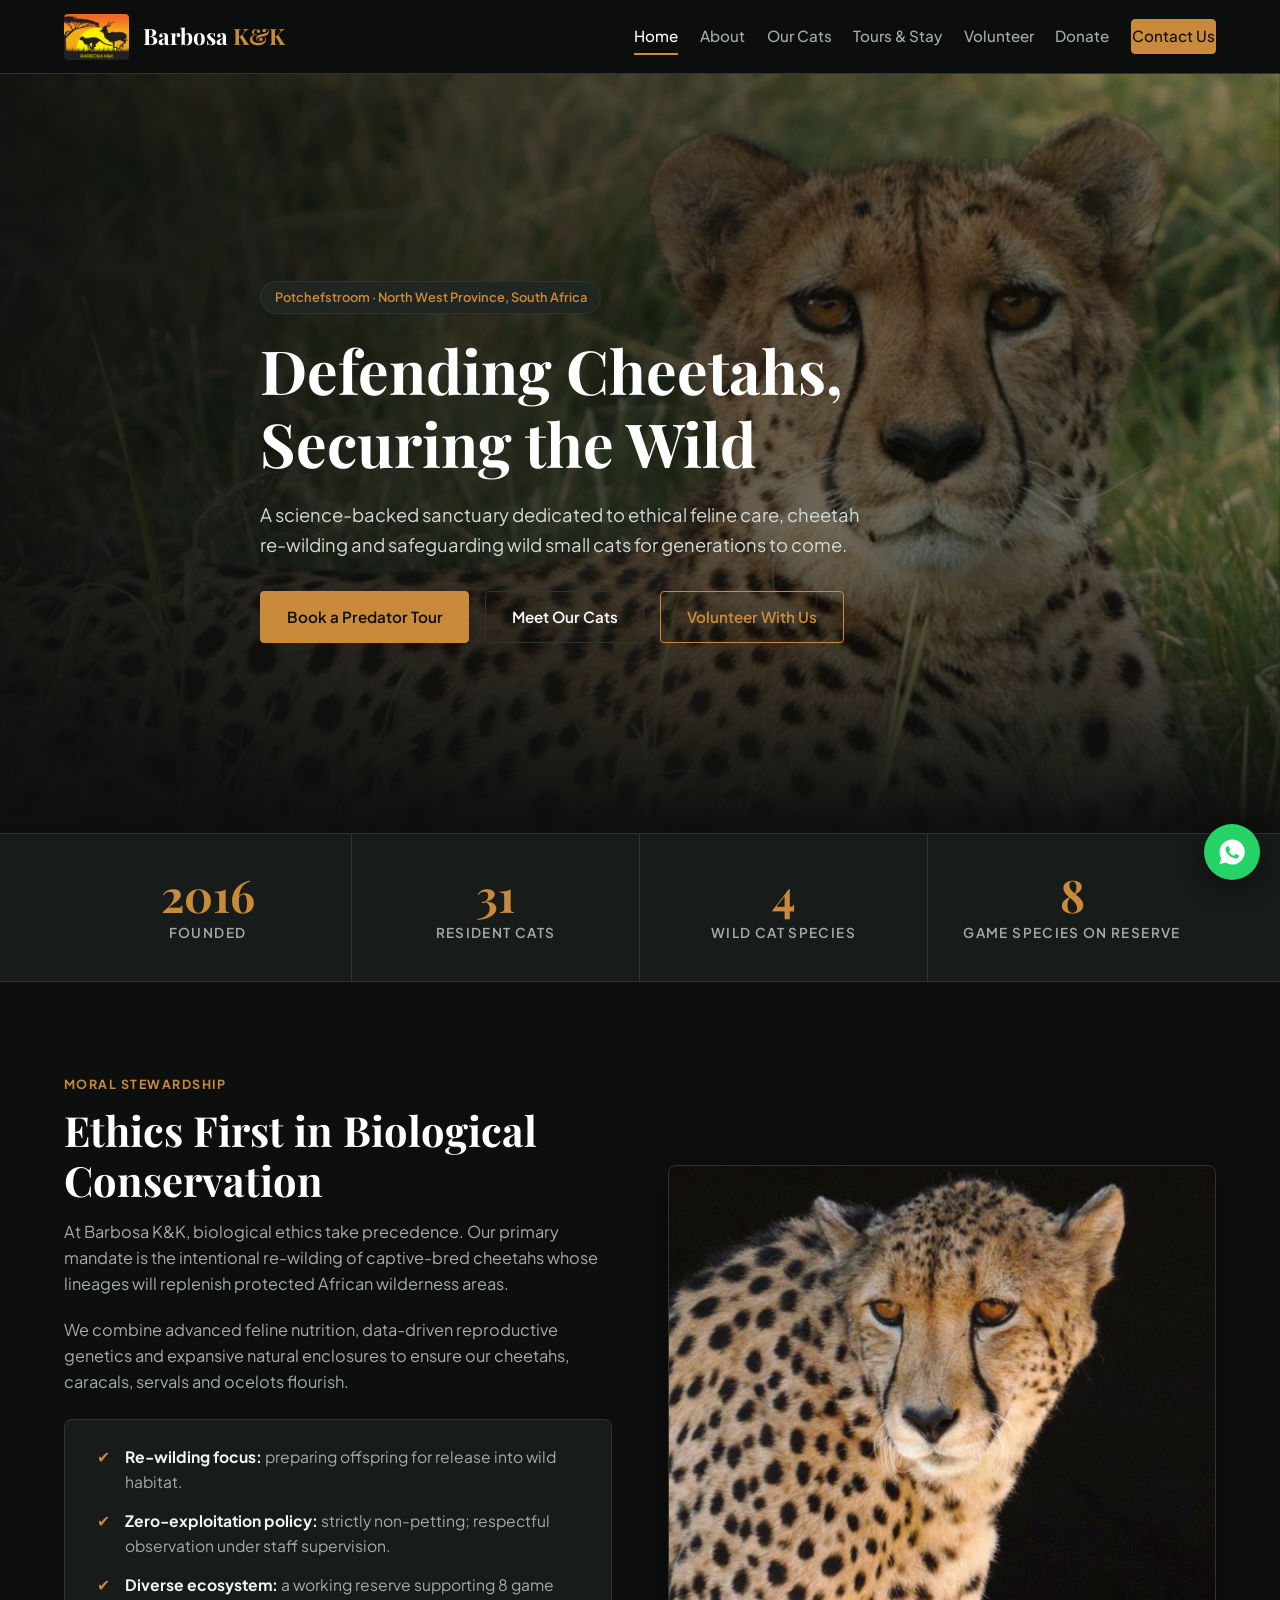
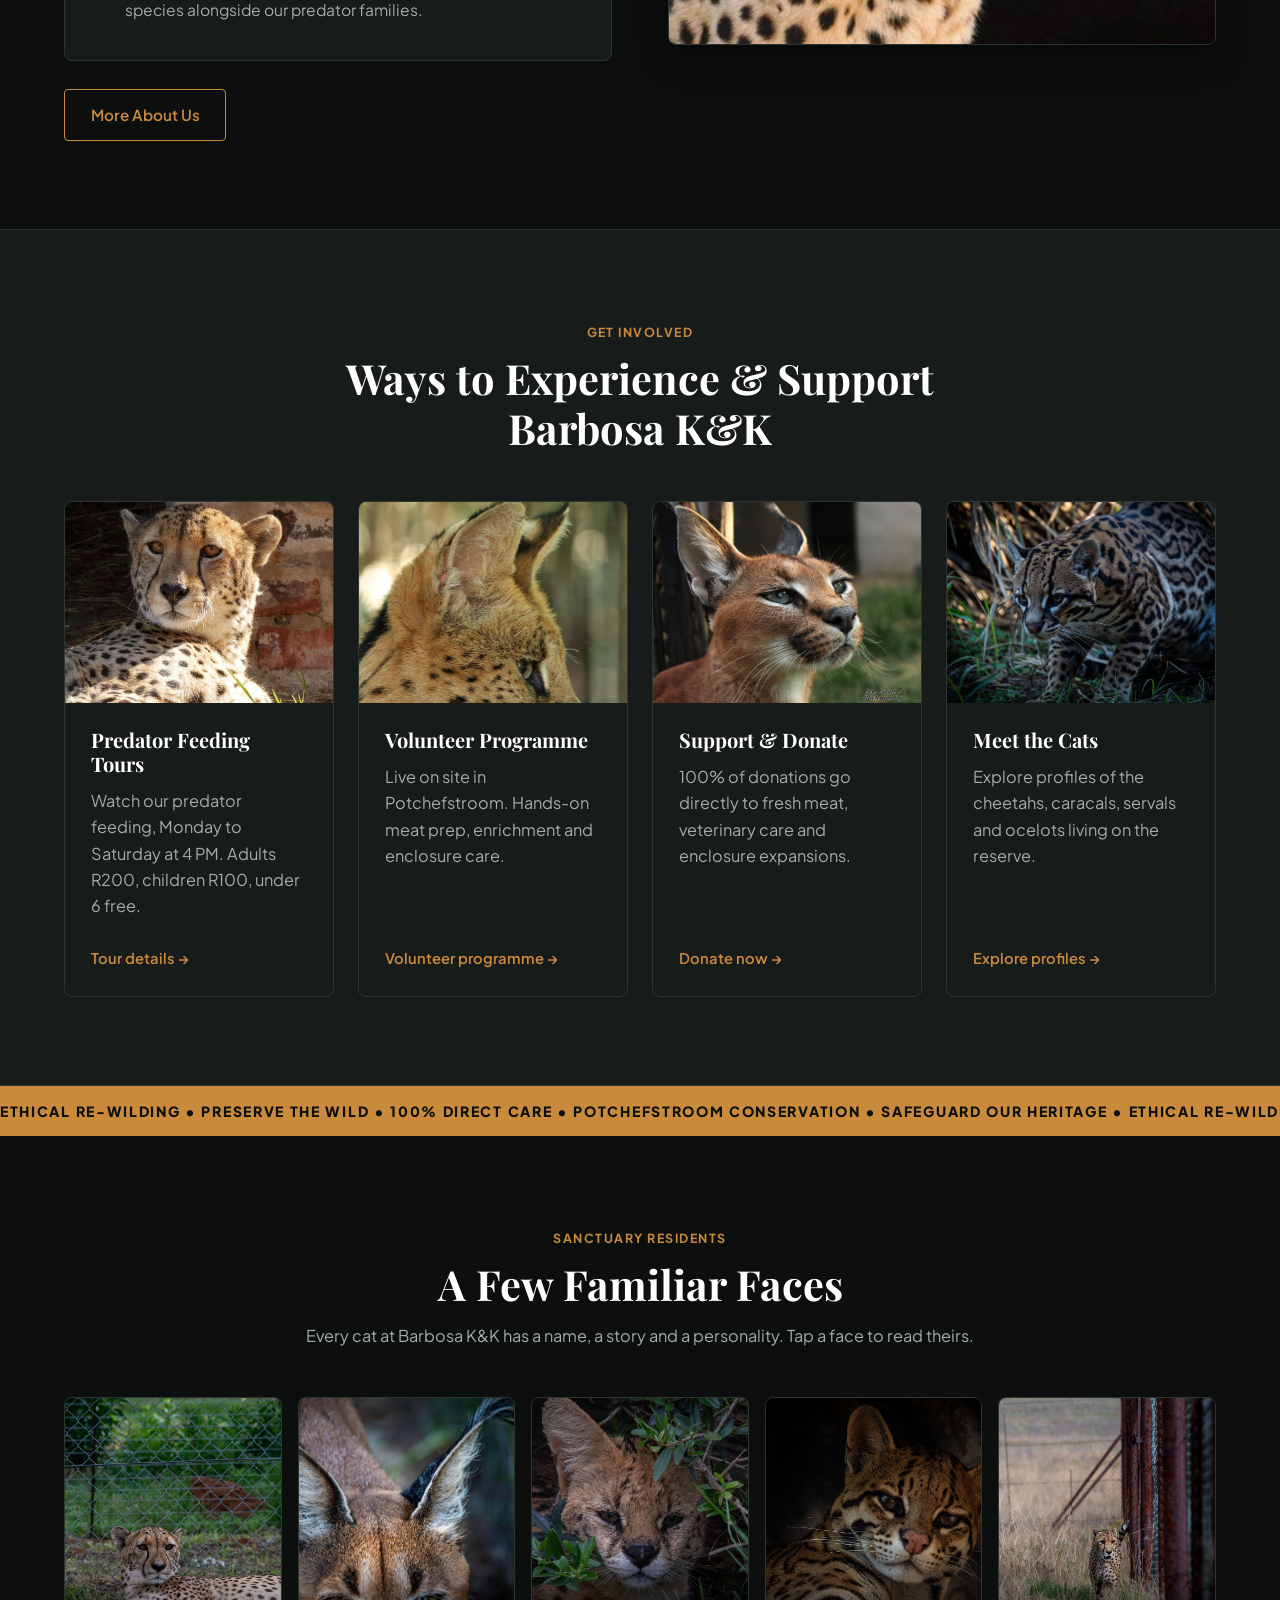
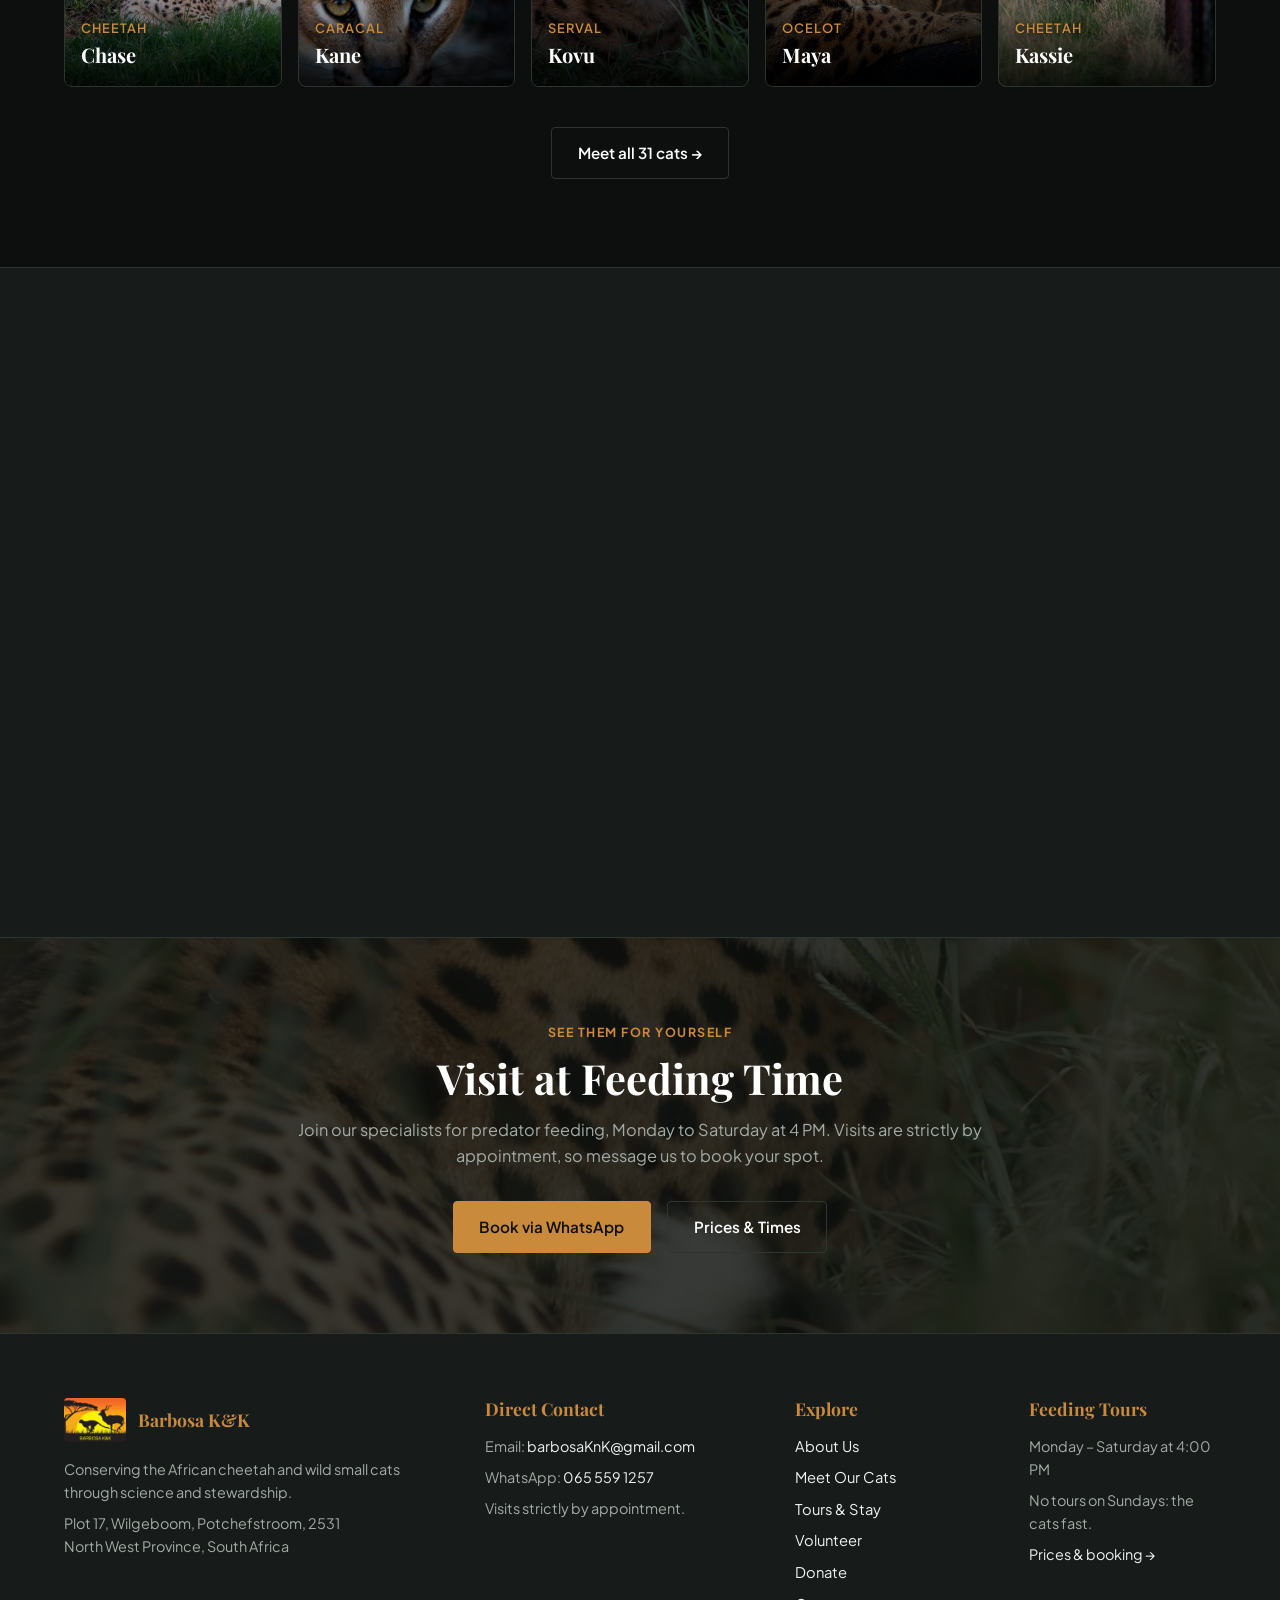
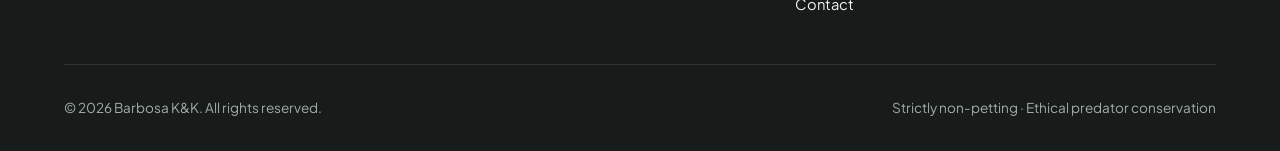
==== commit 289bd222: "Content update: tour schedule, accommodation and activities, video, volunteer options, photo crops, " ====
--- a/index.html
+++ b/index.html
@@ -12,8 +12,8 @@
   <meta property="og:site_name" content="Barbosa K&amp;K" />
   <meta property="og:title" content="Barbosa K&amp;K | Predator Conservation, Breeding &amp; Sanctuary" />
   <meta property="og:description" content="Barbosa K&amp;K is a South African sanctuary and research reserve in Potchefstroom dedicated to cheetah re-wilding, ethical predator care and the conservation of wild small cats." />
-  <meta property="og:image" content="https://chriz309.github.io/barbosa-knk/images/og-image.jpg" />
-  <meta property="og:url" content="https://chriz309.github.io/barbosa-knk/" />
+  <meta property="og:image" content="https://barbosa-knk.vercel.app/images/og-image.jpg" />
+  <meta property="og:url" content="https://barbosa-knk.vercel.app/" />
   <meta name="twitter:card" content="summary_large_image" />
   <link rel="preconnect" href="https://fonts.googleapis.com">
   <link rel="preconnect" href="https://fonts.gstatic.com" crossorigin>
@@ -87,9 +87,8 @@
           </div>
           <a href="about.html" class="btn btn-accent-outline" style="margin-top:1.75rem">More About Us</a>
         </div>
-        <div class="media-stack reveal">
-          <img src="images/5.jpeg" alt="Cheetah looking into the camera" class="rounded-img" />
-          <img src="images/2.jpeg" alt="Caracal close-up" class="float-img" loading="lazy" />
+        <div class="reveal">
+          <img src="images/5.jpeg" alt="Cheetah looking into the camera" class="rounded-img" style="object-position:50% 30%" />
         </div>
       </div>
     </section>
@@ -102,15 +101,15 @@
         </div>
         <div class="grid-cards">
           <a class="card reveal" href="tours.html">
-            <div class="card-img-wrap"><img src="images/3.jpeg" alt="Cheetah resting in the shade" loading="lazy" /></div>
+            <div class="card-img-wrap"><img src="images/3.jpeg" alt="Cheetah resting in the shade" loading="lazy" style="object-position:50% 22%" /></div>
             <div class="card-body">
               <h3>Predator Feeding Tours</h3>
-              <p>Watch our afternoon predator feeding. Adults R200, children R100, under 6 free.</p>
+              <p>Watch our predator feeding, Monday to Saturday at 4 PM. Adults R200, children R100, under 6 free.</p>
               <span class="card-link">Tour details &rarr;</span>
             </div>
           </a>
           <a class="card reveal" href="volunteer.html">
-            <div class="card-img-wrap"><img src="images/7.jpeg" alt="Serval profile" loading="lazy" /></div>
+            <div class="card-img-wrap"><img src="images/7.jpeg" alt="Serval profile" loading="lazy" style="object-position:50% 8%" /></div>
             <div class="card-body">
               <h3>Volunteer Programme</h3>
               <p>Live on site in Potchefstroom. Hands-on meat prep, enrichment and enclosure care.</p>
@@ -118,7 +117,7 @@
             </div>
           </a>
           <a class="card reveal" href="donate.html">
-            <div class="card-img-wrap"><img src="images/8.jpeg" alt="Cheetah walking through long grass" loading="lazy" /></div>
+            <div class="card-img-wrap"><img src="images/2.jpeg" alt="Caracal close-up" loading="lazy" style="object-position:50% 40%" /></div>
             <div class="card-body">
               <h3>Support &amp; Donate</h3>
               <p>100% of donations go directly to fresh meat, veterinary care and enclosure expansions.</p>
@@ -126,7 +125,7 @@
             </div>
           </a>
           <a class="card reveal" href="cats.html">
-            <div class="card-img-wrap"><img src="images/21.jpeg" alt="Cheetah portrait" loading="lazy" /></div>
+            <div class="card-img-wrap"><img src="images/10.jpeg" alt="Ocelot stalking through the grass" loading="lazy" style="object-position:40% 50%" /></div>
             <div class="card-body">
               <h3>Meet the Cats</h3>
               <p>Explore profiles of the cheetahs, caracals, servals and ocelots living on the reserve.</p>
@@ -172,7 +171,7 @@
             <span class="eyebrow">The Origin Story</span>
             <h2>Dr. Diana du Cros</h2>
             <p class="lead">A scientist in biology and protein biochemistry who redirected her life's work toward protecting vulnerable predators.</p>
-            <p>After years in research laboratories in the United States and Australia, Dr. du Cros set up in Potchefstroom with one clear mandate: halt the trajectory toward cheetah extinction. In 2016 she committed her personal resources to establishing Barbosa K&amp;K.</p>
+            <p>After her PhD research in Australian laboratories and a career as a police officer in the United States, Dr. du Cros set up in Potchefstroom with one clear mandate: halt the trajectory toward cheetah extinction. In 2016 she committed her personal resources to establishing Barbosa K&amp;K.</p>
             <a href="about.html" class="btn btn-primary">Read Our Story</a>
           </div>
         </div>
@@ -183,7 +182,7 @@
       <div class="container reveal">
         <span class="eyebrow">See Them For Yourself</span>
         <h2>Visit at Feeding Time</h2>
-        <p>Join our specialists for the daily afternoon predator feeding. Visits are strictly by appointment, so message us to book your spot.</p>
+        <p>Join our specialists for predator feeding, Monday to Saturday at 4 PM. Visits are strictly by appointment, so message us to book your spot.</p>
         <div class="hero-actions">
           <a class="btn btn-primary" href="https://wa.me/27655591257?text=Hi%20Barbosa%20KnK%2C%20I%20would%20like%20to%20book%20a%20Predator%20Feeding%20Tour." target="_blank" rel="noopener">Book via WhatsApp</a>
           <a class="btn btn-secondary" href="tours.html">Prices &amp; Times</a>
@@ -220,8 +219,8 @@
         </div>
         <div class="footer-col">
           <h4>Feeding Tours</h4>
-          <p>Daily, afternoons</p>
-          <p>Winter: 4:00 PM<br>Summer: 5:00 PM</p>
+          <p>Monday – Saturday at 4:00 PM</p>
+          <p>No tours on Sundays: the cats fast.</p>
           <p><a href="tours.html">Prices &amp; booking &rarr;</a></p>
         </div>
       </div>
--- a/styles.css
+++ b/styles.css
@@ -206,7 +206,7 @@
   transition: transform 0.25s ease, border-color 0.25s ease, box-shadow 0.25s ease;
 }
 .card:hover { transform: translateY(-4px); border-color: var(--color-accent); box-shadow: 0 14px 30px rgba(0,0,0,0.35); }
-.card-img-wrap { width: 100%; height: 210px; overflow: hidden; }
+.card-img-wrap { width: 100%; aspect-ratio: 4 / 3; overflow: hidden; }
 .card-img-wrap img { width: 100%; height: 100%; object-fit: cover; object-position: center; transition: transform 0.4s ease; }
 .card:hover .card-img-wrap img { transform: scale(1.06); }
 .card-body { padding: 1.6rem; display: flex; flex-direction: column; flex-grow: 1; }
@@ -261,8 +261,13 @@
   border: 1px solid var(--color-border); position: relative; overflow: hidden;
   background-size: cover; background-position: center; transition: background-image 0.4s ease;
 }
-.cat-category-intro::before { content: ""; position: absolute; inset: 0; background-color: rgba(13, 15, 14, 0.86); z-index: 1; }
-.cat-category-content { position: relative; z-index: 2; padding: 2.5rem 2rem; }
+.cat-category-intro::before { content: ""; position: absolute; inset: 0; background: linear-gradient(180deg, rgba(13,15,14,0.05), rgba(13,15,14,0.25)); z-index: 1; }
+.cat-category-content {
+  position: relative; z-index: 2; padding: 2.25rem 2rem; margin: 2.25rem; border-radius: var(--radius);
+  background: rgba(13, 15, 14, 0.74); -webkit-backdrop-filter: blur(3px); backdrop-filter: blur(3px);
+  border: 1px solid rgba(255,255,255,0.12); box-shadow: 0 12px 30px rgba(0,0,0,0.35);
+}
+@media (max-width: 600px) { .cat-category-content { margin: 1.25rem; padding: 1.75rem 1.25rem; } }
 .cat-category-content h2 { font-size: 2rem; margin-bottom: 0.6rem; color: var(--color-accent); }
 .cat-category-content p { color: #fff; font-weight: 500; margin: 0; line-height: 1.7; }
 .species-facts { display: flex; justify-content: center; flex-wrap: wrap; gap: 0.6rem; margin-top: 1.25rem; }
@@ -415,6 +420,9 @@
 .schedule-footer-note { font-size: 0.85rem; margin-top: 1.5rem; margin-bottom: 0; }
 
 .volunteer-comparison-grid { display: grid; grid-template-columns: 1fr 1fr; gap: 2rem; }
+.volunteer-comparison-grid.three { grid-template-columns: repeat(3, 1fr); gap: 1.5rem; }
+.volunteer-comparison-grid.three .vol-card { padding: 2.1rem 1.9rem; }
+.vol-price span.tbc { display: block; font-size: 1.7rem; font-family: var(--font-serif); color: var(--color-accent); }
 .vol-card {
   background-color: var(--color-surface); border: 1px solid var(--color-border); border-radius: var(--radius);
   padding: 2.5rem; position: relative; display: flex; flex-direction: column;
@@ -674,3 +682,63 @@
   *, *::before, *::after { animation: none !important; transition: none !important; scroll-behavior: auto !important; }
   .reveal { opacity: 1; transform: none; }
 }
+
+/* ---------- Photo layouts (Oct 2026 update) ---------- */
+.media-pair { display: grid; gap: 1rem; }
+.media-pair img {
+  width: 100%; height: 232px; object-fit: cover; border-radius: var(--radius);
+  border: 1px solid var(--color-border); box-shadow: 0 16px 32px rgba(0,0,0,0.35);
+}
+
+.video-split { display: grid; grid-template-columns: minmax(0, 380px) 1fr; gap: 4rem; align-items: center; }
+.video-frame video {
+  display: block; width: 100%; aspect-ratio: 9 / 16; object-fit: cover; background: #000;
+  border-radius: var(--radius); border: 1px solid var(--color-border); box-shadow: 0 20px 40px rgba(0,0,0,0.45);
+}
+
+.pricing-card .card-cover {
+  width: calc(100% + 5rem); max-width: none; height: 230px; object-fit: cover; object-position: 50% 45%;
+  margin: -2.5rem -2.5rem 1.5rem; border-radius: var(--radius) var(--radius) 0 0;
+}
+.pricing-card .badge { align-self: flex-start; }
+.btn-row { display: flex; flex-wrap: wrap; gap: 0.75rem; margin-top: auto; }
+.btn-row .btn { flex: 1 1 180px; margin-top: 0; text-align: center; }
+
+.photo-grid { display: grid; grid-template-columns: repeat(4, 1fr); grid-auto-rows: 210px; grid-auto-flow: dense; gap: 1rem; }
+.photo-grid button, .vol-photos button {
+  padding: 0; border: 1px solid var(--color-border); border-radius: var(--radius); overflow: hidden;
+  cursor: zoom-in; background: #080a09; display: block; width: 100%; height: 100%;
+}
+.photo-grid button.wide { grid-column: span 2; }
+.photo-grid button.tall { grid-row: span 2; }
+.photo-grid img, .vol-photos img { width: 100%; height: 100%; object-fit: cover; transition: transform 0.4s ease, filter 0.4s ease; }
+.photo-grid button:hover img, .vol-photos button:hover img { transform: scale(1.04); filter: brightness(1.08); }
+
+.vol-photos { display: grid; grid-template-columns: 1.6fr 1fr 1fr 1fr 1fr; gap: 1rem; height: 360px; margin-bottom: 4.5rem; }
+
+.activity-list { display: grid; gap: 1.1rem; margin-top: 1.5rem; }
+.activity {
+  display: flex; gap: 1rem; align-items: flex-start; background: var(--color-surface);
+  border: 1px solid var(--color-border); border-radius: var(--radius); padding: 1.1rem 1.25rem;
+}
+.activity .icon { font-size: 1.6rem; line-height: 1; margin-top: 0.15rem; }
+.activity h3 { font-size: 1.1rem; margin: 0 0 0.25rem; }
+.activity p { margin: 0; font-size: 0.95rem; }
+
+@media (max-width: 1100px) {
+  .volunteer-comparison-grid.three { grid-template-columns: 1fr; max-width: 640px; margin: 0 auto; }
+}
+@media (max-width: 960px) {
+  .video-split { grid-template-columns: 1fr; gap: 2.5rem; }
+  .video-frame { max-width: 380px; margin: 0 auto; width: 100%; }
+  .photo-grid { grid-template-columns: repeat(2, 1fr); grid-auto-rows: 170px; }
+  .vol-photos { grid-template-columns: repeat(2, 1fr); grid-auto-rows: 230px; height: auto; }
+  .vol-photos button:first-child { grid-column: span 2; }
+}
+@media (max-width: 600px) {
+  .media-pair img { height: 200px; }
+  .pricing-card .card-cover { width: calc(100% + 3.2rem); margin: -1.6rem -1.6rem 1.25rem; height: 190px; }
+  .photo-grid { grid-auto-rows: 140px; gap: 0.6rem; }
+  .vol-photos { grid-auto-rows: 190px; gap: 0.6rem; margin-bottom: 3rem; }
+}
+.vol-card .badge { align-self: flex-start; }
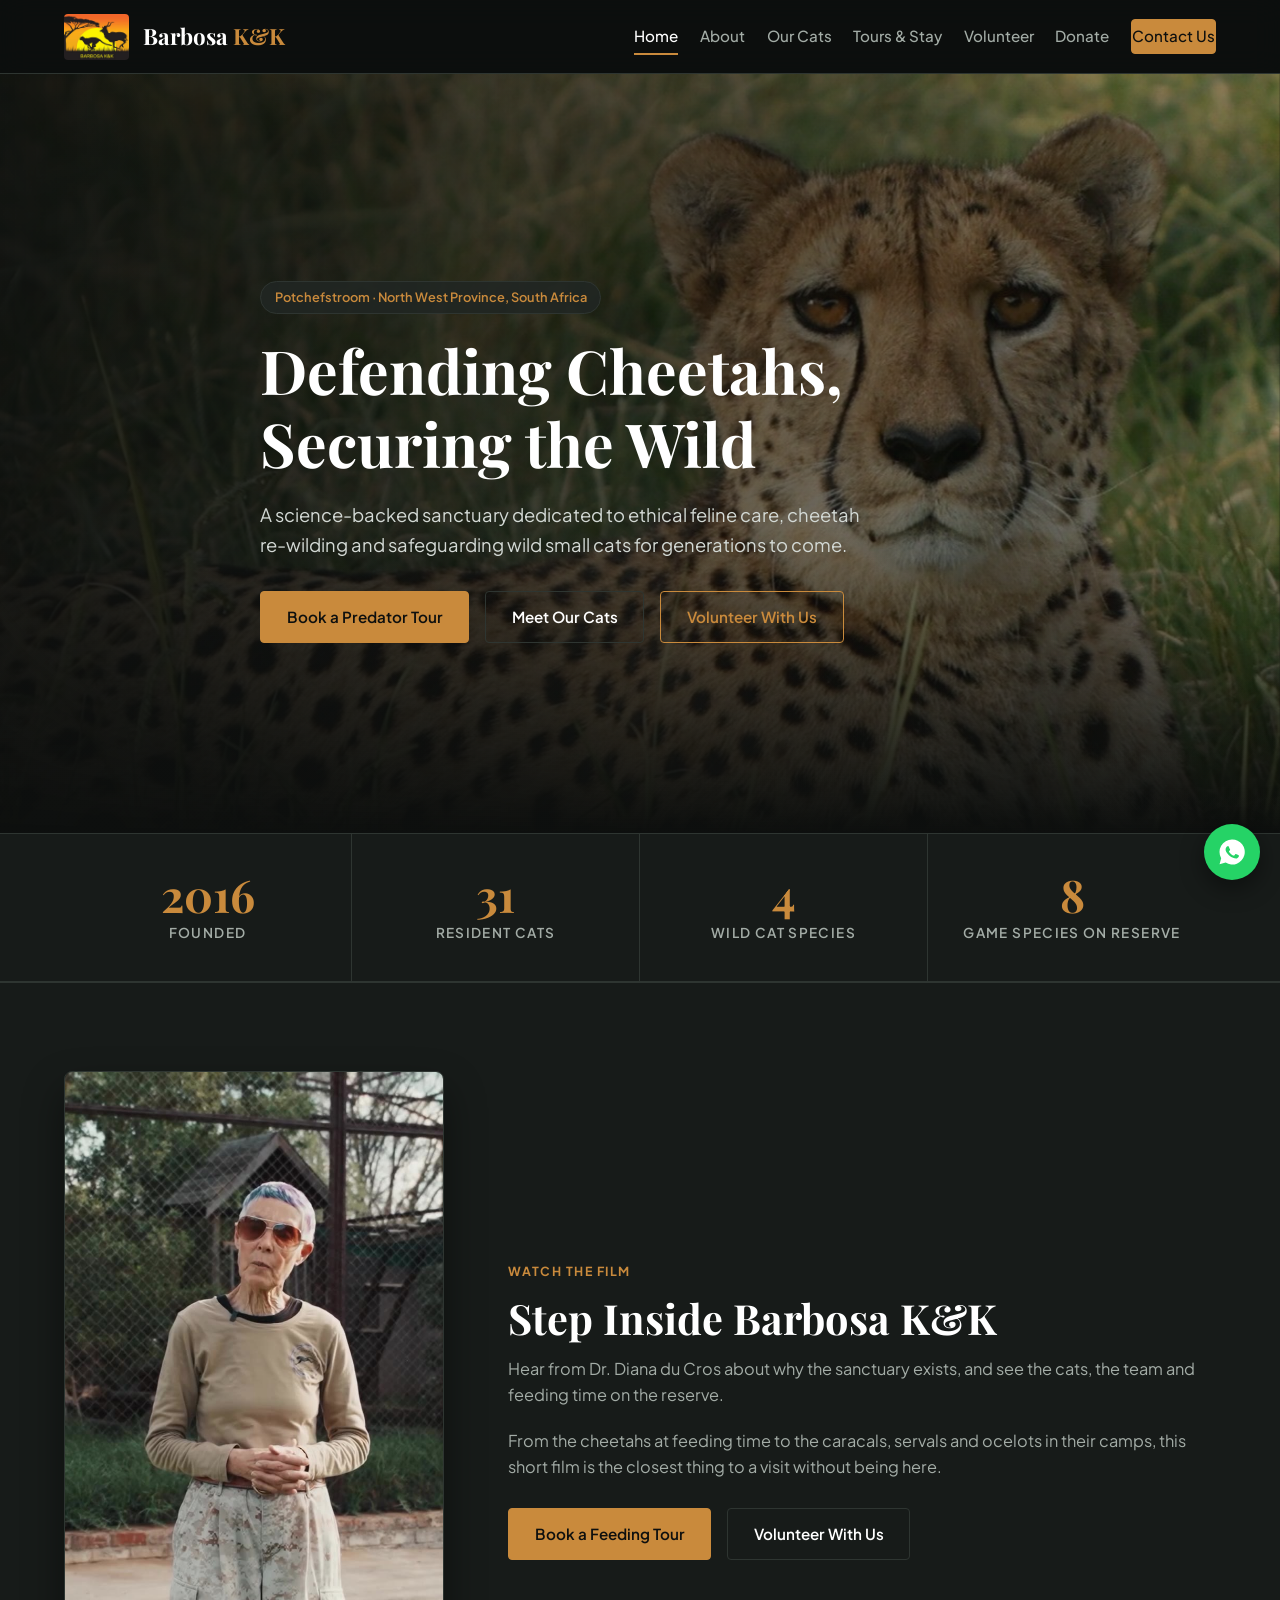
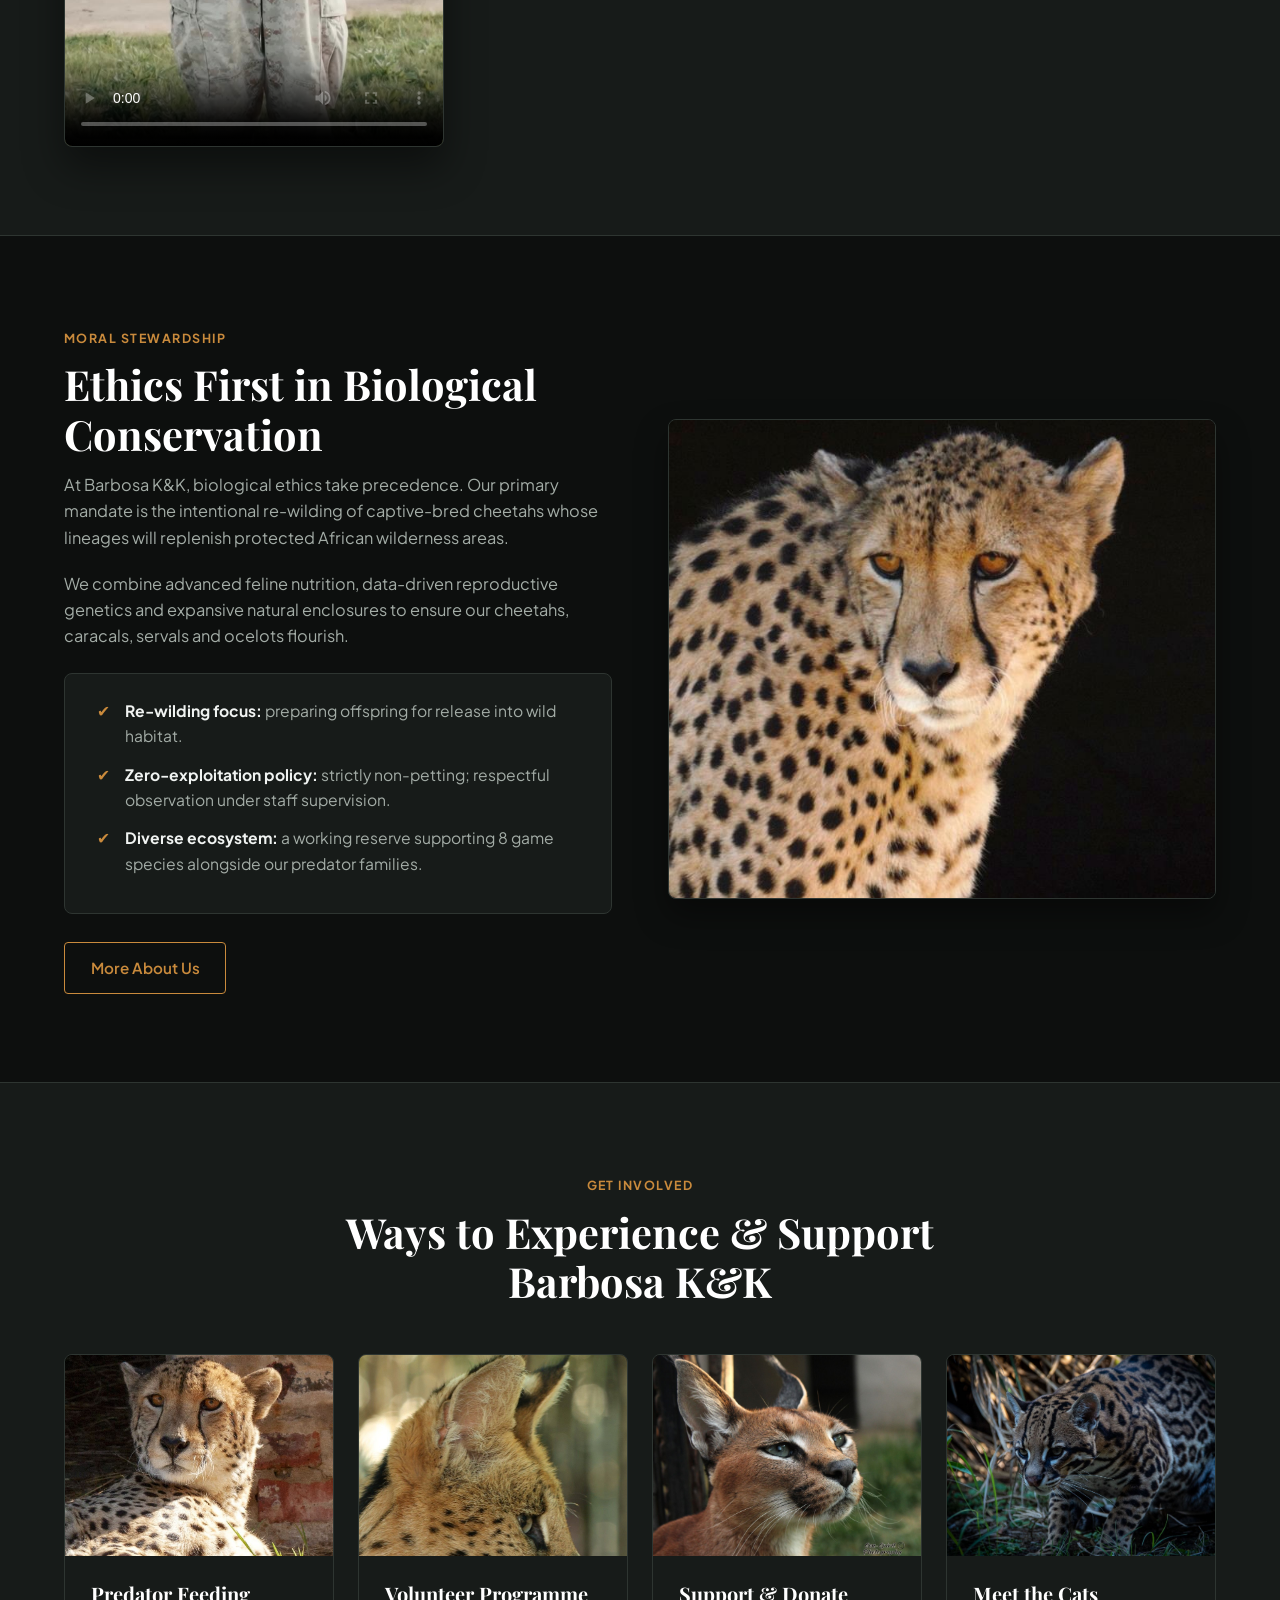
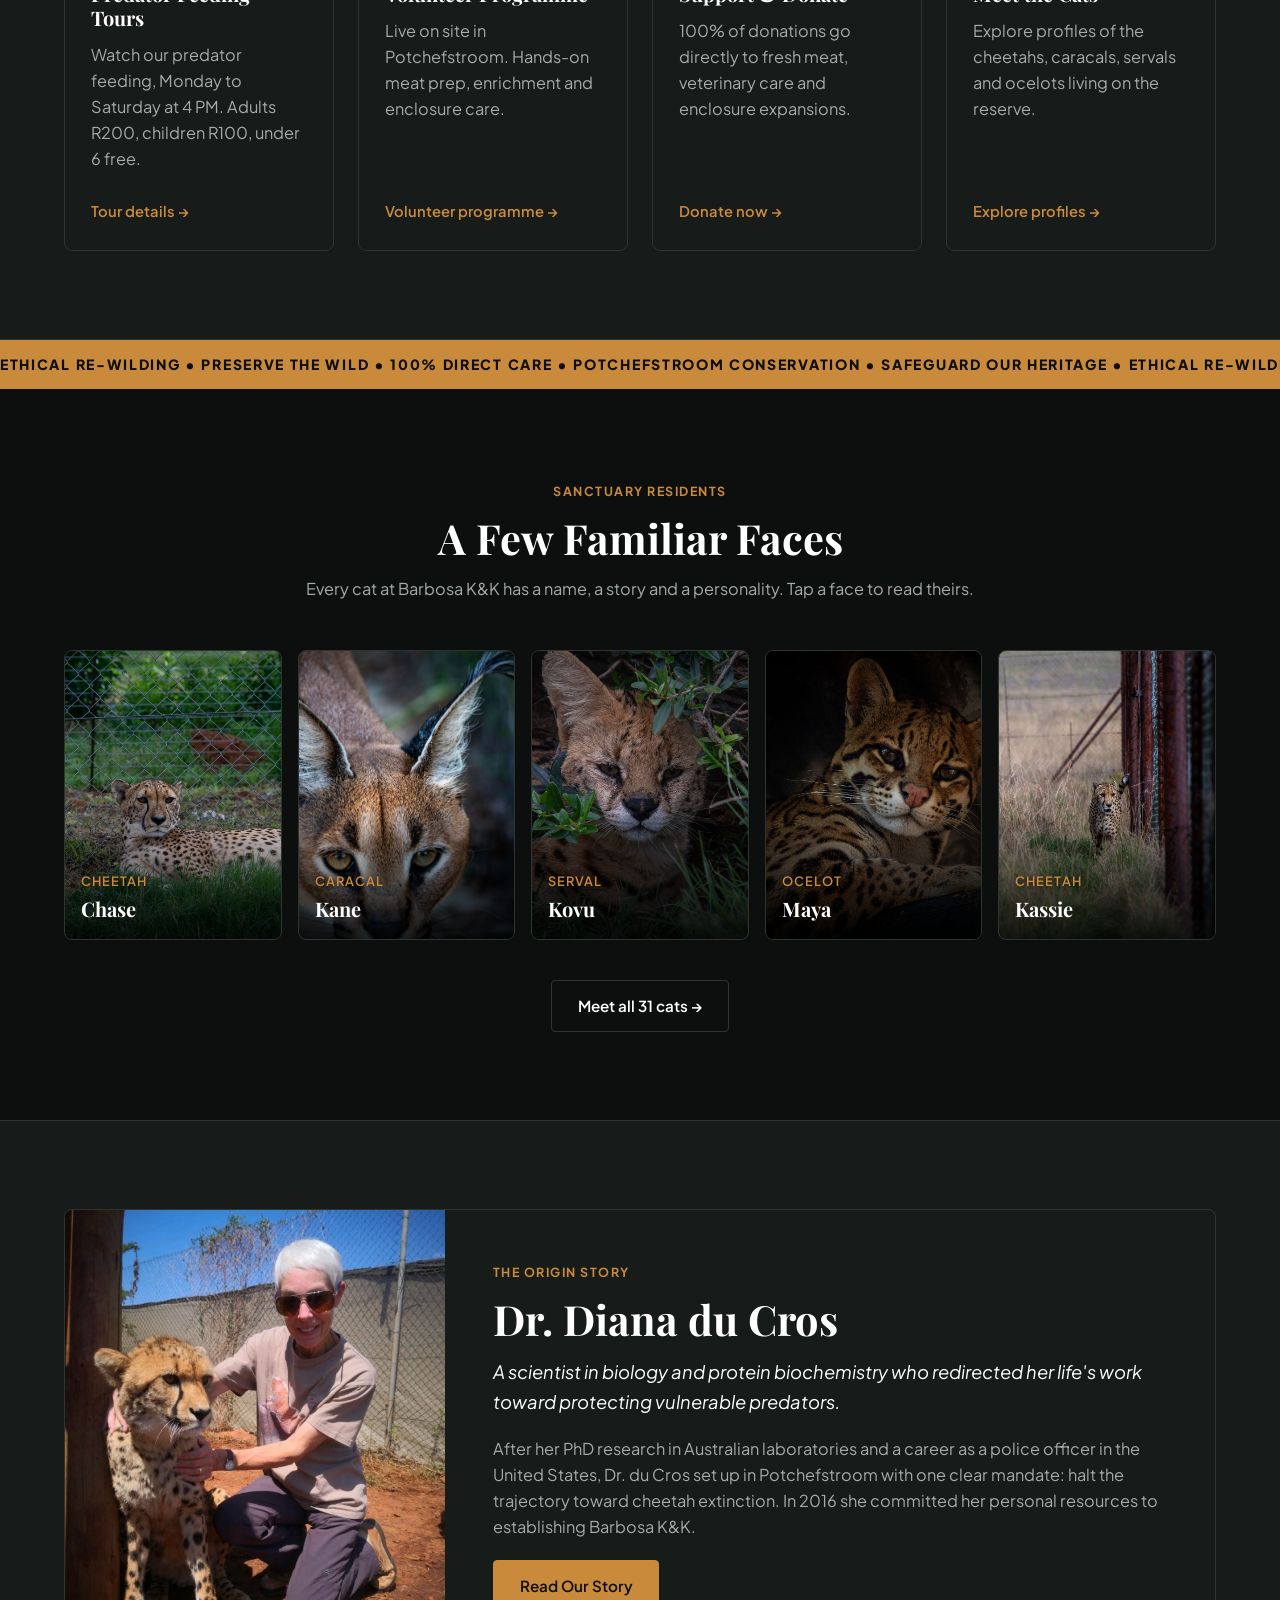
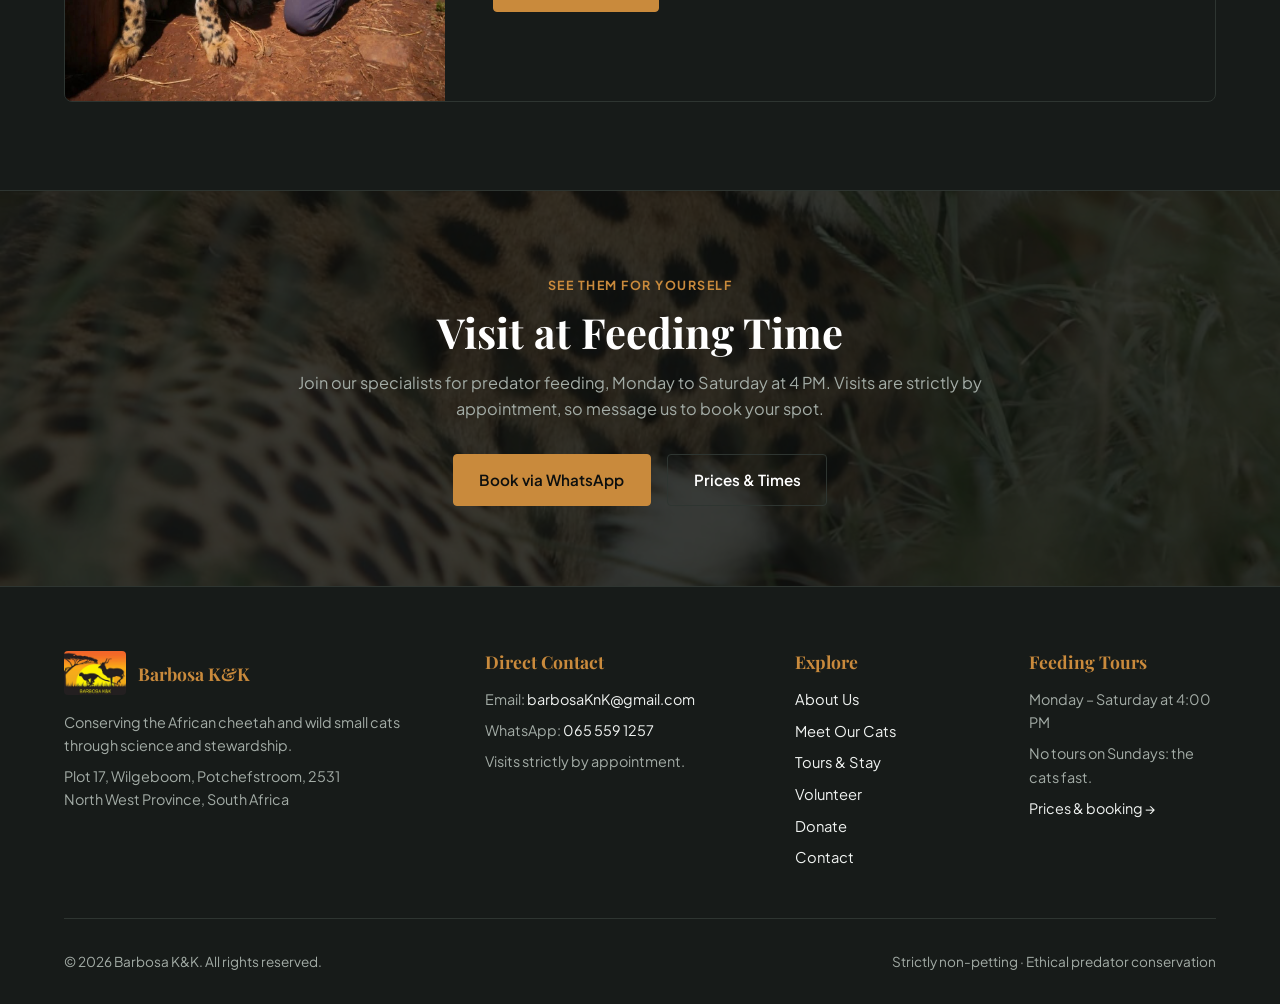
==== commit b254018e: "Move video to the home page Co-Authored-By: Claude Opus 5.5 <noreply@anthropic.com> Claude-Session: " ====
--- a/index.html
+++ b/index.html
@@ -71,6 +71,26 @@
       </div>
     </section>
 
+    <section class="section section-alt">
+      <div class="container video-split">
+        <div class="video-frame reveal">
+          <video controls playsinline preload="metadata" poster="images/video-poster.jpg">
+            <source src="video/barbosa-knk.mp4" type="video/mp4" />
+          </video>
+        </div>
+        <div class="reveal">
+          <span class="eyebrow">Watch the Film</span>
+          <h2>Step Inside Barbosa K&amp;K</h2>
+          <p>Hear from Dr. Diana du Cros about why the sanctuary exists, and see the cats, the team and feeding time on the reserve.</p>
+          <p>From the cheetahs at feeding time to the caracals, servals and ocelots in their camps, this short film is the closest thing to a visit without being here.</p>
+          <div class="hero-actions" style="margin-top:1.75rem">
+            <a class="btn btn-primary" href="tours.html">Book a Feeding Tour</a>
+            <a class="btn btn-secondary" href="volunteer.html">Volunteer With Us</a>
+          </div>
+        </div>
+      </div>
+    </section>
+
     <section class="section mission">
       <div class="container grid-split">
         <div class="mission-text reveal">
